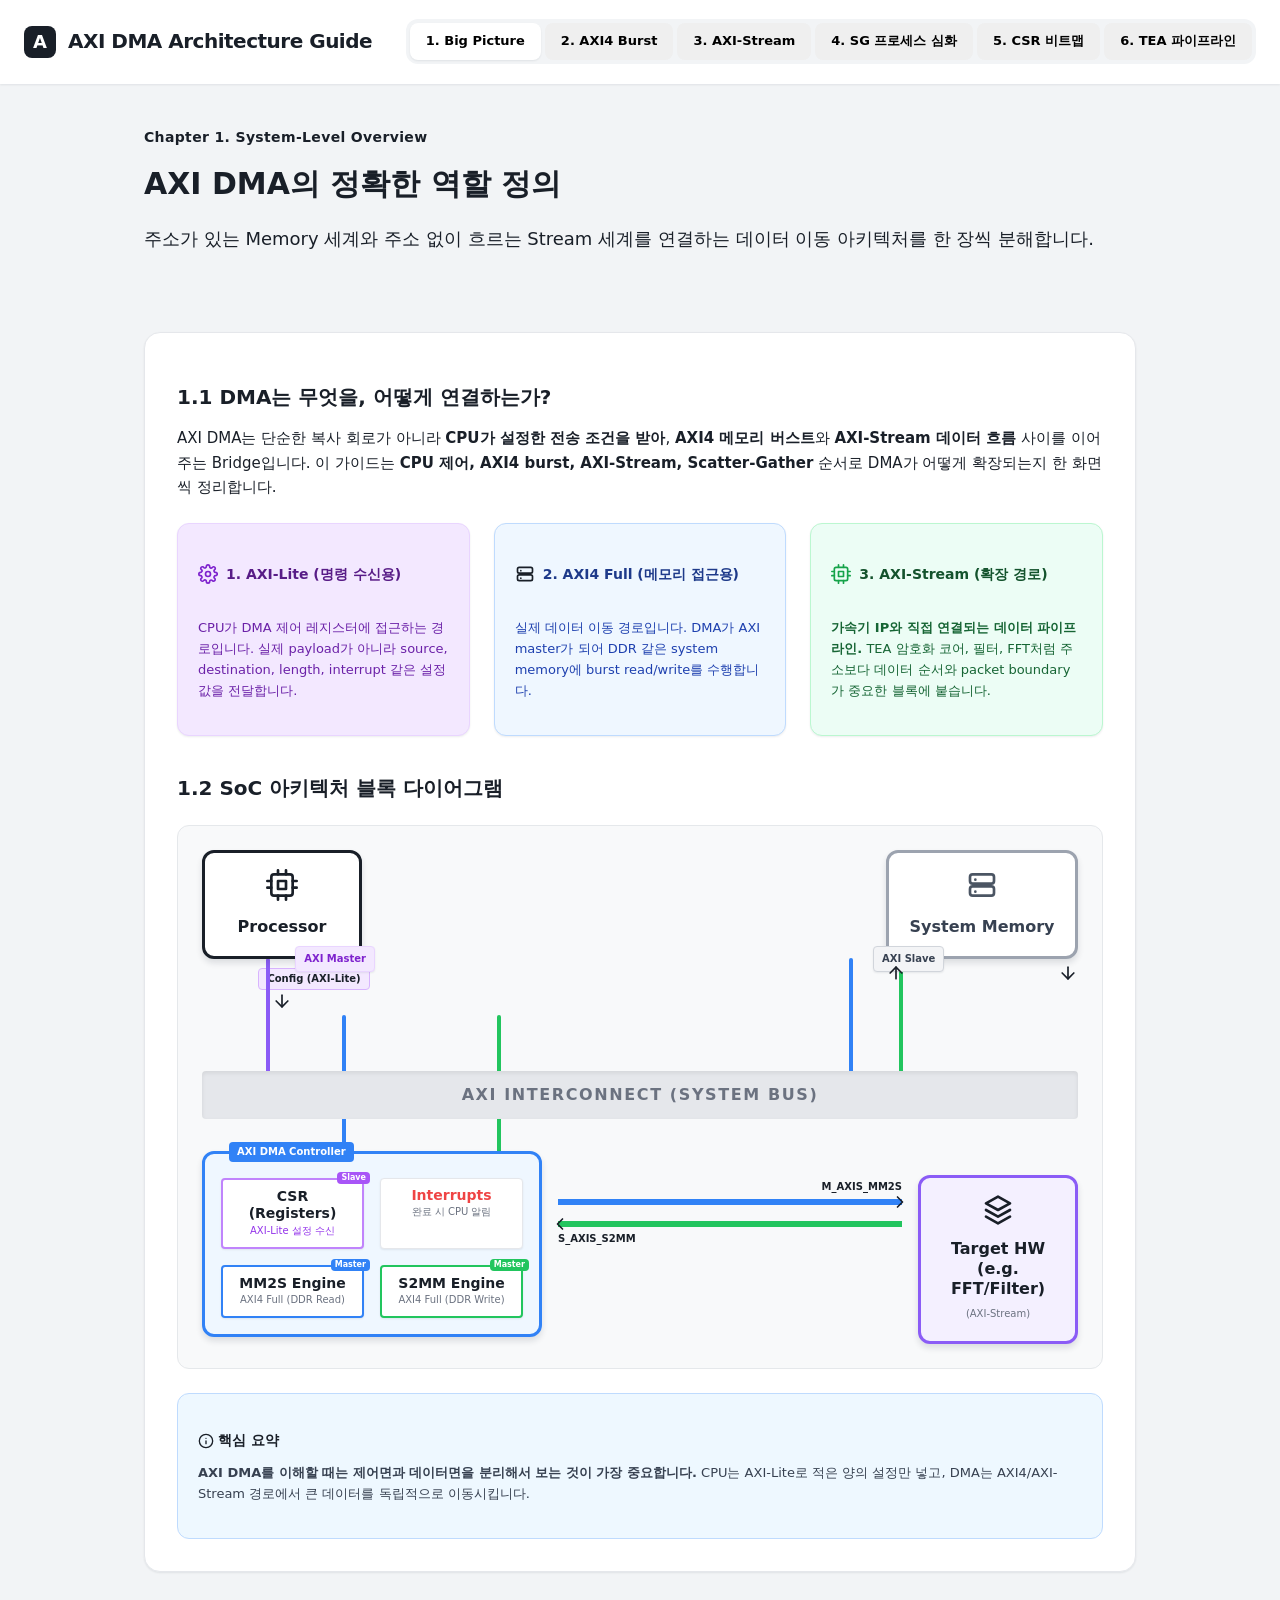
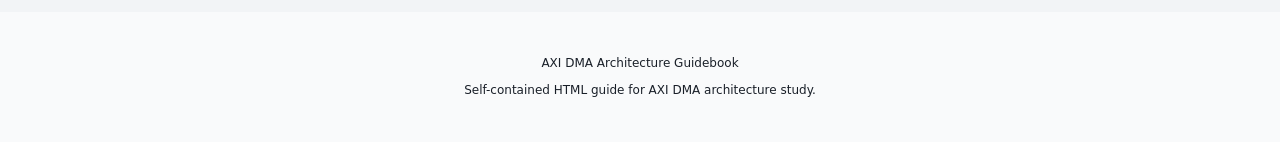
==== guide/Guide.html @ e0ebd192 "first commit" ====
<!DOCTYPE html>
<html lang="ko">
<head>
  <meta charset="UTF-8">
  <meta name="viewport" content="width=device-width, initial-scale=1.0">
  <title>AXI DMA Advanced Guidebook</title>
  <link rel="icon" href="data:image/svg+xml,%3Csvg viewBox='0 0 32 32'%3E%3Crect width='32' height='32' rx='7' fill='%23191f28'/%3E%3Ctext x='16' y='22' text-anchor='middle' font-size='18' font-family='Arial' font-weight='700' fill='white'%3EA%3C/text%3E%3C/svg%3E">
  
  <!-- Standalone CSS -->
  <style>
    /* Generated utility subset for standalone Guide.html */
    *,::before,::after{box-sizing:border-box;border-width:0;border-style:solid;border-color:#e5e7eb}html{line-height:1.5;-webkit-text-size-adjust:100%}body{margin:0}button{font:inherit;cursor:pointer}strong{font-weight:700}table{border-collapse:collapse}svg{display:block}main,section,div,header,footer,nav{box-sizing:border-box}
    @keyframes spin{to{transform:rotate(360deg)}}@keyframes pulse{50%{opacity:.5}}@keyframes bounce{0%,100%{transform:translateY(-25%);animation-timing-function:cubic-bezier(.8,0,1,1)}50%{transform:none;animation-timing-function:cubic-bezier(0,0,.2,1)}}
    .-bottom-2{bottom:-0.5rem}
    .-bottom-4{bottom:-1rem}
    .-bottom-5{bottom:-1.25rem}
    .-left-4{left:-1rem}
    .-mb-2{margin-bottom:-0.5rem}
    .-ml-2{margin-left:-0.5rem}
    .-mr-2{margin-right:-0.5rem}
    .-mt-1{margin-top:-0.25rem}
    .-right-10{right:-2.5rem}
    .-right-2{right:-0.5rem}
    .-right-4{right:-1rem}
    .-top-10{top:-2.5rem}
    .-top-2{top:-0.5rem}
    .-top-3{top:-0.75rem}
    .-top-5{top:-1.25rem}
    .-top-6{top:-1.5rem}
    .-translate-x-1\/2{transform:translateX(-50%)}
    .-translate-y-1\/2{transform:translateY(-50%)}
    .-z-10{z-index:-10}
    .absolute{position:absolute}
    .animate-bounce{animation:bounce 1s infinite}
    .animate-pulse{animation:pulse 2s cubic-bezier(.4,0,.6,1) infinite}
    .animate-spin{animation:spin 1s linear infinite}
    .backdrop-blur-md{backdrop-filter:blur(12px)}
    .backdrop-blur-sm{backdrop-filter:blur(12px)}
    .bg-\[\#191f28\]{background-color:#191f28}
    .bg-\[\#22c55e\]{background-color:#22c55e}
    .bg-\[\#3182f6\]{background-color:#3182f6}
    .bg-\[\#8b5cf6\]{background-color:#8b5cf6}
    .bg-\[\#dbeafe\]{background-color:#dbeafe}
    .bg-\[\#ecfdf5\]{background-color:#ecfdf5}
    .bg-\[\#eef8ff\]{background-color:#eef8ff}
    .bg-\[\#eff7ff\]{background-color:#eff7ff}
    .bg-\[\#f2f4f6\]{background-color:#f2f4f6}
    .bg-\[\#f3e8ff\]{background-color:#f3e8ff}
    .bg-\[\#f4f0ff\]{background-color:#f4f0ff}
    .bg-\[\#f8f9fa\]{background-color:#f8f9fa}
    .bg-\[\#f9fafb\]{background-color:#f9fafb}
    .bg-\[\#fff7ed\]{background-color:#fff7ed}
    .bg-blue-50{background-color:#eff6ff}
    .bg-blue-500{background-color:#3b82f6}
    .bg-blue-600{background-color:#2563eb}
    .bg-gray-100{background-color:#f3f4f6}
    .bg-gray-200{background-color:#e5e7eb}
    .bg-gray-300{background-color:#d1d5db}
    .bg-gray-50{background-color:#f9fafb}
    .bg-gray-700{background-color:#374151}
    .bg-gray-800{background-color:#1f2937}
    .bg-gray-900{background-color:#111827}
    .bg-green-50{background-color:#f0fdf4}
    .bg-green-500{background-color:#22c55e}
    .bg-green-600{background-color:#16a34a}
    .bg-orange-400{background-color:#fb923c}
    .bg-orange-50{background-color:#fff7ed}
    .bg-orange-500{background-color:#f97316}
    .bg-pink-100{background-color:#fce7f3}
    .bg-pink-500{background-color:#ec4899}
    .bg-purple-100{background-color:#f3e8ff}
    .bg-purple-50{background-color:#faf5ff}
    .bg-purple-500{background-color:#a855f7}
    .bg-purple-600{background-color:#9333ea}
    .bg-red-100{background-color:#fee2e2}
    .bg-red-500{background-color:#ef4444}
    .bg-red-600{background-color:#dc2626}
    .bg-white{background-color:#ffffff}
    .bg-white\/10{background-color:rgba(255,255,255,0.1)}
    .bg-white\/95{background-color:rgba(255,255,255,0.95)}
    .bg-yellow-50{background-color:#fefce8}
    .block{display:block}
    .blur-3xl{filter:blur(64px)}
    .border{border-width:1px;border-style:solid}
    .border-2{border-width:2px}
    .border-\[\#191f28\]{border-color:#191f28}
    .border-\[\#22c55e\]{border-color:#22c55e}
    .border-\[\#3182f6\]{border-color:#3182f6}
    .border-\[\#8b5cf6\]{border-color:#8b5cf6}
    .border-\[\#d8b4fe\]{border-color:#d8b4fe}
    .border-\[\#e5e8eb\]{border-color:#e5e8eb}
    .border-\[3px\]{border-width:3px}
    .border-blue-100{border-color:#dbeafe}
    .border-blue-200{border-color:#bfdbfe}
    .border-blue-300{border-color:#93c5fd}
    .border-blue-400{border-color:#60a5fa}
    .border-dashed{border-style:dashed}
    .border-gray-100{border-color:#f3f4f6}
    .border-gray-200{border-color:#e5e7eb}
    .border-gray-300{border-color:#d1d5db}
    .border-gray-400{border-color:#9ca3af}
    .border-gray-600{border-color:#4b5563}
    .border-gray-800{border-color:#1f2937}
    .border-green-200{border-color:#bbf7d0}
    .border-green-300{border-color:#86efac}
    .border-green-400{border-color:#4ade80}
    .border-green-500{border-color:#22c55e}
    .border-orange-200{border-color:#fed7aa}
    .border-orange-400{border-color:#fb923c}
    .border-orange-500{border-color:#f97316}
    .border-purple-200{border-color:#e9d5ff}
    .border-purple-400{border-color:#c084fc}
    .border-red-200{border-color:#fecaca}
    .border-red-400{border-color:#f87171}
    .border-red-500{border-color:#ef4444}
    .border-red-600{border-color:#dc2626}
    .border-white\/10{border-color:rgba(255,255,255,0.1)}
    .border-white\/20{border-color:rgba(255,255,255,0.2)}
    .cursor-not-allowed{cursor:not-allowed}
    .duration-1000{transition-duration:1000ms}
    .duration-300{transition-duration:300ms}
    .duration-700{transition-duration:700ms}
    .ease-in-out{transition-timing-function:cubic-bezier(.4,0,.2,1)}
    .flex{display:flex}
    .flex-1{flex:1 1 0%}
    .flex-col{flex-direction:column}
    .font-black{font-weight:900}
    .font-bold{font-weight:700}
    .font-extrabold{font-weight:800}
    .font-medium{font-weight:500}
    .font-normal{font-weight:400}
    .font-sans{font-family:system-ui, -apple-system, BlinkMacSystemFont, "Segoe UI", sans-serif}
    .font-semibold{font-weight:600}
    .gap-1{gap:0.25rem}
    .gap-2{gap:0.5rem}
    .gap-3{gap:0.75rem}
    .gap-4{gap:1rem}
    .gap-5{gap:1.25rem}
    .gap-6{gap:1.5rem}
    .gap-8{gap:2rem}
    .grid{display:grid}
    .grid-cols-2{grid-template-columns:repeat(2, minmax(0, 1fr))}
    .grid-cols-\[90px_1fr\]{grid-template-columns:90px 1fr}
    .h-1{height:0.25rem}
    .h-1\.5{height:0.375rem}
    .h-10{height:2.5rem}
    .h-12{height:3rem}
    .h-16{height:4rem}
    .h-2{height:0.5rem}
    .h-24{height:6rem}
    .h-28{height:7rem}
    .h-3{height:0.75rem}
    .h-32{height:8rem}
    .h-4{height:1rem}
    .h-40{height:10rem}
    .h-48{height:12rem}
    .h-5{height:1.25rem}
    .h-6{height:1.5rem}
    .h-8{height:2rem}
    .h-\[180px\]{height:180px}
    .h-\[240px\]{height:240px}
    .h-\[360px\]{height:360px}
    .h-full{height:100%}
    .h-px{height:1px}
    .hidden{display:none}
    .hover\:bg-blue-600:hover{background-color:#2563eb}
    .hover\:bg-gray-200\/50:hover{background-color:rgba(229,231,235,0.5)}
    .hover\:bg-green-600:hover{background-color:#16a34a}
    .hover\:bg-orange-600:hover{background-color:#ea580c}
    .hover\:bg-purple-600:hover{background-color:#9333ea}
    .hover\:text-\[\#4e5968\]:hover{font-size:#4e5968}
    .inset-0{inset:0}
    .inset-x-0{left:0;right:0}
    .italic{font-style:italic}
    .items-center{align-items:center}
    .items-start{align-items:flex-start}
    .items-stretch{align-items:stretch}
    .justify-between{justify-content:space-between}
    .justify-center{justify-content:center}
    .justify-end{justify-content:flex-end}
    .justify-start{justify-content:flex-start}
    .leading-relaxed{line-height:1.625}
    .leading-tight{line-height:1.25}
    .left-0{left:0}
    .left-1\/2{left:50%}
    .left-4{left:1rem}
    .left-6{left:1.5rem}
    .left-8{left:2rem}
    .left-\[-20px\]{left:-20px}
    .left-\[140px\]{left:140px}
    .left-\[295px\]{left:295px}
    .left-\[64px\]{left:64px}
    @media (min-width:1024px){.lg\:flex{display:flex}}
    @media (min-width:1024px){.lg\:flex-row{flex-direction:row}}
    @media (min-width:1024px){.lg\:grid-cols-2{grid-template-columns:repeat(2, minmax(0, 1fr))}}
    @media (min-width:1024px){.lg\:grid-cols-\[1\.1fr_0\.9fr\]{grid-template-columns:1.1fr 0.9fr}}
    @media (min-width:1024px){.lg\:grid-cols-\[1\.4fr_1fr\]{grid-template-columns:1.4fr 1fr}}
    @media (min-width:1024px){.lg\:grid-cols-\[1fr_80px_1fr_80px_1fr\]{grid-template-columns:1fr 80px 1fr 80px 1fr}}
    @media (min-width:1024px){.lg\:hidden{display:none}}
    @media (min-width:1024px){.lg\:py-10{padding-top:2.5rem;padding-bottom:2.5rem}}
    .linear{transition-timing-function:linear}
    .max-w-2xl{max-width:42rem}
    .max-w-4xl{max-width:56rem}
    .max-w-5xl{max-width:64rem}
    .mb-1{margin-bottom:0.25rem}
    .mb-10{margin-bottom:2.5rem}
    .mb-2{margin-bottom:0.5rem}
    .mb-3{margin-bottom:0.75rem}
    .mb-4{margin-bottom:1rem}
    .mb-6{margin-bottom:1.5rem}
    .mb-8{margin-bottom:2rem}
    @media (min-width:768px){.md\:grid-cols-2{grid-template-columns:repeat(2, minmax(0, 1fr))}}
    @media (min-width:768px){.md\:grid-cols-3{grid-template-columns:repeat(3, minmax(0, 1fr))}}
    @media (min-width:768px){.md\:grid-cols-5{grid-template-columns:repeat(5, minmax(0, 1fr))}}
    .min-h-\[72px\]{min-height:72px}
    .min-h-screen{min-height:100vh}
    .ml-1{margin-left:0.25rem}
    .ml-12{margin-left:3rem}
    .ml-16{margin-left:4rem}
    .ml-2{margin-left:0.5rem}
    .mt-0\.5{margin-top:0.125rem}
    .mt-1{margin-top:0.25rem}
    .mt-10{margin-top:2.5rem}
    .mt-12{margin-top:3rem}
    .mt-2{margin-top:0.5rem}
    .mt-3{margin-top:0.75rem}
    .mt-4{margin-top:1rem}
    .mt-6{margin-top:1.5rem}
    .mt-8{margin-top:2rem}
    .mt-auto{margin-top:auto}
    .mx-2{margin-left:0.5rem;margin-right:0.5rem}
    .mx-auto{margin-left:auto;margin-right:auto}
    .opacity-0{opacity:0.0}
    .opacity-50{opacity:0.5}
    .opacity-60{opacity:0.6}
    .overflow-hidden{overflow:hidden}
    .overflow-x-auto{overflow-x:auto}
    .p-1{padding:0.25rem}
    .p-2{padding:0.5rem}
    .p-3{padding:0.75rem}
    .p-4{padding:1rem}
    .p-5{padding:1.25rem}
    .p-6{padding:1.5rem}
    .p-8{padding:2rem}
    .pb-6{padding-bottom:1.5rem}
    .pl-3{padding-left:0.75rem}
    .pointer-events-none{pointer-events:none}
    .px-1{padding-left:0.25rem;padding-right:0.25rem}
    .px-1\.5{padding-left:0.375rem;padding-right:0.375rem}
    .px-2{padding-left:0.5rem;padding-right:0.5rem}
    .px-3{padding-left:0.75rem;padding-right:0.75rem}
    .px-4{padding-left:1rem;padding-right:1rem}
    .px-5{padding-left:1.25rem;padding-right:1.25rem}
    .px-6{padding-left:1.5rem;padding-right:1.5rem}
    .py-0\.5{padding-top:0.125rem;padding-bottom:0.125rem}
    .py-1{padding-top:0.25rem;padding-bottom:0.25rem}
    .py-1\.5{padding-top:0.375rem;padding-bottom:0.375rem}
    .py-2{padding-top:0.5rem;padding-bottom:0.5rem}
    .py-2\.5{padding-top:0.625rem;padding-bottom:0.625rem}
    .py-4{padding-top:1rem;padding-bottom:1rem}
    .py-8{padding-top:2rem;padding-bottom:2rem}
    .relative{position:relative}
    .right-4{right:1rem}
    .right-\[175px\]{right:175px}
    .right-\[225px\]{right:225px}
    .rounded{border-radius:0.25rem}
    .rounded-2xl{border-radius:1rem}
    .rounded-full{border-radius:9999px}
    .rounded-lg{border-radius:0.5rem}
    .rounded-md{border-radius:0.25rem}
    .rounded-xl{border-radius:0.75rem}
    .self-start{align-self:flex-start}
    .shadow{box-shadow:0 1px 3px rgba(15,23,42,.12),0 1px 2px rgba(15,23,42,.08)}
    .shadow-\[0_0_15px_rgba\(0\,0\,0\,0\.5\)\]{box-shadow:0 0 15px rgba(0,0,0,0.5)}
    .shadow-\[0_0_15px_rgba\(249\,115\,22\,0\.4\)\]{box-shadow:0 0 15px rgba(249,115,22,0.4)}
    .shadow-\[0_0_15px_rgba\(49\,130\,246\,0\.5\)\]{box-shadow:0 0 15px rgba(49,130,246,0.5)}
    .shadow-inner{box-shadow:inset 0 2px 4px rgba(0,0,0,.08)}
    .shadow-lg{box-shadow:0 10px 15px rgba(15,23,42,.15)}
    .shadow-md{box-shadow:0 4px 6px rgba(15,23,42,.12)}
    .shadow-sm{box-shadow:0 1px 2px rgba(15,23,42,.08)}
    .shrink-0{flex-shrink:0}
    .sticky{position:sticky}
    .text-2xl{font-size:1.5rem;line-height:1.25}
    .text-3xl{font-size:1.875rem;line-height:1.25}
    .text-\[\#191f28\]{font-size:#191f28}
    .text-\[\#22c55e\]{font-size:#22c55e}
    .text-\[\#3182f6\]{font-size:#3182f6}
    .text-\[\#4e5968\]{font-size:#4e5968}
    .text-\[\#7c3aed\]{font-size:#7c3aed}
    .text-\[\#8b5cf6\]{font-size:#8b5cf6}
    .text-\[\#8b95a1\]{font-size:#8b95a1}
    .text-\[\#f59e0b\]{font-size:#f59e0b}
    .text-\[10px\]{font-size:10px}
    .text-\[11px\]{font-size:11px}
    .text-\[12\.5px\]{font-size:12.5px}
    .text-\[12px\]{font-size:12px}
    .text-\[13px\]{font-size:13px}
    .text-\[14px\]{font-size:14px}
    .text-\[15px\]{font-size:15px}
    .text-\[8px\]{font-size:8px}
    .text-\[9px\]{font-size:9px}
    .text-blue-300{color:#93c5fd}
    .text-blue-400{color:#60a5fa}
    .text-blue-600{color:#2563eb}
    .text-blue-700{color:#1d4ed8}
    .text-blue-800{color:#1e40af}
    .text-blue-900{color:#1e3a8a}
    .text-center{text-align:center}
    .text-gray-200{color:#e5e7eb}
    .text-gray-300{color:#d1d5db}
    .text-gray-400{color:#9ca3af}
    .text-gray-500{color:#6b7280}
    .text-gray-600{color:#4b5563}
    .text-gray-700{color:#374151}
    .text-green-300{color:#86efac}
    .text-green-400{color:#4ade80}
    .text-green-600{color:#16a34a}
    .text-green-700{color:#15803d}
    .text-green-800{color:#166534}
    .text-green-900{color:#14532d}
    .text-lg{font-size:1.125rem;line-height:1.25}
    .text-orange-400{color:#fb923c}
    .text-orange-500{color:#f97316}
    .text-orange-600{color:#ea580c}
    .text-orange-700{color:#c2410c}
    .text-orange-800{color:#9a3412}
    .text-orange-900{color:#7c2d12}
    .text-pink-100{color:#fce7f3}
    .text-pink-500{color:#ec4899}
    .text-pink-600{color:#db2777}
    .text-purple-100{color:#f3e8ff}
    .text-purple-500{color:#a855f7}
    .text-purple-600{color:#9333ea}
    .text-purple-700{color:#7e22ce}
    .text-purple-800{color:#6b21a8}
    .text-purple-900{color:#581c87}
    .text-red-400{color:#f87171}
    .text-red-500{color:#ef4444}
    .text-red-600{color:#dc2626}
    .text-sm{font-size:0.875rem;line-height:1.25}
    .text-white{color:#ffffff}
    .text-xl{font-size:1.25rem;line-height:1.25}
    .text-xs{font-size:0.75rem;line-height:1.25}
    .text-yellow-700{color:#a16207}
    .top-0{top:0}
    .top-1\/2{top:50%}
    .top-4{top:1rem}
    .top-\[108px\]{top:108px}
    .top-\[125px\]{top:125px}
    .top-\[15\%\]{top:15%}
    .top-\[165px\]{top:165px}
    .top-\[20\%\]{top:20%}
    .top-\[250px\]{top:250px}
    .top-\[30\%\]{top:30%}
    .top-\[35\%\]{top:35%}
    .top-\[40px\]{top:40px}
    .top-\[45\%\]{top:45%}
    .top-\[50\%\]{top:50%}
    .top-\[60\%\]{top:60%}
    .top-\[65\%\]{top:65%}
    .top-\[75\%\]{top:75%}
    .top-\[80\%\]{top:80%}
    .tracking-tight{letter-spacing:-0.025em}
    .tracking-wide{letter-spacing:0.025em}
    .tracking-widest{letter-spacing:0.1em}
    .transition-all{transition:all .2s ease}
    .transition-opacity{transition:all .2s ease}
    .transition-transform{transition:all .2s ease}
    .uppercase{text-transform:uppercase}
    .w-0{width:0}
    .w-1{width:0.25rem}
    .w-16{width:4rem}
    .w-20{width:5rem}
    .w-24{width:6rem}
    .w-28{width:7rem}
    .w-3{width:0.75rem}
    .w-32{width:8rem}
    .w-4{width:1rem}
    .w-40{width:10rem}
    .w-48{width:12rem}
    .w-5{width:1.25rem}
    .w-6{width:1.5rem}
    .w-8{width:2rem}
    .w-\[340px\]{width:340px}
    .w-full{width:100%}
    .w-px{width:1px}
    .whitespace-nowrap{white-space:nowrap}
    .z-0{z-index:0}
    .z-10{z-index:10}
    .z-20{z-index:20}
    .z-50{z-index:50}
    .space-y-10 > :not([hidden]) ~ :not([hidden]){margin-top:2.5rem}
    .space-y-2 > :not([hidden]) ~ :not([hidden]){margin-top:0.5rem}
    .space-y-3 > :not([hidden]) ~ :not([hidden]){margin-top:0.75rem}
    .space-y-4 > :not([hidden]) ~ :not([hidden]){margin-top:1rem}
    @media (min-width:1024px){.lg\:hidden{display:none}.lg\:flex{display:flex}.lg\:flex-row{flex-direction:row}.lg\:py-10{padding-top:2.5rem;padding-bottom:2.5rem}}
    @media (min-width:768px){.md\:block{display:block}.md\:grid-cols-2{grid-template-columns:repeat(2,minmax(0,1fr))}.md\:grid-cols-3{grid-template-columns:repeat(3,minmax(0,1fr))}.md\:grid-cols-5{grid-template-columns:repeat(5,minmax(0,1fr))}}

        body {
          font-family: "Pretendard", -apple-system, BlinkMacSystemFont, system-ui, Roboto, sans-serif;
          background-color: #f2f4f6;
          color: #191f28;
          line-height: 1.6;
        }
        
        ::selection {
          background-color: #3182f6;
          color: white;
        }

        .inline-icon {
          display: inline-block;
          flex-shrink: 0;
          stroke: currentColor;
          vertical-align: -0.125em;
        }

        .hide-scrollbar::-webkit-scrollbar {
          display: none;
        }
        .hide-scrollbar {
          -ms-overflow-style: none;
          scrollbar-width: none;
        }

        .data-table {
          width: 100%;
          border-collapse: collapse;
          font-size: 0.875rem;
        }
        .data-table th, .data-table td {
          border: 1px solid #e5e8eb;
          padding: 12px 16px;
          text-align: left;
        }
        .data-table th {
          background-color: #f9fafb;
          font-weight: 700;
          color: #4e5968;
        }
        .data-table td {
          color: #191f28;
          vertical-align: top;
        }
        .tab-content {
          display: none;
          animation: fadeIn 0.3s ease-out forwards;
        }
        .tab-content.active {
          display: block;
        }
        @keyframes fadeIn {
          from { opacity: 0; transform: translateY(5px); }
          to { opacity: 1; transform: translateY(0); }
        }

        /* SG & AXI Animation Classes */
        .bd-card { transition: all 0.4s ease; border: 2px solid transparent; }
        .bd-active { border-color: #3182f6; box-shadow: 0 0 0 4px rgba(49, 130, 246, 0.2); transform: translateX(10px); }
        .bd-updating { border-color: #f59e0b; box-shadow: 0 0 0 4px rgba(245, 158, 11, 0.2); transform: translateX(10px); }
        .bd-completed { border-color: #22c55e; background-color: #f0fdf4; opacity: 0.7; }
        
        .data-chunk { transition: all 0.4s ease; border: 2px dashed #cbd5e1; }
        .data-chunk-active { border-color: #8b5cf6; border-style: solid; box-shadow: 0 0 15px rgba(139, 92, 246, 0.4); background-color: #f3e8ff; }
        .data-chunk-done { border-color: #22c55e; border-style: solid; background-color: #dcfce7; }
        
        @keyframes progressFill { from { width: 0%; } to { width: 100%; } }
        .progress-active { animation: progressFill 2s linear forwards; }
        
        /* Stream Packet Animations */
        .stream-packet { 
          position: absolute; 
          transition: transform 2s linear, opacity 0.3s;
        }
        
        @keyframes flowConveyor {
          0% { background-position: 0 0; }
          100% { background-position: 40px 0; }
        }
        .conveyor-belt {
          background-image: linear-gradient(45deg, rgba(255,255,255,.15) 25%, transparent 25%, transparent 50%, rgba(255,255,255,.15) 50%, rgba(255,255,255,.15) 75%, transparent 75%, transparent);
          background-size: 40px 40px;
        }
        .conveyor-active {
          animation: flowConveyor 1s linear infinite reverse;
        }
        
        /* AXI4 Full Signal Animations */
        .packet { transition: all 0.5s ease-in-out; opacity: 0; position: absolute; }
        .packet.moving-right { transform: translateX(300px); opacity: 1; }
        .packet.moving-left { transform: translateX(-300px); opacity: 1; }

        /* Bitfield Hover Effects */
        .bit-group { transition: all 0.2s; cursor: pointer; }
        .bit-group:hover { transform: scale(1.05); z-index: 10; position: relative; box-shadow: 0 4px 6px -1px rgba(0, 0, 0, 0.1); }
        .desc-box { transition: all 0.3s; }
  </style>
</head>
<body class="min-h-screen flex flex-col">

  <!-- Header / GNB -->
  <header class="sticky top-0 z-50 bg-white/95 backdrop-blur-md border-b border-gray-200 px-6 py-4 flex justify-between items-center shadow-sm">
    <div class="flex items-center gap-3">
      <div class="w-8 h-8 bg-[#191f28] rounded-lg flex items-center justify-center text-white font-bold text-lg">A</div>
      <h1 class="text-xl font-bold text-[#191f28] tracking-tight">AXI DMA Architecture Guide</h1>
    </div>
    
    <!-- Desktop Nav -->
    <nav class="hidden lg:flex gap-1 bg-[#f2f4f6] p-1 rounded-xl overflow-x-auto">
      <button onclick="switchTab('intro')" id="nav-intro" class="tab-btn px-4 py-2 rounded-lg text-[13px] font-semibold transition-all bg-white text-[#191f28] shadow-sm">1. Big Picture</button>
      <button onclick="switchTab('axi4')" id="nav-axi4" class="tab-btn px-4 py-2 rounded-lg text-[13px] font-semibold transition-all text-[#8b95a1] hover:text-[#4e5968] hover:bg-gray-200/50">2. AXI4 Burst</button>
      <button onclick="switchTab('axi')" id="nav-axi" class="tab-btn px-4 py-2 rounded-lg text-[13px] font-semibold transition-all text-[#8b95a1] hover:text-[#4e5968] hover:bg-gray-200/50">3. AXI-Stream</button>
      <button onclick="switchTab('sg')" id="nav-sg" class="tab-btn px-4 py-2 rounded-lg text-[13px] font-semibold transition-all text-[#8b95a1] hover:text-[#4e5968] hover:bg-gray-200/50">4. SG 프로세스 심화</button>
      <button onclick="switchTab('csr')" id="nav-csr" class="tab-btn px-4 py-2 rounded-lg text-[13px] font-semibold transition-all text-[#8b95a1] hover:text-[#4e5968] hover:bg-gray-200/50">5. CSR 비트맵</button>
      <button onclick="switchTab('case')" id="nav-case" class="tab-btn px-4 py-2 rounded-lg text-[13px] font-semibold transition-all text-[#8b95a1] hover:text-[#4e5968] hover:bg-gray-200/50">6. TEA 파이프라인</button>
    </nav>
  </header>

  <!-- Mobile Nav -->
  <div class="lg:hidden bg-white border-b border-gray-200 px-2 py-2 flex overflow-x-auto hide-scrollbar gap-2">
    <button onclick="switchTab('intro')" id="mob-intro" class="mob-btn shrink-0 px-3 py-1.5 rounded-lg text-xs font-bold bg-[#191f28] text-white">1. Big Picture</button>
    <button onclick="switchTab('axi4')" id="mob-axi4" class="mob-btn shrink-0 px-3 py-1.5 rounded-lg text-xs font-medium text-gray-500 bg-gray-50 border border-gray-200">2. Burst</button>
    <button onclick="switchTab('axi')" id="mob-axi" class="mob-btn shrink-0 px-3 py-1.5 rounded-lg text-xs font-medium text-gray-500 bg-gray-50 border border-gray-200">3. Stream</button>
    <button onclick="switchTab('sg')" id="mob-sg" class="mob-btn shrink-0 px-3 py-1.5 rounded-lg text-xs font-medium text-gray-500 bg-gray-50 border border-gray-200">4. SG 모드</button>
    <button onclick="switchTab('csr')" id="mob-csr" class="mob-btn shrink-0 px-3 py-1.5 rounded-lg text-xs font-medium text-gray-500 bg-gray-50 border border-gray-200">5. CSR</button>
    <button onclick="switchTab('case')" id="mob-case" class="mob-btn shrink-0 px-3 py-1.5 rounded-lg text-xs font-medium text-gray-500 bg-gray-50 border border-gray-200">6. TEA 사례</button>
  </div>

  <main class="max-w-5xl w-full mx-auto px-4 py-8 lg:py-10 flex-1">
    
    <!-- ==========================================
         Chapter 1. System Big Picture
    =========================================== -->
    <section id="intro-section" class="tab-content active space-y-10">
      <div class="space-y-4 border-b border-gray-200 pb-6">
        <span class="text-[#3182f6] font-bold text-sm tracking-wide">Chapter 1. System-Level Overview</span>
        <h2 class="text-3xl font-extrabold text-[#191f28]">AXI DMA의 정확한 역할 정의</h2>
        <p class="text-[#4e5968] text-lg">주소가 있는 Memory 세계와 주소 없이 흐르는 Stream 세계를 연결하는 데이터 이동 아키텍처를 한 장씩 분해합니다.</p>
      </div>

      <div class="bg-white rounded-2xl p-8 border border-gray-200 shadow-sm">
        
        <!-- DMA의 정확한 정의 해설 -->
        <h3 class="text-xl font-bold text-[#191f28] mb-4">1.1 DMA는 무엇을, 어떻게 연결하는가?</h3>
        <p class="text-[15px] text-[#4e5968] mb-6 leading-relaxed">
          AXI DMA는 단순한 복사 회로가 아니라 <strong>CPU가 설정한 전송 조건을 받아</strong>, <strong>AXI4 메모리 버스트</strong>와
          <strong>AXI-Stream 데이터 흐름</strong> 사이를 이어 주는 Bridge입니다.
          이 가이드는 <strong>CPU 제어, AXI4 burst, AXI-Stream, Scatter-Gather</strong> 순서로 DMA가 어떻게 확장되는지 한 화면씩 정리합니다.
        </p>

        <div class="grid md:grid-cols-3 gap-6 mb-10">
          <div class="bg-[#f3e8ff] p-5 rounded-xl border border-purple-200 shadow-sm">
            <div class="flex items-center gap-2 mb-2">
              <i data-lucide="settings" class="w-5 h-5 text-purple-700"></i>
              <h4 class="font-bold text-purple-900 text-[14px]">1. AXI-Lite (명령 수신용)</h4>
            </div>
            <p class="text-[13px] text-purple-800 leading-relaxed">
              CPU가 DMA 제어 레지스터에 접근하는 경로입니다. 실제 payload가 아니라 source, destination, length, interrupt 같은 설정 값을 전달합니다.
            </p>
          </div>
          
          <div class="bg-[#eff7ff] p-5 rounded-xl border border-blue-200 shadow-sm">
            <div class="flex items-center gap-2 mb-2">
              <i data-lucide="server" class="w-5 h-5 text-[#3182f6]"></i>
              <h4 class="font-bold text-blue-900 text-[14px]">2. AXI4 Full (메모리 접근용)</h4>
            </div>
            <p class="text-[13px] text-blue-800 leading-relaxed">
              실제 데이터 이동 경로입니다. DMA가 AXI master가 되어 DDR 같은 system memory에 burst read/write를 수행합니다.
            </p>
          </div>

          <div class="bg-[#ecfdf5] p-5 rounded-xl border border-green-200 shadow-sm">
            <div class="flex items-center gap-2 mb-2">
              <i data-lucide="cpu" class="w-5 h-5 text-green-600"></i>
              <h4 class="font-bold text-green-900 text-[14px]">3. AXI-Stream (확장 경로)</h4>
            </div>
            <p class="text-[13px] text-green-800 leading-relaxed">
              <strong>가속기 IP와 직접 연결되는 데이터 파이프라인.</strong> TEA 암호화 코어, 필터, FFT처럼 주소보다 데이터 순서와 packet boundary가 중요한 블록에 붙습니다.
            </p>
          </div>
        </div>

        <!-- System Big Picture Diagram -->
        <h3 class="text-xl font-bold text-[#191f28] mb-6">1.2 SoC 아키텍처 블록 다이어그램</h3>
        <div class="bg-[#f8f9fa] border border-[#e5e8eb] p-6 rounded-xl flex flex-col items-center">
          <div class="w-full max-w-4xl relative">
            <div class="flex justify-between items-start mb-10">
              <div class="w-40 flex flex-col items-center">
                <div class="w-full bg-white border-[3px] border-[#191f28] rounded-xl p-4 shadow-md text-center z-10 relative">
                  <i data-lucide="cpu" class="w-8 h-8 text-[#191f28] mx-auto mb-2"></i>
                  <span class="font-extrabold text-[#191f28] block">Processor</span>
                  <span class="absolute -right-4 -bottom-4 bg-purple-100 text-purple-700 text-[10px] font-bold px-2 py-1 rounded shadow-sm border border-purple-200">AXI Master</span>
                </div>
                <div class="h-10 border-l-4 border-dashed border-[#8b5cf6] flex items-center justify-center -mb-2">
                  <span class="bg-[#f3e8ff] text-[#7c3aed] text-[10px] font-bold px-2 py-0.5 rounded border border-[#d8b4fe] ml-16 whitespace-nowrap">Config (AXI-Lite)</span>
                </div>
                <i data-lucide="arrow-down" class="text-[#8b5cf6] z-10"></i>
              </div>

              <div class="w-48 flex flex-col items-center">
                <div class="w-full bg-white border-[3px] border-gray-400 rounded-xl p-4 shadow-md text-center z-10 relative">
                  <i data-lucide="server" class="w-8 h-8 text-gray-600 mx-auto mb-2"></i>
                  <span class="font-extrabold text-gray-700 block">System Memory</span>
                  <span class="absolute -left-4 -bottom-4 bg-gray-100 text-gray-700 text-[10px] font-bold px-2 py-1 rounded shadow-sm border border-gray-300">AXI Slave</span>
                </div>
                <div class="flex w-full justify-between mt-2">
                  <div class="flex flex-col items-center">
                     <i data-lucide="arrow-up" class="text-[#3182f6] -mt-1 z-10"></i>
                     <div class="h-12 border-l-4 border-[#3182f6]"></div>
                  </div>
                  <div class="flex flex-col items-center">
                     <i data-lucide="arrow-down" class="text-[#22c55e] -mt-1 z-10"></i>
                     <div class="h-12 border-l-4 border-[#22c55e]"></div>
                  </div>
                </div>
              </div>
            </div>

            <div class="w-full h-12 bg-gray-200 border-y-2 border-gray-300 flex items-center justify-center shadow-inner relative rounded z-10">
              <span class="font-extrabold text-gray-500 tracking-widest uppercase">AXI Interconnect (System Bus)</span>
            </div>

            <div class="flex justify-between items-start mt-8">
              <div class="w-[340px] bg-[#eff7ff] border-[3px] border-[#3182f6] rounded-xl p-4 shadow-md z-10 relative">
                <div class="absolute -top-3 left-6 bg-[#3182f6] text-white text-[10px] font-bold px-2 py-0.5 rounded">AXI DMA Controller</div>
                
                <div class="grid grid-cols-2 gap-4 mt-2">
                  <div class="bg-white border-2 border-purple-400 rounded p-2 text-center shadow-sm relative">
                    <span class="absolute -top-2 -right-2 bg-purple-500 text-white text-[8px] font-bold px-1 rounded">Slave</span>
                    <span class="block font-bold text-[#191f28] text-sm">CSR (Registers)</span>
                    <span class="block text-[10px] text-purple-600">AXI-Lite 설정 수신</span>
                  </div>
                  <div class="bg-white border border-gray-200 rounded p-2 text-center shadow-sm">
                    <span class="block font-bold text-red-500 text-sm">Interrupts</span>
                    <span class="block text-[10px] text-gray-500">완료 시 CPU 알림</span>
                  </div>
                  <div class="bg-white border-2 border-[#3182f6] rounded p-2 text-center shadow-sm flex flex-col justify-center relative">
                    <span class="absolute -top-2 -right-2 bg-[#3182f6] text-white text-[8px] font-bold px-1 rounded">Master</span>
                    <span class="block font-extrabold text-[#3182f6] text-sm">MM2S Engine</span>
                    <span class="block text-[10px] text-gray-500">AXI4 Full (DDR Read)</span>
                  </div>
                  <div class="bg-white border-2 border-[#22c55e] rounded p-2 text-center shadow-sm flex flex-col justify-center relative">
                    <span class="absolute -top-2 -right-2 bg-[#22c55e] text-white text-[8px] font-bold px-1 rounded">Master</span>
                    <span class="block font-extrabold text-[#22c55e] text-sm">S2MM Engine</span>
                    <span class="block text-[10px] text-gray-500">AXI4 Full (DDR Write)</span>
                  </div>
                </div>
              </div>

              <div class="flex-1 flex flex-col items-center justify-center relative px-4 mt-12">
                <div class="w-full h-1.5 bg-[#3182f6] relative flex items-center justify-end mb-4">
                  <div class="absolute -top-5 text-[10px] font-bold text-[#3182f6]">M_AXIS_MM2S</div>
                  <i data-lucide="chevron-right" class="text-[#3182f6] -mr-2"></i>
                </div>
                <div class="w-full h-1.5 bg-[#22c55e] relative flex items-center justify-start">
                  <div class="absolute -bottom-5 text-[10px] font-bold text-[#22c55e]">S_AXIS_S2MM</div>
                  <i data-lucide="chevron-left" class="text-[#22c55e] -ml-2"></i>
                </div>
              </div>

              <div class="w-40 flex flex-col items-center mt-6">
                <div class="w-full bg-[#f4f0ff] border-[3px] border-[#8b5cf6] rounded-xl p-4 shadow-md text-center z-10">
                  <i data-lucide="layers" class="w-8 h-8 text-[#8b5cf6] mx-auto mb-2"></i>
                  <span class="font-extrabold text-[#8b5cf6] block leading-tight">Target HW<br>(e.g. FFT/Filter)</span>
                  <span class="text-[10px] text-gray-500">(AXI-Stream)</span>
                </div>
              </div>
            </div>

            <!-- Interconnect vertical lines -->
            <div class="absolute left-[64px] top-[108px] w-1 bg-[#8b5cf6] z-0 opacity-80 rounded-full" style="height: 150px;"></div>
            <div class="absolute right-[225px] top-[108px] w-1 bg-[#3182f6] z-0 opacity-80 rounded-full" style="height: 150px;"></div>
            <div class="absolute right-[175px] top-[108px] w-1 bg-[#22c55e] z-0 opacity-80 rounded-full" style="height: 150px;"></div>
            <div class="absolute left-[140px] top-[165px] w-1 bg-[#3182f6] z-0 opacity-80 rounded-full" style="height: 170px;"></div>
            <div class="absolute left-[295px] top-[165px] w-1 bg-[#22c55e] z-0 opacity-80 rounded-full" style="height: 170px;"></div>
          </div>
        </div>
        
        <!-- Scope note for the base DMA architecture -->
        <div class="mt-6 bg-[#eef8ff] p-5 rounded-xl border border-blue-200">
          <h4 class="font-bold text-[#3182f6] text-sm mb-2 flex items-center gap-1"><i data-lucide="info" class="w-4 h-4"></i> 핵심 요약</h4>
          <p class="text-[13px] text-gray-700">
            <strong>AXI DMA를 이해할 때는 제어면과 데이터면을 분리해서 보는 것이 가장 중요합니다.</strong>
            CPU는 AXI-Lite로 적은 양의 설정만 넣고, DMA는 AXI4/AXI-Stream 경로에서 큰 데이터를 독립적으로 이동시킵니다.
          </p>
        </div>
      </div>
    </section>

    <!-- ==========================================
         Chapter 2. AXI4 Full (Burst Transaction)
    =========================================== -->
    <section id="axi4-section" class="tab-content space-y-10">
      <div class="space-y-4 border-b border-gray-200 pb-6">
        <span class="text-[#3182f6] font-bold text-sm tracking-wide">Chapter 2. The Power of AXI4 Full</span>
        <h2 class="text-3xl font-extrabold text-[#191f28]">데이터 고속도로: AXI4 Full 버스트 트랜잭션</h2>
        <p class="text-[#4e5968] text-lg">DMA가 대용량 데이터를 빠르게 옮기는 핵심은 CPU 제어와 AXI4 burst 데이터 경로를 분리하는 데 있습니다.</p>
      </div>

      <div class="grid lg:grid-cols-[1.4fr_1fr] gap-6">
        <div class="bg-white p-8 rounded-2xl border border-gray-200 shadow-sm">
        <h3 class="text-xl font-bold text-[#191f28] mb-4">2.1 MMIO 실행 시퀀스</h3>
          <div class="space-y-4">
            <div class="bg-[#f9fafb] border border-gray-200 rounded-xl p-4">
              <span class="text-[11px] font-bold text-purple-600">STEP 1</span>
              <p class="text-[14px] text-[#191f28] font-semibold mt-1">CONTROL 레지스터에서 Enable과 Interrupt Enable을 설정</p>
              <p class="text-[13px] text-[#4e5968] mt-1">DMA 엔진을 활성화합니다. interrupt enable을 함께 켜면 완료 시 CPU가 polling 없이 알림을 받을 수 있습니다.</p>
            </div>
            <div class="bg-[#f9fafb] border border-gray-200 rounded-xl p-4">
              <span class="text-[11px] font-bold text-blue-600">STEP 2</span>
              <p class="text-[14px] text-[#191f28] font-semibold mt-1">SOURCE / DEST 레지스터에 시작 주소 기록</p>
              <p class="text-[13px] text-[#4e5968] mt-1">기본 MM2MM 구조에서는 source와 destination이 모두 메모리 주소입니다. 스트림 포트가 아니라 AXI 메모리 공간 두 곳을 연결합니다.</p>
            </div>
            <div class="bg-[#f9fafb] border border-gray-200 rounded-xl p-4">
              <span class="text-[11px] font-bold text-green-600">STEP 3</span>
              <p class="text-[14px] text-[#191f28] font-semibold mt-1">NUM 레지스터에 시작 플래그, 묶음 크기, 총 길이를 함께 기록</p>
              <p class="text-[13px] text-[#4e5968] mt-1">전송 시작 트리거입니다. Chunk는 한 번에 얼마나 큰 묶음으로 버스트를 발생시킬지, Bytes는 총 전송 길이를 뜻합니다.</p>
            </div>
            <div class="bg-[#f9fafb] border border-gray-200 rounded-xl p-4">
              <span class="text-[11px] font-bold text-orange-600">STEP 4</span>
              <p class="text-[14px] text-[#191f28] font-semibold mt-1">GO가 0으로 내려올 때까지 폴링하거나 IRQ를 기다림</p>
              <p class="text-[13px] text-[#4e5968] mt-1">드라이버는 상태 레지스터를 반복해서 읽으며 완료를 확인합니다. 인터럽트 사용 시에는 pending 상태와 IRQ 출력도 함께 봅니다.</p>
            </div>
          </div>
        </div>

        <div class="bg-[#191f28] text-white p-8 rounded-2xl shadow-sm">
          <h3 class="text-xl font-bold mb-4">2.2 버스트 전송 설계 포인트</h3>
          <ul class="space-y-3 text-[13px] text-gray-200 leading-relaxed">
            <li><strong class="text-white">DMA 적용 목적:</strong> CPU가 큰 메모리 블록을 직접 복사하면 성능이 떨어지고 버스트 효율도 얻기 어렵습니다.</li>
            <li><strong class="text-white">필수 레지스터:</strong> source, destination, length, chunk, done/interrupt 상태가 기본입니다.</li>
            <li><strong class="text-white">Chunk의 의미:</strong> chunk는 여러 burst를 어느 크기 단위로 나눠 처리할지 정하는 값이며, AXI data width와 FIFO depth 제약을 함께 받습니다.</li>
            <li><strong class="text-white">주소 제약:</strong> source와 destination의 정렬 관계가 같아야 하며, misaligned start는 내부 FSM에서 따로 처리합니다.</li>
            <li><strong class="text-white">검증 관점:</strong> 레지스터 설정 순서, 완료 상태, destination 메모리 비교가 핵심 확인 항목입니다.</li>
          </ul>
        </div>
      </div>

      <div class="bg-white p-8 rounded-2xl border border-gray-200 shadow-sm">
        <h3 class="text-xl font-bold text-[#191f28] mb-4">2.3 개념도: CPU가 DMA를 시작시키는 순서</h3>
        <p class="text-[14px] text-[#4e5968] mb-4 leading-relaxed">
          실행 코드 없이, CPU/BFM이 DMA를 시작시키는 순서를 개념 흐름으로 정리한 것입니다.
          이 그림만 보면 어떤 레지스터가 어떤 시점에 의미를 갖는지 파악할 수 있습니다.
        </p>
        <div class="grid md:grid-cols-5 gap-3 text-center">
          <div class="bg-[#f3e8ff] border border-purple-200 rounded-xl p-4">
            <span class="text-[11px] font-bold text-purple-700">01</span>
            <p class="text-[13px] font-bold text-[#191f28] mt-1">Enable</p>
            <p class="text-[12px] text-[#4e5968] mt-1">DMA 동작 허용과 인터럽트 정책 설정</p>
          </div>
          <div class="bg-[#eff7ff] border border-blue-200 rounded-xl p-4">
            <span class="text-[11px] font-bold text-blue-700">02</span>
            <p class="text-[13px] font-bold text-[#191f28] mt-1">Source</p>
            <p class="text-[12px] text-[#4e5968] mt-1">읽기 시작 주소를 DMA에 전달</p>
          </div>
          <div class="bg-[#ecfdf5] border border-green-200 rounded-xl p-4">
            <span class="text-[11px] font-bold text-green-700">03</span>
            <p class="text-[13px] font-bold text-[#191f28] mt-1">Destination</p>
            <p class="text-[12px] text-[#4e5968] mt-1">쓰기 시작 주소를 DMA에 전달</p>
          </div>
          <div class="bg-[#fff7ed] border border-orange-200 rounded-xl p-4">
            <span class="text-[11px] font-bold text-orange-700">04</span>
            <p class="text-[13px] font-bold text-[#191f28] mt-1">Start</p>
            <p class="text-[12px] text-[#4e5968] mt-1">전송 길이와 chunk를 담아 GO 트리거</p>
          </div>
          <div class="bg-[#f9fafb] border border-gray-200 rounded-xl p-4">
            <span class="text-[11px] font-bold text-gray-700">05</span>
            <p class="text-[13px] font-bold text-[#191f28] mt-1">Observe</p>
            <p class="text-[12px] text-[#4e5968] mt-1">GO 하강, DONE, IRQ로 완료 확인</p>
          </div>
        </div>
        <div class="mt-4 bg-[#f9fafb] border border-gray-200 rounded-xl p-4 text-[13px] text-[#4e5968] leading-relaxed">
          <strong class="text-[#191f28]">핵심 규칙:</strong>
          주소와 길이를 모두 준비한 뒤 마지막에 시작 트리거를 넣습니다. 완료 관찰은 polling 또는 interrupt 중 하나로 할 수 있고, interrupt pending은 별도 clear 단계가 필요합니다.
        </div>
      </div>

      <div class="bg-white p-8 rounded-2xl border border-gray-200 shadow-sm">
        <h3 class="text-xl font-bold text-[#191f28] mb-4">2.4 드라이버 관점의 실행 알고리즘</h3>
        <p class="text-[14px] text-[#4e5968] mb-5 leading-relaxed">
          실제 제어 코드는 아래 순서로 압축할 수 있습니다. 중요한 점은 <strong>destination/source 주소를 먼저 준비하고, 마지막에 GO를 쓰는 것</strong>입니다.
          GO가 내려올 때까지 기다리거나 interrupt pending을 확인하면 전송 완료를 판단할 수 있습니다.
        </p>
        <div class="grid md:grid-cols-4 gap-4">
          <div class="bg-[#f3e8ff] border border-purple-200 rounded-xl p-4">
            <span class="text-[11px] font-bold text-purple-700">CONTROL</span>
            <p class="text-[13px] font-bold text-[#191f28] mt-1">EN / IE 설정</p>
            <p class="text-[12px] text-[#4e5968] mt-1">DMA enable을 켜고, 필요하면 완료 interrupt도 허용합니다.</p>
          </div>
          <div class="bg-[#eff7ff] border border-blue-200 rounded-xl p-4">
            <span class="text-[11px] font-bold text-blue-700">ADDRESS</span>
            <p class="text-[13px] font-bold text-[#191f28] mt-1">DST와 SRC 기록</p>
            <p class="text-[12px] text-[#4e5968] mt-1">두 주소의 하위 alignment가 맞는지 확인해야 합니다.</p>
          </div>
          <div class="bg-[#ecfdf5] border border-green-200 rounded-xl p-4">
            <span class="text-[11px] font-bold text-green-700">START</span>
            <p class="text-[13px] font-bold text-[#191f28] mt-1">GO + CHUNK + BYTES</p>
            <p class="text-[12px] text-[#4e5968] mt-1">전송 크기와 chunk를 한 번에 묶어 시작 조건을 만듭니다.</p>
          </div>
          <div class="bg-[#fff7ed] border border-orange-200 rounded-xl p-4">
            <span class="text-[11px] font-bold text-orange-700">WAIT / CLEAR</span>
            <p class="text-[13px] font-bold text-[#191f28] mt-1">GO 하강 또는 IP 확인</p>
            <p class="text-[12px] text-[#4e5968] mt-1">완료 후 pending interrupt는 software가 명시적으로 clear합니다.</p>
          </div>
        </div>
        <div class="mt-5 bg-[#f9fafb] border border-gray-200 rounded-xl p-5">
          <p class="text-[13px] font-bold text-[#191f28] mb-3">Pseudo-code</p>
          <div class="grid md:grid-cols-5 gap-2 text-center text-[12px]">
            <div class="bg-white border border-gray-200 rounded-lg p-3">enable DMA</div>
            <div class="bg-white border border-gray-200 rounded-lg p-3">write DST</div>
            <div class="bg-white border border-gray-200 rounded-lg p-3">write SRC</div>
            <div class="bg-white border border-gray-200 rounded-lg p-3">write GO/length</div>
            <div class="bg-white border border-gray-200 rounded-lg p-3">poll or IRQ clear</div>
          </div>
        </div>
      </div>

      <div class="bg-white p-8 rounded-2xl border border-[#3182f6] shadow-sm relative overflow-hidden">
        <div class="absolute -right-10 -top-10 w-40 h-40 bg-blue-50 rounded-full blur-3xl -z-10"></div>
        <h3 class="text-xl font-bold text-[#191f28] mb-4 flex items-center gap-2">
          <i data-lucide="zap" class="w-6 h-6 text-[#3182f6]"></i> 2.5 AXI-Lite와 AXI4 Full의 결정적 차이
        </h3>
        <div class="grid md:grid-cols-2 gap-6 mt-4">
          <div class="bg-[#f9fafb] p-6 rounded-xl border border-gray-200">
            <h4 class="font-bold text-purple-600 mb-2">AXI-Lite (제어용)</h4>
            <p class="text-[13px] text-gray-600 leading-relaxed">
              <strong>1 주소 = 1 데이터.</strong> CPU가 DMA의 레지스터(예: Source Address)를 세팅할 때 씁니다. 한 번의 주소 전송에 딱 한 번의 데이터만 보냅니다.
            </p>
          </div>
          <div class="bg-[#eff7ff] p-6 rounded-xl border border-blue-200">
            <h4 class="font-bold text-[#3182f6] mb-2">AXI4 Full (데이터용)</h4>
            <p class="text-[13px] text-gray-700 leading-relaxed">
              <strong>1 주소 = N 데이터 (Burst).</strong> DMA가 메모리에서 데이터를 가져올 때 씁니다. 시작 주소 1번만 알려주면, 최대 256개의 연속된 데이터를 연달아 쏟아냅니다.
            </p>
          </div>
        </div>

        <h3 class="text-xl font-bold text-[#191f28] mt-10 mb-6">2.6 AXI4 5개 독립 채널 애니메이션 시뮬레이션</h3>
        <p class="text-sm text-[#4e5968] mb-6">AXI4는 write address, write data, write response, read address, read data 채널을 독립적으로 운용합니다. DMA는 이 구조를 이용해 읽기와 쓰기 파이프를 분리합니다.</p>
        
        <div class="flex gap-4 mb-6">
          <button onclick="runAxiReadBurst()" id="btn-axi-read" class="bg-[#3182f6] hover:bg-blue-600 text-white px-5 py-2.5 rounded-xl font-bold text-sm flex items-center gap-2 transition-all active:scale-95 shadow-md">
            <i data-lucide="download" class="w-4 h-4"></i> Read Burst 실행 (AR, R 채널)
          </button>
          <button onclick="runAxiWriteBurst()" id="btn-axi-write" class="bg-[#22c55e] hover:bg-green-600 text-white px-5 py-2.5 rounded-xl font-bold text-sm flex items-center gap-2 transition-all active:scale-95 shadow-md">
            <i data-lucide="upload" class="w-4 h-4"></i> Write Burst 실행 (AW, W, B 채널)
          </button>
        </div>

        <!-- AXI Transaction Animation Canvas -->
        <div class="bg-[#191f28] p-8 rounded-xl relative overflow-hidden h-[360px] flex justify-between items-center text-white border border-gray-800">
          <div class="w-32 h-48 bg-gray-800 border-2 border-gray-600 rounded-xl flex flex-col items-center justify-center z-20 shadow-[0_0_15px_rgba(0,0,0,0.5)]">
            <span class="font-extrabold text-[#3182f6]">DMA Core</span>
            <span class="text-xs text-gray-400 mt-1">AXI4 Master</span>
          </div>

          <div class="flex-1 h-full relative" id="axi-channels-container">
            <div class="absolute top-[20%] w-full h-px bg-gray-700 border-b border-dashed border-gray-600"></div>
            <div class="absolute top-[35%] w-full h-px bg-gray-700 border-b border-dashed border-gray-600"></div>
            <div class="absolute top-[50%] w-full h-px bg-gray-700 border-b border-dashed border-gray-600"></div>
            <div class="absolute top-[65%] w-full h-px bg-gray-700 border-b border-dashed border-gray-600"></div>
            <div class="absolute top-[80%] w-full h-px bg-gray-700 border-b border-dashed border-gray-600"></div>
            
            <div class="absolute left-4 top-[15%] text-[10px] font-bold text-blue-400">AR (Read Address)</div>
            <div class="absolute right-4 top-[30%] text-[10px] font-bold text-blue-300">R (Read Data)</div>
            <div class="absolute left-4 top-[45%] text-[10px] font-bold text-green-400">AW (Write Address)</div>
            <div class="absolute left-4 top-[60%] text-[10px] font-bold text-green-300">W (Write Data)</div>
            <div class="absolute right-4 top-[75%] text-[10px] font-bold text-red-400">B (Write Response)</div>

            <div id="packet-layer" class="absolute inset-0 pointer-events-none"></div>

            <div id="axi-status-box" class="absolute top-4 left-1/2 -translate-x-1/2 bg-white/10 border border-white/20 backdrop-blur-sm px-4 py-2 rounded-lg text-sm font-bold text-center opacity-0 transition-opacity">
              Status
            </div>
          </div>

          <div class="w-32 h-48 bg-gray-800 border-2 border-gray-600 rounded-xl flex flex-col items-center justify-center z-20 shadow-[0_0_15px_rgba(0,0,0,0.5)]">
            <span class="font-extrabold text-gray-300">DDR Memory</span>
            <span class="text-xs text-gray-500 mt-1">AXI4 Slave</span>
          </div>
        </div>
      </div>
    </section>

    <!-- ==========================================
         Chapter 3. AXI-Stream Protocol
    =========================================== -->
    <section id="axi-section" class="tab-content space-y-10">
      <div class="space-y-4 border-b border-gray-200 pb-6">
        <span class="text-[#3182f6] font-bold text-sm tracking-wide">Chapter 3. AMBA AXI-Stream Protocol</span>
        <h2 class="text-3xl font-extrabold text-[#191f28]">주소가 배제된 순수 데이터 파이프라인</h2>
        <p class="text-[#4e5968] text-lg">AXI4 memory burst가 주소 기반 전송이라면, AXI-Stream은 VALID/READY와 packet boundary만으로 흐르는 단방향 데이터 경로입니다.</p>
      </div>

      <div class="bg-white p-8 rounded-2xl border border-gray-200 shadow-sm">
        <h3 class="text-xl font-bold text-[#191f28] mb-4">3.1 Stream으로 확장하기 전 DMA 내부 구조</h3>
        <div class="grid md:grid-cols-3 gap-5">
          <div class="bg-[#eff7ff] border border-blue-200 rounded-xl p-5">
            <h4 class="font-bold text-blue-900">Read Core</h4>
            <p class="text-[13px] text-blue-800 mt-2 leading-relaxed">SOURCE 주소를 기준으로 AR/R 채널을 발생시켜 데이터를 읽습니다. 정렬이 맞지 않으면 먼저 misaligned access를 처리한 뒤 bulk burst로 넘어갑니다.</p>
          </div>
          <div class="bg-[#f9fafb] border border-gray-200 rounded-xl p-5">
            <h4 class="font-bold text-[#191f28]">Synchronous FIFO</h4>
            <p class="text-[13px] text-[#4e5968] mt-2 leading-relaxed">읽기 측과 쓰기 측 사이의 탄력 버퍼입니다. 읽기 응답 타이밍과 쓰기 승인 타이밍이 어긋나도 바로 막히지 않도록 완충 역할을 합니다.</p>
          </div>
          <div class="bg-[#ecfdf5] border border-green-200 rounded-xl p-5">
            <h4 class="font-bold text-green-900">Write Core</h4>
            <p class="text-[13px] text-green-800 mt-2 leading-relaxed">FIFO에서 꺼낸 데이터를 destination 메모리에 AW/W/B 채널로 씁니다. 읽기 측과 유사하게 misaligned start와 aligned burst를 구분합니다.</p>
          </div>
        </div>

        <div class="mt-6 overflow-x-auto">
          <table class="data-table">
            <thead>
              <tr>
                <th>구성요소</th>
                <th>대표 상태</th>
                <th>핵심 역할</th>
              </tr>
            </thead>
            <tbody>
              <tr>
                <td><strong>Read Engine</strong></td>
                <td>대기, 비정렬 보정, 정렬 버스트, 읽기 진행</td>
                <td>남은 바이트 수와 정렬 상태를 보고 적절한 ARLEN/ARSIZE 조합을 만든 뒤 FIFO에 밀어 넣음</td>
              </tr>
              <tr>
                <td><strong>Sync FIFO</strong></td>
                <td>rooms / items 카운터</td>
                <td>Read와 Write 사이를 decouple하여 둘 중 한쪽이 잠시 느려져도 전체가 바로 멈추지 않도록 함</td>
              </tr>
              <tr>
                <td><strong>Write Engine</strong></td>
                <td>대기, 비정렬 보정, 정렬 버스트, 쓰기 진행</td>
                <td>FIFO에서 받은 data/strobe를 이용해 메모리 write burst를 생성하고 응답(B)을 수집함</td>
              </tr>
            </tbody>
          </table>
        </div>

        <div class="mt-6 bg-[#f9fafb] border border-gray-200 rounded-2xl p-6">
          <h4 class="font-bold text-[#191f28] mb-3">개념도: 내부 엔진 협업 흐름</h4>
          <div class="grid lg:grid-cols-[1fr_80px_1fr_80px_1fr] gap-3 items-stretch">
            <div class="bg-[#eff7ff] border border-blue-200 rounded-xl p-4">
              <p class="text-[13px] font-bold text-blue-900">Read Engine</p>
              <p class="text-[12px] text-blue-800 mt-2 leading-relaxed">SOURCE 기준으로 AR/R 채널을 운용합니다. 시작 주소가 정렬되지 않았으면 첫 beat를 따로 처리하고, 이후 aligned burst로 전환합니다.</p>
            </div>
            <div class="hidden lg:flex items-center justify-center text-[#8b95a1] font-black">→</div>
            <div class="bg-white border border-gray-200 rounded-xl p-4">
              <p class="text-[13px] font-bold text-[#191f28]">Sync FIFO</p>
              <p class="text-[12px] text-[#4e5968] mt-2 leading-relaxed">read 쪽에서 들어온 data와 byte strobe를 잠시 보관합니다. 양쪽 AXI 응답 속도가 달라도 DMA 전체가 바로 멈추지 않게 완충합니다.</p>
            </div>
            <div class="hidden lg:flex items-center justify-center text-[#8b95a1] font-black">→</div>
            <div class="bg-[#ecfdf5] border border-green-200 rounded-xl p-4">
              <p class="text-[13px] font-bold text-green-900">Write Engine</p>
              <p class="text-[12px] text-green-800 mt-2 leading-relaxed">DEST 기준으로 AW/W/B 채널을 운용합니다. FIFO에서 받은 strobe를 이용해 partial write와 마지막 beat를 안전하게 마무리합니다.</p>
            </div>
          </div>
          <div class="mt-4 grid md:grid-cols-3 gap-3">
            <div class="bg-white border border-gray-200 rounded-xl p-4">
              <p class="text-[12px] font-bold text-[#191f28]">Start 조건</p>
              <p class="text-[12px] text-[#4e5968] mt-1">CSR에서 GO를 수락하면 read/write 엔진이 각각 source와 destination 주소를 기준으로 준비됩니다.</p>
            </div>
            <div class="bg-white border border-gray-200 rounded-xl p-4">
              <p class="text-[12px] font-bold text-[#191f28]">Backpressure 조건</p>
              <p class="text-[12px] text-[#4e5968] mt-1">FIFO가 가득 차면 read가 늦추고, FIFO가 비면 write가 기다립니다. 이 흐름이 양쪽 채널을 decouple합니다.</p>
            </div>
            <div class="bg-white border border-gray-200 rounded-xl p-4">
              <p class="text-[12px] font-bold text-[#191f28]">Done 조건</p>
              <p class="text-[12px] text-[#4e5968] mt-1">읽기 엔진과 쓰기 엔진이 모두 마지막 응답까지 확인했을 때 DMA 완료로 봅니다.</p>
            </div>
          </div>
        </div>

        <div class="mt-6 bg-[#eef8ff] border border-blue-200 rounded-2xl p-6">
          <h4 class="font-bold text-[#191f28] mb-3">핵심 구현식으로 보는 DMA 엔진</h4>
          <p class="text-[13px] text-[#4e5968] mb-4 leading-relaxed">
            RTL을 그대로 보여주기보다, 구조를 이해하는 데 필요한 식만 추려 보면 DMA core는 아래처럼 읽을 수 있습니다.
          </p>
          <div class="grid md:grid-cols-3 gap-3">
            <div class="bg-white border border-blue-100 rounded-xl p-4">
              <p class="text-[12px] font-bold text-blue-900">Busy 조건</p>
              <p class="text-[12px] text-[#4e5968] mt-1">read engine 또는 write engine 중 하나라도 동작 중이면 DMA는 busy입니다.</p>
            </div>
            <div class="bg-white border border-blue-100 rounded-xl p-4">
              <p class="text-[12px] font-bold text-blue-900">Done 조건</p>
              <p class="text-[12px] text-[#4e5968] mt-1">read 완료와 write 완료가 모두 확인되어야 전체 전송 완료입니다.</p>
            </div>
            <div class="bg-white border border-blue-100 rounded-xl p-4">
              <p class="text-[12px] font-bold text-blue-900">FIFO 조건</p>
              <p class="text-[12px] text-[#4e5968] mt-1">read는 FIFO room이 있을 때 밀어 넣고, write는 FIFO item이 있을 때 꺼냅니다.</p>
            </div>
          </div>
          <div class="mt-4 grid md:grid-cols-2 gap-3 text-[12px] text-[#4e5968]">
            <div class="bg-white border border-blue-100 rounded-xl p-4"><strong class="text-[#191f28]">read side:</strong> AR handshake 후 R beat를 FIFO로 수집합니다.</div>
            <div class="bg-white border border-blue-100 rounded-xl p-4"><strong class="text-[#191f28]">write side:</strong> FIFO에서 data/strobe를 받아 AW/W/B 순서로 destination에 기록합니다.</div>
          </div>
        </div>
      </div>

      <div class="bg-white p-8 rounded-2xl border border-gray-200 shadow-sm mb-8">
        <div class="flex justify-between items-start mb-6">
          <div>
            <h3 class="text-xl font-bold text-[#191f28]">3.2 AXI-Stream 동작 시각화</h3>
            <p class="text-[14px] text-[#4e5968] mt-1">주소가 없는 대신 packet boundary 표시가 전송 단위를 구분합니다. 이 표시가 맞지 않으면 수신 DMA의 완료 조건도 어긋납니다.</p>
          </div>
          <button onclick="runStreamAnimation()" id="btn-stream" class="bg-[#8b5cf6] hover:bg-purple-600 text-white px-5 py-2.5 rounded-xl font-bold text-sm flex items-center gap-2 transition-all active:scale-95 shadow-md">
            <i data-lucide="play" class="w-4 h-4"></i> Stream 데이터 송신
          </button>
        </div>

        <div class="bg-[#f8f9fa] border border-[#e5e8eb] p-6 rounded-xl relative overflow-hidden h-[180px] flex items-center justify-between">
          <div class="w-28 h-28 bg-white border-[3px] border-[#3182f6] rounded-xl flex flex-col items-center justify-center z-10 shadow-sm">
            <span class="font-extrabold text-[#3182f6]">DMA</span>
            <span class="text-[10px] text-gray-500">(Master)</span>
          </div>
          
          <div class="flex-1 h-full relative flex items-center justify-center overflow-hidden" id="stream-channel">
            <div class="w-full h-2 bg-[#dbeafe] rounded-full relative"></div>
          </div>

          <div class="w-28 h-28 bg-white border-[3px] border-[#8b5cf6] rounded-xl flex flex-col items-center justify-center z-10 shadow-sm">
            <span class="font-extrabold text-[#8b5cf6]">Target IP</span>
            <span class="text-[10px] text-gray-500">(Slave)</span>
          </div>
        </div>

        <h3 class="text-lg font-bold mt-10 mb-3 text-[#191f28]">3.3 AXI-Stream 핵심 신호선</h3>
        <div class="overflow-x-auto">
          <table class="data-table">
            <thead>
              <tr>
                <th class="w-32">Signal</th>
                <th class="w-20">Source</th>
                <th>Engineering Description</th>
              </tr>
            </thead>
            <tbody>
              <tr>
                <td class="font-bold text-[#3182f6]">Payload Data</td>
                <td>Master</td>
                <td>실제 페이로드(Payload) 데이터.</td>
              </tr>
              <tr>
                <td class="font-bold text-red-500">Packet End Marker</td>
                <td>Master</td>
                <td><strong>패킷의 끝</strong>을 지시합니다. 송신측은 패킷(예: 이미지 1줄)의 마지막 데이터와 함께 끝 표시를 보내고, DMA는 이를 감지해 한 번의 처리를 종료하고 인터럽트를 겁니다.</td>
              </tr>
            </tbody>
          </table>
        </div>
      </div>
    </section>

    <!-- ==========================================
       Chapter 4. Scatter-Gather & Linked List
  =========================================== -->
  <section id="sg-section" class="tab-content space-y-10">
    <div class="space-y-4 border-b border-gray-200 pb-6">
      <span class="text-[#3182f6] font-bold text-sm tracking-wide">Chapter 4. Advanced Execution Architecture</span>
      <h2 class="text-3xl font-extrabold text-[#191f28]">CPU의 역할과 Linked List의 진정한 의미</h2>
      <p class="text-[#4e5968] text-lg">CPU가 descriptor를 만들고, DMA가 그 목록을 따라가며 흩어진 물리 메모리를 하나의 전송처럼 처리하는 구조입니다.</p>
    </div>

    <div class="bg-[#fff7ed] p-8 rounded-2xl border border-orange-200 shadow-sm relative overflow-hidden">
      <div class="absolute -right-10 -top-10 w-40 h-40 bg-orange-50 rounded-full blur-3xl -z-10"></div>
      <h3 class="text-xl font-bold text-orange-600 mb-4 flex items-center gap-2">
        <i data-lucide="help-circle" class="w-6 h-6 text-orange-500"></i>
        4.1 가장 헷갈리는 질문: BD는 어떻게 미리 메모리에 들어가 있는가?
      </h3>
      <p class="text-[15px] text-gray-700 leading-relaxed mb-6">
        Buffer Descriptor(BD)는 DMA가 알아서 만드는 것이 아닙니다. 전송을 시작하기 직전에 <strong>CPU의 디바이스 드라이버가 메모리 공간을 확보하고</strong>,
        각 descriptor 안에 <strong>다음 descriptor 위치, 실제 데이터 주소, 전송 길이, 상태 필드</strong>를 직접 써 둡니다.
        그 다음 CPU가 DMA의 제어 레지스터에 첫 descriptor와 tail 정보를 알려주면, DMA가 그때부터 descriptor chain을 따라갑니다.
      </p>

      <div class="grid lg:grid-cols-[0.95fr_1.05fr] gap-5">
        <div class="bg-white/70 border border-orange-200 rounded-xl p-5">
          <h4 class="font-bold text-[#191f28] text-sm mb-3">핵심 흐름</h4>
          <div class="space-y-3">
            <div class="bg-white border border-gray-200 rounded-xl p-4">
              <p class="text-[12px] font-bold text-orange-700">1. Descriptor memory 확보</p>
              <p class="text-[12px] text-[#4e5968] mt-1">CPU가 DMA와 공유 가능한 RAM 영역에 BD 배열 또는 ring을 준비합니다.</p>
            </div>
            <div class="bg-white border border-gray-200 rounded-xl p-4">
              <p class="text-[12px] font-bold text-orange-700">2. Descriptor field 작성</p>
              <p class="text-[12px] text-[#4e5968] mt-1">각 BD에 next, buffer address, length, control/status를 채웁니다.</p>
            </div>
            <div class="bg-white border border-gray-200 rounded-xl p-4">
              <p class="text-[12px] font-bold text-orange-700">3. DMA register trigger</p>
              <p class="text-[12px] text-[#4e5968] mt-1">CURDESC와 TAILDESC를 설정하면 DMA가 descriptor fetch를 시작합니다.</p>
            </div>
          </div>
        </div>

        <div class="bg-[#1e293b] rounded-xl p-5 shadow-inner overflow-hidden">
          <div class="flex items-center gap-2 mb-3 border-b border-slate-600 pb-2">
            <span class="w-3 h-3 rounded-full bg-red-400"></span>
            <span class="w-3 h-3 rounded-full bg-yellow-400"></span>
            <span class="w-3 h-3 rounded-full bg-green-400"></span>
            <span class="text-xs text-slate-300 ml-2">CPU Driver Pseudo Flow</span>
          </div>
          <div class="space-y-3 text-[12px] leading-relaxed">
            <div class="bg-slate-900/70 border border-slate-700 rounded-lg p-3">
              <p class="text-slate-400">1. 메모리 공간 확보</p>
              <p class="text-green-300 mt-1">bd0, bd1 = allocate_shared_descriptor_ring()</p>
            </div>
            <div class="bg-slate-900/70 border border-slate-700 rounded-lg p-3">
              <p class="text-slate-400">2. CPU가 RAM에 descriptor 작성</p>
              <p class="text-green-300 mt-1">bd0.next = bd1, bd0.buffer = block_A, bd0.length = 4KB</p>
              <p class="text-green-300">bd1.next = tail, bd1.buffer = block_B, bd1.length = 2KB</p>
            </div>
            <div class="bg-slate-900/70 border border-slate-700 rounded-lg p-3">
              <p class="text-slate-400">3. AXI-Lite로 DMA 시작점 통보</p>
              <p class="text-blue-300 mt-1">DMA.CURDESC = bd0</p>
              <p class="text-red-300">DMA.TAILDESC = tail</p>
            </div>
          </div>
        </div>
      </div>
    </div>

    <div class="bg-white p-8 rounded-2xl border border-[#3182f6] shadow-sm relative overflow-hidden">
      <div class="absolute -right-10 -top-10 w-40 h-40 bg-blue-50 rounded-full blur-3xl -z-10"></div>
      <h3 class="text-xl font-bold text-[#191f28] mb-4 flex items-center gap-2">
        <i data-lucide="help-circle" class="w-6 h-6 text-[#3182f6]"></i>
        4.2 CPU와 DMA의 분업 3단계
      </h3>
      <p class="text-[15px] text-[#4e5968] mb-6 leading-relaxed">
        운영체제 환경에서는 하나의 논리 버퍼가 여러 물리 페이지로 흩어질 수 있습니다. SG DMA는 이 조각들을 descriptor chain으로 표현하고,
        DMA가 각 descriptor를 읽어 실제 데이터 블록을 순서대로 전송합니다.
      </p>

      <div class="grid md:grid-cols-3 gap-4 relative z-10 mt-6">
        <div class="bg-[#f9fafb] p-5 rounded-xl border border-gray-200 shadow-sm flex flex-col">
            <span class="bg-gray-800 text-white text-[10px] font-bold px-2 py-1 rounded self-start">Step 1. Software (CPU)</span>
            <h4 class="font-bold text-[#191f28] mt-3 mb-2 text-[14px]">작업 지시서 작성</h4>
            <p class="text-[12.5px] text-gray-600 leading-relaxed">
                CPU는 메모리의 빈 영역에 BD들을 만들고, 각 BD에 다음 BD 위치와 실제 데이터 블록 정보를 기록합니다. 이때 linked-list 또는 ring 구조가 됩니다.
            </p>
        </div>
        <div class="bg-[#f3e8ff] p-5 rounded-xl border border-purple-200 shadow-sm flex flex-col">
            <span class="bg-purple-600 text-white text-[10px] font-bold px-2 py-1 rounded self-start">Step 2. AXI-Lite</span>
            <h4 class="font-bold text-purple-900 mt-3 mb-2 text-[14px]">DMA에게 시작점 통보</h4>
            <p class="text-[12.5px] text-purple-800 leading-relaxed">
                CPU는 AXI-Lite로 DMA 제어 레지스터에 현재 descriptor와 tail descriptor를 씁니다. 이 짧은 register write가 하드웨어 실행의 trigger가 됩니다.
            </p>
        </div>
        <div class="bg-[#eff7ff] p-5 rounded-xl border border-blue-200 shadow-sm flex flex-col">
            <span class="bg-blue-600 text-white text-[10px] font-bold px-2 py-1 rounded self-start">Step 3. AXI4 Full</span>
            <h4 class="font-bold text-blue-900 mt-3 mb-2 text-[14px]">DMA의 독자적 수행</h4>
            <p class="text-[12.5px] text-blue-800 leading-relaxed">
                DMA는 AXI4 Full master로 descriptor를 fetch하고, descriptor가 가리키는 데이터 블록을 전송한 뒤, 완료 상태를 기록하고 다음 BD로 이동합니다.
            </p>
        </div>
      </div>
    </div>

    <!-- 4.3 SG Animation -->
    <div class="bg-white p-8 rounded-2xl border border-gray-200 shadow-sm overflow-hidden">
      <div class="flex justify-between items-start mb-6">
        <div>
          <h3 class="text-xl font-bold text-[#191f28]">4.3 Scatter-Gather 메모리 매핑 시뮬레이션</h3>
          <p class="text-[13px] text-[#4e5968] mt-2 max-w-2xl">
            왼쪽의 <strong>지시서(BD) 링</strong>과 오른쪽의 <strong>실제 물리 데이터 블록(Data Chunk)</strong>의 관계에 주목하세요.<br>
            DMA가 descriptor를 읽고 &rarr; 해당 descriptor가 가리키는 데이터 블록을 전송하고 &rarr; 완료 상태를 기록하는 과정입니다.
          </p>
        </div>
        <button id="runSgBtn" onclick="runSGAnimation()" class="bg-[#3182f6] hover:bg-blue-600 text-white px-5 py-2.5 rounded-xl font-bold text-sm flex items-center gap-2 transition-all active:scale-95 whitespace-nowrap shadow-md mt-2">
            <i data-lucide="play" class="w-4 h-4"></i> SG 리스트 실행
        </button>
      </div>

      <div class="flex flex-col lg:flex-row gap-6">
        <!-- LEFT: BD Linked List in Memory -->
        <div class="flex-1 bg-[#f8f9fa] border border-[#e5e8eb] p-6 rounded-xl relative">
          <h4 class="text-xs font-bold text-gray-500 mb-6 tracking-wide text-center bg-gray-200 py-1 rounded">Memory: Buffer Descriptor Ring</h4>
          
          <!-- DMA Engine Pointer -->
          <div id="dmaEnginePointer" class="absolute left-[-20px] top-[40px] flex items-center gap-3 transition-all duration-700 ease-in-out opacity-0 z-20">
             <div class="w-8 h-8 bg-white border-[3px] border-[#3182f6] rounded-full flex items-center justify-center shadow-[0_0_15px_rgba(49,130,246,0.5)] relative">
               <i data-lucide="cpu" class="w-4 h-4 text-[#3182f6]" id="dmaIcon"></i>
               <span class="absolute -top-6 bg-white px-1.5 rounded text-[9px] font-bold text-[#3182f6] shadow border border-blue-200 whitespace-nowrap">DMA Core</span>
             </div>
          </div>

          <div class="flex flex-col gap-6 relative ml-12">
            <!-- BD 0 -->
            <div id="bd-0" class="bd-card bg-white shadow-sm rounded-lg overflow-hidden">
              <div class="bg-blue-50 text-blue-800 text-xs font-bold px-3 py-2 flex justify-between items-center border-b border-blue-100">
                <span>BD 0 (@0x1000)</span>
                <span id="bd-0-tag" class="text-[9px] bg-[#3182f6] text-white px-1.5 py-0.5 rounded hidden">CURDESC (CPU 지정)</span>
              </div>
              <div class="p-2 px-3 text-[11px] grid grid-cols-[90px_1fr] gap-1 border-b border-gray-100">
                <span class="text-gray-500">다음 지시서</span>
                <span class="font-bold text-[#191f28]">BD 1 <span class="text-[10px] text-gray-400 ml-2">(다음 작업 카드)</span></span>
              </div>
              <div class="p-2 px-3 text-[11px] grid grid-cols-[90px_1fr] gap-1 border-b border-gray-100">
                <span class="text-gray-500">데이터 블록</span>
                <span class="font-bold text-[#191f28]">첫 번째 물리 블록 <span class="text-gray-400 ml-1">(4KB)</span></span>
              </div>
              <!-- Progress Bar Container -->
              <div class="h-1.5 w-full bg-gray-100 relative overflow-hidden">
                <div id="bd-0-progress" class="absolute left-0 top-0 h-full bg-[#3182f6] w-0"></div>
              </div>
              <div class="p-2 px-3 text-[11px] bg-gray-50 flex gap-2 items-center">
                <span class="text-gray-500">상태</span><span id="bd-0-status" class="italic text-gray-500">Waiting</span>
              </div>
            </div>

            <!-- Arrow -->
            <div class="w-px h-6 bg-gray-300 border-l-2 border-dashed border-gray-300 absolute left-8 top-[125px] z-0"></div>

            <!-- BD 1 -->
            <div id="bd-1" class="bd-card bg-white shadow-sm rounded-lg overflow-hidden">
              <div class="bg-gray-100 text-gray-700 text-xs font-bold px-3 py-2 border-b border-gray-200">
                BD 1 (@0x1040)
              </div>
              <div class="p-2 px-3 text-[11px] grid grid-cols-[90px_1fr] gap-1 border-b border-gray-100">
                <span class="text-gray-500">다음 지시서</span>
                <span class="font-bold text-[#191f28]">Tail marker</span>
              </div>
              <div class="p-2 px-3 text-[11px] grid grid-cols-[90px_1fr] gap-1 border-b border-gray-100">
                <span class="text-gray-500">데이터 블록</span>
                <span class="font-bold text-[#191f28]">두 번째 물리 블록 <span class="text-gray-400 ml-1">(2KB, 마지막)</span></span>
              </div>
              <!-- Progress Bar Container -->
              <div class="h-1.5 w-full bg-gray-100 relative overflow-hidden">
                <div id="bd-1-progress" class="absolute left-0 top-0 h-full bg-[#3182f6] w-0"></div>
              </div>
              <div class="p-2 px-3 text-[11px] bg-gray-50 flex gap-2 items-center">
                <span class="text-gray-500">상태</span><span id="bd-1-status" class="italic text-gray-500">Waiting</span>
              </div>
            </div>

            <!-- Arrow -->
            <div class="w-px h-6 bg-gray-300 border-l-2 border-dashed border-gray-300 absolute left-8 top-[250px] z-0"></div>

             <!-- BD 2 (Tail) -->
             <div id="bd-2" class="bd-card bg-white border-dashed shadow-sm rounded-lg overflow-hidden opacity-60">
              <div class="bg-gray-50 text-gray-500 text-xs font-bold px-3 py-2 border-b border-gray-200 flex justify-between items-center">
                <span>BD 2 (@0x1080)</span>
                <span id="bd-2-tag" class="text-[9px] bg-red-100 text-red-600 border border-red-200 px-1.5 py-0.5 rounded hidden font-bold">TAILDESC (CPU 지정)</span>
              </div>
              <div class="p-3 text-center text-[10px] text-gray-500 font-bold leading-tight">
                NXTDESC == TAILDESC 매칭 시,<br>
                모든 처리를 중단하고 CPU에게 Interrupt 발생.
              </div>
            </div>
          </div>
        </div>

        <!-- RIGHT: Actual Physical Memory Data -->
        <div class="flex-1 bg-white border border-[#e5e8eb] p-6 rounded-xl relative shadow-inner">
           <h4 class="text-xs font-bold text-gray-500 mb-6 tracking-wide text-center">Physical Memory (Scattered Data)</h4>
           
           <div class="space-y-4">
             <!-- Data Chunk 1 -->
             <div id="data-chunk-0" class="data-chunk bg-gray-50 p-4 rounded-lg relative overflow-hidden">
               <div class="flex justify-between items-center mb-2 relative z-10">
                 <span class="text-[11px] text-purple-600 font-bold bg-purple-100 px-2 py-0.5 rounded">물리 블록 A</span>
                 <span class="text-[10px] font-bold text-gray-500">4KB Block</span>
               </div>
               <!-- Progress Bar -->
               <div class="h-2 w-full bg-gray-200 rounded-full overflow-hidden relative z-10">
                 <div id="data-prog-0" class="h-full bg-purple-500 w-0"></div>
               </div>
               <i data-lucide="file-image" class="absolute -right-2 -bottom-2 w-16 h-16 text-purple-100 z-0"></i>
             </div>
             
             <!-- Irrelevant Memory Gap -->
             <div class="text-center py-2">
               <i data-lucide="more-vertical" class="w-4 h-4 text-gray-300 mx-auto"></i>
               <span class="text-[9px] text-gray-400">다른 프로그램이 사용 중인 메모리 영역</span>
               <i data-lucide="more-vertical" class="w-4 h-4 text-gray-300 mx-auto"></i>
             </div>

             <!-- Data Chunk 2 -->
             <div id="data-chunk-1" class="data-chunk bg-gray-50 p-4 rounded-lg relative overflow-hidden">
               <div class="flex justify-between items-center mb-2 relative z-10">
                 <span class="text-[11px] text-pink-600 font-bold bg-pink-100 px-2 py-0.5 rounded">물리 블록 B</span>
                 <span class="text-[10px] font-bold text-gray-500">2KB Block (EOF)</span>
               </div>
               <!-- Progress Bar -->
               <div class="h-2 w-full bg-gray-200 rounded-full overflow-hidden relative z-10">
                 <div id="data-prog-1" class="h-full bg-pink-500 w-0"></div>
               </div>
               <i data-lucide="file-image" class="absolute -right-2 -bottom-2 w-16 h-16 text-pink-100 z-0"></i>
             </div>
           </div>
        </div>
      </div>
    </div>
  </section>

    <!-- ==========================================
         Chapter 5. CSR Memory Map (Interactive)
    =========================================== -->
    <section id="csr-section" class="tab-content space-y-10">
      <div class="space-y-4 border-b border-gray-200 pb-6">
        <span class="text-[#3182f6] font-bold text-sm tracking-wide">Chapter 5. Memory Mapped I/O</span>
        <h2 class="text-3xl font-extrabold text-[#191f28]">인터랙티브 CSR 레지스터 맵</h2>
        <p class="text-[#4e5968] text-lg">CPU가 DMA를 제어하기 위해 접근하는 memory-mapped register를 역할과 비트 단위로 정리합니다.</p>
      </div>

      <div class="bg-white rounded-2xl border border-gray-200 shadow-sm p-8">
        <h3 class="text-lg font-bold text-[#191f28] mb-4 border-l-4 border-[#3182f6] pl-3">5.1 레지스터 요약</h3>
        <div class="overflow-x-auto">
          <table class="data-table">
            <thead>
              <tr>
                <th>이름</th>
                <th>Offset</th>
                <th>Access</th>
                <th>의미</th>
              </tr>
            </thead>
            <tbody>
              <tr>
                <td class="font-bold">Control</td>
                <td>제어 영역</td>
                <td>RW</td>
                <td>DMA enable, interrupt enable, interrupt pending 상태 제어</td>
              </tr>
              <tr>
                <td class="font-bold">Transfer Info</td>
                <td>전송 정보 영역</td>
                <td>RW/RO mix</td>
                <td>GO 시작 비트, BUSY/DONE 상태, CHUNK 크기, 총 BYTES 길이</td>
              </tr>
              <tr>
                <td class="font-bold">Source</td>
                <td>읽기 주소 영역</td>
                <td>RW</td>
                <td>읽기 시작 주소</td>
              </tr>
              <tr>
                <td class="font-bold">Destination</td>
                <td>쓰기 주소 영역</td>
                <td>RW</td>
                <td>쓰기 시작 주소</td>
              </tr>
            </tbody>
          </table>
        </div>

        <div class="grid lg:grid-cols-2 gap-8 mt-10">
          <div>
            <h3 class="text-lg font-bold text-[#191f28] mb-4 border-l-4 border-[#3182f6] pl-3">5.2 Control Register</h3>
            <p class="text-sm text-gray-600 mb-4">CONTROL은 DMA를 켜고 인터럽트 정책을 정합니다. pending interrupt는 여기서 clear합니다.</p>
            <div class="flex border-2 border-gray-300 rounded-lg overflow-hidden h-16 mb-4 text-center text-[11px] font-bold">
              <div class="flex-1 bg-blue-50 flex flex-col justify-center border-r border-gray-300 bit-group" onmouseover="showDesc('control-desc', 'Enable: DMA 전체 동작을 허용하는 최상위 스위치입니다. 꺼져 있으면 읽기와 쓰기 엔진이 동작하지 않습니다.')">
                <span class="text-gray-500 font-normal">31</span>
                <span class="text-blue-700">EN</span>
              </div>
              <div class="flex-1 bg-gray-100 flex flex-col justify-center border-r border-gray-300 bit-group" onmouseover="showDesc('control-desc', 'Reserved: 현재 설명 범위에서는 사용하지 않는 예약 영역입니다.')">
                <span class="text-gray-400 font-normal">30 .. 2</span>
                <span class="text-gray-400">RSVD</span>
              </div>
              <div class="w-20 bg-orange-50 flex flex-col justify-center border-r border-gray-300 bit-group" onmouseover="showDesc('control-desc', 'Interrupt Pending: 완료 알림이 아직 처리되지 않았음을 나타냅니다. 소프트웨어가 확인 후 clear합니다.')">
                <span class="text-gray-500 font-normal">1</span>
                <span class="text-orange-600">IP</span>
              </div>
              <div class="w-20 bg-green-50 flex flex-col justify-center bit-group" onmouseover="showDesc('control-desc', 'Interrupt Enable: 전송 완료 시 CPU에게 알림을 보낼지 결정합니다.')">
                <span class="text-gray-500 font-normal">0</span>
                <span class="text-green-700">IE</span>
              </div>
            </div>
            <div id="control-desc" class="desc-box bg-[#191f28] text-white text-sm p-4 rounded-xl shadow-inner min-h-[72px] flex items-center justify-center font-bold">
              비트에 마우스를 올리면 의미가 표시됩니다.
            </div>
          </div>

          <div>
            <h3 class="text-lg font-bold text-[#191f28] mb-4 border-l-4 border-red-500 pl-3">5.3 Transfer Info Register</h3>
            <p class="text-sm text-gray-600 mb-4">NUM은 시작 트리거이자 상태 요약 레지스터입니다. 소프트웨어는 보통 이 값을 써서 시작하고 다시 읽어 완료를 확인합니다.</p>
            <div class="flex border-2 border-gray-300 rounded-lg overflow-hidden h-16 mb-4 text-center text-[11px] font-bold">
              <div class="w-20 bg-purple-50 flex flex-col justify-center border-r border-gray-300 bit-group" onmouseover="showDesc('num-desc', 'Start: 전송을 시작하는 트리거입니다. 완료되면 자동으로 비활성 상태로 돌아갑니다.')">
                <span class="text-gray-500 font-normal">31</span>
                <span class="text-purple-700">GO</span>
              </div>
              <div class="w-20 bg-yellow-50 flex flex-col justify-center border-r border-gray-300 bit-group" onmouseover="showDesc('num-desc', 'Busy: 읽기 엔진 또는 쓰기 엔진 중 하나라도 처리 중이면 활성화됩니다.')">
                <span class="text-gray-500 font-normal">30</span>
                <span class="text-yellow-700">BUSY</span>
              </div>
              <div class="w-20 bg-green-50 flex flex-col justify-center border-r border-gray-300 bit-group" onmouseover="showDesc('num-desc', 'Done: 읽기와 쓰기 흐름이 모두 마지막 응답까지 마쳤을 때 완료로 표시됩니다.')">
                <span class="text-gray-500 font-normal">29</span>
                <span class="text-green-700">DONE</span>
              </div>
              <div class="w-20 bg-gray-100 flex flex-col justify-center border-r border-gray-300 bit-group" onmouseover="showDesc('num-desc', '28:24 Reserved.')">
                <span class="text-gray-400 font-normal">28 .. 24</span>
                <span class="text-gray-400">RSVD</span>
              </div>
              <div class="w-24 bg-blue-50 flex flex-col justify-center border-r border-gray-300 bit-group" onmouseover="showDesc('num-desc', '23:16 CHUNK: 한 번에 처리할 묶음 크기. data width의 배수여야 하며, 0이면 기본 data width 단위로 처리한다고 보면 된다.')">
                <span class="text-gray-500 font-normal">23 .. 16</span>
                <span class="text-blue-700">CHUNK</span>
              </div>
              <div class="flex-1 bg-orange-50 flex flex-col justify-center bit-group" onmouseover="showDesc('num-desc', '15:0 BYTES: 총 이동 바이트 수. 16-bit 길이 필드이므로 최대 2^16-1 byte 범위를 표현할 수 있다.')">
                <span class="text-gray-500 font-normal">15 .. 0</span>
                <span class="text-orange-600">BYTES</span>
              </div>
            </div>
            <div id="num-desc" class="desc-box bg-[#191f28] text-white text-sm p-4 rounded-xl shadow-inner min-h-[72px] flex items-center justify-center font-bold">
              비트에 마우스를 올리면 의미가 표시됩니다.
            </div>
          </div>
        </div>

        <div class="mt-10 grid lg:grid-cols-[1.1fr_0.9fr] gap-8">
          <div>
            <h3 class="text-lg font-bold text-[#191f28] mb-4 border-l-4 border-green-500 pl-3">5.4 SOURCE / DEST 주소 레지스터</h3>
            <p class="text-sm text-gray-600 mb-4">주소 레지스터 자체는 단순하지만, 내부 core는 이 주소들의 하위 정렬 비트를 매우 민감하게 사용합니다.</p>
            <div class="overflow-x-auto">
              <table class="data-table">
                <thead>
                  <tr>
                    <th>레지스터</th>
                    <th>주소</th>
                    <th>설명</th>
                  </tr>
                </thead>
                <tbody>
                  <tr>
                    <td class="font-bold">Source</td>
                    <td>읽기 주소 영역</td>
                    <td>Read Engine의 시작 주소 기준이 됩니다.</td>
                  </tr>
                  <tr>
                    <td class="font-bold">Destination</td>
                    <td>쓰기 주소 영역</td>
                    <td>Write Engine의 시작 주소 기준이 됩니다.</td>
                  </tr>
                </tbody>
              </table>
            </div>
          </div>

          <div class="bg-[#f9fafb] rounded-2xl border border-gray-200 p-6">
            <h3 class="text-lg font-bold text-[#191f28] mb-4">5.5 공개용 제어 알고리즘</h3>
            <div class="space-y-3">
              <div class="bg-white border border-gray-200 rounded-xl p-4">
                <p class="text-[12px] font-bold text-[#191f28]">A. 준비 단계</p>
                <p class="text-[12px] text-[#4e5968] mt-1">CONTROL에서 DMA enable과 interrupt 정책을 먼저 결정합니다.</p>
              </div>
              <div class="bg-white border border-gray-200 rounded-xl p-4">
                <p class="text-[12px] font-bold text-[#191f28]">B. 주소 단계</p>
                <p class="text-[12px] text-[#4e5968] mt-1">SOURCE와 DEST에 메모리 시작 주소를 넣습니다. 두 주소의 alignment 관계가 전송 품질을 좌우합니다.</p>
              </div>
              <div class="bg-white border border-gray-200 rounded-xl p-4">
                <p class="text-[12px] font-bold text-[#191f28]">C. 시작 단계</p>
                <p class="text-[12px] text-[#4e5968] mt-1">NUM에 total bytes와 chunk 정보를 담고 GO 의미의 start trigger를 줍니다.</p>
              </div>
              <div class="bg-white border border-gray-200 rounded-xl p-4">
                <p class="text-[12px] font-bold text-[#191f28]">D. 관찰 단계</p>
                <p class="text-[12px] text-[#4e5968] mt-1">BUSY/DONE/GO 상태 또는 interrupt pending을 확인해 완료를 판단합니다.</p>
              </div>
            </div>
            <p class="text-[13px] text-[#4e5968] mt-3 leading-relaxed">
              이 흐름은 CPU 드라이버든 BFM 검증이든 공통으로 나타나는 MMIO 패턴입니다. 즉, <strong>CSR 맵은 단순하지만 상태 전이와 정렬 제약은 내부 제어기가 책임진다</strong>고 이해하면 됩니다.
            </p>
            <div class="mt-5 bg-white border border-gray-200 rounded-xl p-4">
              <p class="text-[12px] font-bold text-[#191f28]">실무 체크</p>
              <p class="text-[12px] text-[#4e5968] mt-1 leading-relaxed">
                CHUNK는 data bus width의 배수로 잡는 것이 안전합니다. 0으로 두면 data width 단위의 기본 묶음처럼 해석할 수 있고, 너무 큰 CHUNK는 FIFO depth와 backpressure 조건을 같이 봐야 합니다.
              </p>
            </div>
          </div>
        </div>

      </div>
    </section>

    <!-- ==========================================
         Chapter 6. Case Study (TEA Encryption 파이프라인 애니메이션)
    =========================================== -->
    <section id="case-section" class="tab-content space-y-10">
      <div class="space-y-4 border-b border-gray-200 pb-6">
        <span class="text-[#3182f6] font-bold text-sm tracking-wide">Chapter 6. Real-world Pipeline</span>
        <h2 class="text-3xl font-extrabold text-[#191f28]">TEA 암호화 파이프라인 구동 시뮬레이션</h2>
        <p class="text-[#4e5968] text-lg">메모리의 평문 데이터가 DMA와 AXI-Stream 가속기를 지나 암호문으로 저장되는 흐름을 사례 중심으로 봅니다.</p>
      </div>

      <div class="bg-white p-8 rounded-2xl border border-gray-200 shadow-sm">
        <h3 class="text-xl font-bold text-[#191f28] mb-4">6.1 테스트벤치가 검증하는 실제 시나리오</h3>
        <div class="grid md:grid-cols-2 gap-6">
          <div class="space-y-3">
            <div class="bg-[#f9fafb] border border-gray-200 rounded-xl p-4">
              <p class="text-[13px] text-[#191f28] font-semibold">메모리 초기화</p>
              <p class="text-[13px] text-[#4e5968] mt-1">단일 전송 테스트는 source 구간에 패턴을 채우고 destination 구간은 비운 뒤 DMA를 실행합니다.</p>
            </div>
            <div class="bg-[#f9fafb] border border-gray-200 rounded-xl p-4">
              <p class="text-[13px] text-[#191f28] font-semibold">레지스터 프로그래밍</p>
              <p class="text-[13px] text-[#4e5968] mt-1">제어 설정, 읽기 주소, 쓰기 주소, 전송 정보 순서로 설정하고 시작 플래그가 내려갈 때까지 상태를 확인합니다.</p>
            </div>
            <div class="bg-[#f9fafb] border border-gray-200 rounded-xl p-4">
              <p class="text-[13px] text-[#191f28] font-semibold">결과 비교</p>
              <p class="text-[13px] text-[#4e5968] mt-1">DMA 완료 후 destination 메모리를 바이트 단위로 읽어 기대값과 비교합니다. mismatch가 생기면 즉시 오류를 출력합니다.</p>
            </div>
          </div>
          <div class="bg-[#191f28] text-white rounded-2xl p-6">
            <h4 class="font-bold mb-3">검증 체크리스트</h4>
            <ul class="space-y-2 text-[13px] text-gray-200">
              <li>Enable 비활성 상태에서 start trigger 처리 여부</li>
              <li>Source/Destination alignment 불일치 처리</li>
              <li>Chunk 크기 보정 및 최소 전송 단위 처리</li>
              <li>마지막 beat의 partial transfer 처리</li>
              <li>FIFO empty/full 조건에서 read/write engine 정지 조건</li>
            </ul>
          </div>
        </div>
      </div>

      <div class="bg-white p-8 rounded-2xl border border-gray-200 shadow-sm">
        <div class="flex justify-between items-start mb-6">
          <p class="text-[14px] text-[#4e5968] max-w-2xl leading-relaxed">
            기본 MM2MM DMA를 AXI-Stream 가속기 시스템으로 확장한 구성입니다. <strong>TEA(Tiny Encryption Algorithm) 코어</strong>는 AXI-Stream 슬레이브로 데이터를 받아 64-bit 단위로 암호화 연산을 수행한 뒤, 다시 AXI-Stream 마스터를 통해 수신 DMA 경로로 내보냅니다.
          </p>
          <button onclick="runTeaAnimation()" id="btn-tea" class="bg-orange-500 hover:bg-orange-600 text-white px-5 py-2.5 rounded-xl font-bold text-sm flex items-center gap-2 transition-all active:scale-95 shadow-md whitespace-nowrap mt-2">
            <i data-lucide="lock" class="w-4 h-4"></i> 암호화 파이프라인 가동
          </button>
        </div>

        <!-- TEA Pipeline Animation Canvas -->
        <div class="bg-[#191f28] p-6 rounded-xl border border-gray-800 flex items-center justify-between relative overflow-hidden h-[240px] shadow-inner">
          
          <!-- Source Memory -->
          <div class="w-24 h-24 bg-gray-800 border border-gray-600 rounded flex flex-col items-center justify-center text-white z-10 shadow-lg">
            <i data-lucide="file-text" class="w-6 h-6 text-gray-400 mb-1"></i>
            <span class="text-[10px] font-bold">Plaintext<br>Memory</span>
          </div>

          <!-- MM2S Stream -->
          <div class="flex-1 h-12 relative flex items-center justify-center mx-2 z-0">
             <div class="absolute inset-x-0 top-1/2 -translate-y-1/2 h-1 bg-gray-700"></div>
             <span class="absolute top-0 text-[9px] text-[#3182f6] font-bold">Stream In</span>
             <div id="tea-tx-channel" class="absolute inset-0 overflow-hidden"></div>
          </div>

          <!-- TEA Core -->
          <div id="tea-core" class="w-32 h-32 bg-orange-400 border-2 border-orange-500 rounded-xl flex flex-col items-center justify-center text-white z-10 shadow-[0_0_15px_rgba(249,115,22,0.4)] transition-all duration-300">
             <i data-lucide="lock" class="w-8 h-8 mb-1" id="tea-lock-icon"></i>
             <span class="text-sm font-extrabold">TEA Core</span>
             <span class="text-[9px] bg-orange-500 px-1 rounded mt-1">Encrypting</span>
          </div>

          <!-- S2MM Stream -->
          <div class="flex-1 h-12 relative flex items-center justify-center mx-2 z-0">
             <div class="absolute inset-x-0 top-1/2 -translate-y-1/2 h-1 bg-gray-700"></div>
             <span class="absolute top-0 text-[9px] text-[#22c55e] font-bold">Stream Out</span>
             <div id="tea-rx-channel" class="absolute inset-0 overflow-hidden"></div>
          </div>

          <!-- Dest Memory -->
          <div class="w-24 h-24 bg-gray-800 border border-gray-600 rounded flex flex-col items-center justify-center text-white z-10 shadow-lg">
            <i data-lucide="file-key-2" class="w-6 h-6 text-red-400 mb-1"></i>
            <span class="text-[10px] font-bold">Ciphertext<br>Memory</span>
          </div>
        </div>

        <div class="mt-6 bg-[#fff7ed] p-5 rounded-xl border border-orange-200">
          <h4 class="font-bold text-orange-600 text-sm mb-2 flex items-center gap-1"><i data-lucide="alert-triangle" class="w-4 h-4"></i> 설계 시 핵심 포인트 (패킷 끝 표시 재생성)</h4>
          <p class="text-[13px] text-gray-700">
            하드웨어 IP(TEA Core) 설계 시 가장 주의할 점은, <strong>입력 패킷의 마지막 표시를 내부 연산 지연만큼 맞춰 지연시킨 뒤 출력 패킷 끝에서 다시 내보내는 것</strong>입니다. 이 타이밍이 어긋나면 수신부 DMA가 완료 조건을 보지 못해 시스템이 멈출 수 있습니다.
          </p>
        </div>

        <div class="mt-6 grid md:grid-cols-3 gap-4">
          <div class="bg-[#eff7ff] border border-blue-200 rounded-xl p-5">
            <h4 class="font-bold text-blue-900 text-sm mb-2">Stream 입력 수락</h4>
            <p class="text-[12px] text-blue-800 leading-relaxed">
              S_TVALID와 S_TREADY가 동시에 1인 cycle만 실제 입력으로 봅니다. 이 순간의 payload와 packet-end 정보를 함께 잡아야 합니다.
            </p>
          </div>
          <div class="bg-[#fff7ed] border border-orange-200 rounded-xl p-5">
            <h4 class="font-bold text-orange-900 text-sm mb-2">TEA 연산 지연</h4>
            <p class="text-[12px] text-orange-800 leading-relaxed">
              TEA core는 64-bit block을 여러 round로 처리하므로 입력 valid가 곧바로 출력 valid가 되지 않습니다. valid와 boundary를 같은 latency로 지연시킵니다.
            </p>
          </div>
          <div class="bg-[#ecfdf5] border border-green-200 rounded-xl p-5">
            <h4 class="font-bold text-green-900 text-sm mb-2">Stream 출력 완료</h4>
            <p class="text-[12px] text-green-800 leading-relaxed">
              M_TVALID와 M_TREADY가 만나는 cycle에 암호문 block이 빠져나갑니다. 마지막 block에서는 지연된 packet-end를 함께 내보냅니다.
            </p>
          </div>
        </div>
      </div>

      <div class="bg-white p-8 rounded-2xl border border-gray-200 shadow-sm">
        <div class="mb-6">
          <span class="text-[#3182f6] font-bold text-sm tracking-wide">6.3 Self-Contained Summary</span>
          <h3 class="text-2xl font-extrabold text-[#191f28] mt-1">AXI DMA Summary Map</h3>
          <p class="text-[14px] text-[#4e5968] mt-2 leading-relaxed">
            아래 요약은 AXI DMA의 핵심 구성 요소를 다시 정리한 최종 맵입니다.
            각 항목은 앞 장의 개념, 인터페이스, 상태, 검증 포인트를 한 번에 연결합니다.
          </p>
        </div>

        <div class="grid md:grid-cols-2 gap-5">
          <div class="bg-[#eff7ff] border border-blue-200 rounded-2xl p-5">
            <h4 class="font-bold text-blue-900 mb-2">Protocol Layer</h4>
            <p class="text-[13px] text-blue-800 leading-relaxed">
              AXI4는 주소 채널과 데이터 채널을 분리해 burst 전송을 가능하게 합니다. Read는 AR/R, Write는 AW/W/B 채널을 사용하며, 각 채널은 VALID/READY handshake로 독립적으로 흐릅니다.
            </p>
          </div>
          <div class="bg-[#f3e8ff] border border-purple-200 rounded-2xl p-5">
            <h4 class="font-bold text-purple-900 mb-2">Control Layer</h4>
            <p class="text-[13px] text-purple-800 leading-relaxed">
              CPU는 AXI-Lite 같은 제어 인터페이스로 CSR을 설정합니다. enable, source, destination, length, chunk, start, done, interrupt가 기본 제어 축입니다.
            </p>
          </div>
          <div class="bg-[#ecfdf5] border border-green-200 rounded-2xl p-5">
            <h4 class="font-bold text-green-900 mb-2">Data Layer</h4>
            <p class="text-[13px] text-green-800 leading-relaxed">
              DMA 내부는 read engine, FIFO, write engine으로 나누면 이해하기 쉽습니다. FIFO는 read 응답과 write 승인 타이밍이 달라도 데이터 흐름을 안정적으로 이어주는 완충 구간입니다.
            </p>
          </div>
          <div class="bg-[#fff7ed] border border-orange-200 rounded-2xl p-5">
            <h4 class="font-bold text-orange-900 mb-2">Verification Layer</h4>
            <p class="text-[13px] text-orange-800 leading-relaxed">
              검증은 reset, 정상 전송, misalignment, partial beat, timeout, interrupt clear를 확인해야 합니다. 마지막에는 destination 메모리가 source와 동일한지 비교합니다.
            </p>
          </div>
        </div>

        <div class="mt-6 bg-[#191f28] text-white rounded-2xl p-6">
          <h4 class="font-bold mb-4">요약 흐름</h4>
          <div class="grid md:grid-cols-5 gap-3 text-center">
            <div class="bg-white/10 border border-white/10 rounded-xl p-3">
              <p class="text-[12px] font-bold text-white">1. 구조</p>
              <p class="text-[11px] text-gray-300 mt-1">CSR + AXI Read + AXI Write</p>
            </div>
            <div class="bg-white/10 border border-white/10 rounded-xl p-3">
              <p class="text-[12px] font-bold text-white">2. 시작</p>
              <p class="text-[11px] text-gray-300 mt-1">주소, 길이, chunk, GO</p>
            </div>
            <div class="bg-white/10 border border-white/10 rounded-xl p-3">
              <p class="text-[12px] font-bold text-white">3. 이동</p>
              <p class="text-[11px] text-gray-300 mt-1">Read → FIFO → Write</p>
            </div>
            <div class="bg-white/10 border border-white/10 rounded-xl p-3">
              <p class="text-[12px] font-bold text-white">4. 완료</p>
              <p class="text-[11px] text-gray-300 mt-1">DONE, IRQ, 응답 확인</p>
            </div>
            <div class="bg-white/10 border border-white/10 rounded-xl p-3">
              <p class="text-[12px] font-bold text-white">5. 확장</p>
              <p class="text-[11px] text-gray-300 mt-1">SG, Stream, 가속기</p>
            </div>
          </div>
        </div>
      </div>

      <div class="bg-white p-8 rounded-2xl border border-gray-200 shadow-sm">
        <div class="mb-6">
          <span class="text-[#3182f6] font-bold text-sm tracking-wide">6.4 PDF Library</span>
          <h3 class="text-2xl font-extrabold text-[#191f28] mt-1">함께 올리는 PDF 자료</h3>
          <p class="text-[14px] text-[#4e5968] mt-2 leading-relaxed">
            아래 PDF는 GitHub Pages에서도 바로 열 수 있도록 사이트 폴더에 포함한 자료입니다.
            브라우저에서 새 탭으로 열어 원문을 확인할 수 있습니다.
          </p>
        </div>

        <div class="grid md:grid-cols-2 gap-4">
          <a href="./pdfs/IHI0022H_amba_axi_protocol_spec.pdf" target="_blank" rel="noopener" class="block bg-[#f9fafb] hover:bg-[#eff7ff] border border-gray-200 hover:border-[#3182f6] rounded-xl p-5 transition-all">
            <p class="text-[13px] font-bold text-[#191f28]">AMBA AXI Protocol Specification</p>
            <p class="text-[12px] text-[#4e5968] mt-1">AXI4/AXI4-Lite/AXI4-Stream 규격 확인용</p>
          </a>
          <a href="./pdfs/Introduction%20to%20AMBA%20AXI4.pdf" target="_blank" rel="noopener" class="block bg-[#f9fafb] hover:bg-[#eff7ff] border border-gray-200 hover:border-[#3182f6] rounded-xl p-5 transition-all">
            <p class="text-[13px] font-bold text-[#191f28]">Introduction to AMBA AXI4</p>
            <p class="text-[12px] text-[#4e5968] mt-1">AXI4 기본 개념과 인터페이스 개요</p>
          </a>
          <a href="./pdfs/102202_0100_01_Introduction_to_AMBA_AXI.pdf" target="_blank" rel="noopener" class="block bg-[#f9fafb] hover:bg-[#eff7ff] border border-gray-200 hover:border-[#3182f6] rounded-xl p-5 transition-all">
            <p class="text-[13px] font-bold text-[#191f28]">Introduction to AMBA AXI</p>
            <p class="text-[12px] text-[#4e5968] mt-1">AMBA AXI 입문 자료</p>
          </a>
          <a href="./pdfs/ECE699_lecture_6.pdf" target="_blank" rel="noopener" class="block bg-[#f9fafb] hover:bg-[#eff7ff] border border-gray-200 hover:border-[#3182f6] rounded-xl p-5 transition-all">
            <p class="text-[13px] font-bold text-[#191f28]">ECE699 Lecture 6</p>
            <p class="text-[12px] text-[#4e5968] mt-1">버스/메모리 시스템 배경 학습</p>
          </a>
          <a href="./pdfs/PrepareingLecture_20210418.pdf" target="_blank" rel="noopener" class="block bg-[#f9fafb] hover:bg-[#eff7ff] border border-gray-200 hover:border-[#3182f6] rounded-xl p-5 transition-all">
            <p class="text-[13px] font-bold text-[#191f28]">Preparing Lecture</p>
            <p class="text-[12px] text-[#4e5968] mt-1">강의 준비 및 배경 정리 자료</p>
          </a>
          <a href="./pdfs/ABUIABA9GAAggIvWpwYohsKq9wc.pdf" target="_blank" rel="noopener" class="block bg-[#f9fafb] hover:bg-[#eff7ff] border border-gray-200 hover:border-[#3182f6] rounded-xl p-5 transition-all">
            <p class="text-[13px] font-bold text-[#191f28]">Additional AXI Reference</p>
            <p class="text-[12px] text-[#4e5968] mt-1">보조 참고 PDF</p>
          </a>
        </div>
      </div>
    </section>

  </main>

  <footer class="mt-auto border-t border-gray-200 bg-[#f9fafb] py-8">
    <div class="max-w-5xl mx-auto px-4 text-center text-[#8b95a1] text-xs">
      <p>AXI DMA Architecture Guidebook</p>
      <p class="mt-1">Self-contained HTML guide for AXI DMA architecture study.</p>
    </div>
  </footer>

  <!-- Logic Scripts -->
  <script>
        const lucide = {
          createIcons() {
            const icons = {
              "alert-triangle": "<path d='M10.3 3.9 2.6 17.2a2 2 0 0 0 1.7 3h15.4a2 2 0 0 0 1.7-3L13.7 3.9a2 2 0 0 0-3.4 0Z'/><path d='M12 9v4'/><path d='M12 17h.01'/>",
              "arrow-down": "<path d='M12 5v14'/><path d='m19 12-7 7-7-7'/>",
              "arrow-right-left": "<path d='m16 3 4 4-4 4'/><path d='M20 7H4'/><path d='m8 21-4-4 4-4'/><path d='M4 17h16'/>",
              "arrow-up": "<path d='M12 19V5'/><path d='m5 12 7-7 7 7'/>",
              "bookmark": "<path d='M19 21 12 17 5 21V5a2 2 0 0 1 2-2h10a2 2 0 0 1 2 2v16Z'/>",
              "check": "<path d='m20 6-11 11-5-5'/>",
              "check-circle-2": "<path d='M9 12l2 2 4-4'/><circle cx='12' cy='12' r='10'/>",
              "chevron-left": "<path d='m15 18-6-6 6-6'/>",
              "chevron-right": "<path d='m9 18 6-6-6-6'/>",
              "cpu": "<rect x='4' y='4' width='16' height='16' rx='2'/><rect x='9' y='9' width='6' height='6'/><path d='M9 1v3M15 1v3M9 20v3M15 20v3M20 9h3M20 14h3M1 9h3M1 14h3'/>",
              "download": "<path d='M12 3v12'/><path d='m7 10 5 5 5-5'/><path d='M5 21h14'/>",
              "file-image": "<path d='M14 2H6a2 2 0 0 0-2 2v16a2 2 0 0 0 2 2h12a2 2 0 0 0 2-2V8Z'/><path d='M14 2v6h6'/><circle cx='10' cy='13' r='2'/><path d='m20 17-3-3-5 5'/>",
              "file-key-2": "<path d='M14 2H6a2 2 0 0 0-2 2v16a2 2 0 0 0 2 2h12a2 2 0 0 0 2-2V8Z'/><path d='M14 2v6h6'/><circle cx='10' cy='16' r='2'/><path d='m12 14 4-4 2 2-1 1 1 1'/>",
              "file-text": "<path d='M14 2H6a2 2 0 0 0-2 2v16a2 2 0 0 0 2 2h12a2 2 0 0 0 2-2V8Z'/><path d='M14 2v6h6'/><path d='M8 13h8M8 17h8M8 9h2'/>",
              "help-circle": "<circle cx='12' cy='12' r='10'/><path d='M9.1 9a3 3 0 0 1 5.8 1c0 2-3 2-3 4'/><path d='M12 17h.01'/>",
              "info": "<circle cx='12' cy='12' r='10'/><path d='M12 16v-4'/><path d='M12 8h.01'/>",
              "layers": "<path d='m12 2 9 5-9 5-9-5 9-5Z'/><path d='m3 12 9 5 9-5'/><path d='m3 17 9 5 9-5'/>",
              "loader": "<path d='M21 12a9 9 0 1 1-6.2-8.6'/>",
              "lock": "<rect x='3' y='11' width='18' height='11' rx='2'/><path d='M7 11V7a5 5 0 0 1 10 0v4'/>",
              "more-vertical": "<circle cx='12' cy='5' r='1'/><circle cx='12' cy='12' r='1'/><circle cx='12' cy='19' r='1'/>",
              "play": "<path d='m8 5 11 7-11 7V5Z'/>",
              "save": "<path d='M19 21H5a2 2 0 0 1-2-2V5a2 2 0 0 1 2-2h11l5 5v11a2 2 0 0 1-2 2Z'/><path d='M17 21v-8H7v8'/><path d='M7 3v5h8'/>",
              "server": "<rect x='3' y='4' width='18' height='7' rx='2'/><rect x='3' y='13' width='18' height='7' rx='2'/><path d='M7 8h.01M7 17h.01'/>",
              "settings": "<path d='M12 15a3 3 0 1 0 0-6 3 3 0 0 0 0 6Z'/><path d='M19.4 15a1.7 1.7 0 0 0 .3 1.9l.1.1a2 2 0 1 1-2.8 2.8l-.1-.1a1.7 1.7 0 0 0-1.9-.3 1.7 1.7 0 0 0-1 1.6V21a2 2 0 1 1-4 0v-.1a1.7 1.7 0 0 0-1-1.6 1.7 1.7 0 0 0-1.9.3l-.1.1A2 2 0 1 1 4.2 17l.1-.1a1.7 1.7 0 0 0 .3-1.9 1.7 1.7 0 0 0-1.6-1H3a2 2 0 1 1 0-4h.1a1.7 1.7 0 0 0 1.6-1 1.7 1.7 0 0 0-.3-1.9l-.1-.1A2 2 0 1 1 7 4.2l.1.1a1.7 1.7 0 0 0 1.9.3h.1A1.7 1.7 0 0 0 10 3.1V3a2 2 0 1 1 4 0v.1a1.7 1.7 0 0 0 1 1.6 1.7 1.7 0 0 0 1.9-.3l.1-.1A2 2 0 1 1 19.8 7l-.1.1a1.7 1.7 0 0 0-.3 1.9v.1a1.7 1.7 0 0 0 1.6.9h.1a2 2 0 1 1 0 4H21a1.7 1.7 0 0 0-1.6 1Z'/>",
              "upload": "<path d='M12 21V9'/><path d='m17 14-5-5-5 5'/><path d='M5 3h14'/>",
              "zap": "<path d='M13 2 3 14h9l-1 8 10-12h-9l1-8Z'/>"
            };

            document.querySelectorAll("i[data-lucide]").forEach(icon => {
              const name = icon.getAttribute("data-lucide");
              const className = `${icon.className} inline-icon`.trim();
              const svg = document.createElementNS("http://www.w3.org/2000/svg", "svg");
              svg.setAttribute("viewBox", "0 0 24 24");
              svg.setAttribute("fill", "none");
              svg.setAttribute("stroke", "currentColor");
              svg.setAttribute("stroke-width", "2");
              svg.setAttribute("stroke-linecap", "round");
              svg.setAttribute("stroke-linejoin", "round");
              svg.setAttribute("class", className);
              svg.setAttribute("aria-hidden", "true");
              if (!/\bw-/.test(className)) svg.classList.add("w-5");
              if (!/\bh-/.test(className)) svg.classList.add("h-5");
              svg.innerHTML = icons[name] || "<circle cx='12' cy='12' r='9'/>";
              icon.replaceWith(svg);
            });
          }
        };

        lucide.createIcons();

        // Tab Switching Logic
        function switchTab(tabId) {
          document.querySelectorAll('.tab-content').forEach(el => {
            el.classList.remove('active');
          });
          
          document.querySelectorAll('.tab-btn').forEach(btn => {
            btn.className = "tab-btn px-4 py-2 rounded-lg text-[13px] font-semibold transition-all text-[#8b95a1] hover:text-[#4e5968] hover:bg-gray-200/50";
          });

          document.querySelectorAll('.mob-btn').forEach(btn => {
            btn.className = "mob-btn shrink-0 px-3 py-1.5 rounded-lg text-xs font-medium text-gray-500 bg-gray-50 border border-gray-200";
          });
          
          const content = document.getElementById(tabId + '-section');
          if(content) {
            content.classList.add('active');
          }
          
          const activeDesktopBtn = document.getElementById('nav-' + tabId);
          if(activeDesktopBtn) {
            activeDesktopBtn.className = "tab-btn px-4 py-2 rounded-lg text-[13px] font-semibold transition-all bg-white text-[#191f28] shadow-sm";
          }

          const activeMobileBtn = document.getElementById('mob-' + tabId);
          if(activeMobileBtn) {
            activeMobileBtn.className = "mob-btn shrink-0 px-3 py-1.5 rounded-lg text-xs font-bold bg-[#191f28] text-white border border-[#191f28]";
          }
        }

        const sleep = (ms) => new Promise(resolve => setTimeout(resolve, ms));

        // AXI4 Transaction Animation Logic (from chapter 2)
        let isAxiAnimating = false;

        async function showStatus(text, colorClass) {
          const box = document.getElementById('axi-status-box');
          if(!box) return;
          box.innerHTML = text;
          box.className = `absolute top-4 left-1/2 -translate-x-1/2 bg-gray-900 border ${colorClass} px-6 py-2 rounded-xl text-sm font-bold text-center transition-all duration-300 shadow-lg text-white`;
          box.style.opacity = '1';
        }

        function createPacket(text, channelClass, topPos, direction) {
          const layer = document.getElementById('packet-layer');
          if(!layer) return;
          const packet = document.createElement('div');
          packet.className = `packet absolute ${channelClass} text-[10px] font-bold px-3 py-1.5 rounded-md shadow-md flex items-center gap-1`;
          
          if(direction === 'right') {
            packet.style.left = '4rem';
          } else {
            packet.style.right = '4rem';
          }
          packet.style.top = topPos;
          packet.innerHTML = text;
          layer.appendChild(packet);
          
          void packet.offsetWidth;
          
          packet.classList.add(direction === 'right' ? 'moving-right' : 'moving-left');
          
          setTimeout(() => {
            if (packet.parentNode) {
              packet.style.opacity = '0';
              setTimeout(() => packet.remove(), 500);
            }
          }, 1000);
        }

        async function runAxiReadBurst() {
          if (isAxiAnimating) return;
          isAxiAnimating = true;
          document.getElementById('btn-axi-read').classList.add('opacity-50', 'cursor-not-allowed');
          document.getElementById('btn-axi-write').classList.add('opacity-50', 'cursor-not-allowed');

          await showStatus("Step 1: AR 채널 (Read Address 전송)", "border-blue-400 text-blue-400");
          createPacket("ARADDR=0x1000, ARLEN=3", "bg-blue-600 text-white", "11%", "right");
          await sleep(1500);

          await showStatus("Step 2: R 채널 (Burst Data 수신 중...)", "border-blue-300 text-blue-300");
          for(let i=0; i<3; i++) {
            createPacket(`RDATA Beat ${i+1}`, "bg-blue-500 text-white", "26%", "left");
            await sleep(400);
          }

          await showStatus("Step 3: R 채널 (마지막 Data + RLAST)", "border-red-400 text-red-400");
          createPacket(`RDATA Beat 4 + <span class="bg-red-500 px-1 rounded">RLAST=1</span>`, "bg-blue-500 text-white", "26%", "left");
          await sleep(1500);

          await showStatus("Read Burst Transaction 완료!", "border-green-400 text-green-400");
          await sleep(2000);
          const box = document.getElementById('axi-status-box');
          if(box) box.style.opacity = '0';
          
          document.getElementById('btn-axi-read').classList.remove('opacity-50', 'cursor-not-allowed');
          document.getElementById('btn-axi-write').classList.remove('opacity-50', 'cursor-not-allowed');
          isAxiAnimating = false;
        }

        async function runAxiWriteBurst() {
          if (isAxiAnimating) return;
          isAxiAnimating = true;
          document.getElementById('btn-axi-read').classList.add('opacity-50', 'cursor-not-allowed');
          document.getElementById('btn-axi-write').classList.add('opacity-50', 'cursor-not-allowed');

          await showStatus("Step 1: AW 채널 (Write Address 전송)", "border-green-400 text-green-400");
          createPacket("AWADDR=0x2000, AWLEN=3", "bg-green-600 text-white", "41%", "right");
          await sleep(1500);

          await showStatus("Step 2: W 채널 (Burst Data 송신 중...)", "border-green-300 text-green-300");
          for(let i=0; i<3; i++) {
            createPacket(`WDATA Beat ${i+1}`, "bg-green-500 text-white", "56%", "right");
            await sleep(400);
          }

          await showStatus("Step 3: W 채널 (마지막 Data + WLAST)", "border-red-400 text-red-400");
          createPacket(`WDATA Beat 4 + <span class="bg-red-500 px-1 rounded">WLAST=1</span>`, "bg-green-500 text-white", "56%", "right");
          await sleep(1500);

          await showStatus("Step 4: B 채널 (Write Response 수신)", "border-orange-400 text-orange-400");
          createPacket("BRESP=OKAY", "bg-red-600 text-white", "71%", "left");
          await sleep(1500);

          await showStatus("Write Burst Transaction 완료!", "border-green-400 text-green-400");
          await sleep(2000);
          const box = document.getElementById('axi-status-box');
          if(box) box.style.opacity = '0';
          
          document.getElementById('btn-axi-read').classList.remove('opacity-50', 'cursor-not-allowed');
          document.getElementById('btn-axi-write').classList.remove('opacity-50', 'cursor-not-allowed');
          isAxiAnimating = false;
        }

        // ADVANCED SG ANIMATION LOGIC (Chapter 4)
        let isSGAnimating = false;

        async function runSGAnimation() {
          if (isSGAnimating) return;
          isSGAnimating = true;

          const btn = document.getElementById('runSgBtn');
          btn.innerHTML = `<i data-lucide="loader" class="w-4 h-4 animate-spin"></i> Processing...`;
          lucide.createIcons();
          btn.classList.add('opacity-50', 'cursor-not-allowed');

          const pointer = document.getElementById('dmaEnginePointer');
          const dmaIcon = document.getElementById('dmaIcon');
          
          const bd0 = document.getElementById('bd-0');
          const bd1 = document.getElementById('bd-1');
          const bd2 = document.getElementById('bd-2');
          
          const bd0Status = document.getElementById('bd-0-status');
          const bd1Status = document.getElementById('bd-1-status');
          
          const dataChunk0 = document.getElementById('data-chunk-0');
          const dataProg0 = document.getElementById('data-prog-0');
          const dataChunk1 = document.getElementById('data-chunk-1');
          const dataProg1 = document.getElementById('data-prog-1');

          // Reset
          pointer.style.opacity = '0';
          pointer.style.top = '40px';
          
          bd0.className = "bd-card bg-white shadow-sm rounded-lg overflow-hidden";
          bd1.className = "bd-card bg-white shadow-sm rounded-lg overflow-hidden";
          bd2.className = "bd-card bg-white border-dashed shadow-sm rounded-lg overflow-hidden opacity-60";
          
          dataChunk0.className = "data-chunk bg-gray-50 p-4 rounded-lg relative overflow-hidden";
          dataProg0.style.width = '0%';
          dataChunk1.className = "data-chunk bg-gray-50 p-4 rounded-lg relative overflow-hidden";
          dataProg1.style.width = '0%';

          bd0Status.innerHTML = "Waiting";
          bd0Status.className = "italic text-gray-500";
          bd1Status.innerHTML = "Waiting";
          bd1Status.className = "italic text-gray-500";

          document.getElementById('bd-0-tag').classList.remove('hidden');
          document.getElementById('bd-2-tag').classList.remove('hidden');

          await sleep(800);

          // Fetch BD0
          pointer.style.opacity = '1';
          dmaIcon.className = "w-4 h-4 text-[#3182f6] animate-pulse";
          bd0.classList.add('bd-active');
          bd0Status.innerHTML = `<i data-lucide="loader" class="w-3 h-3 animate-spin"></i> Fetching...`;
          bd0Status.className = "font-bold text-[#3182f6] flex items-center gap-1";
          lucide.createIcons();
          await sleep(1500);

          // Transfer BD0 (Gather Data)
          dmaIcon.className = "w-4 h-4 text-purple-500 animate-pulse";
          dataChunk0.classList.add('data-chunk-active');
          bd0Status.innerHTML = `<i data-lucide="arrow-right-left" class="w-3 h-3 animate-pulse"></i> Transferring 4KB...`;
          bd0Status.className = "font-bold text-purple-600 flex items-center gap-1";
          lucide.createIcons();
          
          // Animate progress manually
          dataProg0.style.transition = 'width 1.5s linear';
          dataProg0.style.width = '100%';
          await sleep(1500);
          
          dataChunk0.classList.remove('data-chunk-active');
          dataChunk0.classList.add('data-chunk-done');

          // Update BD0
          dmaIcon.className = "w-4 h-4 text-[#f59e0b] animate-spin";
          bd0.classList.remove('bd-active');
          bd0.classList.add('bd-updating');
          bd0Status.innerHTML = `<i data-lucide="save" class="w-3 h-3"></i> Updating Status...`;
          bd0Status.className = "font-bold text-[#f59e0b] flex items-center gap-1";
          lucide.createIcons();
          await sleep(1000);

          // Complete BD0
          bd0.classList.remove('bd-updating');
          bd0.classList.add('bd-completed');
          bd0Status.innerHTML = `<i data-lucide="check" class="w-3 h-3"></i> Complete`;
          bd0Status.className = "font-bold text-[#22c55e] flex items-center gap-1";
          lucide.createIcons();
          await sleep(800);

          // Move to BD1 ----------------------------------------
          pointer.style.top = '145px'; 
          dmaIcon.className = "w-4 h-4 text-[#3182f6] animate-pulse";
          await sleep(800);

          // Fetch BD1
          bd1.classList.add('bd-active');
          bd1Status.innerHTML = `<i data-lucide="loader" class="w-3 h-3 animate-spin"></i> Fetching...`;
          bd1Status.className = "font-bold text-[#3182f6] flex items-center gap-1";
          lucide.createIcons();
          await sleep(1500);

          // Transfer BD1 (Gather Data)
          dmaIcon.className = "w-4 h-4 text-pink-500 animate-pulse";
          dataChunk1.classList.add('data-chunk-active');
          bd1Status.innerHTML = `<i data-lucide="arrow-right-left" class="w-3 h-3 animate-pulse"></i> Transferring 2KB...`;
          bd1Status.className = "font-bold text-pink-600 flex items-center gap-1";
          lucide.createIcons();
          
          dataProg1.style.transition = 'width 1s linear';
          dataProg1.style.width = '100%';
          await sleep(1000);
          
          dataChunk1.classList.remove('data-chunk-active');
          dataChunk1.classList.add('data-chunk-done');

          // Update BD1
          dmaIcon.className = "w-4 h-4 text-[#f59e0b] animate-spin";
          bd1.classList.remove('bd-active');
          bd1.classList.add('bd-updating');
          bd1Status.innerHTML = `<i data-lucide="save" class="w-3 h-3"></i> Updating (EOF)...`;
          bd1Status.className = "font-bold text-[#f59e0b] flex items-center gap-1";
          lucide.createIcons();
          await sleep(1000);

          // Complete BD1
          bd1.classList.remove('bd-updating');
          bd1.classList.add('bd-completed');
          bd1Status.innerHTML = `<i data-lucide="check-circle-2" class="w-3 h-3"></i> Complete`;
          bd1Status.className = "font-bold text-[#22c55e] flex items-center gap-1";
          lucide.createIcons();
          await sleep(800);

          // Check Tail ----------------------------------------
          pointer.style.top = '270px';
          dmaIcon.className = "w-4 h-4 text-red-500 animate-bounce";
          await sleep(800);

          bd2.classList.add('bd-active');
          document.getElementById('bd-2-tag').classList.add('animate-pulse');
          document.getElementById('bd-2-tag').classList.remove('hidden');
          await sleep(1500);

          // Interrupt
          dmaIcon.className = "w-4 h-4 text-[#22c55e]";
          lucide.createIcons();
          await sleep(2000);
          
          pointer.style.opacity = '0';
          document.getElementById('bd-2-tag').classList.remove('animate-pulse');
          bd2.classList.remove('bd-active');

          btn.innerHTML = `<i data-lucide="play" class="w-4 h-4"></i> SG 리스트 재실행`;
          btn.classList.remove('opacity-50', 'cursor-not-allowed');
          lucide.createIcons();
          isSGAnimating = false;
        }

        // CSR Bitfield Hover Logic (Chapter 5)
        function showDesc(elementId, text) {
          const box = document.getElementById(elementId);
          if(box) box.innerText = text;
        }

        // TEA Pipeline Animation Logic (Chapter 6)
        let isTeaAnimating = false;
        async function runTeaAnimation() {
          if(isTeaAnimating) return;
          isTeaAnimating = true;

          const btn = document.getElementById('btn-tea');
          btn.innerHTML = `<i data-lucide="loader" class="w-4 h-4 animate-spin"></i> 암호화 중...`;
          btn.classList.add('opacity-50', 'cursor-not-allowed');
          lucide.createIcons();

          const txChannel = document.getElementById('tea-tx-channel');
          const rxChannel = document.getElementById('tea-rx-channel');
          const teaCore = document.getElementById('tea-core');
          const teaLock = document.getElementById('tea-lock-icon');

          const txDist = txChannel.offsetWidth;
          const rxDist = rxChannel.offsetWidth;

          // Pulse Core
          teaCore.classList.replace('bg-orange-400', 'bg-red-500');
          teaCore.classList.replace('border-orange-500', 'border-red-600');
          teaLock.classList.add('animate-pulse');

          for(let i=0; i<5; i++) {
            // 1. Plaintext Packet (Blue) enters TX Channel
            const pPacket = document.createElement('div');
            pPacket.className = `absolute top-1/2 -translate-y-1/2 w-8 h-6 bg-[#3182f6] rounded text-white text-[8px] font-bold flex items-center justify-center shadow-md transition-transform duration-1000 linear z-20`;
            pPacket.style.left = '-32px';
            pPacket.innerText = `P${i}`;
            txChannel.appendChild(pPacket);
            void pPacket.offsetWidth;
            pPacket.style.transform = `translate(${txDist + 32}px, -50%)`;

            setTimeout(() => {
              if (pPacket && pPacket.parentNode) pPacket.remove(); // enters core
              
              // 2. Core glows slightly
              teaCore.style.transform = 'scale(1.05)';
              setTimeout(() => teaCore.style.transform = 'scale(1)', 150);

              // 3. Ciphertext Packet (Red) exits RX Channel
              const cPacket = document.createElement('div');
              cPacket.className = `absolute top-1/2 -translate-y-1/2 w-8 h-6 bg-red-500 rounded text-white text-[8px] font-bold flex items-center justify-center shadow-md transition-transform duration-1000 linear z-20`;
              cPacket.style.left = '-32px';
              cPacket.innerText = `C${i}`;
              rxChannel.appendChild(cPacket);
              void cPacket.offsetWidth;
              cPacket.style.transform = `translate(${rxDist + 32}px, -50%)`;

              setTimeout(() => {
                if (cPacket && cPacket.parentNode) cPacket.remove(); // enters dest memory
              }, 1000);

            }, 1000); // Wait for TX to finish

            await sleep(500); // Space out packets
          }

          await sleep(3000); // Wait for all to finish

          // Reset Core
          teaCore.classList.replace('bg-red-500', 'bg-orange-400');
          teaCore.classList.replace('border-red-600', 'border-orange-500');
          teaLock.classList.remove('animate-pulse');

          btn.innerHTML = `<i data-lucide="lock" class="w-4 h-4"></i> 암호화 파이프라인 가동`;
          btn.classList.remove('opacity-50', 'cursor-not-allowed');
          lucide.createIcons();
          isTeaAnimating = false;
        }
  </script>
</body>
</html>
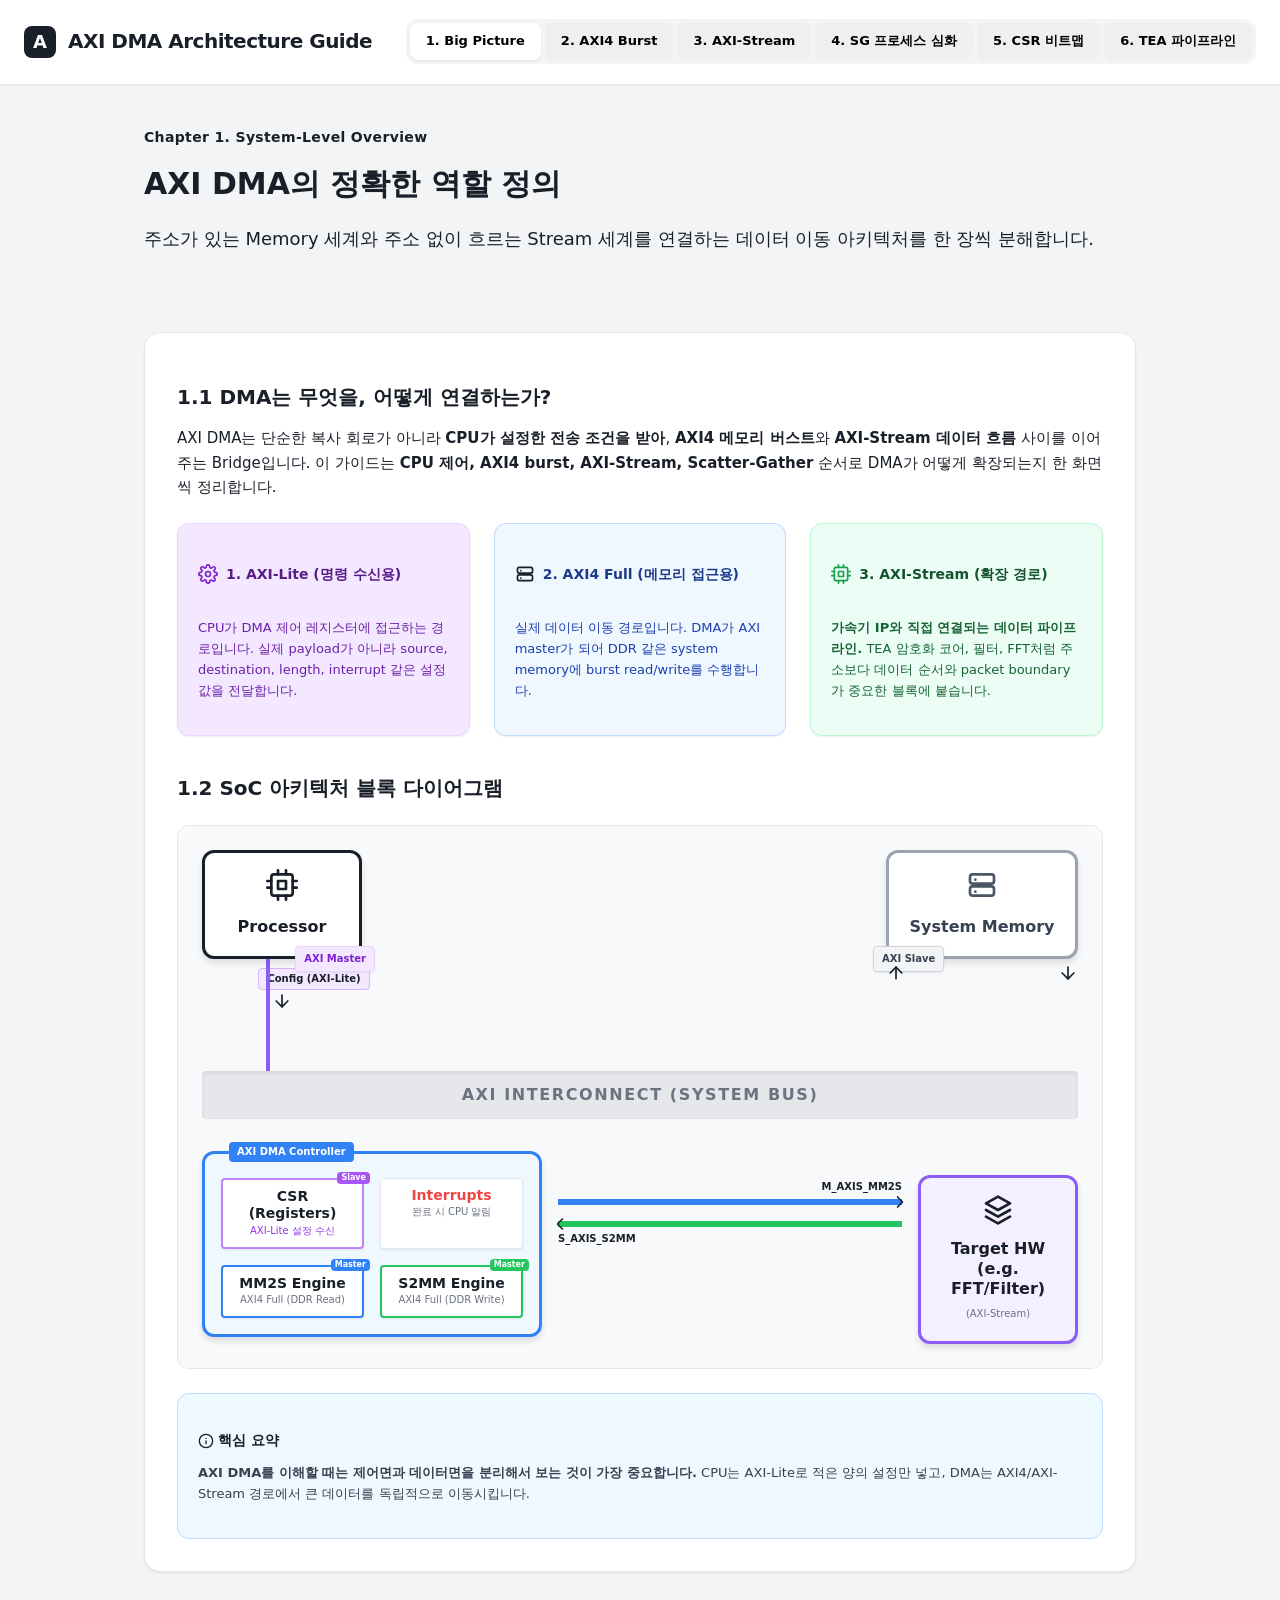
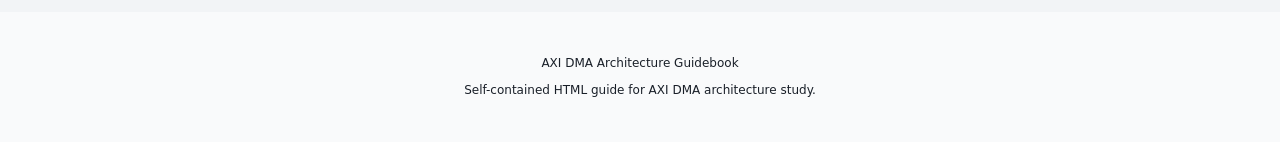
==== commit 98303c7b: "some diagram modify" ====
--- a/guide/Guide.html
+++ b/guide/Guide.html
@@ -494,6 +494,27 @@
         .bit-group { transition: all 0.2s; cursor: pointer; }
         .bit-group:hover { transform: scale(1.05); z-index: 10; position: relative; box-shadow: 0 4px 6px -1px rgba(0, 0, 0, 0.1); }
         .desc-box { transition: all 0.3s; }
+
+        .wide-visual {
+          width: 100%;
+          overflow-x: auto;
+          -webkit-overflow-scrolling: touch;
+        }
+        .wide-visual-canvas {
+          min-width: 860px;
+        }
+        @media (max-width: 767px) {
+          .wide-visual {
+            margin-left: -0.5rem;
+            margin-right: -0.5rem;
+            padding-left: 0.5rem;
+            padding-right: 0.5rem;
+            padding-bottom: 0.5rem;
+          }
+          .mobile-compact-card {
+            padding: 1.25rem;
+          }
+        }
   </style>
 </head>
 <body class="min-h-screen flex flex-col">
@@ -582,8 +603,8 @@
 
         <!-- System Big Picture Diagram -->
         <h3 class="text-xl font-bold text-[#191f28] mb-6">1.2 SoC 아키텍처 블록 다이어그램</h3>
-        <div class="bg-[#f8f9fa] border border-[#e5e8eb] p-6 rounded-xl flex flex-col items-center">
-          <div class="w-full max-w-4xl relative">
+        <div class="wide-visual bg-[#f8f9fa] border border-[#e5e8eb] p-6 rounded-xl">
+          <div class="wide-visual-canvas w-full max-w-4xl relative mx-auto">
             <div class="flex justify-between items-start mb-10">
               <div class="w-40 flex flex-col items-center">
                 <div class="w-full bg-white border-[3px] border-[#191f28] rounded-xl p-4 shadow-md text-center z-10 relative">
@@ -669,10 +690,6 @@
 
             <!-- Interconnect vertical lines -->
             <div class="absolute left-[64px] top-[108px] w-1 bg-[#8b5cf6] z-0 opacity-80 rounded-full" style="height: 150px;"></div>
-            <div class="absolute right-[225px] top-[108px] w-1 bg-[#3182f6] z-0 opacity-80 rounded-full" style="height: 150px;"></div>
-            <div class="absolute right-[175px] top-[108px] w-1 bg-[#22c55e] z-0 opacity-80 rounded-full" style="height: 150px;"></div>
-            <div class="absolute left-[140px] top-[165px] w-1 bg-[#3182f6] z-0 opacity-80 rounded-full" style="height: 170px;"></div>
-            <div class="absolute left-[295px] top-[165px] w-1 bg-[#22c55e] z-0 opacity-80 rounded-full" style="height: 170px;"></div>
           </div>
         </div>
         
@@ -848,7 +865,8 @@
         </div>
 
         <!-- AXI Transaction Animation Canvas -->
-        <div class="bg-[#191f28] p-8 rounded-xl relative overflow-hidden h-[360px] flex justify-between items-center text-white border border-gray-800">
+        <div class="wide-visual">
+        <div class="wide-visual-canvas bg-[#191f28] p-8 rounded-xl relative overflow-hidden h-[360px] flex justify-between items-center text-white border border-gray-800">
           <div class="w-32 h-48 bg-gray-800 border-2 border-gray-600 rounded-xl flex flex-col items-center justify-center z-20 shadow-[0_0_15px_rgba(0,0,0,0.5)]">
             <span class="font-extrabold text-[#3182f6]">DMA Core</span>
             <span class="text-xs text-gray-400 mt-1">AXI4 Master</span>
@@ -878,6 +896,7 @@
             <span class="font-extrabold text-gray-300">DDR Memory</span>
             <span class="text-xs text-gray-500 mt-1">AXI4 Slave</span>
           </div>
+        </div>
         </div>
       </div>
     </section>
@@ -1521,7 +1540,8 @@
         </div>
 
         <!-- TEA Pipeline Animation Canvas -->
-        <div class="bg-[#191f28] p-6 rounded-xl border border-gray-800 flex items-center justify-between relative overflow-hidden h-[240px] shadow-inner">
+        <div class="wide-visual">
+        <div class="wide-visual-canvas bg-[#191f28] p-6 rounded-xl border border-gray-800 flex items-center justify-between relative overflow-hidden h-[240px] shadow-inner">
           
           <!-- Source Memory -->
           <div class="w-24 h-24 bg-gray-800 border border-gray-600 rounded flex flex-col items-center justify-center text-white z-10 shadow-lg">
@@ -1555,6 +1575,7 @@
             <i data-lucide="file-key-2" class="w-6 h-6 text-red-400 mb-1"></i>
             <span class="text-[10px] font-bold">Ciphertext<br>Memory</span>
           </div>
+        </div>
         </div>
 
         <div class="mt-6 bg-[#fff7ed] p-5 rounded-xl border border-orange-200">
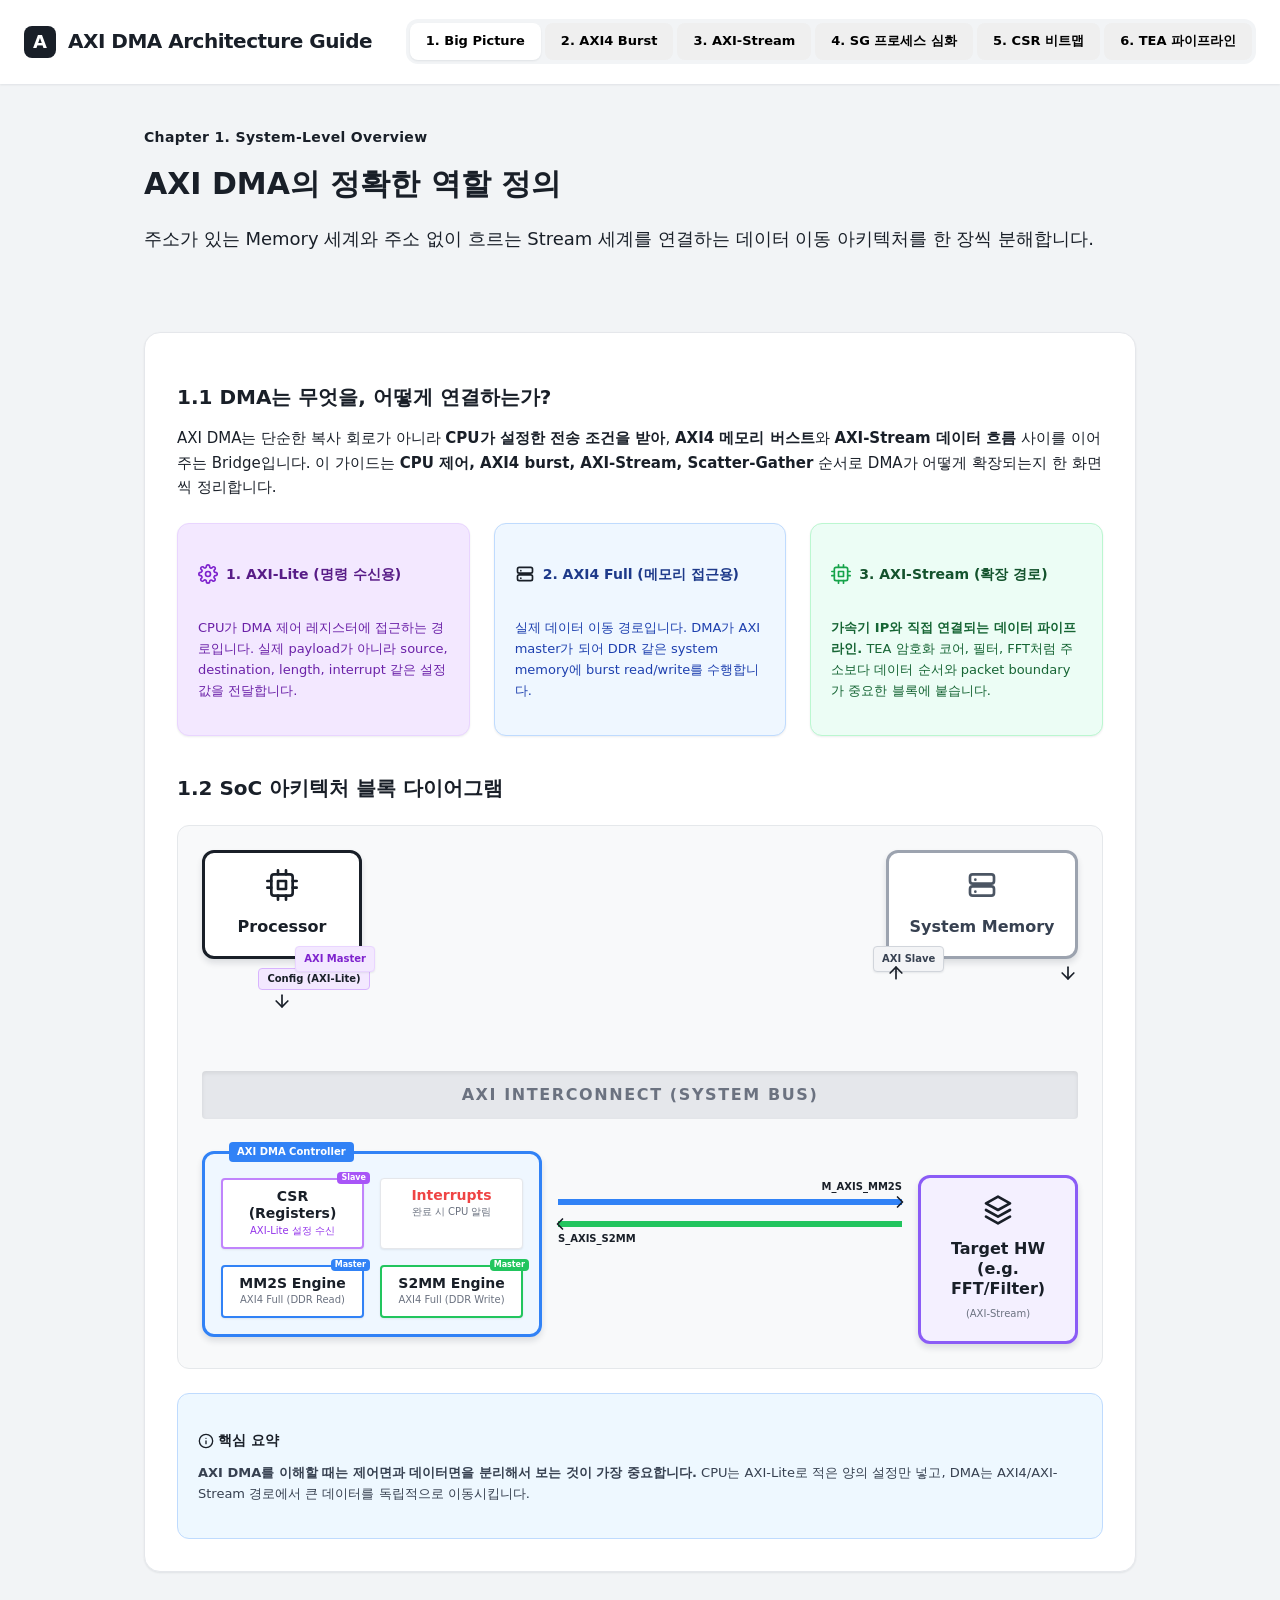
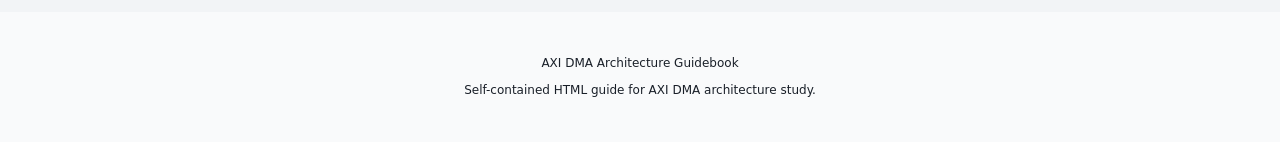
==== commit 7a4ca414: "bd content modify" ====
--- a/guide/Guide.html
+++ b/guide/Guide.html
@@ -688,8 +688,6 @@
               </div>
             </div>
 
-            <!-- Interconnect vertical lines -->
-            <div class="absolute left-[64px] top-[108px] w-1 bg-[#8b5cf6] z-0 opacity-80 rounded-full" style="height: 150px;"></div>
           </div>
         </div>
         
@@ -1087,53 +1085,38 @@
         <i data-lucide="help-circle" class="w-6 h-6 text-orange-500"></i>
         4.1 가장 헷갈리는 질문: BD는 어떻게 미리 메모리에 들어가 있는가?
       </h3>
+      <p class="text-[15px] text-gray-700 leading-relaxed mb-4">
+        아주 예리한 질문입니다. BD가 마법처럼 원래부터 메모리에 있는 것이 절대 아닙니다.
+      </p>
       <p class="text-[15px] text-gray-700 leading-relaxed mb-6">
-        Buffer Descriptor(BD)는 DMA가 알아서 만드는 것이 아닙니다. 전송을 시작하기 직전에 <strong>CPU의 디바이스 드라이버가 메모리 공간을 확보하고</strong>,
-        각 descriptor 안에 <strong>다음 descriptor 위치, 실제 데이터 주소, 전송 길이, 상태 필드</strong>를 직접 써 둡니다.
-        그 다음 CPU가 DMA의 제어 레지스터에 첫 descriptor와 tail 정보를 알려주면, DMA가 그때부터 descriptor chain을 따라갑니다.
+        DMA가 움직이기 <strong>바로 직전</strong>, <strong>CPU의 디바이스 드라이버가 공유 가능한 RAM에 descriptor 변수를 만들고 값을 쓰는 것</strong>입니다.
+        즉, CPU가 빈 RAM을 확보하고 descriptor 내용을 한 칸씩 작성한 뒤, 그 시작 주소만 DMA에게 알려주는 과정이 먼저 일어납니다.
       </p>
 
-      <div class="grid lg:grid-cols-[0.95fr_1.05fr] gap-5">
-        <div class="bg-white/70 border border-orange-200 rounded-xl p-5">
-          <h4 class="font-bold text-[#191f28] text-sm mb-3">핵심 흐름</h4>
-          <div class="space-y-3">
-            <div class="bg-white border border-gray-200 rounded-xl p-4">
-              <p class="text-[12px] font-bold text-orange-700">1. Descriptor memory 확보</p>
-              <p class="text-[12px] text-[#4e5968] mt-1">CPU가 DMA와 공유 가능한 RAM 영역에 BD 배열 또는 ring을 준비합니다.</p>
-            </div>
-            <div class="bg-white border border-gray-200 rounded-xl p-4">
-              <p class="text-[12px] font-bold text-orange-700">2. Descriptor field 작성</p>
-              <p class="text-[12px] text-[#4e5968] mt-1">각 BD에 next, buffer address, length, control/status를 채웁니다.</p>
-            </div>
-            <div class="bg-white border border-gray-200 rounded-xl p-4">
-              <p class="text-[12px] font-bold text-orange-700">3. DMA register trigger</p>
-              <p class="text-[12px] text-[#4e5968] mt-1">CURDESC와 TAILDESC를 설정하면 DMA가 descriptor fetch를 시작합니다.</p>
-            </div>
-          </div>
-        </div>
-
-        <div class="bg-[#1e293b] rounded-xl p-5 shadow-inner overflow-hidden">
-          <div class="flex items-center gap-2 mb-3 border-b border-slate-600 pb-2">
-            <span class="w-3 h-3 rounded-full bg-red-400"></span>
-            <span class="w-3 h-3 rounded-full bg-yellow-400"></span>
-            <span class="w-3 h-3 rounded-full bg-green-400"></span>
-            <span class="text-xs text-slate-300 ml-2">CPU Driver Pseudo Flow</span>
-          </div>
-          <div class="space-y-3 text-[12px] leading-relaxed">
-            <div class="bg-slate-900/70 border border-slate-700 rounded-lg p-3">
-              <p class="text-slate-400">1. 메모리 공간 확보</p>
-              <p class="text-green-300 mt-1">bd0, bd1 = allocate_shared_descriptor_ring()</p>
-            </div>
-            <div class="bg-slate-900/70 border border-slate-700 rounded-lg p-3">
-              <p class="text-slate-400">2. CPU가 RAM에 descriptor 작성</p>
-              <p class="text-green-300 mt-1">bd0.next = bd1, bd0.buffer = block_A, bd0.length = 4KB</p>
-              <p class="text-green-300">bd1.next = tail, bd1.buffer = block_B, bd1.length = 2KB</p>
-            </div>
-            <div class="bg-slate-900/70 border border-slate-700 rounded-lg p-3">
-              <p class="text-slate-400">3. AXI-Lite로 DMA 시작점 통보</p>
-              <p class="text-blue-300 mt-1">DMA.CURDESC = bd0</p>
-              <p class="text-red-300">DMA.TAILDESC = tail</p>
-            </div>
+      <div class="bg-[#1e293b] rounded-xl p-5 shadow-inner overflow-hidden">
+        <div class="flex items-center gap-2 mb-4 border-b border-slate-600 pb-3">
+          <span class="text-slate-400 font-bold">&gt;_</span>
+          <span class="text-xs font-bold tracking-wide text-slate-300">CPU Device Driver - Pseudo C Flow</span>
+        </div>
+        <div class="space-y-5 text-[13px] leading-relaxed">
+          <div>
+            <p class="text-slate-400 mb-2">// 1. 메모리 공간 할당: CPU가 RAM 빈 공간을 확보</p>
+            <p class="text-green-300">BD* bd0 = dma_alloc_coherent(sizeof(BD));</p>
+            <p class="text-green-300">BD* bd1 = dma_alloc_coherent(sizeof(BD));</p>
+          </div>
+          <div>
+            <p class="text-slate-400 mb-2">// 2. CPU가 직접 RAM에 값을 기록: 작업 지시서 작성</p>
+            <p><span class="text-green-300">bd0-&gt;NXTDESC</span><span class="text-slate-300"> = bd1;</span><span class="text-slate-500 ml-8">// 다음 지시서는 bd1 위치</span></p>
+            <p><span class="text-green-300">bd0-&gt;BUF_ADDR</span><span class="text-slate-300"> = block_A;</span><span class="text-slate-500 ml-6">// 첫 데이터 블록</span></p>
+            <p><span class="text-green-300">bd0-&gt;LENGTH</span><span class="text-slate-300"> = 4096;</span></p>
+            <p class="mt-3"><span class="text-green-300">bd1-&gt;NXTDESC</span><span class="text-slate-300"> = TAIL_ADDRESS;</span><span class="text-slate-500 ml-4">// 여기까지 처리하면 종료</span></p>
+            <p><span class="text-green-300">bd1-&gt;BUF_ADDR</span><span class="text-slate-300"> = block_B;</span></p>
+            <p><span class="text-green-300">bd1-&gt;LENGTH</span><span class="text-slate-300"> = 2048;</span></p>
+          </div>
+          <div>
+            <p class="text-slate-400 mb-2">// 3. AXI-Lite로 DMA에게 시작 위치와 끝 위치를 통보</p>
+            <p><span class="text-blue-300">DMA_REG-&gt;CURDESC</span><span class="text-slate-300"> = bd0;</span><span class="text-slate-500 ml-8">// DMA가 처음 읽을 descriptor</span></p>
+            <p><span class="text-red-300">DMA_REG-&gt;TAILDESC</span><span class="text-slate-300"> = TAIL_ADDRESS;</span><span class="text-red-300 ml-4">// 마지막 주소를 쓰는 순간 DMA 시작</span></p>
           </div>
         </div>
       </div>
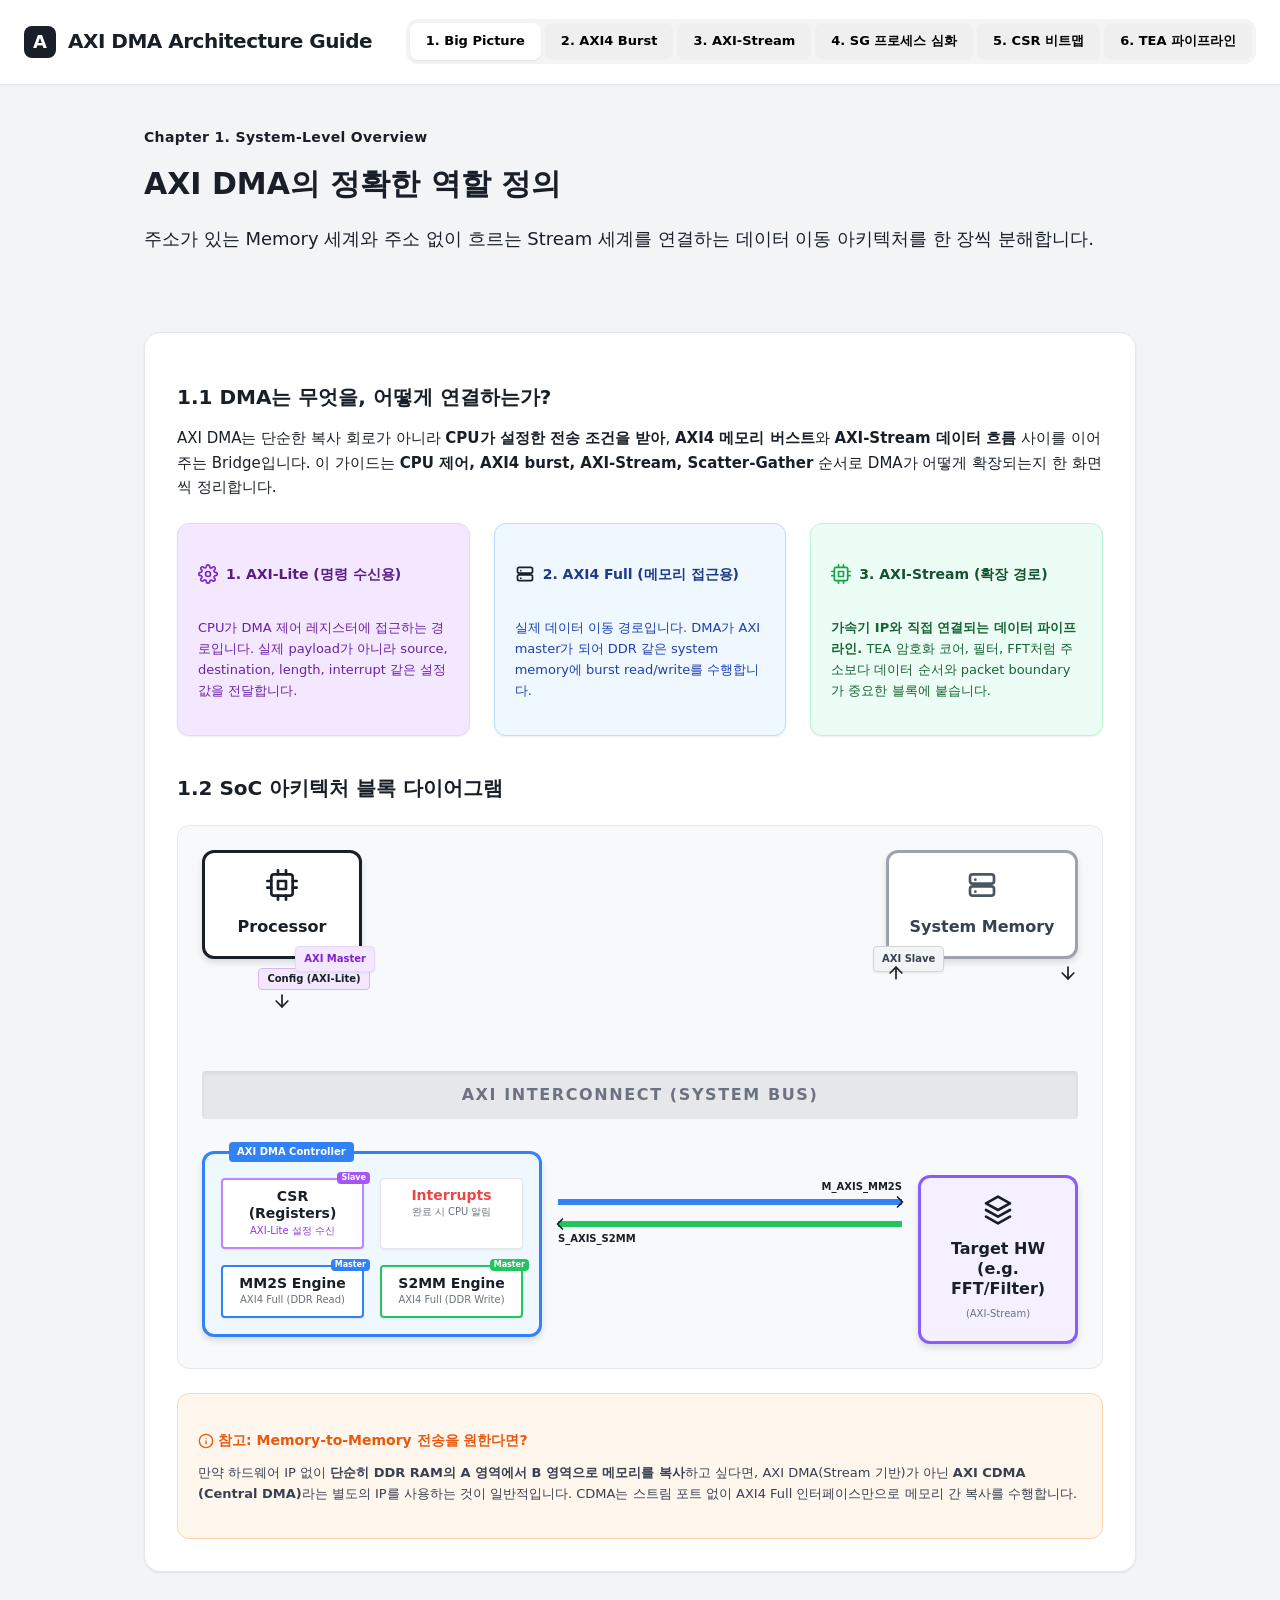
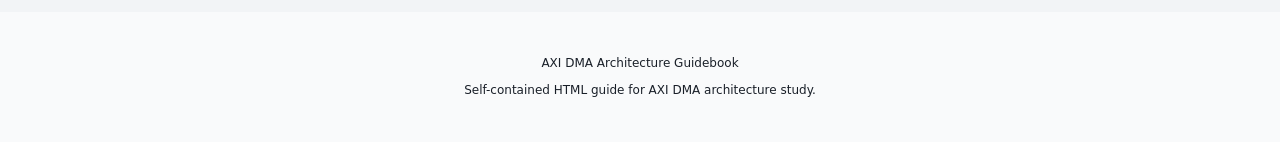
==== commit 5a91db92: "diagram and bd part modify{" ====
--- a/guide/Guide.html
+++ b/guide/Guide.html
@@ -495,6 +495,74 @@
         .bit-group:hover { transform: scale(1.05); z-index: 10; position: relative; box-shadow: 0 4px 6px -1px rgba(0, 0, 0, 0.1); }
         .desc-box { transition: all 0.3s; }
 
+        .sg-code-panel {
+          background: #1e293b;
+          border-radius: 0.75rem;
+          padding: 1.5rem;
+          overflow-x: auto;
+          box-shadow: inset 0 2px 8px rgba(15, 23, 42, 0.35);
+          color: #cbd5e1;
+          font-family: ui-monospace, SFMono-Regular, Menlo, Monaco, Consolas, "Liberation Mono", monospace;
+          font-size: 0.8125rem;
+          line-height: 1.85;
+        }
+        .sg-code-header {
+          display: flex;
+          align-items: center;
+          gap: 0.5rem;
+          padding-bottom: 0.75rem;
+          margin-bottom: 1rem;
+          border-bottom: 1px solid #475569;
+          color: #cbd5e1;
+          font-size: 0.75rem;
+          font-weight: 700;
+          letter-spacing: 0.02em;
+        }
+        .sg-code-prompt {
+          color: #94a3b8;
+          font-weight: 800;
+        }
+        .sg-code-section {
+          margin-top: 1.25rem;
+        }
+        .sg-code-section:first-of-type {
+          margin-top: 0;
+        }
+        .sg-code-comment {
+          color: #64748b;
+          margin-bottom: 0.25rem;
+        }
+        .sg-code-symbol {
+          color: #4ade80;
+          font-weight: 700;
+        }
+        .sg-code-text {
+          color: #cbd5e1;
+        }
+        .sg-code-blue {
+          color: #93c5fd;
+          font-weight: 700;
+        }
+        .sg-code-red {
+          color: #fca5a5;
+          font-weight: 700;
+        }
+        .sg-code-inline-comment {
+          color: #64748b;
+          margin-left: 1.5rem;
+          white-space: nowrap;
+        }
+        @media (max-width: 767px) {
+          .sg-code-panel {
+            padding: 1rem;
+            font-size: 0.75rem;
+          }
+          .sg-code-inline-comment {
+            display: block;
+            margin-left: 0;
+          }
+        }
+
         .wide-visual {
           width: 100%;
           overflow-x: auto;
@@ -603,8 +671,8 @@
 
         <!-- System Big Picture Diagram -->
         <h3 class="text-xl font-bold text-[#191f28] mb-6">1.2 SoC 아키텍처 블록 다이어그램</h3>
-        <div class="wide-visual bg-[#f8f9fa] border border-[#e5e8eb] p-6 rounded-xl">
-          <div class="wide-visual-canvas w-full max-w-4xl relative mx-auto">
+        <div class="wide-visual bg-[#f8f9fa] border border-[#e5e8eb] p-6 rounded-xl flex flex-col items-center">
+          <div class="wide-visual-canvas w-full max-w-4xl relative">
             <div class="flex justify-between items-start mb-10">
               <div class="w-40 flex flex-col items-center">
                 <div class="w-full bg-white border-[3px] border-[#191f28] rounded-xl p-4 shadow-md text-center z-10 relative">
@@ -637,7 +705,7 @@
               </div>
             </div>
 
-            <div class="w-full h-12 bg-gray-200 border-y-2 border-gray-300 flex items-center justify-center shadow-inner relative rounded z-10">
+            <div class="w-full h-12 bg-gray-200 border-y-2 border-gray-300 flex items-center justify-center shadow-inner relative rounded">
               <span class="font-extrabold text-gray-500 tracking-widest uppercase">AXI Interconnect (System Bus)</span>
             </div>
 
@@ -688,15 +756,21 @@
               </div>
             </div>
 
+            <!-- Interconnect vertical lines -->
+            <div class="absolute left-[64px] top-[108px] h-10 w-1 bg-[#8b5cf6] -z-10"></div>
+            <div class="absolute left-[64px] top-[165px] h-8 w-1 bg-[#8b5cf6] -z-10"></div>
+            <div class="absolute right-[225px] top-[108px] h-10 w-1 bg-[#3182f6] -z-10"></div>
+            <div class="absolute right-[175px] top-[108px] h-10 w-1 bg-[#22c55e] -z-10"></div>
+            <div class="absolute left-[140px] top-[165px] h-32 w-1 bg-[#3182f6] -z-10"></div>
+            <div class="absolute left-[295px] top-[165px] h-32 w-1 bg-[#22c55e] -z-10"></div>
           </div>
         </div>
         
-        <!-- Scope note for the base DMA architecture -->
-        <div class="mt-6 bg-[#eef8ff] p-5 rounded-xl border border-blue-200">
-          <h4 class="font-bold text-[#3182f6] text-sm mb-2 flex items-center gap-1"><i data-lucide="info" class="w-4 h-4"></i> 핵심 요약</h4>
+        <!-- Note on Central DMA -->
+        <div class="mt-6 bg-[#fff7ed] p-5 rounded-xl border border-orange-200">
+          <h4 class="font-bold text-orange-600 text-sm mb-2 flex items-center gap-1"><i data-lucide="info" class="w-4 h-4"></i> 참고: Memory-to-Memory 전송을 원한다면?</h4>
           <p class="text-[13px] text-gray-700">
-            <strong>AXI DMA를 이해할 때는 제어면과 데이터면을 분리해서 보는 것이 가장 중요합니다.</strong>
-            CPU는 AXI-Lite로 적은 양의 설정만 넣고, DMA는 AXI4/AXI-Stream 경로에서 큰 데이터를 독립적으로 이동시킵니다.
+            만약 하드웨어 IP 없이 <strong>단순히 DDR RAM의 A 영역에서 B 영역으로 메모리를 복사</strong>하고 싶다면, AXI DMA(Stream 기반)가 아닌 <strong>AXI CDMA (Central DMA)</strong>라는 별도의 IP를 사용하는 것이 일반적입니다. CDMA는 스트림 포트 없이 AXI4 Full 인터페이스만으로 메모리 간 복사를 수행합니다.
           </p>
         </div>
       </div>
@@ -850,7 +924,85 @@
           </div>
         </div>
 
-        <h3 class="text-xl font-bold text-[#191f28] mt-10 mb-6">2.6 AXI4 5개 독립 채널 애니메이션 시뮬레이션</h3>
+        <div class="mt-10 bg-[#f9fafb] border border-gray-200 rounded-2xl p-6">
+          <h3 class="text-xl font-bold text-[#191f28] mb-3">2.6 AXI4 VALID/READY 타이밍 핵심</h3>
+          <p class="text-[14px] text-[#4e5968] mb-5 leading-relaxed">
+            AMBA AXI4 공식 규격의 기본 규칙은 단순합니다. 각 채널은 독립적으로 움직이고,
+            <strong>VALID와 READY가 같은 rising edge에서 동시에 1일 때만 1 beat가 전송</strong>됩니다.
+            VALID가 먼저 올라오면 payload와 제어 정보는 handshake가 끝날 때까지 안정적으로 유지되어야 합니다.
+          </p>
+
+          <div class="wide-visual bg-white border border-gray-200 rounded-xl p-4">
+            <svg class="wide-visual-canvas" viewBox="0 0 960 430" role="img" aria-label="AXI4 valid ready timing diagram" style="display:block;margin:0 auto;">
+              <defs>
+                <marker id="timing-arrow-blue" markerWidth="8" markerHeight="8" refX="7" refY="4" orient="auto" markerUnits="strokeWidth">
+                  <path d="M0,0 L8,4 L0,8 Z" fill="#3182f6"></path>
+                </marker>
+                <marker id="timing-arrow-green" markerWidth="8" markerHeight="8" refX="7" refY="4" orient="auto" markerUnits="strokeWidth">
+                  <path d="M0,0 L8,4 L0,8 Z" fill="#22c55e"></path>
+                </marker>
+              </defs>
+
+              <rect x="12" y="12" width="936" height="406" rx="18" fill="#ffffff" stroke="#e5e8eb"></rect>
+              <text x="44" y="48" fill="#191f28" font-size="18" font-weight="900">Read Transaction: AR handshake 이후 R beat들이 돌아옴</text>
+              <text x="44" y="232" fill="#191f28" font-size="18" font-weight="900">Write Transaction: AW/W handshake 이후 B response가 돌아옴</text>
+
+              <line x1="160" y1="78" x2="890" y2="78" stroke="#e5e7eb"></line>
+              <line x1="160" y1="116" x2="890" y2="116" stroke="#e5e7eb"></line>
+              <line x1="160" y1="154" x2="890" y2="154" stroke="#e5e7eb"></line>
+              <text x="48" y="84" fill="#4e5968" font-size="13" font-weight="800">ARVALID</text>
+              <text x="48" y="122" fill="#4e5968" font-size="13" font-weight="800">ARREADY</text>
+              <text x="48" y="160" fill="#4e5968" font-size="13" font-weight="800">RVALID/RLAST</text>
+
+              <polyline points="170,92 250,92 250,68 390,68 390,92 890,92" fill="none" stroke="#3182f6" stroke-width="4" stroke-linejoin="round"></polyline>
+              <polyline points="170,130 320,130 320,106 390,106 390,130 890,130" fill="none" stroke="#60a5fa" stroke-width="4" stroke-linejoin="round"></polyline>
+              <rect x="322" y="58" width="68" height="82" rx="8" fill="#eff7ff" stroke="#3182f6"></rect>
+              <text x="356" y="102" text-anchor="middle" fill="#1d4ed8" font-size="11" font-weight="900">주소 전달</text>
+              <path d="M392 99 C440 99 450 154 500 154" fill="none" stroke="#3182f6" stroke-width="3" marker-end="url(#timing-arrow-blue)"></path>
+
+              <polyline points="170,168 500,168 500,144 610,144 610,168 640,168 640,144 750,144 750,168 780,168 780,144 860,144 860,168 890,168" fill="none" stroke="#2563eb" stroke-width="4" stroke-linejoin="round"></polyline>
+              <text x="552" y="139" text-anchor="middle" fill="#1d4ed8" font-size="11" font-weight="800">DATA0</text>
+              <text x="696" y="139" text-anchor="middle" fill="#1d4ed8" font-size="11" font-weight="800">DATA1</text>
+              <text x="820" y="139" text-anchor="middle" fill="#ef4444" font-size="11" font-weight="900">LAST</text>
+
+              <line x1="160" y1="260" x2="890" y2="260" stroke="#e5e7eb"></line>
+              <line x1="160" y1="298" x2="890" y2="298" stroke="#e5e7eb"></line>
+              <line x1="160" y1="336" x2="890" y2="336" stroke="#e5e7eb"></line>
+              <line x1="160" y1="374" x2="890" y2="374" stroke="#e5e7eb"></line>
+              <text x="48" y="266" fill="#4e5968" font-size="13" font-weight="800">AWVALID</text>
+              <text x="48" y="304" fill="#4e5968" font-size="13" font-weight="800">WVALID/WLAST</text>
+              <text x="48" y="342" fill="#4e5968" font-size="13" font-weight="800">BVALID</text>
+              <text x="48" y="380" fill="#4e5968" font-size="13" font-weight="800">READY</text>
+
+              <polyline points="170,274 240,274 240,250 360,250 360,274 890,274" fill="none" stroke="#16a34a" stroke-width="4" stroke-linejoin="round"></polyline>
+              <polyline points="170,312 300,312 300,288 430,288 430,312 460,312 460,288 590,288 590,312 620,312 620,288 750,288 750,312 890,312" fill="none" stroke="#22c55e" stroke-width="4" stroke-linejoin="round"></polyline>
+              <text x="360" y="283" text-anchor="middle" fill="#166534" font-size="11" font-weight="800">WDATA0</text>
+              <text x="524" y="283" text-anchor="middle" fill="#166534" font-size="11" font-weight="800">WDATA1</text>
+              <text x="686" y="283" text-anchor="middle" fill="#ef4444" font-size="11" font-weight="900">WLAST</text>
+              <polyline points="170,350 760,350 760,326 850,326 850,350 890,350" fill="none" stroke="#ef4444" stroke-width="4" stroke-linejoin="round"></polyline>
+              <polyline points="170,388 220,388 220,364 850,364 850,388 890,388" fill="none" stroke="#94a3b8" stroke-width="4" stroke-linejoin="round"></polyline>
+              <path d="M750 300 C790 300 790 326 820 326" fill="none" stroke="#22c55e" stroke-width="3" marker-end="url(#timing-arrow-green)"></path>
+              <text x="814" y="318" text-anchor="middle" fill="#ef4444" font-size="11" font-weight="900">OKAY 응답</text>
+            </svg>
+          </div>
+
+          <div class="grid md:grid-cols-3 gap-4 mt-5">
+            <div class="bg-[#eff7ff] border border-blue-200 rounded-xl p-4">
+              <p class="text-[13px] font-bold text-blue-900">Read path</p>
+              <p class="text-[12px] text-blue-800 mt-1 leading-relaxed">AR 채널에서 주소와 burst 정보가 handshake되고, 이후 R 채널에서 여러 data beat가 돌아옵니다. 마지막 beat에는 RLAST가 함께 옵니다.</p>
+            </div>
+            <div class="bg-[#ecfdf5] border border-green-200 rounded-xl p-4">
+              <p class="text-[13px] font-bold text-green-900">Write path</p>
+              <p class="text-[12px] text-green-800 mt-1 leading-relaxed">AW 주소와 W 데이터는 독립 채널입니다. WLAST가 마지막 data beat를 표시하고, slave는 모든 write 수락 뒤 B 응답을 냅니다.</p>
+            </div>
+            <div class="bg-[#fff7ed] border border-orange-200 rounded-xl p-4">
+              <p class="text-[13px] font-bold text-orange-900">DMA 관점</p>
+              <p class="text-[12px] text-orange-800 mt-1 leading-relaxed">DMA는 이 독립 채널 구조 덕분에 memory read와 memory write를 파이프라인으로 겹칠 수 있고, FIFO로 속도 차이를 흡수합니다.</p>
+            </div>
+          </div>
+        </div>
+
+        <h3 class="text-xl font-bold text-[#191f28] mt-10 mb-6">2.7 AXI4 5개 독립 채널 애니메이션 시뮬레이션</h3>
         <p class="text-sm text-[#4e5968] mb-6">AXI4는 write address, write data, write response, read address, read data 채널을 독립적으로 운용합니다. DMA는 이 구조를 이용해 읽기와 쓰기 파이프를 분리합니다.</p>
         
         <div class="flex gap-4 mb-6">
@@ -1093,30 +1245,30 @@
         즉, CPU가 빈 RAM을 확보하고 descriptor 내용을 한 칸씩 작성한 뒤, 그 시작 주소만 DMA에게 알려주는 과정이 먼저 일어납니다.
       </p>
 
-      <div class="bg-[#1e293b] rounded-xl p-5 shadow-inner overflow-hidden">
-        <div class="flex items-center gap-2 mb-4 border-b border-slate-600 pb-3">
-          <span class="text-slate-400 font-bold">&gt;_</span>
-          <span class="text-xs font-bold tracking-wide text-slate-300">CPU Device Driver - Pseudo C Flow</span>
-        </div>
-        <div class="space-y-5 text-[13px] leading-relaxed">
-          <div>
-            <p class="text-slate-400 mb-2">// 1. 메모리 공간 할당: CPU가 RAM 빈 공간을 확보</p>
-            <p class="text-green-300">BD* bd0 = dma_alloc_coherent(sizeof(BD));</p>
-            <p class="text-green-300">BD* bd1 = dma_alloc_coherent(sizeof(BD));</p>
-          </div>
-          <div>
-            <p class="text-slate-400 mb-2">// 2. CPU가 직접 RAM에 값을 기록: 작업 지시서 작성</p>
-            <p><span class="text-green-300">bd0-&gt;NXTDESC</span><span class="text-slate-300"> = bd1;</span><span class="text-slate-500 ml-8">// 다음 지시서는 bd1 위치</span></p>
-            <p><span class="text-green-300">bd0-&gt;BUF_ADDR</span><span class="text-slate-300"> = block_A;</span><span class="text-slate-500 ml-6">// 첫 데이터 블록</span></p>
-            <p><span class="text-green-300">bd0-&gt;LENGTH</span><span class="text-slate-300"> = 4096;</span></p>
-            <p class="mt-3"><span class="text-green-300">bd1-&gt;NXTDESC</span><span class="text-slate-300"> = TAIL_ADDRESS;</span><span class="text-slate-500 ml-4">// 여기까지 처리하면 종료</span></p>
-            <p><span class="text-green-300">bd1-&gt;BUF_ADDR</span><span class="text-slate-300"> = block_B;</span></p>
-            <p><span class="text-green-300">bd1-&gt;LENGTH</span><span class="text-slate-300"> = 2048;</span></p>
-          </div>
-          <div>
-            <p class="text-slate-400 mb-2">// 3. AXI-Lite로 DMA에게 시작 위치와 끝 위치를 통보</p>
-            <p><span class="text-blue-300">DMA_REG-&gt;CURDESC</span><span class="text-slate-300"> = bd0;</span><span class="text-slate-500 ml-8">// DMA가 처음 읽을 descriptor</span></p>
-            <p><span class="text-red-300">DMA_REG-&gt;TAILDESC</span><span class="text-slate-300"> = TAIL_ADDRESS;</span><span class="text-red-300 ml-4">// 마지막 주소를 쓰는 순간 DMA 시작</span></p>
+      <div class="sg-code-panel">
+        <div class="sg-code-header">
+          <span class="sg-code-prompt">&gt;_</span>
+          <span>CPU Device Driver - Pseudo C Flow</span>
+        </div>
+        <div>
+          <div class="sg-code-section">
+            <p class="sg-code-comment">// 1. 메모리 공간 할당: CPU가 RAM 빈 공간을 확보</p>
+            <p class="sg-code-symbol">BD* bd0 = dma_alloc_coherent(sizeof(BD));</p>
+            <p class="sg-code-symbol">BD* bd1 = dma_alloc_coherent(sizeof(BD));</p>
+          </div>
+          <div class="sg-code-section">
+            <p class="sg-code-comment">// 2. CPU가 직접 RAM에 값을 기록: 작업 지시서 작성</p>
+            <p><span class="sg-code-symbol">bd0-&gt;NXTDESC</span><span class="sg-code-text"> = bd1;</span><span class="sg-code-inline-comment">// 다음 지시서는 bd1 위치</span></p>
+            <p><span class="sg-code-symbol">bd0-&gt;BUF_ADDR</span><span class="sg-code-text"> = block_A;</span><span class="sg-code-inline-comment">// 첫 데이터 블록</span></p>
+            <p><span class="sg-code-symbol">bd0-&gt;LENGTH</span><span class="sg-code-text"> = 4096;</span></p>
+            <p class="mt-3"><span class="sg-code-symbol">bd1-&gt;NXTDESC</span><span class="sg-code-text"> = TAIL_ADDRESS;</span><span class="sg-code-inline-comment">// 여기까지 처리하면 종료</span></p>
+            <p><span class="sg-code-symbol">bd1-&gt;BUF_ADDR</span><span class="sg-code-text"> = block_B;</span></p>
+            <p><span class="sg-code-symbol">bd1-&gt;LENGTH</span><span class="sg-code-text"> = 2048;</span></p>
+          </div>
+          <div class="sg-code-section">
+            <p class="sg-code-comment">// 3. AXI-Lite로 DMA에게 시작 위치와 끝 위치를 통보</p>
+            <p><span class="sg-code-blue">DMA_REG-&gt;CURDESC</span><span class="sg-code-text"> = bd0;</span><span class="sg-code-inline-comment">// DMA가 처음 읽을 descriptor</span></p>
+            <p><span class="sg-code-red">DMA_REG-&gt;TAILDESC</span><span class="sg-code-text"> = TAIL_ADDRESS;</span><span class="sg-code-red sg-code-inline-comment">// 마지막 주소를 쓰는 순간 DMA 시작</span></p>
           </div>
         </div>
       </div>
@@ -1747,6 +1899,7 @@
               svg.setAttribute("stroke-linejoin", "round");
               svg.setAttribute("class", className);
               svg.setAttribute("aria-hidden", "true");
+              if (icon.id) svg.setAttribute("id", icon.id);
               if (!/\bw-/.test(className)) svg.classList.add("w-5");
               if (!/\bh-/.test(className)) svg.classList.add("h-5");
               svg.innerHTML = icons[name] || "<circle cx='12' cy='12' r='9'/>";
@@ -1788,6 +1941,9 @@
         }
 
         const sleep = (ms) => new Promise(resolve => setTimeout(resolve, ms));
+        function setElementClass(element, className) {
+          if (element) element.setAttribute('class', className);
+        }
 
         // AXI4 Transaction Animation Logic (from chapter 2)
         let isAxiAnimating = false;
@@ -1943,7 +2099,7 @@
 
           // Fetch BD0
           pointer.style.opacity = '1';
-          dmaIcon.className = "w-4 h-4 text-[#3182f6] animate-pulse";
+          setElementClass(dmaIcon, "w-4 h-4 text-[#3182f6] animate-pulse inline-icon");
           bd0.classList.add('bd-active');
           bd0Status.innerHTML = `<i data-lucide="loader" class="w-3 h-3 animate-spin"></i> Fetching...`;
           bd0Status.className = "font-bold text-[#3182f6] flex items-center gap-1";
@@ -1951,7 +2107,7 @@
           await sleep(1500);
 
           // Transfer BD0 (Gather Data)
-          dmaIcon.className = "w-4 h-4 text-purple-500 animate-pulse";
+          setElementClass(dmaIcon, "w-4 h-4 text-purple-500 animate-pulse inline-icon");
           dataChunk0.classList.add('data-chunk-active');
           bd0Status.innerHTML = `<i data-lucide="arrow-right-left" class="w-3 h-3 animate-pulse"></i> Transferring 4KB...`;
           bd0Status.className = "font-bold text-purple-600 flex items-center gap-1";
@@ -1966,7 +2122,7 @@
           dataChunk0.classList.add('data-chunk-done');
 
           // Update BD0
-          dmaIcon.className = "w-4 h-4 text-[#f59e0b] animate-spin";
+          setElementClass(dmaIcon, "w-4 h-4 text-[#f59e0b] animate-spin inline-icon");
           bd0.classList.remove('bd-active');
           bd0.classList.add('bd-updating');
           bd0Status.innerHTML = `<i data-lucide="save" class="w-3 h-3"></i> Updating Status...`;
@@ -1984,7 +2140,7 @@
 
           // Move to BD1 ----------------------------------------
           pointer.style.top = '145px'; 
-          dmaIcon.className = "w-4 h-4 text-[#3182f6] animate-pulse";
+          setElementClass(dmaIcon, "w-4 h-4 text-[#3182f6] animate-pulse inline-icon");
           await sleep(800);
 
           // Fetch BD1
@@ -1995,7 +2151,7 @@
           await sleep(1500);
 
           // Transfer BD1 (Gather Data)
-          dmaIcon.className = "w-4 h-4 text-pink-500 animate-pulse";
+          setElementClass(dmaIcon, "w-4 h-4 text-pink-500 animate-pulse inline-icon");
           dataChunk1.classList.add('data-chunk-active');
           bd1Status.innerHTML = `<i data-lucide="arrow-right-left" class="w-3 h-3 animate-pulse"></i> Transferring 2KB...`;
           bd1Status.className = "font-bold text-pink-600 flex items-center gap-1";
@@ -2009,7 +2165,7 @@
           dataChunk1.classList.add('data-chunk-done');
 
           // Update BD1
-          dmaIcon.className = "w-4 h-4 text-[#f59e0b] animate-spin";
+          setElementClass(dmaIcon, "w-4 h-4 text-[#f59e0b] animate-spin inline-icon");
           bd1.classList.remove('bd-active');
           bd1.classList.add('bd-updating');
           bd1Status.innerHTML = `<i data-lucide="save" class="w-3 h-3"></i> Updating (EOF)...`;
@@ -2027,7 +2183,7 @@
 
           // Check Tail ----------------------------------------
           pointer.style.top = '270px';
-          dmaIcon.className = "w-4 h-4 text-red-500 animate-bounce";
+          setElementClass(dmaIcon, "w-4 h-4 text-red-500 animate-bounce inline-icon");
           await sleep(800);
 
           bd2.classList.add('bd-active');
@@ -2036,7 +2192,7 @@
           await sleep(1500);
 
           // Interrupt
-          dmaIcon.className = "w-4 h-4 text-[#22c55e]";
+          setElementClass(dmaIcon, "w-4 h-4 text-[#22c55e] inline-icon");
           lucide.createIcons();
           await sleep(2000);
           
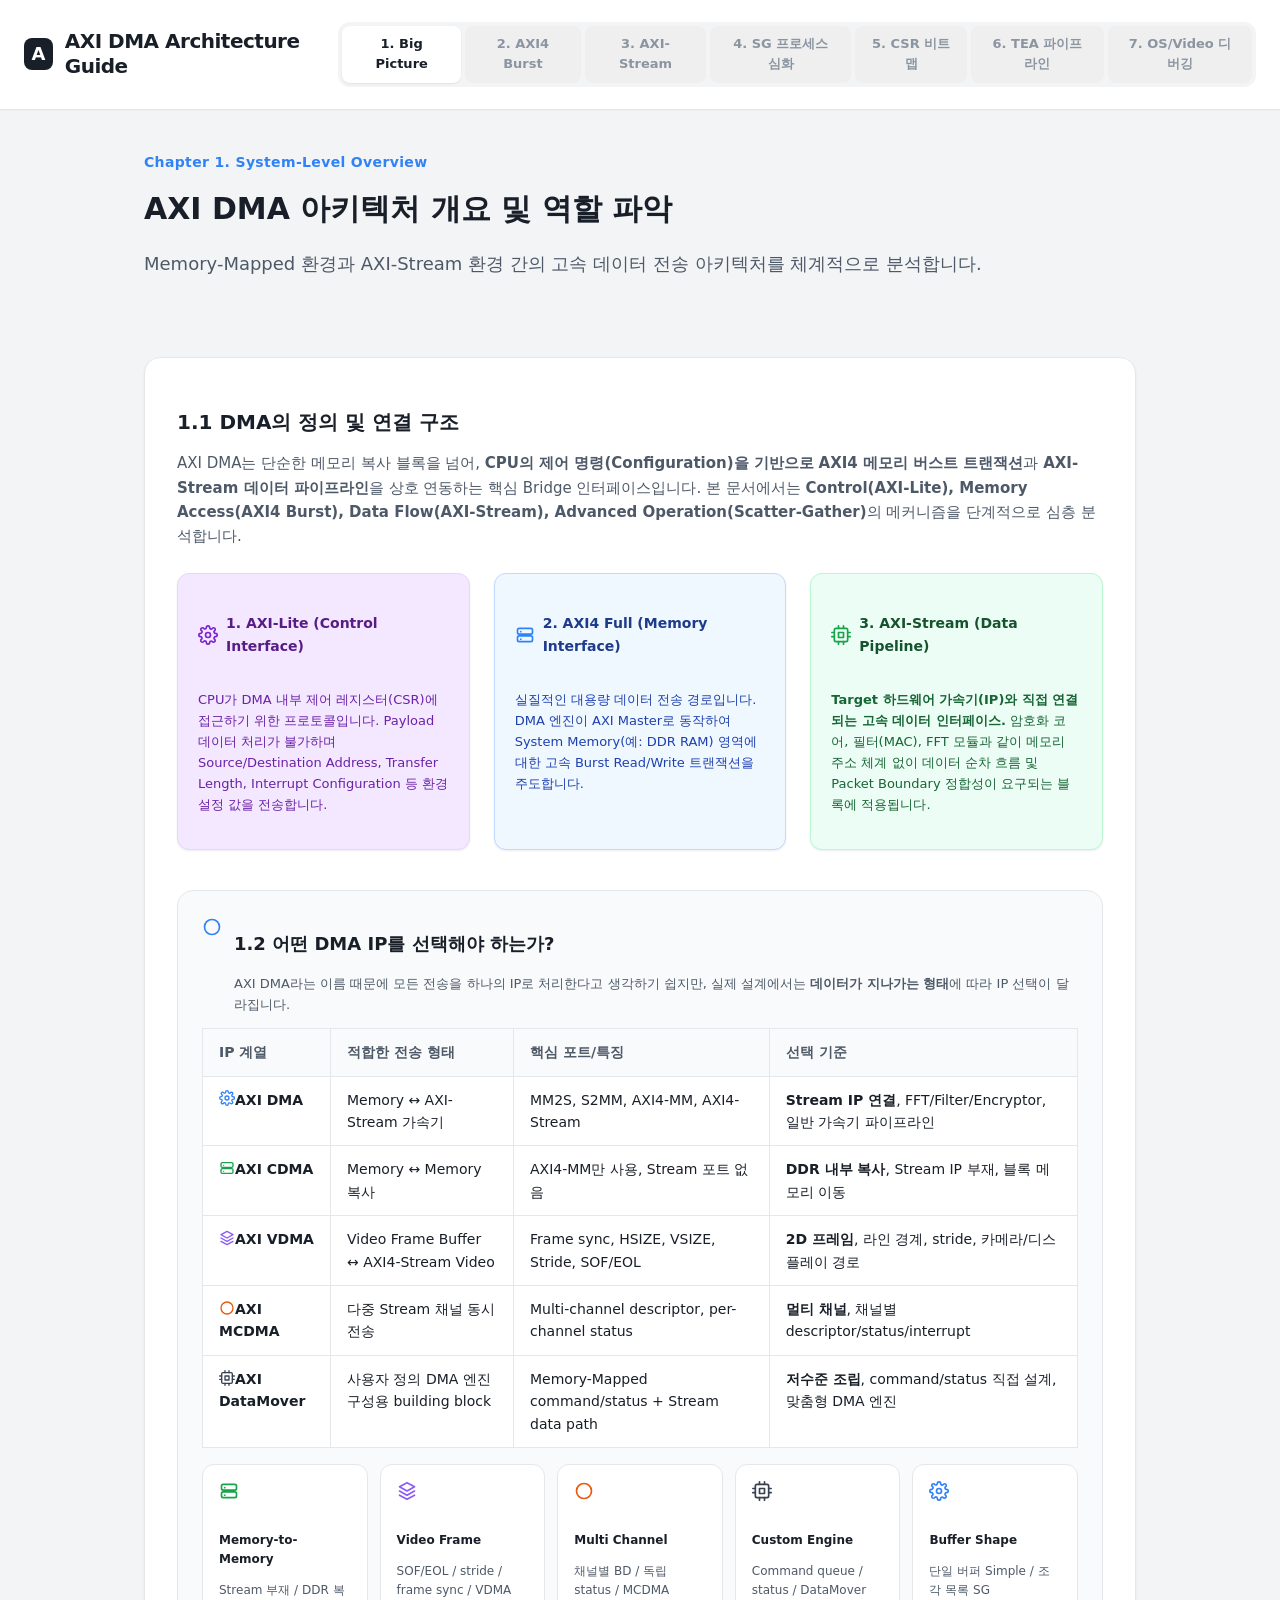
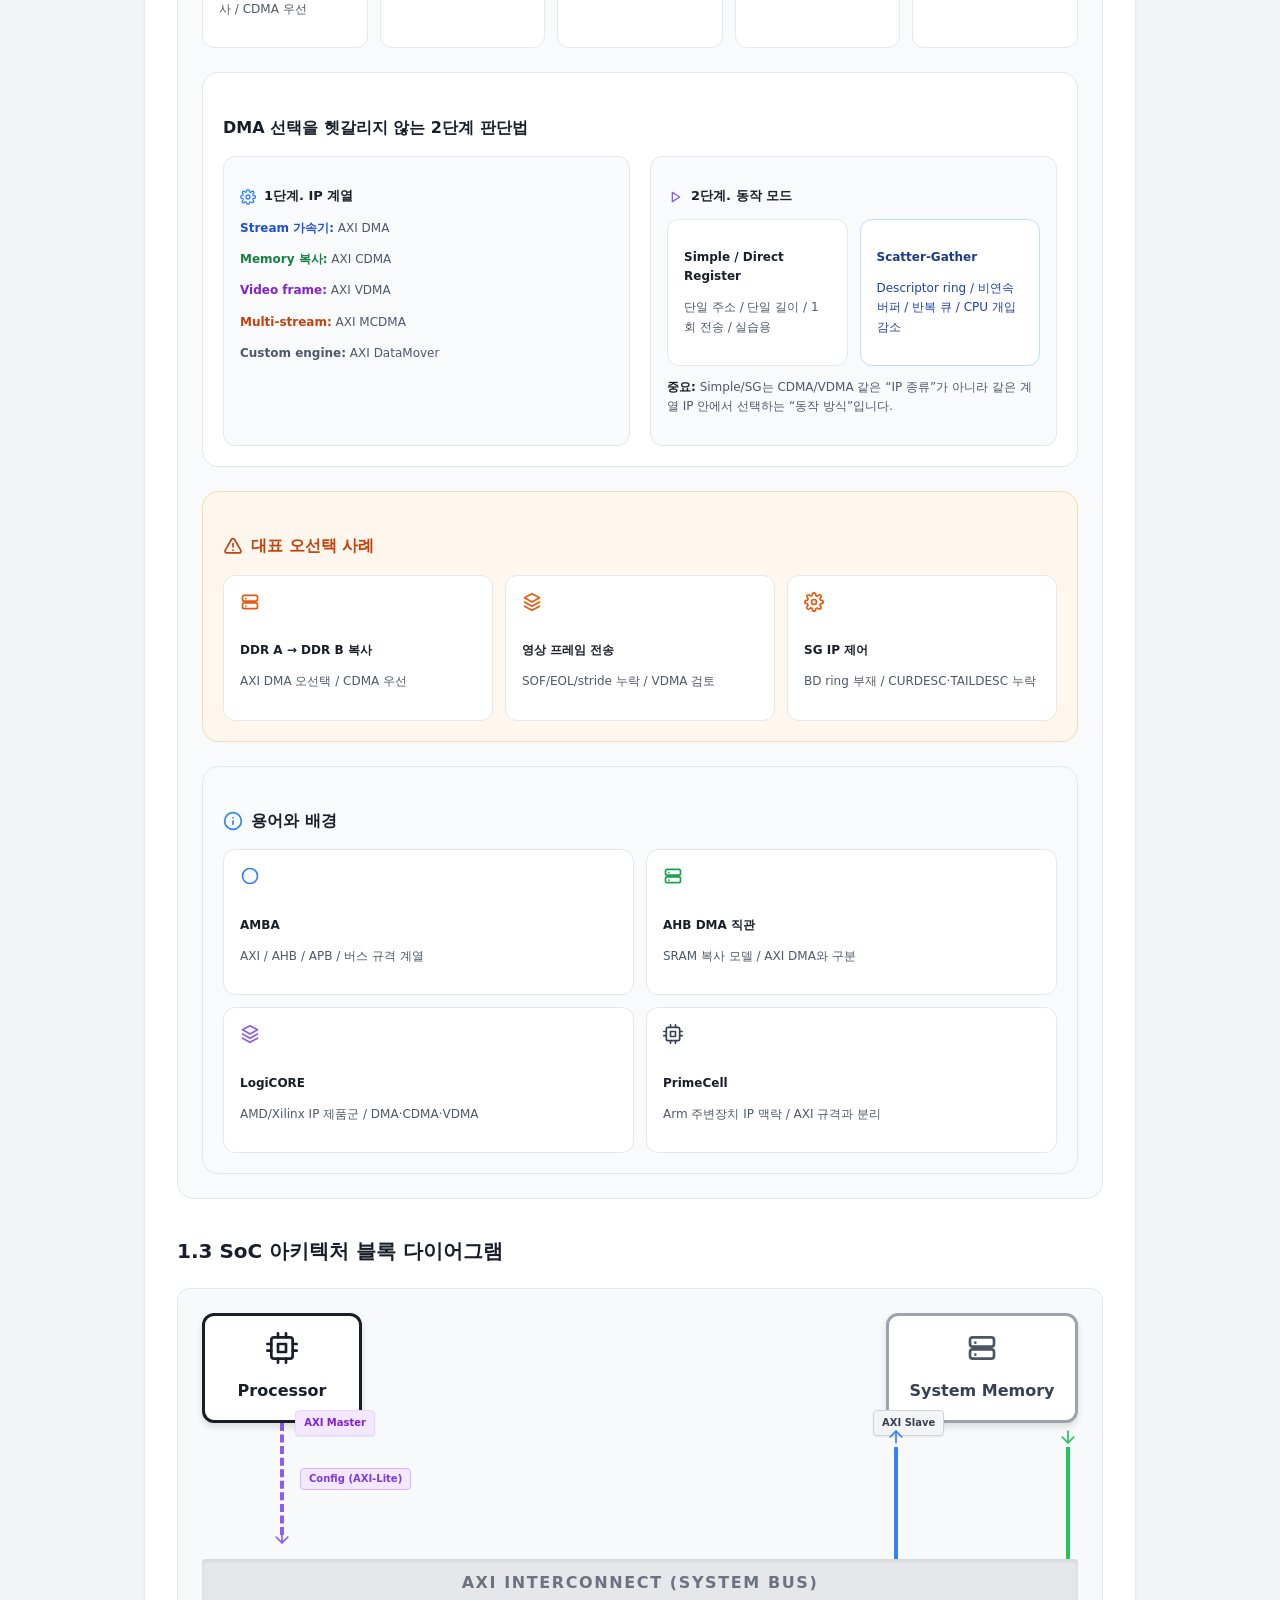
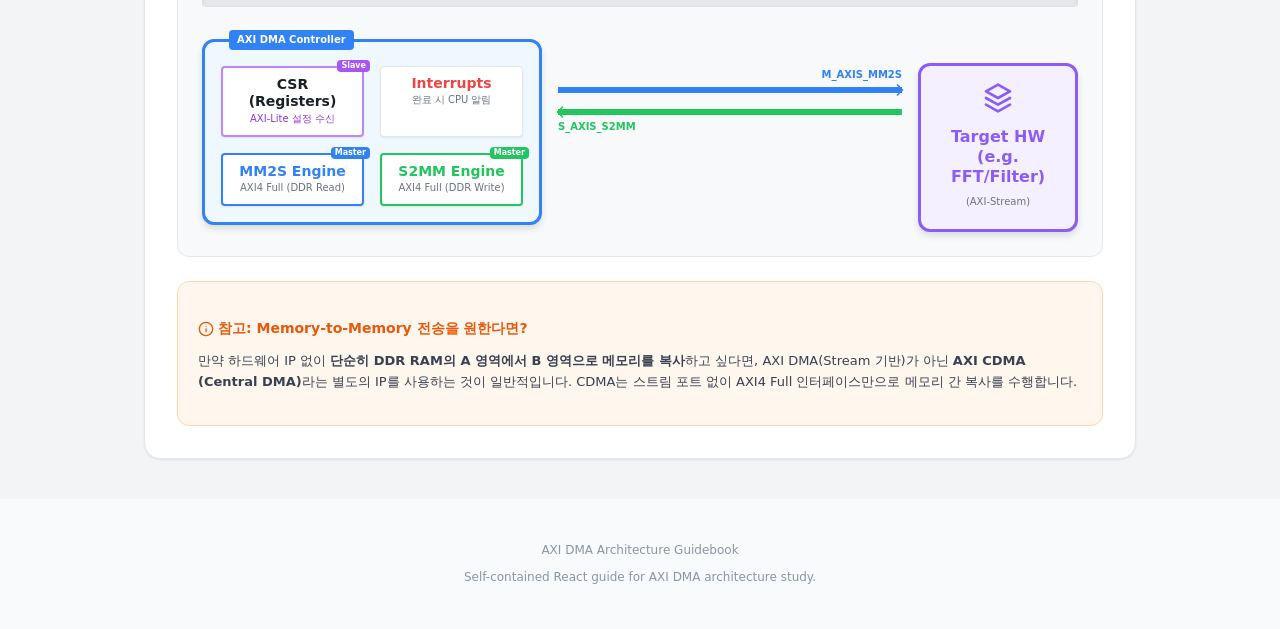
==== commit 52218d38: "dma advanced" ====
--- a/guide/Guide.html
+++ b/guide/Guide.html
@@ -5,8 +5,6 @@
   <meta name="viewport" content="width=device-width, initial-scale=1.0">
   <title>AXI DMA Advanced Guidebook</title>
   <link rel="icon" href="data:image/svg+xml,%3Csvg viewBox='0 0 32 32'%3E%3Crect width='32' height='32' rx='7' fill='%23191f28'/%3E%3Ctext x='16' y='22' text-anchor='middle' font-size='18' font-family='Arial' font-weight='700' fill='white'%3EA%3C/text%3E%3C/svg%3E">
-  
-  <!-- Standalone CSS -->
   <style>
     /* Generated utility subset for standalone Guide.html */
     *,::before,::after{box-sizing:border-box;border-width:0;border-style:solid;border-color:#e5e7eb}html{line-height:1.5;-webkit-text-size-adjust:100%}body{margin:0}button{font:inherit;cursor:pointer}strong{font-weight:700}table{border-collapse:collapse}svg{display:block}main,section,div,header,footer,nav{box-sizing:border-box}
@@ -168,7 +166,7 @@
     .hover\:bg-green-600:hover{background-color:#16a34a}
     .hover\:bg-orange-600:hover{background-color:#ea580c}
     .hover\:bg-purple-600:hover{background-color:#9333ea}
-    .hover\:text-\[\#4e5968\]:hover{font-size:#4e5968}
+    .hover\:text-\[\#4e5968\]:hover{color:#4e5968}
     .inset-0{inset:0}
     .inset-x-0{left:0;right:0}
     .italic{font-style:italic}
@@ -282,14 +280,14 @@
     .sticky{position:sticky}
     .text-2xl{font-size:1.5rem;line-height:1.25}
     .text-3xl{font-size:1.875rem;line-height:1.25}
-    .text-\[\#191f28\]{font-size:#191f28}
-    .text-\[\#22c55e\]{font-size:#22c55e}
-    .text-\[\#3182f6\]{font-size:#3182f6}
-    .text-\[\#4e5968\]{font-size:#4e5968}
-    .text-\[\#7c3aed\]{font-size:#7c3aed}
-    .text-\[\#8b5cf6\]{font-size:#8b5cf6}
-    .text-\[\#8b95a1\]{font-size:#8b95a1}
-    .text-\[\#f59e0b\]{font-size:#f59e0b}
+    .text-\[\#191f28\]{color:#191f28}
+    .text-\[\#22c55e\]{color:#22c55e}
+    .text-\[\#3182f6\]{color:#3182f6}
+    .text-\[\#4e5968\]{color:#4e5968}
+    .text-\[\#7c3aed\]{color:#7c3aed}
+    .text-\[\#8b5cf6\]{color:#8b5cf6}
+    .text-\[\#8b95a1\]{color:#8b95a1}
+    .text-\[\#f59e0b\]{color:#f59e0b}
     .text-\[10px\]{font-size:10px}
     .text-\[11px\]{font-size:11px}
     .text-\[12\.5px\]{font-size:12.5px}
@@ -586,1275 +584,310 @@
   </style>
 </head>
 <body class="min-h-screen flex flex-col">
-
-  <!-- Header / GNB -->
-  <header class="sticky top-0 z-50 bg-white/95 backdrop-blur-md border-b border-gray-200 px-6 py-4 flex justify-between items-center shadow-sm">
-    <div class="flex items-center gap-3">
-      <div class="w-8 h-8 bg-[#191f28] rounded-lg flex items-center justify-center text-white font-bold text-lg">A</div>
-      <h1 class="text-xl font-bold text-[#191f28] tracking-tight">AXI DMA Architecture Guide</h1>
-    </div>
-    
-    <!-- Desktop Nav -->
-    <nav class="hidden lg:flex gap-1 bg-[#f2f4f6] p-1 rounded-xl overflow-x-auto">
-      <button onclick="switchTab('intro')" id="nav-intro" class="tab-btn px-4 py-2 rounded-lg text-[13px] font-semibold transition-all bg-white text-[#191f28] shadow-sm">1. Big Picture</button>
-      <button onclick="switchTab('axi4')" id="nav-axi4" class="tab-btn px-4 py-2 rounded-lg text-[13px] font-semibold transition-all text-[#8b95a1] hover:text-[#4e5968] hover:bg-gray-200/50">2. AXI4 Burst</button>
-      <button onclick="switchTab('axi')" id="nav-axi" class="tab-btn px-4 py-2 rounded-lg text-[13px] font-semibold transition-all text-[#8b95a1] hover:text-[#4e5968] hover:bg-gray-200/50">3. AXI-Stream</button>
-      <button onclick="switchTab('sg')" id="nav-sg" class="tab-btn px-4 py-2 rounded-lg text-[13px] font-semibold transition-all text-[#8b95a1] hover:text-[#4e5968] hover:bg-gray-200/50">4. SG 프로세스 심화</button>
-      <button onclick="switchTab('csr')" id="nav-csr" class="tab-btn px-4 py-2 rounded-lg text-[13px] font-semibold transition-all text-[#8b95a1] hover:text-[#4e5968] hover:bg-gray-200/50">5. CSR 비트맵</button>
-      <button onclick="switchTab('case')" id="nav-case" class="tab-btn px-4 py-2 rounded-lg text-[13px] font-semibold transition-all text-[#8b95a1] hover:text-[#4e5968] hover:bg-gray-200/50">6. TEA 파이프라인</button>
-    </nav>
-  </header>
-
-  <!-- Mobile Nav -->
-  <div class="lg:hidden bg-white border-b border-gray-200 px-2 py-2 flex overflow-x-auto hide-scrollbar gap-2">
-    <button onclick="switchTab('intro')" id="mob-intro" class="mob-btn shrink-0 px-3 py-1.5 rounded-lg text-xs font-bold bg-[#191f28] text-white">1. Big Picture</button>
-    <button onclick="switchTab('axi4')" id="mob-axi4" class="mob-btn shrink-0 px-3 py-1.5 rounded-lg text-xs font-medium text-gray-500 bg-gray-50 border border-gray-200">2. Burst</button>
-    <button onclick="switchTab('axi')" id="mob-axi" class="mob-btn shrink-0 px-3 py-1.5 rounded-lg text-xs font-medium text-gray-500 bg-gray-50 border border-gray-200">3. Stream</button>
-    <button onclick="switchTab('sg')" id="mob-sg" class="mob-btn shrink-0 px-3 py-1.5 rounded-lg text-xs font-medium text-gray-500 bg-gray-50 border border-gray-200">4. SG 모드</button>
-    <button onclick="switchTab('csr')" id="mob-csr" class="mob-btn shrink-0 px-3 py-1.5 rounded-lg text-xs font-medium text-gray-500 bg-gray-50 border border-gray-200">5. CSR</button>
-    <button onclick="switchTab('case')" id="mob-case" class="mob-btn shrink-0 px-3 py-1.5 rounded-lg text-xs font-medium text-gray-500 bg-gray-50 border border-gray-200">6. TEA 사례</button>
-  </div>
-
-  <main class="max-w-5xl w-full mx-auto px-4 py-8 lg:py-10 flex-1">
-    
-    <!-- ==========================================
-         Chapter 1. System Big Picture
-    =========================================== -->
-    <section id="intro-section" class="tab-content active space-y-10">
-      <div class="space-y-4 border-b border-gray-200 pb-6">
-        <span class="text-[#3182f6] font-bold text-sm tracking-wide">Chapter 1. System-Level Overview</span>
-        <h2 class="text-3xl font-extrabold text-[#191f28]">AXI DMA의 정확한 역할 정의</h2>
-        <p class="text-[#4e5968] text-lg">주소가 있는 Memory 세계와 주소 없이 흐르는 Stream 세계를 연결하는 데이터 이동 아키텍처를 한 장씩 분해합니다.</p>
-      </div>
-
-      <div class="bg-white rounded-2xl p-8 border border-gray-200 shadow-sm">
-        
-        <!-- DMA의 정확한 정의 해설 -->
-        <h3 class="text-xl font-bold text-[#191f28] mb-4">1.1 DMA는 무엇을, 어떻게 연결하는가?</h3>
-        <p class="text-[15px] text-[#4e5968] mb-6 leading-relaxed">
-          AXI DMA는 단순한 복사 회로가 아니라 <strong>CPU가 설정한 전송 조건을 받아</strong>, <strong>AXI4 메모리 버스트</strong>와
-          <strong>AXI-Stream 데이터 흐름</strong> 사이를 이어 주는 Bridge입니다.
-          이 가이드는 <strong>CPU 제어, AXI4 burst, AXI-Stream, Scatter-Gather</strong> 순서로 DMA가 어떻게 확장되는지 한 화면씩 정리합니다.
-        </p>
-
-        <div class="grid md:grid-cols-3 gap-6 mb-10">
-          <div class="bg-[#f3e8ff] p-5 rounded-xl border border-purple-200 shadow-sm">
-            <div class="flex items-center gap-2 mb-2">
-              <i data-lucide="settings" class="w-5 h-5 text-purple-700"></i>
-              <h4 class="font-bold text-purple-900 text-[14px]">1. AXI-Lite (명령 수신용)</h4>
-            </div>
-            <p class="text-[13px] text-purple-800 leading-relaxed">
-              CPU가 DMA 제어 레지스터에 접근하는 경로입니다. 실제 payload가 아니라 source, destination, length, interrupt 같은 설정 값을 전달합니다.
-            </p>
-          </div>
-          
-          <div class="bg-[#eff7ff] p-5 rounded-xl border border-blue-200 shadow-sm">
-            <div class="flex items-center gap-2 mb-2">
-              <i data-lucide="server" class="w-5 h-5 text-[#3182f6]"></i>
-              <h4 class="font-bold text-blue-900 text-[14px]">2. AXI4 Full (메모리 접근용)</h4>
-            </div>
-            <p class="text-[13px] text-blue-800 leading-relaxed">
-              실제 데이터 이동 경로입니다. DMA가 AXI master가 되어 DDR 같은 system memory에 burst read/write를 수행합니다.
-            </p>
-          </div>
-
-          <div class="bg-[#ecfdf5] p-5 rounded-xl border border-green-200 shadow-sm">
-            <div class="flex items-center gap-2 mb-2">
-              <i data-lucide="cpu" class="w-5 h-5 text-green-600"></i>
-              <h4 class="font-bold text-green-900 text-[14px]">3. AXI-Stream (확장 경로)</h4>
-            </div>
-            <p class="text-[13px] text-green-800 leading-relaxed">
-              <strong>가속기 IP와 직접 연결되는 데이터 파이프라인.</strong> TEA 암호화 코어, 필터, FFT처럼 주소보다 데이터 순서와 packet boundary가 중요한 블록에 붙습니다.
-            </p>
-          </div>
-        </div>
-
-        <!-- System Big Picture Diagram -->
-        <h3 class="text-xl font-bold text-[#191f28] mb-6">1.2 SoC 아키텍처 블록 다이어그램</h3>
-        <div class="wide-visual bg-[#f8f9fa] border border-[#e5e8eb] p-6 rounded-xl flex flex-col items-center">
-          <div class="wide-visual-canvas w-full max-w-4xl relative">
-            <div class="flex justify-between items-start mb-10">
-              <div class="w-40 flex flex-col items-center">
-                <div class="w-full bg-white border-[3px] border-[#191f28] rounded-xl p-4 shadow-md text-center z-10 relative">
-                  <i data-lucide="cpu" class="w-8 h-8 text-[#191f28] mx-auto mb-2"></i>
-                  <span class="font-extrabold text-[#191f28] block">Processor</span>
-                  <span class="absolute -right-4 -bottom-4 bg-purple-100 text-purple-700 text-[10px] font-bold px-2 py-1 rounded shadow-sm border border-purple-200">AXI Master</span>
-                </div>
-                <div class="h-10 border-l-4 border-dashed border-[#8b5cf6] flex items-center justify-center -mb-2">
-                  <span class="bg-[#f3e8ff] text-[#7c3aed] text-[10px] font-bold px-2 py-0.5 rounded border border-[#d8b4fe] ml-16 whitespace-nowrap">Config (AXI-Lite)</span>
-                </div>
-                <i data-lucide="arrow-down" class="text-[#8b5cf6] z-10"></i>
-              </div>
-
-              <div class="w-48 flex flex-col items-center">
-                <div class="w-full bg-white border-[3px] border-gray-400 rounded-xl p-4 shadow-md text-center z-10 relative">
-                  <i data-lucide="server" class="w-8 h-8 text-gray-600 mx-auto mb-2"></i>
-                  <span class="font-extrabold text-gray-700 block">System Memory</span>
-                  <span class="absolute -left-4 -bottom-4 bg-gray-100 text-gray-700 text-[10px] font-bold px-2 py-1 rounded shadow-sm border border-gray-300">AXI Slave</span>
-                </div>
-                <div class="flex w-full justify-between mt-2">
-                  <div class="flex flex-col items-center">
-                     <i data-lucide="arrow-up" class="text-[#3182f6] -mt-1 z-10"></i>
-                     <div class="h-12 border-l-4 border-[#3182f6]"></div>
-                  </div>
-                  <div class="flex flex-col items-center">
-                     <i data-lucide="arrow-down" class="text-[#22c55e] -mt-1 z-10"></i>
-                     <div class="h-12 border-l-4 border-[#22c55e]"></div>
-                  </div>
-                </div>
-              </div>
-            </div>
-
-            <div class="w-full h-12 bg-gray-200 border-y-2 border-gray-300 flex items-center justify-center shadow-inner relative rounded">
-              <span class="font-extrabold text-gray-500 tracking-widest uppercase">AXI Interconnect (System Bus)</span>
-            </div>
-
-            <div class="flex justify-between items-start mt-8">
-              <div class="w-[340px] bg-[#eff7ff] border-[3px] border-[#3182f6] rounded-xl p-4 shadow-md z-10 relative">
-                <div class="absolute -top-3 left-6 bg-[#3182f6] text-white text-[10px] font-bold px-2 py-0.5 rounded">AXI DMA Controller</div>
-                
-                <div class="grid grid-cols-2 gap-4 mt-2">
-                  <div class="bg-white border-2 border-purple-400 rounded p-2 text-center shadow-sm relative">
-                    <span class="absolute -top-2 -right-2 bg-purple-500 text-white text-[8px] font-bold px-1 rounded">Slave</span>
-                    <span class="block font-bold text-[#191f28] text-sm">CSR (Registers)</span>
-                    <span class="block text-[10px] text-purple-600">AXI-Lite 설정 수신</span>
-                  </div>
-                  <div class="bg-white border border-gray-200 rounded p-2 text-center shadow-sm">
-                    <span class="block font-bold text-red-500 text-sm">Interrupts</span>
-                    <span class="block text-[10px] text-gray-500">완료 시 CPU 알림</span>
-                  </div>
-                  <div class="bg-white border-2 border-[#3182f6] rounded p-2 text-center shadow-sm flex flex-col justify-center relative">
-                    <span class="absolute -top-2 -right-2 bg-[#3182f6] text-white text-[8px] font-bold px-1 rounded">Master</span>
-                    <span class="block font-extrabold text-[#3182f6] text-sm">MM2S Engine</span>
-                    <span class="block text-[10px] text-gray-500">AXI4 Full (DDR Read)</span>
-                  </div>
-                  <div class="bg-white border-2 border-[#22c55e] rounded p-2 text-center shadow-sm flex flex-col justify-center relative">
-                    <span class="absolute -top-2 -right-2 bg-[#22c55e] text-white text-[8px] font-bold px-1 rounded">Master</span>
-                    <span class="block font-extrabold text-[#22c55e] text-sm">S2MM Engine</span>
-                    <span class="block text-[10px] text-gray-500">AXI4 Full (DDR Write)</span>
-                  </div>
-                </div>
-              </div>
-
-              <div class="flex-1 flex flex-col items-center justify-center relative px-4 mt-12">
-                <div class="w-full h-1.5 bg-[#3182f6] relative flex items-center justify-end mb-4">
-                  <div class="absolute -top-5 text-[10px] font-bold text-[#3182f6]">M_AXIS_MM2S</div>
-                  <i data-lucide="chevron-right" class="text-[#3182f6] -mr-2"></i>
-                </div>
-                <div class="w-full h-1.5 bg-[#22c55e] relative flex items-center justify-start">
-                  <div class="absolute -bottom-5 text-[10px] font-bold text-[#22c55e]">S_AXIS_S2MM</div>
-                  <i data-lucide="chevron-left" class="text-[#22c55e] -ml-2"></i>
-                </div>
-              </div>
-
-              <div class="w-40 flex flex-col items-center mt-6">
-                <div class="w-full bg-[#f4f0ff] border-[3px] border-[#8b5cf6] rounded-xl p-4 shadow-md text-center z-10">
-                  <i data-lucide="layers" class="w-8 h-8 text-[#8b5cf6] mx-auto mb-2"></i>
-                  <span class="font-extrabold text-[#8b5cf6] block leading-tight">Target HW<br>(e.g. FFT/Filter)</span>
-                  <span class="text-[10px] text-gray-500">(AXI-Stream)</span>
-                </div>
-              </div>
-            </div>
-
-            <!-- Interconnect vertical lines -->
-            <div class="absolute left-[64px] top-[108px] h-10 w-1 bg-[#8b5cf6] -z-10"></div>
-            <div class="absolute left-[64px] top-[165px] h-8 w-1 bg-[#8b5cf6] -z-10"></div>
-            <div class="absolute right-[225px] top-[108px] h-10 w-1 bg-[#3182f6] -z-10"></div>
-            <div class="absolute right-[175px] top-[108px] h-10 w-1 bg-[#22c55e] -z-10"></div>
-            <div class="absolute left-[140px] top-[165px] h-32 w-1 bg-[#3182f6] -z-10"></div>
-            <div class="absolute left-[295px] top-[165px] h-32 w-1 bg-[#22c55e] -z-10"></div>
-          </div>
-        </div>
-        
-        <!-- Note on Central DMA -->
-        <div class="mt-6 bg-[#fff7ed] p-5 rounded-xl border border-orange-200">
-          <h4 class="font-bold text-orange-600 text-sm mb-2 flex items-center gap-1"><i data-lucide="info" class="w-4 h-4"></i> 참고: Memory-to-Memory 전송을 원한다면?</h4>
-          <p class="text-[13px] text-gray-700">
-            만약 하드웨어 IP 없이 <strong>단순히 DDR RAM의 A 영역에서 B 영역으로 메모리를 복사</strong>하고 싶다면, AXI DMA(Stream 기반)가 아닌 <strong>AXI CDMA (Central DMA)</strong>라는 별도의 IP를 사용하는 것이 일반적입니다. CDMA는 스트림 포트 없이 AXI4 Full 인터페이스만으로 메모리 간 복사를 수행합니다.
-          </p>
-        </div>
-      </div>
-    </section>
-
-    <!-- ==========================================
-         Chapter 2. AXI4 Full (Burst Transaction)
-    =========================================== -->
-    <section id="axi4-section" class="tab-content space-y-10">
-      <div class="space-y-4 border-b border-gray-200 pb-6">
-        <span class="text-[#3182f6] font-bold text-sm tracking-wide">Chapter 2. The Power of AXI4 Full</span>
-        <h2 class="text-3xl font-extrabold text-[#191f28]">데이터 고속도로: AXI4 Full 버스트 트랜잭션</h2>
-        <p class="text-[#4e5968] text-lg">DMA가 대용량 데이터를 빠르게 옮기는 핵심은 CPU 제어와 AXI4 burst 데이터 경로를 분리하는 데 있습니다.</p>
-      </div>
-
-      <div class="grid lg:grid-cols-[1.4fr_1fr] gap-6">
-        <div class="bg-white p-8 rounded-2xl border border-gray-200 shadow-sm">
-        <h3 class="text-xl font-bold text-[#191f28] mb-4">2.1 MMIO 실행 시퀀스</h3>
-          <div class="space-y-4">
-            <div class="bg-[#f9fafb] border border-gray-200 rounded-xl p-4">
-              <span class="text-[11px] font-bold text-purple-600">STEP 1</span>
-              <p class="text-[14px] text-[#191f28] font-semibold mt-1">CONTROL 레지스터에서 Enable과 Interrupt Enable을 설정</p>
-              <p class="text-[13px] text-[#4e5968] mt-1">DMA 엔진을 활성화합니다. interrupt enable을 함께 켜면 완료 시 CPU가 polling 없이 알림을 받을 수 있습니다.</p>
-            </div>
-            <div class="bg-[#f9fafb] border border-gray-200 rounded-xl p-4">
-              <span class="text-[11px] font-bold text-blue-600">STEP 2</span>
-              <p class="text-[14px] text-[#191f28] font-semibold mt-1">SOURCE / DEST 레지스터에 시작 주소 기록</p>
-              <p class="text-[13px] text-[#4e5968] mt-1">기본 MM2MM 구조에서는 source와 destination이 모두 메모리 주소입니다. 스트림 포트가 아니라 AXI 메모리 공간 두 곳을 연결합니다.</p>
-            </div>
-            <div class="bg-[#f9fafb] border border-gray-200 rounded-xl p-4">
-              <span class="text-[11px] font-bold text-green-600">STEP 3</span>
-              <p class="text-[14px] text-[#191f28] font-semibold mt-1">NUM 레지스터에 시작 플래그, 묶음 크기, 총 길이를 함께 기록</p>
-              <p class="text-[13px] text-[#4e5968] mt-1">전송 시작 트리거입니다. Chunk는 한 번에 얼마나 큰 묶음으로 버스트를 발생시킬지, Bytes는 총 전송 길이를 뜻합니다.</p>
-            </div>
-            <div class="bg-[#f9fafb] border border-gray-200 rounded-xl p-4">
-              <span class="text-[11px] font-bold text-orange-600">STEP 4</span>
-              <p class="text-[14px] text-[#191f28] font-semibold mt-1">GO가 0으로 내려올 때까지 폴링하거나 IRQ를 기다림</p>
-              <p class="text-[13px] text-[#4e5968] mt-1">드라이버는 상태 레지스터를 반복해서 읽으며 완료를 확인합니다. 인터럽트 사용 시에는 pending 상태와 IRQ 출력도 함께 봅니다.</p>
-            </div>
-          </div>
-        </div>
-
-        <div class="bg-[#191f28] text-white p-8 rounded-2xl shadow-sm">
-          <h3 class="text-xl font-bold mb-4">2.2 버스트 전송 설계 포인트</h3>
-          <ul class="space-y-3 text-[13px] text-gray-200 leading-relaxed">
-            <li><strong class="text-white">DMA 적용 목적:</strong> CPU가 큰 메모리 블록을 직접 복사하면 성능이 떨어지고 버스트 효율도 얻기 어렵습니다.</li>
-            <li><strong class="text-white">필수 레지스터:</strong> source, destination, length, chunk, done/interrupt 상태가 기본입니다.</li>
-            <li><strong class="text-white">Chunk의 의미:</strong> chunk는 여러 burst를 어느 크기 단위로 나눠 처리할지 정하는 값이며, AXI data width와 FIFO depth 제약을 함께 받습니다.</li>
-            <li><strong class="text-white">주소 제약:</strong> source와 destination의 정렬 관계가 같아야 하며, misaligned start는 내부 FSM에서 따로 처리합니다.</li>
-            <li><strong class="text-white">검증 관점:</strong> 레지스터 설정 순서, 완료 상태, destination 메모리 비교가 핵심 확인 항목입니다.</li>
-          </ul>
-        </div>
-      </div>
-
-      <div class="bg-white p-8 rounded-2xl border border-gray-200 shadow-sm">
-        <h3 class="text-xl font-bold text-[#191f28] mb-4">2.3 개념도: CPU가 DMA를 시작시키는 순서</h3>
-        <p class="text-[14px] text-[#4e5968] mb-4 leading-relaxed">
-          실행 코드 없이, CPU/BFM이 DMA를 시작시키는 순서를 개념 흐름으로 정리한 것입니다.
-          이 그림만 보면 어떤 레지스터가 어떤 시점에 의미를 갖는지 파악할 수 있습니다.
-        </p>
-        <div class="grid md:grid-cols-5 gap-3 text-center">
-          <div class="bg-[#f3e8ff] border border-purple-200 rounded-xl p-4">
-            <span class="text-[11px] font-bold text-purple-700">01</span>
-            <p class="text-[13px] font-bold text-[#191f28] mt-1">Enable</p>
-            <p class="text-[12px] text-[#4e5968] mt-1">DMA 동작 허용과 인터럽트 정책 설정</p>
-          </div>
-          <div class="bg-[#eff7ff] border border-blue-200 rounded-xl p-4">
-            <span class="text-[11px] font-bold text-blue-700">02</span>
-            <p class="text-[13px] font-bold text-[#191f28] mt-1">Source</p>
-            <p class="text-[12px] text-[#4e5968] mt-1">읽기 시작 주소를 DMA에 전달</p>
-          </div>
-          <div class="bg-[#ecfdf5] border border-green-200 rounded-xl p-4">
-            <span class="text-[11px] font-bold text-green-700">03</span>
-            <p class="text-[13px] font-bold text-[#191f28] mt-1">Destination</p>
-            <p class="text-[12px] text-[#4e5968] mt-1">쓰기 시작 주소를 DMA에 전달</p>
-          </div>
-          <div class="bg-[#fff7ed] border border-orange-200 rounded-xl p-4">
-            <span class="text-[11px] font-bold text-orange-700">04</span>
-            <p class="text-[13px] font-bold text-[#191f28] mt-1">Start</p>
-            <p class="text-[12px] text-[#4e5968] mt-1">전송 길이와 chunk를 담아 GO 트리거</p>
-          </div>
-          <div class="bg-[#f9fafb] border border-gray-200 rounded-xl p-4">
-            <span class="text-[11px] font-bold text-gray-700">05</span>
-            <p class="text-[13px] font-bold text-[#191f28] mt-1">Observe</p>
-            <p class="text-[12px] text-[#4e5968] mt-1">GO 하강, DONE, IRQ로 완료 확인</p>
-          </div>
-        </div>
-        <div class="mt-4 bg-[#f9fafb] border border-gray-200 rounded-xl p-4 text-[13px] text-[#4e5968] leading-relaxed">
-          <strong class="text-[#191f28]">핵심 규칙:</strong>
-          주소와 길이를 모두 준비한 뒤 마지막에 시작 트리거를 넣습니다. 완료 관찰은 polling 또는 interrupt 중 하나로 할 수 있고, interrupt pending은 별도 clear 단계가 필요합니다.
-        </div>
-      </div>
-
-      <div class="bg-white p-8 rounded-2xl border border-gray-200 shadow-sm">
-        <h3 class="text-xl font-bold text-[#191f28] mb-4">2.4 드라이버 관점의 실행 알고리즘</h3>
-        <p class="text-[14px] text-[#4e5968] mb-5 leading-relaxed">
-          실제 제어 코드는 아래 순서로 압축할 수 있습니다. 중요한 점은 <strong>destination/source 주소를 먼저 준비하고, 마지막에 GO를 쓰는 것</strong>입니다.
-          GO가 내려올 때까지 기다리거나 interrupt pending을 확인하면 전송 완료를 판단할 수 있습니다.
-        </p>
-        <div class="grid md:grid-cols-4 gap-4">
-          <div class="bg-[#f3e8ff] border border-purple-200 rounded-xl p-4">
-            <span class="text-[11px] font-bold text-purple-700">CONTROL</span>
-            <p class="text-[13px] font-bold text-[#191f28] mt-1">EN / IE 설정</p>
-            <p class="text-[12px] text-[#4e5968] mt-1">DMA enable을 켜고, 필요하면 완료 interrupt도 허용합니다.</p>
-          </div>
-          <div class="bg-[#eff7ff] border border-blue-200 rounded-xl p-4">
-            <span class="text-[11px] font-bold text-blue-700">ADDRESS</span>
-            <p class="text-[13px] font-bold text-[#191f28] mt-1">DST와 SRC 기록</p>
-            <p class="text-[12px] text-[#4e5968] mt-1">두 주소의 하위 alignment가 맞는지 확인해야 합니다.</p>
-          </div>
-          <div class="bg-[#ecfdf5] border border-green-200 rounded-xl p-4">
-            <span class="text-[11px] font-bold text-green-700">START</span>
-            <p class="text-[13px] font-bold text-[#191f28] mt-1">GO + CHUNK + BYTES</p>
-            <p class="text-[12px] text-[#4e5968] mt-1">전송 크기와 chunk를 한 번에 묶어 시작 조건을 만듭니다.</p>
-          </div>
-          <div class="bg-[#fff7ed] border border-orange-200 rounded-xl p-4">
-            <span class="text-[11px] font-bold text-orange-700">WAIT / CLEAR</span>
-            <p class="text-[13px] font-bold text-[#191f28] mt-1">GO 하강 또는 IP 확인</p>
-            <p class="text-[12px] text-[#4e5968] mt-1">완료 후 pending interrupt는 software가 명시적으로 clear합니다.</p>
-          </div>
-        </div>
-        <div class="mt-5 bg-[#f9fafb] border border-gray-200 rounded-xl p-5">
-          <p class="text-[13px] font-bold text-[#191f28] mb-3">Pseudo-code</p>
-          <div class="grid md:grid-cols-5 gap-2 text-center text-[12px]">
-            <div class="bg-white border border-gray-200 rounded-lg p-3">enable DMA</div>
-            <div class="bg-white border border-gray-200 rounded-lg p-3">write DST</div>
-            <div class="bg-white border border-gray-200 rounded-lg p-3">write SRC</div>
-            <div class="bg-white border border-gray-200 rounded-lg p-3">write GO/length</div>
-            <div class="bg-white border border-gray-200 rounded-lg p-3">poll or IRQ clear</div>
-          </div>
-        </div>
-      </div>
-
-      <div class="bg-white p-8 rounded-2xl border border-[#3182f6] shadow-sm relative overflow-hidden">
-        <div class="absolute -right-10 -top-10 w-40 h-40 bg-blue-50 rounded-full blur-3xl -z-10"></div>
-        <h3 class="text-xl font-bold text-[#191f28] mb-4 flex items-center gap-2">
-          <i data-lucide="zap" class="w-6 h-6 text-[#3182f6]"></i> 2.5 AXI-Lite와 AXI4 Full의 결정적 차이
-        </h3>
-        <div class="grid md:grid-cols-2 gap-6 mt-4">
-          <div class="bg-[#f9fafb] p-6 rounded-xl border border-gray-200">
-            <h4 class="font-bold text-purple-600 mb-2">AXI-Lite (제어용)</h4>
-            <p class="text-[13px] text-gray-600 leading-relaxed">
-              <strong>1 주소 = 1 데이터.</strong> CPU가 DMA의 레지스터(예: Source Address)를 세팅할 때 씁니다. 한 번의 주소 전송에 딱 한 번의 데이터만 보냅니다.
-            </p>
-          </div>
-          <div class="bg-[#eff7ff] p-6 rounded-xl border border-blue-200">
-            <h4 class="font-bold text-[#3182f6] mb-2">AXI4 Full (데이터용)</h4>
-            <p class="text-[13px] text-gray-700 leading-relaxed">
-              <strong>1 주소 = N 데이터 (Burst).</strong> DMA가 메모리에서 데이터를 가져올 때 씁니다. 시작 주소 1번만 알려주면, 최대 256개의 연속된 데이터를 연달아 쏟아냅니다.
-            </p>
-          </div>
-        </div>
-
-        <div class="mt-10 bg-[#f9fafb] border border-gray-200 rounded-2xl p-6">
-          <h3 class="text-xl font-bold text-[#191f28] mb-3">2.6 AXI4 VALID/READY 타이밍 핵심</h3>
-          <p class="text-[14px] text-[#4e5968] mb-5 leading-relaxed">
-            AMBA AXI4 공식 규격의 기본 규칙은 단순합니다. 각 채널은 독립적으로 움직이고,
-            <strong>VALID와 READY가 같은 rising edge에서 동시에 1일 때만 1 beat가 전송</strong>됩니다.
-            VALID가 먼저 올라오면 payload와 제어 정보는 handshake가 끝날 때까지 안정적으로 유지되어야 합니다.
-          </p>
-
-          <div class="wide-visual bg-white border border-gray-200 rounded-xl p-4">
-            <svg class="wide-visual-canvas" viewBox="0 0 960 430" role="img" aria-label="AXI4 valid ready timing diagram" style="display:block;margin:0 auto;">
-              <defs>
-                <marker id="timing-arrow-blue" markerWidth="8" markerHeight="8" refX="7" refY="4" orient="auto" markerUnits="strokeWidth">
-                  <path d="M0,0 L8,4 L0,8 Z" fill="#3182f6"></path>
-                </marker>
-                <marker id="timing-arrow-green" markerWidth="8" markerHeight="8" refX="7" refY="4" orient="auto" markerUnits="strokeWidth">
-                  <path d="M0,0 L8,4 L0,8 Z" fill="#22c55e"></path>
-                </marker>
-              </defs>
-
-              <rect x="12" y="12" width="936" height="406" rx="18" fill="#ffffff" stroke="#e5e8eb"></rect>
-              <text x="44" y="48" fill="#191f28" font-size="18" font-weight="900">Read Transaction: AR handshake 이후 R beat들이 돌아옴</text>
-              <text x="44" y="232" fill="#191f28" font-size="18" font-weight="900">Write Transaction: AW/W handshake 이후 B response가 돌아옴</text>
-
-              <line x1="160" y1="78" x2="890" y2="78" stroke="#e5e7eb"></line>
-              <line x1="160" y1="116" x2="890" y2="116" stroke="#e5e7eb"></line>
-              <line x1="160" y1="154" x2="890" y2="154" stroke="#e5e7eb"></line>
-              <text x="48" y="84" fill="#4e5968" font-size="13" font-weight="800">ARVALID</text>
-              <text x="48" y="122" fill="#4e5968" font-size="13" font-weight="800">ARREADY</text>
-              <text x="48" y="160" fill="#4e5968" font-size="13" font-weight="800">RVALID/RLAST</text>
-
-              <polyline points="170,92 250,92 250,68 390,68 390,92 890,92" fill="none" stroke="#3182f6" stroke-width="4" stroke-linejoin="round"></polyline>
-              <polyline points="170,130 320,130 320,106 390,106 390,130 890,130" fill="none" stroke="#60a5fa" stroke-width="4" stroke-linejoin="round"></polyline>
-              <rect x="322" y="58" width="68" height="82" rx="8" fill="#eff7ff" stroke="#3182f6"></rect>
-              <text x="356" y="102" text-anchor="middle" fill="#1d4ed8" font-size="11" font-weight="900">주소 전달</text>
-              <path d="M392 99 C440 99 450 154 500 154" fill="none" stroke="#3182f6" stroke-width="3" marker-end="url(#timing-arrow-blue)"></path>
-
-              <polyline points="170,168 500,168 500,144 610,144 610,168 640,168 640,144 750,144 750,168 780,168 780,144 860,144 860,168 890,168" fill="none" stroke="#2563eb" stroke-width="4" stroke-linejoin="round"></polyline>
-              <text x="552" y="139" text-anchor="middle" fill="#1d4ed8" font-size="11" font-weight="800">DATA0</text>
-              <text x="696" y="139" text-anchor="middle" fill="#1d4ed8" font-size="11" font-weight="800">DATA1</text>
-              <text x="820" y="139" text-anchor="middle" fill="#ef4444" font-size="11" font-weight="900">LAST</text>
-
-              <line x1="160" y1="260" x2="890" y2="260" stroke="#e5e7eb"></line>
-              <line x1="160" y1="298" x2="890" y2="298" stroke="#e5e7eb"></line>
-              <line x1="160" y1="336" x2="890" y2="336" stroke="#e5e7eb"></line>
-              <line x1="160" y1="374" x2="890" y2="374" stroke="#e5e7eb"></line>
-              <text x="48" y="266" fill="#4e5968" font-size="13" font-weight="800">AWVALID</text>
-              <text x="48" y="304" fill="#4e5968" font-size="13" font-weight="800">WVALID/WLAST</text>
-              <text x="48" y="342" fill="#4e5968" font-size="13" font-weight="800">BVALID</text>
-              <text x="48" y="380" fill="#4e5968" font-size="13" font-weight="800">READY</text>
-
-              <polyline points="170,274 240,274 240,250 360,250 360,274 890,274" fill="none" stroke="#16a34a" stroke-width="4" stroke-linejoin="round"></polyline>
-              <polyline points="170,312 300,312 300,288 430,288 430,312 460,312 460,288 590,288 590,312 620,312 620,288 750,288 750,312 890,312" fill="none" stroke="#22c55e" stroke-width="4" stroke-linejoin="round"></polyline>
-              <text x="360" y="283" text-anchor="middle" fill="#166534" font-size="11" font-weight="800">WDATA0</text>
-              <text x="524" y="283" text-anchor="middle" fill="#166534" font-size="11" font-weight="800">WDATA1</text>
-              <text x="686" y="283" text-anchor="middle" fill="#ef4444" font-size="11" font-weight="900">WLAST</text>
-              <polyline points="170,350 760,350 760,326 850,326 850,350 890,350" fill="none" stroke="#ef4444" stroke-width="4" stroke-linejoin="round"></polyline>
-              <polyline points="170,388 220,388 220,364 850,364 850,388 890,388" fill="none" stroke="#94a3b8" stroke-width="4" stroke-linejoin="round"></polyline>
-              <path d="M750 300 C790 300 790 326 820 326" fill="none" stroke="#22c55e" stroke-width="3" marker-end="url(#timing-arrow-green)"></path>
-              <text x="814" y="318" text-anchor="middle" fill="#ef4444" font-size="11" font-weight="900">OKAY 응답</text>
-            </svg>
-          </div>
-
-          <div class="grid md:grid-cols-3 gap-4 mt-5">
-            <div class="bg-[#eff7ff] border border-blue-200 rounded-xl p-4">
-              <p class="text-[13px] font-bold text-blue-900">Read path</p>
-              <p class="text-[12px] text-blue-800 mt-1 leading-relaxed">AR 채널에서 주소와 burst 정보가 handshake되고, 이후 R 채널에서 여러 data beat가 돌아옵니다. 마지막 beat에는 RLAST가 함께 옵니다.</p>
-            </div>
-            <div class="bg-[#ecfdf5] border border-green-200 rounded-xl p-4">
-              <p class="text-[13px] font-bold text-green-900">Write path</p>
-              <p class="text-[12px] text-green-800 mt-1 leading-relaxed">AW 주소와 W 데이터는 독립 채널입니다. WLAST가 마지막 data beat를 표시하고, slave는 모든 write 수락 뒤 B 응답을 냅니다.</p>
-            </div>
-            <div class="bg-[#fff7ed] border border-orange-200 rounded-xl p-4">
-              <p class="text-[13px] font-bold text-orange-900">DMA 관점</p>
-              <p class="text-[12px] text-orange-800 mt-1 leading-relaxed">DMA는 이 독립 채널 구조 덕분에 memory read와 memory write를 파이프라인으로 겹칠 수 있고, FIFO로 속도 차이를 흡수합니다.</p>
-            </div>
-          </div>
-        </div>
-
-        <h3 class="text-xl font-bold text-[#191f28] mt-10 mb-6">2.7 AXI4 5개 독립 채널 애니메이션 시뮬레이션</h3>
-        <p class="text-sm text-[#4e5968] mb-6">AXI4는 write address, write data, write response, read address, read data 채널을 독립적으로 운용합니다. DMA는 이 구조를 이용해 읽기와 쓰기 파이프를 분리합니다.</p>
-        
-        <div class="flex gap-4 mb-6">
-          <button onclick="runAxiReadBurst()" id="btn-axi-read" class="bg-[#3182f6] hover:bg-blue-600 text-white px-5 py-2.5 rounded-xl font-bold text-sm flex items-center gap-2 transition-all active:scale-95 shadow-md">
-            <i data-lucide="download" class="w-4 h-4"></i> Read Burst 실행 (AR, R 채널)
-          </button>
-          <button onclick="runAxiWriteBurst()" id="btn-axi-write" class="bg-[#22c55e] hover:bg-green-600 text-white px-5 py-2.5 rounded-xl font-bold text-sm flex items-center gap-2 transition-all active:scale-95 shadow-md">
-            <i data-lucide="upload" class="w-4 h-4"></i> Write Burst 실행 (AW, W, B 채널)
-          </button>
-        </div>
-
-        <!-- AXI Transaction Animation Canvas -->
-        <div class="wide-visual">
-        <div class="wide-visual-canvas bg-[#191f28] p-8 rounded-xl relative overflow-hidden h-[360px] flex justify-between items-center text-white border border-gray-800">
-          <div class="w-32 h-48 bg-gray-800 border-2 border-gray-600 rounded-xl flex flex-col items-center justify-center z-20 shadow-[0_0_15px_rgba(0,0,0,0.5)]">
-            <span class="font-extrabold text-[#3182f6]">DMA Core</span>
-            <span class="text-xs text-gray-400 mt-1">AXI4 Master</span>
-          </div>
-
-          <div class="flex-1 h-full relative" id="axi-channels-container">
-            <div class="absolute top-[20%] w-full h-px bg-gray-700 border-b border-dashed border-gray-600"></div>
-            <div class="absolute top-[35%] w-full h-px bg-gray-700 border-b border-dashed border-gray-600"></div>
-            <div class="absolute top-[50%] w-full h-px bg-gray-700 border-b border-dashed border-gray-600"></div>
-            <div class="absolute top-[65%] w-full h-px bg-gray-700 border-b border-dashed border-gray-600"></div>
-            <div class="absolute top-[80%] w-full h-px bg-gray-700 border-b border-dashed border-gray-600"></div>
-            
-            <div class="absolute left-4 top-[15%] text-[10px] font-bold text-blue-400">AR (Read Address)</div>
-            <div class="absolute right-4 top-[30%] text-[10px] font-bold text-blue-300">R (Read Data)</div>
-            <div class="absolute left-4 top-[45%] text-[10px] font-bold text-green-400">AW (Write Address)</div>
-            <div class="absolute left-4 top-[60%] text-[10px] font-bold text-green-300">W (Write Data)</div>
-            <div class="absolute right-4 top-[75%] text-[10px] font-bold text-red-400">B (Write Response)</div>
-
-            <div id="packet-layer" class="absolute inset-0 pointer-events-none"></div>
-
-            <div id="axi-status-box" class="absolute top-4 left-1/2 -translate-x-1/2 bg-white/10 border border-white/20 backdrop-blur-sm px-4 py-2 rounded-lg text-sm font-bold text-center opacity-0 transition-opacity">
-              Status
-            </div>
-          </div>
-
-          <div class="w-32 h-48 bg-gray-800 border-2 border-gray-600 rounded-xl flex flex-col items-center justify-center z-20 shadow-[0_0_15px_rgba(0,0,0,0.5)]">
-            <span class="font-extrabold text-gray-300">DDR Memory</span>
-            <span class="text-xs text-gray-500 mt-1">AXI4 Slave</span>
-          </div>
-        </div>
-        </div>
-      </div>
-    </section>
-
-    <!-- ==========================================
-         Chapter 3. AXI-Stream Protocol
-    =========================================== -->
-    <section id="axi-section" class="tab-content space-y-10">
-      <div class="space-y-4 border-b border-gray-200 pb-6">
-        <span class="text-[#3182f6] font-bold text-sm tracking-wide">Chapter 3. AMBA AXI-Stream Protocol</span>
-        <h2 class="text-3xl font-extrabold text-[#191f28]">주소가 배제된 순수 데이터 파이프라인</h2>
-        <p class="text-[#4e5968] text-lg">AXI4 memory burst가 주소 기반 전송이라면, AXI-Stream은 VALID/READY와 packet boundary만으로 흐르는 단방향 데이터 경로입니다.</p>
-      </div>
-
-      <div class="bg-white p-8 rounded-2xl border border-gray-200 shadow-sm">
-        <h3 class="text-xl font-bold text-[#191f28] mb-4">3.1 Stream으로 확장하기 전 DMA 내부 구조</h3>
-        <div class="grid md:grid-cols-3 gap-5">
-          <div class="bg-[#eff7ff] border border-blue-200 rounded-xl p-5">
-            <h4 class="font-bold text-blue-900">Read Core</h4>
-            <p class="text-[13px] text-blue-800 mt-2 leading-relaxed">SOURCE 주소를 기준으로 AR/R 채널을 발생시켜 데이터를 읽습니다. 정렬이 맞지 않으면 먼저 misaligned access를 처리한 뒤 bulk burst로 넘어갑니다.</p>
-          </div>
-          <div class="bg-[#f9fafb] border border-gray-200 rounded-xl p-5">
-            <h4 class="font-bold text-[#191f28]">Synchronous FIFO</h4>
-            <p class="text-[13px] text-[#4e5968] mt-2 leading-relaxed">읽기 측과 쓰기 측 사이의 탄력 버퍼입니다. 읽기 응답 타이밍과 쓰기 승인 타이밍이 어긋나도 바로 막히지 않도록 완충 역할을 합니다.</p>
-          </div>
-          <div class="bg-[#ecfdf5] border border-green-200 rounded-xl p-5">
-            <h4 class="font-bold text-green-900">Write Core</h4>
-            <p class="text-[13px] text-green-800 mt-2 leading-relaxed">FIFO에서 꺼낸 데이터를 destination 메모리에 AW/W/B 채널로 씁니다. 읽기 측과 유사하게 misaligned start와 aligned burst를 구분합니다.</p>
-          </div>
-        </div>
-
-        <div class="mt-6 overflow-x-auto">
-          <table class="data-table">
-            <thead>
-              <tr>
-                <th>구성요소</th>
-                <th>대표 상태</th>
-                <th>핵심 역할</th>
-              </tr>
-            </thead>
-            <tbody>
-              <tr>
-                <td><strong>Read Engine</strong></td>
-                <td>대기, 비정렬 보정, 정렬 버스트, 읽기 진행</td>
-                <td>남은 바이트 수와 정렬 상태를 보고 적절한 ARLEN/ARSIZE 조합을 만든 뒤 FIFO에 밀어 넣음</td>
-              </tr>
-              <tr>
-                <td><strong>Sync FIFO</strong></td>
-                <td>rooms / items 카운터</td>
-                <td>Read와 Write 사이를 decouple하여 둘 중 한쪽이 잠시 느려져도 전체가 바로 멈추지 않도록 함</td>
-              </tr>
-              <tr>
-                <td><strong>Write Engine</strong></td>
-                <td>대기, 비정렬 보정, 정렬 버스트, 쓰기 진행</td>
-                <td>FIFO에서 받은 data/strobe를 이용해 메모리 write burst를 생성하고 응답(B)을 수집함</td>
-              </tr>
-            </tbody>
-          </table>
-        </div>
-
-        <div class="mt-6 bg-[#f9fafb] border border-gray-200 rounded-2xl p-6">
-          <h4 class="font-bold text-[#191f28] mb-3">개념도: 내부 엔진 협업 흐름</h4>
-          <div class="grid lg:grid-cols-[1fr_80px_1fr_80px_1fr] gap-3 items-stretch">
-            <div class="bg-[#eff7ff] border border-blue-200 rounded-xl p-4">
-              <p class="text-[13px] font-bold text-blue-900">Read Engine</p>
-              <p class="text-[12px] text-blue-800 mt-2 leading-relaxed">SOURCE 기준으로 AR/R 채널을 운용합니다. 시작 주소가 정렬되지 않았으면 첫 beat를 따로 처리하고, 이후 aligned burst로 전환합니다.</p>
-            </div>
-            <div class="hidden lg:flex items-center justify-center text-[#8b95a1] font-black">→</div>
-            <div class="bg-white border border-gray-200 rounded-xl p-4">
-              <p class="text-[13px] font-bold text-[#191f28]">Sync FIFO</p>
-              <p class="text-[12px] text-[#4e5968] mt-2 leading-relaxed">read 쪽에서 들어온 data와 byte strobe를 잠시 보관합니다. 양쪽 AXI 응답 속도가 달라도 DMA 전체가 바로 멈추지 않게 완충합니다.</p>
-            </div>
-            <div class="hidden lg:flex items-center justify-center text-[#8b95a1] font-black">→</div>
-            <div class="bg-[#ecfdf5] border border-green-200 rounded-xl p-4">
-              <p class="text-[13px] font-bold text-green-900">Write Engine</p>
-              <p class="text-[12px] text-green-800 mt-2 leading-relaxed">DEST 기준으로 AW/W/B 채널을 운용합니다. FIFO에서 받은 strobe를 이용해 partial write와 마지막 beat를 안전하게 마무리합니다.</p>
-            </div>
-          </div>
-          <div class="mt-4 grid md:grid-cols-3 gap-3">
-            <div class="bg-white border border-gray-200 rounded-xl p-4">
-              <p class="text-[12px] font-bold text-[#191f28]">Start 조건</p>
-              <p class="text-[12px] text-[#4e5968] mt-1">CSR에서 GO를 수락하면 read/write 엔진이 각각 source와 destination 주소를 기준으로 준비됩니다.</p>
-            </div>
-            <div class="bg-white border border-gray-200 rounded-xl p-4">
-              <p class="text-[12px] font-bold text-[#191f28]">Backpressure 조건</p>
-              <p class="text-[12px] text-[#4e5968] mt-1">FIFO가 가득 차면 read가 늦추고, FIFO가 비면 write가 기다립니다. 이 흐름이 양쪽 채널을 decouple합니다.</p>
-            </div>
-            <div class="bg-white border border-gray-200 rounded-xl p-4">
-              <p class="text-[12px] font-bold text-[#191f28]">Done 조건</p>
-              <p class="text-[12px] text-[#4e5968] mt-1">읽기 엔진과 쓰기 엔진이 모두 마지막 응답까지 확인했을 때 DMA 완료로 봅니다.</p>
-            </div>
-          </div>
-        </div>
-
-        <div class="mt-6 bg-[#eef8ff] border border-blue-200 rounded-2xl p-6">
-          <h4 class="font-bold text-[#191f28] mb-3">핵심 구현식으로 보는 DMA 엔진</h4>
-          <p class="text-[13px] text-[#4e5968] mb-4 leading-relaxed">
-            RTL을 그대로 보여주기보다, 구조를 이해하는 데 필요한 식만 추려 보면 DMA core는 아래처럼 읽을 수 있습니다.
-          </p>
-          <div class="grid md:grid-cols-3 gap-3">
-            <div class="bg-white border border-blue-100 rounded-xl p-4">
-              <p class="text-[12px] font-bold text-blue-900">Busy 조건</p>
-              <p class="text-[12px] text-[#4e5968] mt-1">read engine 또는 write engine 중 하나라도 동작 중이면 DMA는 busy입니다.</p>
-            </div>
-            <div class="bg-white border border-blue-100 rounded-xl p-4">
-              <p class="text-[12px] font-bold text-blue-900">Done 조건</p>
-              <p class="text-[12px] text-[#4e5968] mt-1">read 완료와 write 완료가 모두 확인되어야 전체 전송 완료입니다.</p>
-            </div>
-            <div class="bg-white border border-blue-100 rounded-xl p-4">
-              <p class="text-[12px] font-bold text-blue-900">FIFO 조건</p>
-              <p class="text-[12px] text-[#4e5968] mt-1">read는 FIFO room이 있을 때 밀어 넣고, write는 FIFO item이 있을 때 꺼냅니다.</p>
-            </div>
-          </div>
-          <div class="mt-4 grid md:grid-cols-2 gap-3 text-[12px] text-[#4e5968]">
-            <div class="bg-white border border-blue-100 rounded-xl p-4"><strong class="text-[#191f28]">read side:</strong> AR handshake 후 R beat를 FIFO로 수집합니다.</div>
-            <div class="bg-white border border-blue-100 rounded-xl p-4"><strong class="text-[#191f28]">write side:</strong> FIFO에서 data/strobe를 받아 AW/W/B 순서로 destination에 기록합니다.</div>
-          </div>
-        </div>
-      </div>
-
-      <div class="bg-white p-8 rounded-2xl border border-gray-200 shadow-sm mb-8">
-        <div class="flex justify-between items-start mb-6">
-          <div>
-            <h3 class="text-xl font-bold text-[#191f28]">3.2 AXI-Stream 동작 시각화</h3>
-            <p class="text-[14px] text-[#4e5968] mt-1">주소가 없는 대신 packet boundary 표시가 전송 단위를 구분합니다. 이 표시가 맞지 않으면 수신 DMA의 완료 조건도 어긋납니다.</p>
-          </div>
-          <button onclick="runStreamAnimation()" id="btn-stream" class="bg-[#8b5cf6] hover:bg-purple-600 text-white px-5 py-2.5 rounded-xl font-bold text-sm flex items-center gap-2 transition-all active:scale-95 shadow-md">
-            <i data-lucide="play" class="w-4 h-4"></i> Stream 데이터 송신
-          </button>
-        </div>
-
-        <div class="bg-[#f8f9fa] border border-[#e5e8eb] p-6 rounded-xl relative overflow-hidden h-[180px] flex items-center justify-between">
-          <div class="w-28 h-28 bg-white border-[3px] border-[#3182f6] rounded-xl flex flex-col items-center justify-center z-10 shadow-sm">
-            <span class="font-extrabold text-[#3182f6]">DMA</span>
-            <span class="text-[10px] text-gray-500">(Master)</span>
-          </div>
-          
-          <div class="flex-1 h-full relative flex items-center justify-center overflow-hidden" id="stream-channel">
-            <div class="w-full h-2 bg-[#dbeafe] rounded-full relative"></div>
-          </div>
-
-          <div class="w-28 h-28 bg-white border-[3px] border-[#8b5cf6] rounded-xl flex flex-col items-center justify-center z-10 shadow-sm">
-            <span class="font-extrabold text-[#8b5cf6]">Target IP</span>
-            <span class="text-[10px] text-gray-500">(Slave)</span>
-          </div>
-        </div>
-
-        <h3 class="text-lg font-bold mt-10 mb-3 text-[#191f28]">3.3 AXI-Stream 핵심 신호선</h3>
-        <div class="overflow-x-auto">
-          <table class="data-table">
-            <thead>
-              <tr>
-                <th class="w-32">Signal</th>
-                <th class="w-20">Source</th>
-                <th>Engineering Description</th>
-              </tr>
-            </thead>
-            <tbody>
-              <tr>
-                <td class="font-bold text-[#3182f6]">Payload Data</td>
-                <td>Master</td>
-                <td>실제 페이로드(Payload) 데이터.</td>
-              </tr>
-              <tr>
-                <td class="font-bold text-red-500">Packet End Marker</td>
-                <td>Master</td>
-                <td><strong>패킷의 끝</strong>을 지시합니다. 송신측은 패킷(예: 이미지 1줄)의 마지막 데이터와 함께 끝 표시를 보내고, DMA는 이를 감지해 한 번의 처리를 종료하고 인터럽트를 겁니다.</td>
-              </tr>
-            </tbody>
-          </table>
-        </div>
-      </div>
-    </section>
-
-    <!-- ==========================================
-       Chapter 4. Scatter-Gather & Linked List
-  =========================================== -->
-  <section id="sg-section" class="tab-content space-y-10">
-    <div class="space-y-4 border-b border-gray-200 pb-6">
-      <span class="text-[#3182f6] font-bold text-sm tracking-wide">Chapter 4. Advanced Execution Architecture</span>
-      <h2 class="text-3xl font-extrabold text-[#191f28]">CPU의 역할과 Linked List의 진정한 의미</h2>
-      <p class="text-[#4e5968] text-lg">CPU가 descriptor를 만들고, DMA가 그 목록을 따라가며 흩어진 물리 메모리를 하나의 전송처럼 처리하는 구조입니다.</p>
-    </div>
-
-    <div class="bg-[#fff7ed] p-8 rounded-2xl border border-orange-200 shadow-sm relative overflow-hidden">
-      <div class="absolute -right-10 -top-10 w-40 h-40 bg-orange-50 rounded-full blur-3xl -z-10"></div>
-      <h3 class="text-xl font-bold text-orange-600 mb-4 flex items-center gap-2">
-        <i data-lucide="help-circle" class="w-6 h-6 text-orange-500"></i>
-        4.1 가장 헷갈리는 질문: BD는 어떻게 미리 메모리에 들어가 있는가?
-      </h3>
-      <p class="text-[15px] text-gray-700 leading-relaxed mb-4">
-        아주 예리한 질문입니다. BD가 마법처럼 원래부터 메모리에 있는 것이 절대 아닙니다.
-      </p>
-      <p class="text-[15px] text-gray-700 leading-relaxed mb-6">
-        DMA가 움직이기 <strong>바로 직전</strong>, <strong>CPU의 디바이스 드라이버가 공유 가능한 RAM에 descriptor 변수를 만들고 값을 쓰는 것</strong>입니다.
-        즉, CPU가 빈 RAM을 확보하고 descriptor 내용을 한 칸씩 작성한 뒤, 그 시작 주소만 DMA에게 알려주는 과정이 먼저 일어납니다.
-      </p>
-
-      <div class="sg-code-panel">
-        <div class="sg-code-header">
-          <span class="sg-code-prompt">&gt;_</span>
-          <span>CPU Device Driver - Pseudo C Flow</span>
-        </div>
-        <div>
-          <div class="sg-code-section">
-            <p class="sg-code-comment">// 1. 메모리 공간 할당: CPU가 RAM 빈 공간을 확보</p>
-            <p class="sg-code-symbol">BD* bd0 = dma_alloc_coherent(sizeof(BD));</p>
-            <p class="sg-code-symbol">BD* bd1 = dma_alloc_coherent(sizeof(BD));</p>
-          </div>
-          <div class="sg-code-section">
-            <p class="sg-code-comment">// 2. CPU가 직접 RAM에 값을 기록: 작업 지시서 작성</p>
-            <p><span class="sg-code-symbol">bd0-&gt;NXTDESC</span><span class="sg-code-text"> = bd1;</span><span class="sg-code-inline-comment">// 다음 지시서는 bd1 위치</span></p>
-            <p><span class="sg-code-symbol">bd0-&gt;BUF_ADDR</span><span class="sg-code-text"> = block_A;</span><span class="sg-code-inline-comment">// 첫 데이터 블록</span></p>
-            <p><span class="sg-code-symbol">bd0-&gt;LENGTH</span><span class="sg-code-text"> = 4096;</span></p>
-            <p class="mt-3"><span class="sg-code-symbol">bd1-&gt;NXTDESC</span><span class="sg-code-text"> = TAIL_ADDRESS;</span><span class="sg-code-inline-comment">// 여기까지 처리하면 종료</span></p>
-            <p><span class="sg-code-symbol">bd1-&gt;BUF_ADDR</span><span class="sg-code-text"> = block_B;</span></p>
-            <p><span class="sg-code-symbol">bd1-&gt;LENGTH</span><span class="sg-code-text"> = 2048;</span></p>
-          </div>
-          <div class="sg-code-section">
-            <p class="sg-code-comment">// 3. AXI-Lite로 DMA에게 시작 위치와 끝 위치를 통보</p>
-            <p><span class="sg-code-blue">DMA_REG-&gt;CURDESC</span><span class="sg-code-text"> = bd0;</span><span class="sg-code-inline-comment">// DMA가 처음 읽을 descriptor</span></p>
-            <p><span class="sg-code-red">DMA_REG-&gt;TAILDESC</span><span class="sg-code-text"> = TAIL_ADDRESS;</span><span class="sg-code-red sg-code-inline-comment">// 마지막 주소를 쓰는 순간 DMA 시작</span></p>
-          </div>
-        </div>
-      </div>
-    </div>
-
-    <div class="bg-white p-8 rounded-2xl border border-[#3182f6] shadow-sm relative overflow-hidden">
-      <div class="absolute -right-10 -top-10 w-40 h-40 bg-blue-50 rounded-full blur-3xl -z-10"></div>
-      <h3 class="text-xl font-bold text-[#191f28] mb-4 flex items-center gap-2">
-        <i data-lucide="help-circle" class="w-6 h-6 text-[#3182f6]"></i>
-        4.2 CPU와 DMA의 분업 3단계
-      </h3>
-      <p class="text-[15px] text-[#4e5968] mb-6 leading-relaxed">
-        운영체제 환경에서는 하나의 논리 버퍼가 여러 물리 페이지로 흩어질 수 있습니다. SG DMA는 이 조각들을 descriptor chain으로 표현하고,
-        DMA가 각 descriptor를 읽어 실제 데이터 블록을 순서대로 전송합니다.
-      </p>
-
-      <div class="grid md:grid-cols-3 gap-4 relative z-10 mt-6">
-        <div class="bg-[#f9fafb] p-5 rounded-xl border border-gray-200 shadow-sm flex flex-col">
-            <span class="bg-gray-800 text-white text-[10px] font-bold px-2 py-1 rounded self-start">Step 1. Software (CPU)</span>
-            <h4 class="font-bold text-[#191f28] mt-3 mb-2 text-[14px]">작업 지시서 작성</h4>
-            <p class="text-[12.5px] text-gray-600 leading-relaxed">
-                CPU는 메모리의 빈 영역에 BD들을 만들고, 각 BD에 다음 BD 위치와 실제 데이터 블록 정보를 기록합니다. 이때 linked-list 또는 ring 구조가 됩니다.
-            </p>
-        </div>
-        <div class="bg-[#f3e8ff] p-5 rounded-xl border border-purple-200 shadow-sm flex flex-col">
-            <span class="bg-purple-600 text-white text-[10px] font-bold px-2 py-1 rounded self-start">Step 2. AXI-Lite</span>
-            <h4 class="font-bold text-purple-900 mt-3 mb-2 text-[14px]">DMA에게 시작점 통보</h4>
-            <p class="text-[12.5px] text-purple-800 leading-relaxed">
-                CPU는 AXI-Lite로 DMA 제어 레지스터에 현재 descriptor와 tail descriptor를 씁니다. 이 짧은 register write가 하드웨어 실행의 trigger가 됩니다.
-            </p>
-        </div>
-        <div class="bg-[#eff7ff] p-5 rounded-xl border border-blue-200 shadow-sm flex flex-col">
-            <span class="bg-blue-600 text-white text-[10px] font-bold px-2 py-1 rounded self-start">Step 3. AXI4 Full</span>
-            <h4 class="font-bold text-blue-900 mt-3 mb-2 text-[14px]">DMA의 독자적 수행</h4>
-            <p class="text-[12.5px] text-blue-800 leading-relaxed">
-                DMA는 AXI4 Full master로 descriptor를 fetch하고, descriptor가 가리키는 데이터 블록을 전송한 뒤, 완료 상태를 기록하고 다음 BD로 이동합니다.
-            </p>
-        </div>
-      </div>
-    </div>
-
-    <!-- 4.3 SG Animation -->
-    <div class="bg-white p-8 rounded-2xl border border-gray-200 shadow-sm overflow-hidden">
-      <div class="flex justify-between items-start mb-6">
-        <div>
-          <h3 class="text-xl font-bold text-[#191f28]">4.3 Scatter-Gather 메모리 매핑 시뮬레이션</h3>
-          <p class="text-[13px] text-[#4e5968] mt-2 max-w-2xl">
-            왼쪽의 <strong>지시서(BD) 링</strong>과 오른쪽의 <strong>실제 물리 데이터 블록(Data Chunk)</strong>의 관계에 주목하세요.<br>
-            DMA가 descriptor를 읽고 &rarr; 해당 descriptor가 가리키는 데이터 블록을 전송하고 &rarr; 완료 상태를 기록하는 과정입니다.
-          </p>
-        </div>
-        <button id="runSgBtn" onclick="runSGAnimation()" class="bg-[#3182f6] hover:bg-blue-600 text-white px-5 py-2.5 rounded-xl font-bold text-sm flex items-center gap-2 transition-all active:scale-95 whitespace-nowrap shadow-md mt-2">
-            <i data-lucide="play" class="w-4 h-4"></i> SG 리스트 실행
-        </button>
-      </div>
-
-      <div class="flex flex-col lg:flex-row gap-6">
-        <!-- LEFT: BD Linked List in Memory -->
-        <div class="flex-1 bg-[#f8f9fa] border border-[#e5e8eb] p-6 rounded-xl relative">
-          <h4 class="text-xs font-bold text-gray-500 mb-6 tracking-wide text-center bg-gray-200 py-1 rounded">Memory: Buffer Descriptor Ring</h4>
-          
-          <!-- DMA Engine Pointer -->
-          <div id="dmaEnginePointer" class="absolute left-[-20px] top-[40px] flex items-center gap-3 transition-all duration-700 ease-in-out opacity-0 z-20">
-             <div class="w-8 h-8 bg-white border-[3px] border-[#3182f6] rounded-full flex items-center justify-center shadow-[0_0_15px_rgba(49,130,246,0.5)] relative">
-               <i data-lucide="cpu" class="w-4 h-4 text-[#3182f6]" id="dmaIcon"></i>
-               <span class="absolute -top-6 bg-white px-1.5 rounded text-[9px] font-bold text-[#3182f6] shadow border border-blue-200 whitespace-nowrap">DMA Core</span>
-             </div>
-          </div>
-
-          <div class="flex flex-col gap-6 relative ml-12">
-            <!-- BD 0 -->
-            <div id="bd-0" class="bd-card bg-white shadow-sm rounded-lg overflow-hidden">
-              <div class="bg-blue-50 text-blue-800 text-xs font-bold px-3 py-2 flex justify-between items-center border-b border-blue-100">
-                <span>BD 0 (@0x1000)</span>
-                <span id="bd-0-tag" class="text-[9px] bg-[#3182f6] text-white px-1.5 py-0.5 rounded hidden">CURDESC (CPU 지정)</span>
-              </div>
-              <div class="p-2 px-3 text-[11px] grid grid-cols-[90px_1fr] gap-1 border-b border-gray-100">
-                <span class="text-gray-500">다음 지시서</span>
-                <span class="font-bold text-[#191f28]">BD 1 <span class="text-[10px] text-gray-400 ml-2">(다음 작업 카드)</span></span>
-              </div>
-              <div class="p-2 px-3 text-[11px] grid grid-cols-[90px_1fr] gap-1 border-b border-gray-100">
-                <span class="text-gray-500">데이터 블록</span>
-                <span class="font-bold text-[#191f28]">첫 번째 물리 블록 <span class="text-gray-400 ml-1">(4KB)</span></span>
-              </div>
-              <!-- Progress Bar Container -->
-              <div class="h-1.5 w-full bg-gray-100 relative overflow-hidden">
-                <div id="bd-0-progress" class="absolute left-0 top-0 h-full bg-[#3182f6] w-0"></div>
-              </div>
-              <div class="p-2 px-3 text-[11px] bg-gray-50 flex gap-2 items-center">
-                <span class="text-gray-500">상태</span><span id="bd-0-status" class="italic text-gray-500">Waiting</span>
-              </div>
-            </div>
-
-            <!-- Arrow -->
-            <div class="w-px h-6 bg-gray-300 border-l-2 border-dashed border-gray-300 absolute left-8 top-[125px] z-0"></div>
-
-            <!-- BD 1 -->
-            <div id="bd-1" class="bd-card bg-white shadow-sm rounded-lg overflow-hidden">
-              <div class="bg-gray-100 text-gray-700 text-xs font-bold px-3 py-2 border-b border-gray-200">
-                BD 1 (@0x1040)
-              </div>
-              <div class="p-2 px-3 text-[11px] grid grid-cols-[90px_1fr] gap-1 border-b border-gray-100">
-                <span class="text-gray-500">다음 지시서</span>
-                <span class="font-bold text-[#191f28]">Tail marker</span>
-              </div>
-              <div class="p-2 px-3 text-[11px] grid grid-cols-[90px_1fr] gap-1 border-b border-gray-100">
-                <span class="text-gray-500">데이터 블록</span>
-                <span class="font-bold text-[#191f28]">두 번째 물리 블록 <span class="text-gray-400 ml-1">(2KB, 마지막)</span></span>
-              </div>
-              <!-- Progress Bar Container -->
-              <div class="h-1.5 w-full bg-gray-100 relative overflow-hidden">
-                <div id="bd-1-progress" class="absolute left-0 top-0 h-full bg-[#3182f6] w-0"></div>
-              </div>
-              <div class="p-2 px-3 text-[11px] bg-gray-50 flex gap-2 items-center">
-                <span class="text-gray-500">상태</span><span id="bd-1-status" class="italic text-gray-500">Waiting</span>
-              </div>
-            </div>
-
-            <!-- Arrow -->
-            <div class="w-px h-6 bg-gray-300 border-l-2 border-dashed border-gray-300 absolute left-8 top-[250px] z-0"></div>
-
-             <!-- BD 2 (Tail) -->
-             <div id="bd-2" class="bd-card bg-white border-dashed shadow-sm rounded-lg overflow-hidden opacity-60">
-              <div class="bg-gray-50 text-gray-500 text-xs font-bold px-3 py-2 border-b border-gray-200 flex justify-between items-center">
-                <span>BD 2 (@0x1080)</span>
-                <span id="bd-2-tag" class="text-[9px] bg-red-100 text-red-600 border border-red-200 px-1.5 py-0.5 rounded hidden font-bold">TAILDESC (CPU 지정)</span>
-              </div>
-              <div class="p-3 text-center text-[10px] text-gray-500 font-bold leading-tight">
-                NXTDESC == TAILDESC 매칭 시,<br>
-                모든 처리를 중단하고 CPU에게 Interrupt 발생.
-              </div>
-            </div>
-          </div>
-        </div>
-
-        <!-- RIGHT: Actual Physical Memory Data -->
-        <div class="flex-1 bg-white border border-[#e5e8eb] p-6 rounded-xl relative shadow-inner">
-           <h4 class="text-xs font-bold text-gray-500 mb-6 tracking-wide text-center">Physical Memory (Scattered Data)</h4>
-           
-           <div class="space-y-4">
-             <!-- Data Chunk 1 -->
-             <div id="data-chunk-0" class="data-chunk bg-gray-50 p-4 rounded-lg relative overflow-hidden">
-               <div class="flex justify-between items-center mb-2 relative z-10">
-                 <span class="text-[11px] text-purple-600 font-bold bg-purple-100 px-2 py-0.5 rounded">물리 블록 A</span>
-                 <span class="text-[10px] font-bold text-gray-500">4KB Block</span>
-               </div>
-               <!-- Progress Bar -->
-               <div class="h-2 w-full bg-gray-200 rounded-full overflow-hidden relative z-10">
-                 <div id="data-prog-0" class="h-full bg-purple-500 w-0"></div>
-               </div>
-               <i data-lucide="file-image" class="absolute -right-2 -bottom-2 w-16 h-16 text-purple-100 z-0"></i>
-             </div>
-             
-             <!-- Irrelevant Memory Gap -->
-             <div class="text-center py-2">
-               <i data-lucide="more-vertical" class="w-4 h-4 text-gray-300 mx-auto"></i>
-               <span class="text-[9px] text-gray-400">다른 프로그램이 사용 중인 메모리 영역</span>
-               <i data-lucide="more-vertical" class="w-4 h-4 text-gray-300 mx-auto"></i>
-             </div>
-
-             <!-- Data Chunk 2 -->
-             <div id="data-chunk-1" class="data-chunk bg-gray-50 p-4 rounded-lg relative overflow-hidden">
-               <div class="flex justify-between items-center mb-2 relative z-10">
-                 <span class="text-[11px] text-pink-600 font-bold bg-pink-100 px-2 py-0.5 rounded">물리 블록 B</span>
-                 <span class="text-[10px] font-bold text-gray-500">2KB Block (EOF)</span>
-               </div>
-               <!-- Progress Bar -->
-               <div class="h-2 w-full bg-gray-200 rounded-full overflow-hidden relative z-10">
-                 <div id="data-prog-1" class="h-full bg-pink-500 w-0"></div>
-               </div>
-               <i data-lucide="file-image" class="absolute -right-2 -bottom-2 w-16 h-16 text-pink-100 z-0"></i>
-             </div>
-           </div>
-        </div>
-      </div>
-    </div>
-  </section>
-
-    <!-- ==========================================
-         Chapter 5. CSR Memory Map (Interactive)
-    =========================================== -->
-    <section id="csr-section" class="tab-content space-y-10">
-      <div class="space-y-4 border-b border-gray-200 pb-6">
-        <span class="text-[#3182f6] font-bold text-sm tracking-wide">Chapter 5. Memory Mapped I/O</span>
-        <h2 class="text-3xl font-extrabold text-[#191f28]">인터랙티브 CSR 레지스터 맵</h2>
-        <p class="text-[#4e5968] text-lg">CPU가 DMA를 제어하기 위해 접근하는 memory-mapped register를 역할과 비트 단위로 정리합니다.</p>
-      </div>
-
-      <div class="bg-white rounded-2xl border border-gray-200 shadow-sm p-8">
-        <h3 class="text-lg font-bold text-[#191f28] mb-4 border-l-4 border-[#3182f6] pl-3">5.1 레지스터 요약</h3>
-        <div class="overflow-x-auto">
-          <table class="data-table">
-            <thead>
-              <tr>
-                <th>이름</th>
-                <th>Offset</th>
-                <th>Access</th>
-                <th>의미</th>
-              </tr>
-            </thead>
-            <tbody>
-              <tr>
-                <td class="font-bold">Control</td>
-                <td>제어 영역</td>
-                <td>RW</td>
-                <td>DMA enable, interrupt enable, interrupt pending 상태 제어</td>
-              </tr>
-              <tr>
-                <td class="font-bold">Transfer Info</td>
-                <td>전송 정보 영역</td>
-                <td>RW/RO mix</td>
-                <td>GO 시작 비트, BUSY/DONE 상태, CHUNK 크기, 총 BYTES 길이</td>
-              </tr>
-              <tr>
-                <td class="font-bold">Source</td>
-                <td>읽기 주소 영역</td>
-                <td>RW</td>
-                <td>읽기 시작 주소</td>
-              </tr>
-              <tr>
-                <td class="font-bold">Destination</td>
-                <td>쓰기 주소 영역</td>
-                <td>RW</td>
-                <td>쓰기 시작 주소</td>
-              </tr>
-            </tbody>
-          </table>
-        </div>
-
-        <div class="grid lg:grid-cols-2 gap-8 mt-10">
-          <div>
-            <h3 class="text-lg font-bold text-[#191f28] mb-4 border-l-4 border-[#3182f6] pl-3">5.2 Control Register</h3>
-            <p class="text-sm text-gray-600 mb-4">CONTROL은 DMA를 켜고 인터럽트 정책을 정합니다. pending interrupt는 여기서 clear합니다.</p>
-            <div class="flex border-2 border-gray-300 rounded-lg overflow-hidden h-16 mb-4 text-center text-[11px] font-bold">
-              <div class="flex-1 bg-blue-50 flex flex-col justify-center border-r border-gray-300 bit-group" onmouseover="showDesc('control-desc', 'Enable: DMA 전체 동작을 허용하는 최상위 스위치입니다. 꺼져 있으면 읽기와 쓰기 엔진이 동작하지 않습니다.')">
-                <span class="text-gray-500 font-normal">31</span>
-                <span class="text-blue-700">EN</span>
-              </div>
-              <div class="flex-1 bg-gray-100 flex flex-col justify-center border-r border-gray-300 bit-group" onmouseover="showDesc('control-desc', 'Reserved: 현재 설명 범위에서는 사용하지 않는 예약 영역입니다.')">
-                <span class="text-gray-400 font-normal">30 .. 2</span>
-                <span class="text-gray-400">RSVD</span>
-              </div>
-              <div class="w-20 bg-orange-50 flex flex-col justify-center border-r border-gray-300 bit-group" onmouseover="showDesc('control-desc', 'Interrupt Pending: 완료 알림이 아직 처리되지 않았음을 나타냅니다. 소프트웨어가 확인 후 clear합니다.')">
-                <span class="text-gray-500 font-normal">1</span>
-                <span class="text-orange-600">IP</span>
-              </div>
-              <div class="w-20 bg-green-50 flex flex-col justify-center bit-group" onmouseover="showDesc('control-desc', 'Interrupt Enable: 전송 완료 시 CPU에게 알림을 보낼지 결정합니다.')">
-                <span class="text-gray-500 font-normal">0</span>
-                <span class="text-green-700">IE</span>
-              </div>
-            </div>
-            <div id="control-desc" class="desc-box bg-[#191f28] text-white text-sm p-4 rounded-xl shadow-inner min-h-[72px] flex items-center justify-center font-bold">
-              비트에 마우스를 올리면 의미가 표시됩니다.
-            </div>
-          </div>
-
-          <div>
-            <h3 class="text-lg font-bold text-[#191f28] mb-4 border-l-4 border-red-500 pl-3">5.3 Transfer Info Register</h3>
-            <p class="text-sm text-gray-600 mb-4">NUM은 시작 트리거이자 상태 요약 레지스터입니다. 소프트웨어는 보통 이 값을 써서 시작하고 다시 읽어 완료를 확인합니다.</p>
-            <div class="flex border-2 border-gray-300 rounded-lg overflow-hidden h-16 mb-4 text-center text-[11px] font-bold">
-              <div class="w-20 bg-purple-50 flex flex-col justify-center border-r border-gray-300 bit-group" onmouseover="showDesc('num-desc', 'Start: 전송을 시작하는 트리거입니다. 완료되면 자동으로 비활성 상태로 돌아갑니다.')">
-                <span class="text-gray-500 font-normal">31</span>
-                <span class="text-purple-700">GO</span>
-              </div>
-              <div class="w-20 bg-yellow-50 flex flex-col justify-center border-r border-gray-300 bit-group" onmouseover="showDesc('num-desc', 'Busy: 읽기 엔진 또는 쓰기 엔진 중 하나라도 처리 중이면 활성화됩니다.')">
-                <span class="text-gray-500 font-normal">30</span>
-                <span class="text-yellow-700">BUSY</span>
-              </div>
-              <div class="w-20 bg-green-50 flex flex-col justify-center border-r border-gray-300 bit-group" onmouseover="showDesc('num-desc', 'Done: 읽기와 쓰기 흐름이 모두 마지막 응답까지 마쳤을 때 완료로 표시됩니다.')">
-                <span class="text-gray-500 font-normal">29</span>
-                <span class="text-green-700">DONE</span>
-              </div>
-              <div class="w-20 bg-gray-100 flex flex-col justify-center border-r border-gray-300 bit-group" onmouseover="showDesc('num-desc', '28:24 Reserved.')">
-                <span class="text-gray-400 font-normal">28 .. 24</span>
-                <span class="text-gray-400">RSVD</span>
-              </div>
-              <div class="w-24 bg-blue-50 flex flex-col justify-center border-r border-gray-300 bit-group" onmouseover="showDesc('num-desc', '23:16 CHUNK: 한 번에 처리할 묶음 크기. data width의 배수여야 하며, 0이면 기본 data width 단위로 처리한다고 보면 된다.')">
-                <span class="text-gray-500 font-normal">23 .. 16</span>
-                <span class="text-blue-700">CHUNK</span>
-              </div>
-              <div class="flex-1 bg-orange-50 flex flex-col justify-center bit-group" onmouseover="showDesc('num-desc', '15:0 BYTES: 총 이동 바이트 수. 16-bit 길이 필드이므로 최대 2^16-1 byte 범위를 표현할 수 있다.')">
-                <span class="text-gray-500 font-normal">15 .. 0</span>
-                <span class="text-orange-600">BYTES</span>
-              </div>
-            </div>
-            <div id="num-desc" class="desc-box bg-[#191f28] text-white text-sm p-4 rounded-xl shadow-inner min-h-[72px] flex items-center justify-center font-bold">
-              비트에 마우스를 올리면 의미가 표시됩니다.
-            </div>
-          </div>
-        </div>
-
-        <div class="mt-10 grid lg:grid-cols-[1.1fr_0.9fr] gap-8">
-          <div>
-            <h3 class="text-lg font-bold text-[#191f28] mb-4 border-l-4 border-green-500 pl-3">5.4 SOURCE / DEST 주소 레지스터</h3>
-            <p class="text-sm text-gray-600 mb-4">주소 레지스터 자체는 단순하지만, 내부 core는 이 주소들의 하위 정렬 비트를 매우 민감하게 사용합니다.</p>
-            <div class="overflow-x-auto">
-              <table class="data-table">
-                <thead>
-                  <tr>
-                    <th>레지스터</th>
-                    <th>주소</th>
-                    <th>설명</th>
-                  </tr>
-                </thead>
-                <tbody>
-                  <tr>
-                    <td class="font-bold">Source</td>
-                    <td>읽기 주소 영역</td>
-                    <td>Read Engine의 시작 주소 기준이 됩니다.</td>
-                  </tr>
-                  <tr>
-                    <td class="font-bold">Destination</td>
-                    <td>쓰기 주소 영역</td>
-                    <td>Write Engine의 시작 주소 기준이 됩니다.</td>
-                  </tr>
-                </tbody>
-              </table>
-            </div>
-          </div>
-
-          <div class="bg-[#f9fafb] rounded-2xl border border-gray-200 p-6">
-            <h3 class="text-lg font-bold text-[#191f28] mb-4">5.5 공개용 제어 알고리즘</h3>
-            <div class="space-y-3">
-              <div class="bg-white border border-gray-200 rounded-xl p-4">
-                <p class="text-[12px] font-bold text-[#191f28]">A. 준비 단계</p>
-                <p class="text-[12px] text-[#4e5968] mt-1">CONTROL에서 DMA enable과 interrupt 정책을 먼저 결정합니다.</p>
-              </div>
-              <div class="bg-white border border-gray-200 rounded-xl p-4">
-                <p class="text-[12px] font-bold text-[#191f28]">B. 주소 단계</p>
-                <p class="text-[12px] text-[#4e5968] mt-1">SOURCE와 DEST에 메모리 시작 주소를 넣습니다. 두 주소의 alignment 관계가 전송 품질을 좌우합니다.</p>
-              </div>
-              <div class="bg-white border border-gray-200 rounded-xl p-4">
-                <p class="text-[12px] font-bold text-[#191f28]">C. 시작 단계</p>
-                <p class="text-[12px] text-[#4e5968] mt-1">NUM에 total bytes와 chunk 정보를 담고 GO 의미의 start trigger를 줍니다.</p>
-              </div>
-              <div class="bg-white border border-gray-200 rounded-xl p-4">
-                <p class="text-[12px] font-bold text-[#191f28]">D. 관찰 단계</p>
-                <p class="text-[12px] text-[#4e5968] mt-1">BUSY/DONE/GO 상태 또는 interrupt pending을 확인해 완료를 판단합니다.</p>
-              </div>
-            </div>
-            <p class="text-[13px] text-[#4e5968] mt-3 leading-relaxed">
-              이 흐름은 CPU 드라이버든 BFM 검증이든 공통으로 나타나는 MMIO 패턴입니다. 즉, <strong>CSR 맵은 단순하지만 상태 전이와 정렬 제약은 내부 제어기가 책임진다</strong>고 이해하면 됩니다.
-            </p>
-            <div class="mt-5 bg-white border border-gray-200 rounded-xl p-4">
-              <p class="text-[12px] font-bold text-[#191f28]">실무 체크</p>
-              <p class="text-[12px] text-[#4e5968] mt-1 leading-relaxed">
-                CHUNK는 data bus width의 배수로 잡는 것이 안전합니다. 0으로 두면 data width 단위의 기본 묶음처럼 해석할 수 있고, 너무 큰 CHUNK는 FIFO depth와 backpressure 조건을 같이 봐야 합니다.
-              </p>
-            </div>
-          </div>
-        </div>
-
-      </div>
-    </section>
-
-    <!-- ==========================================
-         Chapter 6. Case Study (TEA Encryption 파이프라인 애니메이션)
-    =========================================== -->
-    <section id="case-section" class="tab-content space-y-10">
-      <div class="space-y-4 border-b border-gray-200 pb-6">
-        <span class="text-[#3182f6] font-bold text-sm tracking-wide">Chapter 6. Real-world Pipeline</span>
-        <h2 class="text-3xl font-extrabold text-[#191f28]">TEA 암호화 파이프라인 구동 시뮬레이션</h2>
-        <p class="text-[#4e5968] text-lg">메모리의 평문 데이터가 DMA와 AXI-Stream 가속기를 지나 암호문으로 저장되는 흐름을 사례 중심으로 봅니다.</p>
-      </div>
-
-      <div class="bg-white p-8 rounded-2xl border border-gray-200 shadow-sm">
-        <h3 class="text-xl font-bold text-[#191f28] mb-4">6.1 테스트벤치가 검증하는 실제 시나리오</h3>
-        <div class="grid md:grid-cols-2 gap-6">
-          <div class="space-y-3">
-            <div class="bg-[#f9fafb] border border-gray-200 rounded-xl p-4">
-              <p class="text-[13px] text-[#191f28] font-semibold">메모리 초기화</p>
-              <p class="text-[13px] text-[#4e5968] mt-1">단일 전송 테스트는 source 구간에 패턴을 채우고 destination 구간은 비운 뒤 DMA를 실행합니다.</p>
-            </div>
-            <div class="bg-[#f9fafb] border border-gray-200 rounded-xl p-4">
-              <p class="text-[13px] text-[#191f28] font-semibold">레지스터 프로그래밍</p>
-              <p class="text-[13px] text-[#4e5968] mt-1">제어 설정, 읽기 주소, 쓰기 주소, 전송 정보 순서로 설정하고 시작 플래그가 내려갈 때까지 상태를 확인합니다.</p>
-            </div>
-            <div class="bg-[#f9fafb] border border-gray-200 rounded-xl p-4">
-              <p class="text-[13px] text-[#191f28] font-semibold">결과 비교</p>
-              <p class="text-[13px] text-[#4e5968] mt-1">DMA 완료 후 destination 메모리를 바이트 단위로 읽어 기대값과 비교합니다. mismatch가 생기면 즉시 오류를 출력합니다.</p>
-            </div>
-          </div>
-          <div class="bg-[#191f28] text-white rounded-2xl p-6">
-            <h4 class="font-bold mb-3">검증 체크리스트</h4>
-            <ul class="space-y-2 text-[13px] text-gray-200">
-              <li>Enable 비활성 상태에서 start trigger 처리 여부</li>
-              <li>Source/Destination alignment 불일치 처리</li>
-              <li>Chunk 크기 보정 및 최소 전송 단위 처리</li>
-              <li>마지막 beat의 partial transfer 처리</li>
-              <li>FIFO empty/full 조건에서 read/write engine 정지 조건</li>
-            </ul>
-          </div>
-        </div>
-      </div>
-
-      <div class="bg-white p-8 rounded-2xl border border-gray-200 shadow-sm">
-        <div class="flex justify-between items-start mb-6">
-          <p class="text-[14px] text-[#4e5968] max-w-2xl leading-relaxed">
-            기본 MM2MM DMA를 AXI-Stream 가속기 시스템으로 확장한 구성입니다. <strong>TEA(Tiny Encryption Algorithm) 코어</strong>는 AXI-Stream 슬레이브로 데이터를 받아 64-bit 단위로 암호화 연산을 수행한 뒤, 다시 AXI-Stream 마스터를 통해 수신 DMA 경로로 내보냅니다.
-          </p>
-          <button onclick="runTeaAnimation()" id="btn-tea" class="bg-orange-500 hover:bg-orange-600 text-white px-5 py-2.5 rounded-xl font-bold text-sm flex items-center gap-2 transition-all active:scale-95 shadow-md whitespace-nowrap mt-2">
-            <i data-lucide="lock" class="w-4 h-4"></i> 암호화 파이프라인 가동
-          </button>
-        </div>
-
-        <!-- TEA Pipeline Animation Canvas -->
-        <div class="wide-visual">
-        <div class="wide-visual-canvas bg-[#191f28] p-6 rounded-xl border border-gray-800 flex items-center justify-between relative overflow-hidden h-[240px] shadow-inner">
-          
-          <!-- Source Memory -->
-          <div class="w-24 h-24 bg-gray-800 border border-gray-600 rounded flex flex-col items-center justify-center text-white z-10 shadow-lg">
-            <i data-lucide="file-text" class="w-6 h-6 text-gray-400 mb-1"></i>
-            <span class="text-[10px] font-bold">Plaintext<br>Memory</span>
-          </div>
-
-          <!-- MM2S Stream -->
-          <div class="flex-1 h-12 relative flex items-center justify-center mx-2 z-0">
-             <div class="absolute inset-x-0 top-1/2 -translate-y-1/2 h-1 bg-gray-700"></div>
-             <span class="absolute top-0 text-[9px] text-[#3182f6] font-bold">Stream In</span>
-             <div id="tea-tx-channel" class="absolute inset-0 overflow-hidden"></div>
-          </div>
-
-          <!-- TEA Core -->
-          <div id="tea-core" class="w-32 h-32 bg-orange-400 border-2 border-orange-500 rounded-xl flex flex-col items-center justify-center text-white z-10 shadow-[0_0_15px_rgba(249,115,22,0.4)] transition-all duration-300">
-             <i data-lucide="lock" class="w-8 h-8 mb-1" id="tea-lock-icon"></i>
-             <span class="text-sm font-extrabold">TEA Core</span>
-             <span class="text-[9px] bg-orange-500 px-1 rounded mt-1">Encrypting</span>
-          </div>
-
-          <!-- S2MM Stream -->
-          <div class="flex-1 h-12 relative flex items-center justify-center mx-2 z-0">
-             <div class="absolute inset-x-0 top-1/2 -translate-y-1/2 h-1 bg-gray-700"></div>
-             <span class="absolute top-0 text-[9px] text-[#22c55e] font-bold">Stream Out</span>
-             <div id="tea-rx-channel" class="absolute inset-0 overflow-hidden"></div>
-          </div>
-
-          <!-- Dest Memory -->
-          <div class="w-24 h-24 bg-gray-800 border border-gray-600 rounded flex flex-col items-center justify-center text-white z-10 shadow-lg">
-            <i data-lucide="file-key-2" class="w-6 h-6 text-red-400 mb-1"></i>
-            <span class="text-[10px] font-bold">Ciphertext<br>Memory</span>
-          </div>
-        </div>
-        </div>
-
-        <div class="mt-6 bg-[#fff7ed] p-5 rounded-xl border border-orange-200">
-          <h4 class="font-bold text-orange-600 text-sm mb-2 flex items-center gap-1"><i data-lucide="alert-triangle" class="w-4 h-4"></i> 설계 시 핵심 포인트 (패킷 끝 표시 재생성)</h4>
-          <p class="text-[13px] text-gray-700">
-            하드웨어 IP(TEA Core) 설계 시 가장 주의할 점은, <strong>입력 패킷의 마지막 표시를 내부 연산 지연만큼 맞춰 지연시킨 뒤 출력 패킷 끝에서 다시 내보내는 것</strong>입니다. 이 타이밍이 어긋나면 수신부 DMA가 완료 조건을 보지 못해 시스템이 멈출 수 있습니다.
-          </p>
-        </div>
-
-        <div class="mt-6 grid md:grid-cols-3 gap-4">
-          <div class="bg-[#eff7ff] border border-blue-200 rounded-xl p-5">
-            <h4 class="font-bold text-blue-900 text-sm mb-2">Stream 입력 수락</h4>
-            <p class="text-[12px] text-blue-800 leading-relaxed">
-              S_TVALID와 S_TREADY가 동시에 1인 cycle만 실제 입력으로 봅니다. 이 순간의 payload와 packet-end 정보를 함께 잡아야 합니다.
-            </p>
-          </div>
-          <div class="bg-[#fff7ed] border border-orange-200 rounded-xl p-5">
-            <h4 class="font-bold text-orange-900 text-sm mb-2">TEA 연산 지연</h4>
-            <p class="text-[12px] text-orange-800 leading-relaxed">
-              TEA core는 64-bit block을 여러 round로 처리하므로 입력 valid가 곧바로 출력 valid가 되지 않습니다. valid와 boundary를 같은 latency로 지연시킵니다.
-            </p>
-          </div>
-          <div class="bg-[#ecfdf5] border border-green-200 rounded-xl p-5">
-            <h4 class="font-bold text-green-900 text-sm mb-2">Stream 출력 완료</h4>
-            <p class="text-[12px] text-green-800 leading-relaxed">
-              M_TVALID와 M_TREADY가 만나는 cycle에 암호문 block이 빠져나갑니다. 마지막 block에서는 지연된 packet-end를 함께 내보냅니다.
-            </p>
-          </div>
-        </div>
-      </div>
-
-      <div class="bg-white p-8 rounded-2xl border border-gray-200 shadow-sm">
-        <div class="mb-6">
-          <span class="text-[#3182f6] font-bold text-sm tracking-wide">6.3 Self-Contained Summary</span>
-          <h3 class="text-2xl font-extrabold text-[#191f28] mt-1">AXI DMA Summary Map</h3>
-          <p class="text-[14px] text-[#4e5968] mt-2 leading-relaxed">
-            아래 요약은 AXI DMA의 핵심 구성 요소를 다시 정리한 최종 맵입니다.
-            각 항목은 앞 장의 개념, 인터페이스, 상태, 검증 포인트를 한 번에 연결합니다.
-          </p>
-        </div>
-
-        <div class="grid md:grid-cols-2 gap-5">
-          <div class="bg-[#eff7ff] border border-blue-200 rounded-2xl p-5">
-            <h4 class="font-bold text-blue-900 mb-2">Protocol Layer</h4>
-            <p class="text-[13px] text-blue-800 leading-relaxed">
-              AXI4는 주소 채널과 데이터 채널을 분리해 burst 전송을 가능하게 합니다. Read는 AR/R, Write는 AW/W/B 채널을 사용하며, 각 채널은 VALID/READY handshake로 독립적으로 흐릅니다.
-            </p>
-          </div>
-          <div class="bg-[#f3e8ff] border border-purple-200 rounded-2xl p-5">
-            <h4 class="font-bold text-purple-900 mb-2">Control Layer</h4>
-            <p class="text-[13px] text-purple-800 leading-relaxed">
-              CPU는 AXI-Lite 같은 제어 인터페이스로 CSR을 설정합니다. enable, source, destination, length, chunk, start, done, interrupt가 기본 제어 축입니다.
-            </p>
-          </div>
-          <div class="bg-[#ecfdf5] border border-green-200 rounded-2xl p-5">
-            <h4 class="font-bold text-green-900 mb-2">Data Layer</h4>
-            <p class="text-[13px] text-green-800 leading-relaxed">
-              DMA 내부는 read engine, FIFO, write engine으로 나누면 이해하기 쉽습니다. FIFO는 read 응답과 write 승인 타이밍이 달라도 데이터 흐름을 안정적으로 이어주는 완충 구간입니다.
-            </p>
-          </div>
-          <div class="bg-[#fff7ed] border border-orange-200 rounded-2xl p-5">
-            <h4 class="font-bold text-orange-900 mb-2">Verification Layer</h4>
-            <p class="text-[13px] text-orange-800 leading-relaxed">
-              검증은 reset, 정상 전송, misalignment, partial beat, timeout, interrupt clear를 확인해야 합니다. 마지막에는 destination 메모리가 source와 동일한지 비교합니다.
-            </p>
-          </div>
-        </div>
-
-        <div class="mt-6 bg-[#191f28] text-white rounded-2xl p-6">
-          <h4 class="font-bold mb-4">요약 흐름</h4>
-          <div class="grid md:grid-cols-5 gap-3 text-center">
-            <div class="bg-white/10 border border-white/10 rounded-xl p-3">
-              <p class="text-[12px] font-bold text-white">1. 구조</p>
-              <p class="text-[11px] text-gray-300 mt-1">CSR + AXI Read + AXI Write</p>
-            </div>
-            <div class="bg-white/10 border border-white/10 rounded-xl p-3">
-              <p class="text-[12px] font-bold text-white">2. 시작</p>
-              <p class="text-[11px] text-gray-300 mt-1">주소, 길이, chunk, GO</p>
-            </div>
-            <div class="bg-white/10 border border-white/10 rounded-xl p-3">
-              <p class="text-[12px] font-bold text-white">3. 이동</p>
-              <p class="text-[11px] text-gray-300 mt-1">Read → FIFO → Write</p>
-            </div>
-            <div class="bg-white/10 border border-white/10 rounded-xl p-3">
-              <p class="text-[12px] font-bold text-white">4. 완료</p>
-              <p class="text-[11px] text-gray-300 mt-1">DONE, IRQ, 응답 확인</p>
-            </div>
-            <div class="bg-white/10 border border-white/10 rounded-xl p-3">
-              <p class="text-[12px] font-bold text-white">5. 확장</p>
-              <p class="text-[11px] text-gray-300 mt-1">SG, Stream, 가속기</p>
-            </div>
-          </div>
-        </div>
-      </div>
-
-      <div class="bg-white p-8 rounded-2xl border border-gray-200 shadow-sm">
-        <div class="mb-6">
-          <span class="text-[#3182f6] font-bold text-sm tracking-wide">6.4 PDF Library</span>
-          <h3 class="text-2xl font-extrabold text-[#191f28] mt-1">함께 올리는 PDF 자료</h3>
-          <p class="text-[14px] text-[#4e5968] mt-2 leading-relaxed">
-            아래 PDF는 GitHub Pages에서도 바로 열 수 있도록 사이트 폴더에 포함한 자료입니다.
-            브라우저에서 새 탭으로 열어 원문을 확인할 수 있습니다.
-          </p>
-        </div>
-
-        <div class="grid md:grid-cols-2 gap-4">
-          <a href="./pdfs/IHI0022H_amba_axi_protocol_spec.pdf" target="_blank" rel="noopener" class="block bg-[#f9fafb] hover:bg-[#eff7ff] border border-gray-200 hover:border-[#3182f6] rounded-xl p-5 transition-all">
-            <p class="text-[13px] font-bold text-[#191f28]">AMBA AXI Protocol Specification</p>
-            <p class="text-[12px] text-[#4e5968] mt-1">AXI4/AXI4-Lite/AXI4-Stream 규격 확인용</p>
-          </a>
-          <a href="./pdfs/Introduction%20to%20AMBA%20AXI4.pdf" target="_blank" rel="noopener" class="block bg-[#f9fafb] hover:bg-[#eff7ff] border border-gray-200 hover:border-[#3182f6] rounded-xl p-5 transition-all">
-            <p class="text-[13px] font-bold text-[#191f28]">Introduction to AMBA AXI4</p>
-            <p class="text-[12px] text-[#4e5968] mt-1">AXI4 기본 개념과 인터페이스 개요</p>
-          </a>
-          <a href="./pdfs/102202_0100_01_Introduction_to_AMBA_AXI.pdf" target="_blank" rel="noopener" class="block bg-[#f9fafb] hover:bg-[#eff7ff] border border-gray-200 hover:border-[#3182f6] rounded-xl p-5 transition-all">
-            <p class="text-[13px] font-bold text-[#191f28]">Introduction to AMBA AXI</p>
-            <p class="text-[12px] text-[#4e5968] mt-1">AMBA AXI 입문 자료</p>
-          </a>
-          <a href="./pdfs/ECE699_lecture_6.pdf" target="_blank" rel="noopener" class="block bg-[#f9fafb] hover:bg-[#eff7ff] border border-gray-200 hover:border-[#3182f6] rounded-xl p-5 transition-all">
-            <p class="text-[13px] font-bold text-[#191f28]">ECE699 Lecture 6</p>
-            <p class="text-[12px] text-[#4e5968] mt-1">버스/메모리 시스템 배경 학습</p>
-          </a>
-          <a href="./pdfs/PrepareingLecture_20210418.pdf" target="_blank" rel="noopener" class="block bg-[#f9fafb] hover:bg-[#eff7ff] border border-gray-200 hover:border-[#3182f6] rounded-xl p-5 transition-all">
-            <p class="text-[13px] font-bold text-[#191f28]">Preparing Lecture</p>
-            <p class="text-[12px] text-[#4e5968] mt-1">강의 준비 및 배경 정리 자료</p>
-          </a>
-          <a href="./pdfs/ABUIABA9GAAggIvWpwYohsKq9wc.pdf" target="_blank" rel="noopener" class="block bg-[#f9fafb] hover:bg-[#eff7ff] border border-gray-200 hover:border-[#3182f6] rounded-xl p-5 transition-all">
-            <p class="text-[13px] font-bold text-[#191f28]">Additional AXI Reference</p>
-            <p class="text-[12px] text-[#4e5968] mt-1">보조 참고 PDF</p>
-          </a>
-        </div>
-      </div>
-    </section>
-
-  </main>
-
-  <footer class="mt-auto border-t border-gray-200 bg-[#f9fafb] py-8">
-    <div class="max-w-5xl mx-auto px-4 text-center text-[#8b95a1] text-xs">
-      <p>AXI DMA Architecture Guidebook</p>
-      <p class="mt-1">Self-contained HTML guide for AXI DMA architecture study.</p>
-    </div>
-  </footer>
-
-  <!-- Logic Scripts -->
+  <div id="root" class="min-h-screen flex flex-col"></div>
+
+  <script>
+    /**
+     * @license React
+     * react.production.min.js
+     *
+     * Copyright (c) Facebook, Inc. and its affiliates.
+     *
+     * This source code is licensed under the MIT license found in the
+     * LICENSE file in the root directory of this source tree.
+     */
+    (function(){'use strict';(function(c,x){"object"===typeof exports&&"undefined"!==typeof module?x(exports):"function"===typeof define&&define.amd?define(["exports"],x):(c=c||self,x(c.React={}))})(this,function(c){function x(a){if(null===a||"object"!==typeof a)return null;a=V&&a[V]||a["@@iterator"];return"function"===typeof a?a:null}function w(a,b,e){this.props=a;this.context=b;this.refs=W;this.updater=e||X}function Y(){}function K(a,b,e){this.props=a;this.context=b;this.refs=W;this.updater=e||X}function Z(a,b,
+    e){var m,d={},c=null,h=null;if(null!=b)for(m in void 0!==b.ref&&(h=b.ref),void 0!==b.key&&(c=""+b.key),b)aa.call(b,m)&&!ba.hasOwnProperty(m)&&(d[m]=b[m]);var l=arguments.length-2;if(1===l)d.children=e;else if(1<l){for(var f=Array(l),k=0;k<l;k++)f[k]=arguments[k+2];d.children=f}if(a&&a.defaultProps)for(m in l=a.defaultProps,l)void 0===d[m]&&(d[m]=l[m]);return{$$typeof:y,type:a,key:c,ref:h,props:d,_owner:L.current}}function oa(a,b){return{$$typeof:y,type:a.type,key:b,ref:a.ref,props:a.props,_owner:a._owner}}
+    function M(a){return"object"===typeof a&&null!==a&&a.$$typeof===y}function pa(a){var b={"=":"=0",":":"=2"};return"$"+a.replace(/[=:]/g,function(a){return b[a]})}function N(a,b){return"object"===typeof a&&null!==a&&null!=a.key?pa(""+a.key):b.toString(36)}function B(a,b,e,m,d){var c=typeof a;if("undefined"===c||"boolean"===c)a=null;var h=!1;if(null===a)h=!0;else switch(c){case "string":case "number":h=!0;break;case "object":switch(a.$$typeof){case y:case qa:h=!0}}if(h)return h=a,d=d(h),a=""===m?"."+
+    N(h,0):m,ca(d)?(e="",null!=a&&(e=a.replace(da,"$&/")+"/"),B(d,b,e,"",function(a){return a})):null!=d&&(M(d)&&(d=oa(d,e+(!d.key||h&&h.key===d.key?"":(""+d.key).replace(da,"$&/")+"/")+a)),b.push(d)),1;h=0;m=""===m?".":m+":";if(ca(a))for(var l=0;l<a.length;l++){c=a[l];var f=m+N(c,l);h+=B(c,b,e,f,d)}else if(f=x(a),"function"===typeof f)for(a=f.call(a),l=0;!(c=a.next()).done;)c=c.value,f=m+N(c,l++),h+=B(c,b,e,f,d);else if("object"===c)throw b=String(a),Error("Objects are not valid as a React child (found: "+
+    ("[object Object]"===b?"object with keys {"+Object.keys(a).join(", ")+"}":b)+"). If you meant to render a collection of children, use an array instead.");return h}function C(a,b,e){if(null==a)return a;var c=[],d=0;B(a,c,"","",function(a){return b.call(e,a,d++)});return c}function ra(a){if(-1===a._status){var b=a._result;b=b();b.then(function(b){if(0===a._status||-1===a._status)a._status=1,a._result=b},function(b){if(0===a._status||-1===a._status)a._status=2,a._result=b});-1===a._status&&(a._status=
+    0,a._result=b)}if(1===a._status)return a._result.default;throw a._result;}function O(a,b){var e=a.length;a.push(b);a:for(;0<e;){var c=e-1>>>1,d=a[c];if(0<D(d,b))a[c]=b,a[e]=d,e=c;else break a}}function p(a){return 0===a.length?null:a[0]}function E(a){if(0===a.length)return null;var b=a[0],e=a.pop();if(e!==b){a[0]=e;a:for(var c=0,d=a.length,k=d>>>1;c<k;){var h=2*(c+1)-1,l=a[h],f=h+1,g=a[f];if(0>D(l,e))f<d&&0>D(g,l)?(a[c]=g,a[f]=e,c=f):(a[c]=l,a[h]=e,c=h);else if(f<d&&0>D(g,e))a[c]=g,a[f]=e,c=f;else break a}}return b}
+    function D(a,b){var c=a.sortIndex-b.sortIndex;return 0!==c?c:a.id-b.id}function P(a){for(var b=p(r);null!==b;){if(null===b.callback)E(r);else if(b.startTime<=a)E(r),b.sortIndex=b.expirationTime,O(q,b);else break;b=p(r)}}function Q(a){z=!1;P(a);if(!u)if(null!==p(q))u=!0,R(S);else{var b=p(r);null!==b&&T(Q,b.startTime-a)}}function S(a,b){u=!1;z&&(z=!1,ea(A),A=-1);F=!0;var c=k;try{P(b);for(n=p(q);null!==n&&(!(n.expirationTime>b)||a&&!fa());){var m=n.callback;if("function"===typeof m){n.callback=null;
+    k=n.priorityLevel;var d=m(n.expirationTime<=b);b=v();"function"===typeof d?n.callback=d:n===p(q)&&E(q);P(b)}else E(q);n=p(q)}if(null!==n)var g=!0;else{var h=p(r);null!==h&&T(Q,h.startTime-b);g=!1}return g}finally{n=null,k=c,F=!1}}function fa(){return v()-ha<ia?!1:!0}function R(a){G=a;H||(H=!0,I())}function T(a,b){A=ja(function(){a(v())},b)}function ka(a){throw Error("act(...) is not supported in production builds of React.");}var y=Symbol.for("react.element"),qa=Symbol.for("react.portal"),sa=Symbol.for("react.fragment"),
+    ta=Symbol.for("react.strict_mode"),ua=Symbol.for("react.profiler"),va=Symbol.for("react.provider"),wa=Symbol.for("react.context"),xa=Symbol.for("react.forward_ref"),ya=Symbol.for("react.suspense"),za=Symbol.for("react.memo"),Aa=Symbol.for("react.lazy"),V=Symbol.iterator,X={isMounted:function(a){return!1},enqueueForceUpdate:function(a,b,c){},enqueueReplaceState:function(a,b,c,m){},enqueueSetState:function(a,b,c,m){}},la=Object.assign,W={};w.prototype.isReactComponent={};w.prototype.setState=function(a,
+    b){if("object"!==typeof a&&"function"!==typeof a&&null!=a)throw Error("setState(...): takes an object of state variables to update or a function which returns an object of state variables.");this.updater.enqueueSetState(this,a,b,"setState")};w.prototype.forceUpdate=function(a){this.updater.enqueueForceUpdate(this,a,"forceUpdate")};Y.prototype=w.prototype;var t=K.prototype=new Y;t.constructor=K;la(t,w.prototype);t.isPureReactComponent=!0;var ca=Array.isArray,aa=Object.prototype.hasOwnProperty,L={current:null},
+    ba={key:!0,ref:!0,__self:!0,__source:!0},da=/\/+/g,g={current:null},J={transition:null};if("object"===typeof performance&&"function"===typeof performance.now){var Ba=performance;var v=function(){return Ba.now()}}else{var ma=Date,Ca=ma.now();v=function(){return ma.now()-Ca}}var q=[],r=[],Da=1,n=null,k=3,F=!1,u=!1,z=!1,ja="function"===typeof setTimeout?setTimeout:null,ea="function"===typeof clearTimeout?clearTimeout:null,na="undefined"!==typeof setImmediate?setImmediate:null;"undefined"!==typeof navigator&&
+    void 0!==navigator.scheduling&&void 0!==navigator.scheduling.isInputPending&&navigator.scheduling.isInputPending.bind(navigator.scheduling);var H=!1,G=null,A=-1,ia=5,ha=-1,U=function(){if(null!==G){var a=v();ha=a;var b=!0;try{b=G(!0,a)}finally{b?I():(H=!1,G=null)}}else H=!1};if("function"===typeof na)var I=function(){na(U)};else if("undefined"!==typeof MessageChannel){t=new MessageChannel;var Ea=t.port2;t.port1.onmessage=U;I=function(){Ea.postMessage(null)}}else I=function(){ja(U,0)};t={ReactCurrentDispatcher:g,
+    ReactCurrentOwner:L,ReactCurrentBatchConfig:J,Scheduler:{__proto__:null,unstable_ImmediatePriority:1,unstable_UserBlockingPriority:2,unstable_NormalPriority:3,unstable_IdlePriority:5,unstable_LowPriority:4,unstable_runWithPriority:function(a,b){switch(a){case 1:case 2:case 3:case 4:case 5:break;default:a=3}var c=k;k=a;try{return b()}finally{k=c}},unstable_next:function(a){switch(k){case 1:case 2:case 3:var b=3;break;default:b=k}var c=k;k=b;try{return a()}finally{k=c}},unstable_scheduleCallback:function(a,
+    b,c){var e=v();"object"===typeof c&&null!==c?(c=c.delay,c="number"===typeof c&&0<c?e+c:e):c=e;switch(a){case 1:var d=-1;break;case 2:d=250;break;case 5:d=1073741823;break;case 4:d=1E4;break;default:d=5E3}d=c+d;a={id:Da++,callback:b,priorityLevel:a,startTime:c,expirationTime:d,sortIndex:-1};c>e?(a.sortIndex=c,O(r,a),null===p(q)&&a===p(r)&&(z?(ea(A),A=-1):z=!0,T(Q,c-e))):(a.sortIndex=d,O(q,a),u||F||(u=!0,R(S)));return a},unstable_cancelCallback:function(a){a.callback=null},unstable_wrapCallback:function(a){var b=
+    k;return function(){var c=k;k=b;try{return a.apply(this,arguments)}finally{k=c}}},unstable_getCurrentPriorityLevel:function(){return k},unstable_shouldYield:fa,unstable_requestPaint:function(){},unstable_continueExecution:function(){u||F||(u=!0,R(S))},unstable_pauseExecution:function(){},unstable_getFirstCallbackNode:function(){return p(q)},get unstable_now(){return v},unstable_forceFrameRate:function(a){0>a||125<a?console.error("forceFrameRate takes a positive int between 0 and 125, forcing frame rates higher than 125 fps is not supported"):
+    ia=0<a?Math.floor(1E3/a):5},unstable_Profiling:null}};c.Children={map:C,forEach:function(a,b,c){C(a,function(){b.apply(this,arguments)},c)},count:function(a){var b=0;C(a,function(){b++});return b},toArray:function(a){return C(a,function(a){return a})||[]},only:function(a){if(!M(a))throw Error("React.Children.only expected to receive a single React element child.");return a}};c.Component=w;c.Fragment=sa;c.Profiler=ua;c.PureComponent=K;c.StrictMode=ta;c.Suspense=ya;c.__SECRET_INTERNALS_DO_NOT_USE_OR_YOU_WILL_BE_FIRED=
+    t;c.act=ka;c.cloneElement=function(a,b,c){if(null===a||void 0===a)throw Error("React.cloneElement(...): The argument must be a React element, but you passed "+a+".");var e=la({},a.props),d=a.key,k=a.ref,h=a._owner;if(null!=b){void 0!==b.ref&&(k=b.ref,h=L.current);void 0!==b.key&&(d=""+b.key);if(a.type&&a.type.defaultProps)var l=a.type.defaultProps;for(f in b)aa.call(b,f)&&!ba.hasOwnProperty(f)&&(e[f]=void 0===b[f]&&void 0!==l?l[f]:b[f])}var f=arguments.length-2;if(1===f)e.children=c;else if(1<f){l=
+    Array(f);for(var g=0;g<f;g++)l[g]=arguments[g+2];e.children=l}return{$$typeof:y,type:a.type,key:d,ref:k,props:e,_owner:h}};c.createContext=function(a){a={$$typeof:wa,_currentValue:a,_currentValue2:a,_threadCount:0,Provider:null,Consumer:null,_defaultValue:null,_globalName:null};a.Provider={$$typeof:va,_context:a};return a.Consumer=a};c.createElement=Z;c.createFactory=function(a){var b=Z.bind(null,a);b.type=a;return b};c.createRef=function(){return{current:null}};c.forwardRef=function(a){return{$$typeof:xa,
+    render:a}};c.isValidElement=M;c.lazy=function(a){return{$$typeof:Aa,_payload:{_status:-1,_result:a},_init:ra}};c.memo=function(a,b){return{$$typeof:za,type:a,compare:void 0===b?null:b}};c.startTransition=function(a,b){b=J.transition;J.transition={};try{a()}finally{J.transition=b}};c.unstable_act=ka;c.useCallback=function(a,b){return g.current.useCallback(a,b)};c.useContext=function(a){return g.current.useContext(a)};c.useDebugValue=function(a,b){};c.useDeferredValue=function(a){return g.current.useDeferredValue(a)};
+    c.useEffect=function(a,b){return g.current.useEffect(a,b)};c.useId=function(){return g.current.useId()};c.useImperativeHandle=function(a,b,c){return g.current.useImperativeHandle(a,b,c)};c.useInsertionEffect=function(a,b){return g.current.useInsertionEffect(a,b)};c.useLayoutEffect=function(a,b){return g.current.useLayoutEffect(a,b)};c.useMemo=function(a,b){return g.current.useMemo(a,b)};c.useReducer=function(a,b,c){return g.current.useReducer(a,b,c)};c.useRef=function(a){return g.current.useRef(a)};
+    c.useState=function(a){return g.current.useState(a)};c.useSyncExternalStore=function(a,b,c){return g.current.useSyncExternalStore(a,b,c)};c.useTransition=function(){return g.current.useTransition()};c.version="18.3.1"});
+    })();
+  </script>
+  <script>
+    /**
+     * @license React
+     * react-dom.production.min.js
+     *
+     * Copyright (c) Facebook, Inc. and its affiliates.
+     *
+     * This source code is licensed under the MIT license found in the
+     * LICENSE file in the root directory of this source tree.
+     */
+    (function(){/*
+     Modernizr 3.0.0pre (Custom Build) | MIT
+    */
+    'use strict';(function(Q,zb){"object"===typeof exports&&"undefined"!==typeof module?zb(exports,require("react")):"function"===typeof define&&define.amd?define(["exports","react"],zb):(Q=Q||self,zb(Q.ReactDOM={},Q.React))})(this,function(Q,zb){function m(a){for(var b="https://reactjs.org/docs/error-decoder.html?invariant="+a,c=1;c<arguments.length;c++)b+="&args[]="+encodeURIComponent(arguments[c]);return"Minified React error #"+a+"; visit "+b+" for the full message or use the non-minified dev environment for full errors and additional helpful warnings."}
+    function mb(a,b){Ab(a,b);Ab(a+"Capture",b)}function Ab(a,b){$b[a]=b;for(a=0;a<b.length;a++)cg.add(b[a])}function bj(a){if(Zd.call(dg,a))return!0;if(Zd.call(eg,a))return!1;if(cj.test(a))return dg[a]=!0;eg[a]=!0;return!1}function dj(a,b,c,d){if(null!==c&&0===c.type)return!1;switch(typeof b){case "function":case "symbol":return!0;case "boolean":if(d)return!1;if(null!==c)return!c.acceptsBooleans;a=a.toLowerCase().slice(0,5);return"data-"!==a&&"aria-"!==a;default:return!1}}function ej(a,b,c,d){if(null===
+    b||"undefined"===typeof b||dj(a,b,c,d))return!0;if(d)return!1;if(null!==c)switch(c.type){case 3:return!b;case 4:return!1===b;case 5:return isNaN(b);case 6:return isNaN(b)||1>b}return!1}function Y(a,b,c,d,e,f,g){this.acceptsBooleans=2===b||3===b||4===b;this.attributeName=d;this.attributeNamespace=e;this.mustUseProperty=c;this.propertyName=a;this.type=b;this.sanitizeURL=f;this.removeEmptyString=g}function $d(a,b,c,d){var e=R.hasOwnProperty(b)?R[b]:null;if(null!==e?0!==e.type:d||!(2<b.length)||"o"!==
+    b[0]&&"O"!==b[0]||"n"!==b[1]&&"N"!==b[1])ej(b,c,e,d)&&(c=null),d||null===e?bj(b)&&(null===c?a.removeAttribute(b):a.setAttribute(b,""+c)):e.mustUseProperty?a[e.propertyName]=null===c?3===e.type?!1:"":c:(b=e.attributeName,d=e.attributeNamespace,null===c?a.removeAttribute(b):(e=e.type,c=3===e||4===e&&!0===c?"":""+c,d?a.setAttributeNS(d,b,c):a.setAttribute(b,c)))}function ac(a){if(null===a||"object"!==typeof a)return null;a=fg&&a[fg]||a["@@iterator"];return"function"===typeof a?a:null}function bc(a,b,
+    c){if(void 0===ae)try{throw Error();}catch(d){ae=(b=d.stack.trim().match(/\n( *(at )?)/))&&b[1]||""}return"\n"+ae+a}function be(a,b){if(!a||ce)return"";ce=!0;var c=Error.prepareStackTrace;Error.prepareStackTrace=void 0;try{if(b)if(b=function(){throw Error();},Object.defineProperty(b.prototype,"props",{set:function(){throw Error();}}),"object"===typeof Reflect&&Reflect.construct){try{Reflect.construct(b,[])}catch(n){var d=n}Reflect.construct(a,[],b)}else{try{b.call()}catch(n){d=n}a.call(b.prototype)}else{try{throw Error();
+    }catch(n){d=n}a()}}catch(n){if(n&&d&&"string"===typeof n.stack){for(var e=n.stack.split("\n"),f=d.stack.split("\n"),g=e.length-1,h=f.length-1;1<=g&&0<=h&&e[g]!==f[h];)h--;for(;1<=g&&0<=h;g--,h--)if(e[g]!==f[h]){if(1!==g||1!==h){do if(g--,h--,0>h||e[g]!==f[h]){var k="\n"+e[g].replace(" at new "," at ");a.displayName&&k.includes("<anonymous>")&&(k=k.replace("<anonymous>",a.displayName));return k}while(1<=g&&0<=h)}break}}}finally{ce=!1,Error.prepareStackTrace=c}return(a=a?a.displayName||a.name:"")?bc(a):
+    ""}function fj(a){switch(a.tag){case 5:return bc(a.type);case 16:return bc("Lazy");case 13:return bc("Suspense");case 19:return bc("SuspenseList");case 0:case 2:case 15:return a=be(a.type,!1),a;case 11:return a=be(a.type.render,!1),a;case 1:return a=be(a.type,!0),a;default:return""}}function de(a){if(null==a)return null;if("function"===typeof a)return a.displayName||a.name||null;if("string"===typeof a)return a;switch(a){case Bb:return"Fragment";case Cb:return"Portal";case ee:return"Profiler";case fe:return"StrictMode";
+    case ge:return"Suspense";case he:return"SuspenseList"}if("object"===typeof a)switch(a.$$typeof){case gg:return(a.displayName||"Context")+".Consumer";case hg:return(a._context.displayName||"Context")+".Provider";case ie:var b=a.render;a=a.displayName;a||(a=b.displayName||b.name||"",a=""!==a?"ForwardRef("+a+")":"ForwardRef");return a;case je:return b=a.displayName||null,null!==b?b:de(a.type)||"Memo";case Ta:b=a._payload;a=a._init;try{return de(a(b))}catch(c){}}return null}function gj(a){var b=a.type;
+    switch(a.tag){case 24:return"Cache";case 9:return(b.displayName||"Context")+".Consumer";case 10:return(b._context.displayName||"Context")+".Provider";case 18:return"DehydratedFragment";case 11:return a=b.render,a=a.displayName||a.name||"",b.displayName||(""!==a?"ForwardRef("+a+")":"ForwardRef");case 7:return"Fragment";case 5:return b;case 4:return"Portal";case 3:return"Root";case 6:return"Text";case 16:return de(b);case 8:return b===fe?"StrictMode":"Mode";case 22:return"Offscreen";case 12:return"Profiler";
+    case 21:return"Scope";case 13:return"Suspense";case 19:return"SuspenseList";case 25:return"TracingMarker";case 1:case 0:case 17:case 2:case 14:case 15:if("function"===typeof b)return b.displayName||b.name||null;if("string"===typeof b)return b}return null}function Ua(a){switch(typeof a){case "boolean":case "number":case "string":case "undefined":return a;case "object":return a;default:return""}}function ig(a){var b=a.type;return(a=a.nodeName)&&"input"===a.toLowerCase()&&("checkbox"===b||"radio"===
+    b)}function hj(a){var b=ig(a)?"checked":"value",c=Object.getOwnPropertyDescriptor(a.constructor.prototype,b),d=""+a[b];if(!a.hasOwnProperty(b)&&"undefined"!==typeof c&&"function"===typeof c.get&&"function"===typeof c.set){var e=c.get,f=c.set;Object.defineProperty(a,b,{configurable:!0,get:function(){return e.call(this)},set:function(a){d=""+a;f.call(this,a)}});Object.defineProperty(a,b,{enumerable:c.enumerable});return{getValue:function(){return d},setValue:function(a){d=""+a},stopTracking:function(){a._valueTracker=
+    null;delete a[b]}}}}function Pc(a){a._valueTracker||(a._valueTracker=hj(a))}function jg(a){if(!a)return!1;var b=a._valueTracker;if(!b)return!0;var c=b.getValue();var d="";a&&(d=ig(a)?a.checked?"true":"false":a.value);a=d;return a!==c?(b.setValue(a),!0):!1}function Qc(a){a=a||("undefined"!==typeof document?document:void 0);if("undefined"===typeof a)return null;try{return a.activeElement||a.body}catch(b){return a.body}}function ke(a,b){var c=b.checked;return E({},b,{defaultChecked:void 0,defaultValue:void 0,
+    value:void 0,checked:null!=c?c:a._wrapperState.initialChecked})}function kg(a,b){var c=null==b.defaultValue?"":b.defaultValue,d=null!=b.checked?b.checked:b.defaultChecked;c=Ua(null!=b.value?b.value:c);a._wrapperState={initialChecked:d,initialValue:c,controlled:"checkbox"===b.type||"radio"===b.type?null!=b.checked:null!=b.value}}function lg(a,b){b=b.checked;null!=b&&$d(a,"checked",b,!1)}function le(a,b){lg(a,b);var c=Ua(b.value),d=b.type;if(null!=c)if("number"===d){if(0===c&&""===a.value||a.value!=
+    c)a.value=""+c}else a.value!==""+c&&(a.value=""+c);else if("submit"===d||"reset"===d){a.removeAttribute("value");return}b.hasOwnProperty("value")?me(a,b.type,c):b.hasOwnProperty("defaultValue")&&me(a,b.type,Ua(b.defaultValue));null==b.checked&&null!=b.defaultChecked&&(a.defaultChecked=!!b.defaultChecked)}function mg(a,b,c){if(b.hasOwnProperty("value")||b.hasOwnProperty("defaultValue")){var d=b.type;if(!("submit"!==d&&"reset"!==d||void 0!==b.value&&null!==b.value))return;b=""+a._wrapperState.initialValue;
+    c||b===a.value||(a.value=b);a.defaultValue=b}c=a.name;""!==c&&(a.name="");a.defaultChecked=!!a._wrapperState.initialChecked;""!==c&&(a.name=c)}function me(a,b,c){if("number"!==b||Qc(a.ownerDocument)!==a)null==c?a.defaultValue=""+a._wrapperState.initialValue:a.defaultValue!==""+c&&(a.defaultValue=""+c)}function Db(a,b,c,d){a=a.options;if(b){b={};for(var e=0;e<c.length;e++)b["$"+c[e]]=!0;for(c=0;c<a.length;c++)e=b.hasOwnProperty("$"+a[c].value),a[c].selected!==e&&(a[c].selected=e),e&&d&&(a[c].defaultSelected=
+    !0)}else{c=""+Ua(c);b=null;for(e=0;e<a.length;e++){if(a[e].value===c){a[e].selected=!0;d&&(a[e].defaultSelected=!0);return}null!==b||a[e].disabled||(b=a[e])}null!==b&&(b.selected=!0)}}function ne(a,b){if(null!=b.dangerouslySetInnerHTML)throw Error(m(91));return E({},b,{value:void 0,defaultValue:void 0,children:""+a._wrapperState.initialValue})}function ng(a,b){var c=b.value;if(null==c){c=b.children;b=b.defaultValue;if(null!=c){if(null!=b)throw Error(m(92));if(cc(c)){if(1<c.length)throw Error(m(93));
+    c=c[0]}b=c}null==b&&(b="");c=b}a._wrapperState={initialValue:Ua(c)}}function og(a,b){var c=Ua(b.value),d=Ua(b.defaultValue);null!=c&&(c=""+c,c!==a.value&&(a.value=c),null==b.defaultValue&&a.defaultValue!==c&&(a.defaultValue=c));null!=d&&(a.defaultValue=""+d)}function pg(a,b){b=a.textContent;b===a._wrapperState.initialValue&&""!==b&&null!==b&&(a.value=b)}function qg(a){switch(a){case "svg":return"http://www.w3.org/2000/svg";case "math":return"http://www.w3.org/1998/Math/MathML";default:return"http://www.w3.org/1999/xhtml"}}
+    function oe(a,b){return null==a||"http://www.w3.org/1999/xhtml"===a?qg(b):"http://www.w3.org/2000/svg"===a&&"foreignObject"===b?"http://www.w3.org/1999/xhtml":a}function rg(a,b,c){return null==b||"boolean"===typeof b||""===b?"":c||"number"!==typeof b||0===b||dc.hasOwnProperty(a)&&dc[a]?(""+b).trim():b+"px"}function sg(a,b){a=a.style;for(var c in b)if(b.hasOwnProperty(c)){var d=0===c.indexOf("--"),e=rg(c,b[c],d);"float"===c&&(c="cssFloat");d?a.setProperty(c,e):a[c]=e}}function pe(a,b){if(b){if(ij[a]&&
+    (null!=b.children||null!=b.dangerouslySetInnerHTML))throw Error(m(137,a));if(null!=b.dangerouslySetInnerHTML){if(null!=b.children)throw Error(m(60));if("object"!==typeof b.dangerouslySetInnerHTML||!("__html"in b.dangerouslySetInnerHTML))throw Error(m(61));}if(null!=b.style&&"object"!==typeof b.style)throw Error(m(62));}}function qe(a,b){if(-1===a.indexOf("-"))return"string"===typeof b.is;switch(a){case "annotation-xml":case "color-profile":case "font-face":case "font-face-src":case "font-face-uri":case "font-face-format":case "font-face-name":case "missing-glyph":return!1;
+    default:return!0}}function re(a){a=a.target||a.srcElement||window;a.correspondingUseElement&&(a=a.correspondingUseElement);return 3===a.nodeType?a.parentNode:a}function tg(a){if(a=ec(a)){if("function"!==typeof se)throw Error(m(280));var b=a.stateNode;b&&(b=Rc(b),se(a.stateNode,a.type,b))}}function ug(a){Eb?Fb?Fb.push(a):Fb=[a]:Eb=a}function vg(){if(Eb){var a=Eb,b=Fb;Fb=Eb=null;tg(a);if(b)for(a=0;a<b.length;a++)tg(b[a])}}function wg(a,b,c){if(te)return a(b,c);te=!0;try{return xg(a,b,c)}finally{if(te=
+    !1,null!==Eb||null!==Fb)yg(),vg()}}function fc(a,b){var c=a.stateNode;if(null===c)return null;var d=Rc(c);if(null===d)return null;c=d[b];a:switch(b){case "onClick":case "onClickCapture":case "onDoubleClick":case "onDoubleClickCapture":case "onMouseDown":case "onMouseDownCapture":case "onMouseMove":case "onMouseMoveCapture":case "onMouseUp":case "onMouseUpCapture":case "onMouseEnter":(d=!d.disabled)||(a=a.type,d=!("button"===a||"input"===a||"select"===a||"textarea"===a));a=!d;break a;default:a=!1}if(a)return null;
+    if(c&&"function"!==typeof c)throw Error(m(231,b,typeof c));return c}function jj(a,b,c,d,e,f,g,h,k){gc=!1;Sc=null;kj.apply(lj,arguments)}function mj(a,b,c,d,e,f,g,h,k){jj.apply(this,arguments);if(gc){if(gc){var n=Sc;gc=!1;Sc=null}else throw Error(m(198));Tc||(Tc=!0,ue=n)}}function nb(a){var b=a,c=a;if(a.alternate)for(;b.return;)b=b.return;else{a=b;do b=a,0!==(b.flags&4098)&&(c=b.return),a=b.return;while(a)}return 3===b.tag?c:null}function zg(a){if(13===a.tag){var b=a.memoizedState;null===b&&(a=a.alternate,
+    null!==a&&(b=a.memoizedState));if(null!==b)return b.dehydrated}return null}function Ag(a){if(nb(a)!==a)throw Error(m(188));}function nj(a){var b=a.alternate;if(!b){b=nb(a);if(null===b)throw Error(m(188));return b!==a?null:a}for(var c=a,d=b;;){var e=c.return;if(null===e)break;var f=e.alternate;if(null===f){d=e.return;if(null!==d){c=d;continue}break}if(e.child===f.child){for(f=e.child;f;){if(f===c)return Ag(e),a;if(f===d)return Ag(e),b;f=f.sibling}throw Error(m(188));}if(c.return!==d.return)c=e,d=f;
+    else{for(var g=!1,h=e.child;h;){if(h===c){g=!0;c=e;d=f;break}if(h===d){g=!0;d=e;c=f;break}h=h.sibling}if(!g){for(h=f.child;h;){if(h===c){g=!0;c=f;d=e;break}if(h===d){g=!0;d=f;c=e;break}h=h.sibling}if(!g)throw Error(m(189));}}if(c.alternate!==d)throw Error(m(190));}if(3!==c.tag)throw Error(m(188));return c.stateNode.current===c?a:b}function Bg(a){a=nj(a);return null!==a?Cg(a):null}function Cg(a){if(5===a.tag||6===a.tag)return a;for(a=a.child;null!==a;){var b=Cg(a);if(null!==b)return b;a=a.sibling}return null}
+    function oj(a,b){if(Ca&&"function"===typeof Ca.onCommitFiberRoot)try{Ca.onCommitFiberRoot(Uc,a,void 0,128===(a.current.flags&128))}catch(c){}}function pj(a){a>>>=0;return 0===a?32:31-(qj(a)/rj|0)|0}function hc(a){switch(a&-a){case 1:return 1;case 2:return 2;case 4:return 4;case 8:return 8;case 16:return 16;case 32:return 32;case 64:case 128:case 256:case 512:case 1024:case 2048:case 4096:case 8192:case 16384:case 32768:case 65536:case 131072:case 262144:case 524288:case 1048576:case 2097152:return a&
+    4194240;case 4194304:case 8388608:case 16777216:case 33554432:case 67108864:return a&130023424;case 134217728:return 134217728;case 268435456:return 268435456;case 536870912:return 536870912;case 1073741824:return 1073741824;default:return a}}function Vc(a,b){var c=a.pendingLanes;if(0===c)return 0;var d=0,e=a.suspendedLanes,f=a.pingedLanes,g=c&268435455;if(0!==g){var h=g&~e;0!==h?d=hc(h):(f&=g,0!==f&&(d=hc(f)))}else g=c&~e,0!==g?d=hc(g):0!==f&&(d=hc(f));if(0===d)return 0;if(0!==b&&b!==d&&0===(b&e)&&
+    (e=d&-d,f=b&-b,e>=f||16===e&&0!==(f&4194240)))return b;0!==(d&4)&&(d|=c&16);b=a.entangledLanes;if(0!==b)for(a=a.entanglements,b&=d;0<b;)c=31-ta(b),e=1<<c,d|=a[c],b&=~e;return d}function sj(a,b){switch(a){case 1:case 2:case 4:return b+250;case 8:case 16:case 32:case 64:case 128:case 256:case 512:case 1024:case 2048:case 4096:case 8192:case 16384:case 32768:case 65536:case 131072:case 262144:case 524288:case 1048576:case 2097152:return b+5E3;case 4194304:case 8388608:case 16777216:case 33554432:case 67108864:return-1;
+    case 134217728:case 268435456:case 536870912:case 1073741824:return-1;default:return-1}}function tj(a,b){for(var c=a.suspendedLanes,d=a.pingedLanes,e=a.expirationTimes,f=a.pendingLanes;0<f;){var g=31-ta(f),h=1<<g,k=e[g];if(-1===k){if(0===(h&c)||0!==(h&d))e[g]=sj(h,b)}else k<=b&&(a.expiredLanes|=h);f&=~h}}function ve(a){a=a.pendingLanes&-1073741825;return 0!==a?a:a&1073741824?1073741824:0}function Dg(){var a=Wc;Wc<<=1;0===(Wc&4194240)&&(Wc=64);return a}function we(a){for(var b=[],c=0;31>c;c++)b.push(a);
+    return b}function ic(a,b,c){a.pendingLanes|=b;536870912!==b&&(a.suspendedLanes=0,a.pingedLanes=0);a=a.eventTimes;b=31-ta(b);a[b]=c}function uj(a,b){var c=a.pendingLanes&~b;a.pendingLanes=b;a.suspendedLanes=0;a.pingedLanes=0;a.expiredLanes&=b;a.mutableReadLanes&=b;a.entangledLanes&=b;b=a.entanglements;var d=a.eventTimes;for(a=a.expirationTimes;0<c;){var e=31-ta(c),f=1<<e;b[e]=0;d[e]=-1;a[e]=-1;c&=~f}}function xe(a,b){var c=a.entangledLanes|=b;for(a=a.entanglements;c;){var d=31-ta(c),e=1<<d;e&b|a[d]&
+    b&&(a[d]|=b);c&=~e}}function Eg(a){a&=-a;return 1<a?4<a?0!==(a&268435455)?16:536870912:4:1}function Fg(a,b){switch(a){case "focusin":case "focusout":Va=null;break;case "dragenter":case "dragleave":Wa=null;break;case "mouseover":case "mouseout":Xa=null;break;case "pointerover":case "pointerout":jc.delete(b.pointerId);break;case "gotpointercapture":case "lostpointercapture":kc.delete(b.pointerId)}}function lc(a,b,c,d,e,f){if(null===a||a.nativeEvent!==f)return a={blockedOn:b,domEventName:c,eventSystemFlags:d,
+    nativeEvent:f,targetContainers:[e]},null!==b&&(b=ec(b),null!==b&&Gg(b)),a;a.eventSystemFlags|=d;b=a.targetContainers;null!==e&&-1===b.indexOf(e)&&b.push(e);return a}function vj(a,b,c,d,e){switch(b){case "focusin":return Va=lc(Va,a,b,c,d,e),!0;case "dragenter":return Wa=lc(Wa,a,b,c,d,e),!0;case "mouseover":return Xa=lc(Xa,a,b,c,d,e),!0;case "pointerover":var f=e.pointerId;jc.set(f,lc(jc.get(f)||null,a,b,c,d,e));return!0;case "gotpointercapture":return f=e.pointerId,kc.set(f,lc(kc.get(f)||null,a,b,
+    c,d,e)),!0}return!1}function Hg(a){var b=ob(a.target);if(null!==b){var c=nb(b);if(null!==c)if(b=c.tag,13===b){if(b=zg(c),null!==b){a.blockedOn=b;wj(a.priority,function(){xj(c)});return}}else if(3===b&&c.stateNode.current.memoizedState.isDehydrated){a.blockedOn=3===c.tag?c.stateNode.containerInfo:null;return}}a.blockedOn=null}function Xc(a){if(null!==a.blockedOn)return!1;for(var b=a.targetContainers;0<b.length;){var c=ye(a.domEventName,a.eventSystemFlags,b[0],a.nativeEvent);if(null===c){c=a.nativeEvent;
+    var d=new c.constructor(c.type,c);ze=d;c.target.dispatchEvent(d);ze=null}else return b=ec(c),null!==b&&Gg(b),a.blockedOn=c,!1;b.shift()}return!0}function Ig(a,b,c){Xc(a)&&c.delete(b)}function yj(){Ae=!1;null!==Va&&Xc(Va)&&(Va=null);null!==Wa&&Xc(Wa)&&(Wa=null);null!==Xa&&Xc(Xa)&&(Xa=null);jc.forEach(Ig);kc.forEach(Ig)}function mc(a,b){a.blockedOn===b&&(a.blockedOn=null,Ae||(Ae=!0,Jg(Kg,yj)))}function nc(a){if(0<Yc.length){mc(Yc[0],a);for(var b=1;b<Yc.length;b++){var c=Yc[b];c.blockedOn===a&&(c.blockedOn=
+    null)}}null!==Va&&mc(Va,a);null!==Wa&&mc(Wa,a);null!==Xa&&mc(Xa,a);b=function(b){return mc(b,a)};jc.forEach(b);kc.forEach(b);for(b=0;b<Ya.length;b++)c=Ya[b],c.blockedOn===a&&(c.blockedOn=null);for(;0<Ya.length&&(b=Ya[0],null===b.blockedOn);)Hg(b),null===b.blockedOn&&Ya.shift()}function zj(a,b,c,d){var e=z,f=Gb.transition;Gb.transition=null;try{z=1,Be(a,b,c,d)}finally{z=e,Gb.transition=f}}function Aj(a,b,c,d){var e=z,f=Gb.transition;Gb.transition=null;try{z=4,Be(a,b,c,d)}finally{z=e,Gb.transition=
+    f}}function Be(a,b,c,d){if(Zc){var e=ye(a,b,c,d);if(null===e)Ce(a,b,d,$c,c),Fg(a,d);else if(vj(e,a,b,c,d))d.stopPropagation();else if(Fg(a,d),b&4&&-1<Bj.indexOf(a)){for(;null!==e;){var f=ec(e);null!==f&&Cj(f);f=ye(a,b,c,d);null===f&&Ce(a,b,d,$c,c);if(f===e)break;e=f}null!==e&&d.stopPropagation()}else Ce(a,b,d,null,c)}}function ye(a,b,c,d){$c=null;a=re(d);a=ob(a);if(null!==a)if(b=nb(a),null===b)a=null;else if(c=b.tag,13===c){a=zg(b);if(null!==a)return a;a=null}else if(3===c){if(b.stateNode.current.memoizedState.isDehydrated)return 3===
+    b.tag?b.stateNode.containerInfo:null;a=null}else b!==a&&(a=null);$c=a;return null}function Lg(a){switch(a){case "cancel":case "click":case "close":case "contextmenu":case "copy":case "cut":case "auxclick":case "dblclick":case "dragend":case "dragstart":case "drop":case "focusin":case "focusout":case "input":case "invalid":case "keydown":case "keypress":case "keyup":case "mousedown":case "mouseup":case "paste":case "pause":case "play":case "pointercancel":case "pointerdown":case "pointerup":case "ratechange":case "reset":case "resize":case "seeked":case "submit":case "touchcancel":case "touchend":case "touchstart":case "volumechange":case "change":case "selectionchange":case "textInput":case "compositionstart":case "compositionend":case "compositionupdate":case "beforeblur":case "afterblur":case "beforeinput":case "blur":case "fullscreenchange":case "focus":case "hashchange":case "popstate":case "select":case "selectstart":return 1;
+    case "drag":case "dragenter":case "dragexit":case "dragleave":case "dragover":case "mousemove":case "mouseout":case "mouseover":case "pointermove":case "pointerout":case "pointerover":case "scroll":case "toggle":case "touchmove":case "wheel":case "mouseenter":case "mouseleave":case "pointerenter":case "pointerleave":return 4;case "message":switch(Dj()){case De:return 1;case Mg:return 4;case ad:case Ej:return 16;case Ng:return 536870912;default:return 16}default:return 16}}function Og(){if(bd)return bd;
+    var a,b=Ee,c=b.length,d,e="value"in Za?Za.value:Za.textContent,f=e.length;for(a=0;a<c&&b[a]===e[a];a++);var g=c-a;for(d=1;d<=g&&b[c-d]===e[f-d];d++);return bd=e.slice(a,1<d?1-d:void 0)}function cd(a){var b=a.keyCode;"charCode"in a?(a=a.charCode,0===a&&13===b&&(a=13)):a=b;10===a&&(a=13);return 32<=a||13===a?a:0}function dd(){return!0}function Pg(){return!1}function ka(a){function b(b,d,e,f,g){this._reactName=b;this._targetInst=e;this.type=d;this.nativeEvent=f;this.target=g;this.currentTarget=null;
+    for(var c in a)a.hasOwnProperty(c)&&(b=a[c],this[c]=b?b(f):f[c]);this.isDefaultPrevented=(null!=f.defaultPrevented?f.defaultPrevented:!1===f.returnValue)?dd:Pg;this.isPropagationStopped=Pg;return this}E(b.prototype,{preventDefault:function(){this.defaultPrevented=!0;var a=this.nativeEvent;a&&(a.preventDefault?a.preventDefault():"unknown"!==typeof a.returnValue&&(a.returnValue=!1),this.isDefaultPrevented=dd)},stopPropagation:function(){var a=this.nativeEvent;a&&(a.stopPropagation?a.stopPropagation():
+    "unknown"!==typeof a.cancelBubble&&(a.cancelBubble=!0),this.isPropagationStopped=dd)},persist:function(){},isPersistent:dd});return b}function Fj(a){var b=this.nativeEvent;return b.getModifierState?b.getModifierState(a):(a=Gj[a])?!!b[a]:!1}function Fe(a){return Fj}function Qg(a,b){switch(a){case "keyup":return-1!==Hj.indexOf(b.keyCode);case "keydown":return 229!==b.keyCode;case "keypress":case "mousedown":case "focusout":return!0;default:return!1}}function Rg(a){a=a.detail;return"object"===typeof a&&
+    "data"in a?a.data:null}function Ij(a,b){switch(a){case "compositionend":return Rg(b);case "keypress":if(32!==b.which)return null;Sg=!0;return Tg;case "textInput":return a=b.data,a===Tg&&Sg?null:a;default:return null}}function Jj(a,b){if(Hb)return"compositionend"===a||!Ge&&Qg(a,b)?(a=Og(),bd=Ee=Za=null,Hb=!1,a):null;switch(a){case "paste":return null;case "keypress":if(!(b.ctrlKey||b.altKey||b.metaKey)||b.ctrlKey&&b.altKey){if(b.char&&1<b.char.length)return b.char;if(b.which)return String.fromCharCode(b.which)}return null;
+    case "compositionend":return Ug&&"ko"!==b.locale?null:b.data;default:return null}}function Vg(a){var b=a&&a.nodeName&&a.nodeName.toLowerCase();return"input"===b?!!Kj[a.type]:"textarea"===b?!0:!1}function Lj(a){if(!Ia)return!1;a="on"+a;var b=a in document;b||(b=document.createElement("div"),b.setAttribute(a,"return;"),b="function"===typeof b[a]);return b}function Wg(a,b,c,d){ug(d);b=ed(b,"onChange");0<b.length&&(c=new He("onChange","change",null,c,d),a.push({event:c,listeners:b}))}function Mj(a){Xg(a,
+    0)}function fd(a){var b=Ib(a);if(jg(b))return a}function Nj(a,b){if("change"===a)return b}function Yg(){oc&&(oc.detachEvent("onpropertychange",Zg),pc=oc=null)}function Zg(a){if("value"===a.propertyName&&fd(pc)){var b=[];Wg(b,pc,a,re(a));wg(Mj,b)}}function Oj(a,b,c){"focusin"===a?(Yg(),oc=b,pc=c,oc.attachEvent("onpropertychange",Zg)):"focusout"===a&&Yg()}function Pj(a,b){if("selectionchange"===a||"keyup"===a||"keydown"===a)return fd(pc)}function Qj(a,b){if("click"===a)return fd(b)}function Rj(a,b){if("input"===
+    a||"change"===a)return fd(b)}function Sj(a,b){return a===b&&(0!==a||1/a===1/b)||a!==a&&b!==b}function qc(a,b){if(ua(a,b))return!0;if("object"!==typeof a||null===a||"object"!==typeof b||null===b)return!1;var c=Object.keys(a),d=Object.keys(b);if(c.length!==d.length)return!1;for(d=0;d<c.length;d++){var e=c[d];if(!Zd.call(b,e)||!ua(a[e],b[e]))return!1}return!0}function $g(a){for(;a&&a.firstChild;)a=a.firstChild;return a}function ah(a,b){var c=$g(a);a=0;for(var d;c;){if(3===c.nodeType){d=a+c.textContent.length;
+    if(a<=b&&d>=b)return{node:c,offset:b-a};a=d}a:{for(;c;){if(c.nextSibling){c=c.nextSibling;break a}c=c.parentNode}c=void 0}c=$g(c)}}function bh(a,b){return a&&b?a===b?!0:a&&3===a.nodeType?!1:b&&3===b.nodeType?bh(a,b.parentNode):"contains"in a?a.contains(b):a.compareDocumentPosition?!!(a.compareDocumentPosition(b)&16):!1:!1}function ch(){for(var a=window,b=Qc();b instanceof a.HTMLIFrameElement;){try{var c="string"===typeof b.contentWindow.location.href}catch(d){c=!1}if(c)a=b.contentWindow;else break;
+    b=Qc(a.document)}return b}function Ie(a){var b=a&&a.nodeName&&a.nodeName.toLowerCase();return b&&("input"===b&&("text"===a.type||"search"===a.type||"tel"===a.type||"url"===a.type||"password"===a.type)||"textarea"===b||"true"===a.contentEditable)}function Tj(a){var b=ch(),c=a.focusedElem,d=a.selectionRange;if(b!==c&&c&&c.ownerDocument&&bh(c.ownerDocument.documentElement,c)){if(null!==d&&Ie(c))if(b=d.start,a=d.end,void 0===a&&(a=b),"selectionStart"in c)c.selectionStart=b,c.selectionEnd=Math.min(a,c.value.length);
+    else if(a=(b=c.ownerDocument||document)&&b.defaultView||window,a.getSelection){a=a.getSelection();var e=c.textContent.length,f=Math.min(d.start,e);d=void 0===d.end?f:Math.min(d.end,e);!a.extend&&f>d&&(e=d,d=f,f=e);e=ah(c,f);var g=ah(c,d);e&&g&&(1!==a.rangeCount||a.anchorNode!==e.node||a.anchorOffset!==e.offset||a.focusNode!==g.node||a.focusOffset!==g.offset)&&(b=b.createRange(),b.setStart(e.node,e.offset),a.removeAllRanges(),f>d?(a.addRange(b),a.extend(g.node,g.offset)):(b.setEnd(g.node,g.offset),
+    a.addRange(b)))}b=[];for(a=c;a=a.parentNode;)1===a.nodeType&&b.push({element:a,left:a.scrollLeft,top:a.scrollTop});"function"===typeof c.focus&&c.focus();for(c=0;c<b.length;c++)a=b[c],a.element.scrollLeft=a.left,a.element.scrollTop=a.top}}function dh(a,b,c){var d=c.window===c?c.document:9===c.nodeType?c:c.ownerDocument;Je||null==Jb||Jb!==Qc(d)||(d=Jb,"selectionStart"in d&&Ie(d)?d={start:d.selectionStart,end:d.selectionEnd}:(d=(d.ownerDocument&&d.ownerDocument.defaultView||window).getSelection(),d=
+    {anchorNode:d.anchorNode,anchorOffset:d.anchorOffset,focusNode:d.focusNode,focusOffset:d.focusOffset}),rc&&qc(rc,d)||(rc=d,d=ed(Ke,"onSelect"),0<d.length&&(b=new He("onSelect","select",null,b,c),a.push({event:b,listeners:d}),b.target=Jb)))}function gd(a,b){var c={};c[a.toLowerCase()]=b.toLowerCase();c["Webkit"+a]="webkit"+b;c["Moz"+a]="moz"+b;return c}function hd(a){if(Le[a])return Le[a];if(!Kb[a])return a;var b=Kb[a],c;for(c in b)if(b.hasOwnProperty(c)&&c in eh)return Le[a]=b[c];return a}function $a(a,
+    b){fh.set(a,b);mb(b,[a])}function gh(a,b,c){var d=a.type||"unknown-event";a.currentTarget=c;mj(d,b,void 0,a);a.currentTarget=null}function Xg(a,b){b=0!==(b&4);for(var c=0;c<a.length;c++){var d=a[c],e=d.event;d=d.listeners;a:{var f=void 0;if(b)for(var g=d.length-1;0<=g;g--){var h=d[g],k=h.instance,n=h.currentTarget;h=h.listener;if(k!==f&&e.isPropagationStopped())break a;gh(e,h,n);f=k}else for(g=0;g<d.length;g++){h=d[g];k=h.instance;n=h.currentTarget;h=h.listener;if(k!==f&&e.isPropagationStopped())break a;
+    gh(e,h,n);f=k}}}if(Tc)throw a=ue,Tc=!1,ue=null,a;}function B(a,b){var c=b[Me];void 0===c&&(c=b[Me]=new Set);var d=a+"__bubble";c.has(d)||(hh(b,a,2,!1),c.add(d))}function Ne(a,b,c){var d=0;b&&(d|=4);hh(c,a,d,b)}function sc(a){if(!a[id]){a[id]=!0;cg.forEach(function(b){"selectionchange"!==b&&(Uj.has(b)||Ne(b,!1,a),Ne(b,!0,a))});var b=9===a.nodeType?a:a.ownerDocument;null===b||b[id]||(b[id]=!0,Ne("selectionchange",!1,b))}}function hh(a,b,c,d,e){switch(Lg(b)){case 1:e=zj;break;case 4:e=Aj;break;default:e=
+    Be}c=e.bind(null,b,c,a);e=void 0;!Oe||"touchstart"!==b&&"touchmove"!==b&&"wheel"!==b||(e=!0);d?void 0!==e?a.addEventListener(b,c,{capture:!0,passive:e}):a.addEventListener(b,c,!0):void 0!==e?a.addEventListener(b,c,{passive:e}):a.addEventListener(b,c,!1)}function Ce(a,b,c,d,e){var f=d;if(0===(b&1)&&0===(b&2)&&null!==d)a:for(;;){if(null===d)return;var g=d.tag;if(3===g||4===g){var h=d.stateNode.containerInfo;if(h===e||8===h.nodeType&&h.parentNode===e)break;if(4===g)for(g=d.return;null!==g;){var k=g.tag;
+    if(3===k||4===k)if(k=g.stateNode.containerInfo,k===e||8===k.nodeType&&k.parentNode===e)return;g=g.return}for(;null!==h;){g=ob(h);if(null===g)return;k=g.tag;if(5===k||6===k){d=f=g;continue a}h=h.parentNode}}d=d.return}wg(function(){var d=f,e=re(c),g=[];a:{var h=fh.get(a);if(void 0!==h){var k=He,m=a;switch(a){case "keypress":if(0===cd(c))break a;case "keydown":case "keyup":k=Vj;break;case "focusin":m="focus";k=Pe;break;case "focusout":m="blur";k=Pe;break;case "beforeblur":case "afterblur":k=Pe;break;
+    case "click":if(2===c.button)break a;case "auxclick":case "dblclick":case "mousedown":case "mousemove":case "mouseup":case "mouseout":case "mouseover":case "contextmenu":k=ih;break;case "drag":case "dragend":case "dragenter":case "dragexit":case "dragleave":case "dragover":case "dragstart":case "drop":k=Wj;break;case "touchcancel":case "touchend":case "touchmove":case "touchstart":k=Xj;break;case jh:case kh:case lh:k=Yj;break;case mh:k=Zj;break;case "scroll":k=ak;break;case "wheel":k=bk;break;case "copy":case "cut":case "paste":k=
+    ck;break;case "gotpointercapture":case "lostpointercapture":case "pointercancel":case "pointerdown":case "pointermove":case "pointerout":case "pointerover":case "pointerup":k=nh}var l=0!==(b&4),p=!l&&"scroll"===a,w=l?null!==h?h+"Capture":null:h;l=[];for(var A=d,t;null!==A;){t=A;var M=t.stateNode;5===t.tag&&null!==M&&(t=M,null!==w&&(M=fc(A,w),null!=M&&l.push(tc(A,M,t))));if(p)break;A=A.return}0<l.length&&(h=new k(h,m,null,c,e),g.push({event:h,listeners:l}))}}if(0===(b&7)){a:{h="mouseover"===a||"pointerover"===
+    a;k="mouseout"===a||"pointerout"===a;if(h&&c!==ze&&(m=c.relatedTarget||c.fromElement)&&(ob(m)||m[Ja]))break a;if(k||h){h=e.window===e?e:(h=e.ownerDocument)?h.defaultView||h.parentWindow:window;if(k){if(m=c.relatedTarget||c.toElement,k=d,m=m?ob(m):null,null!==m&&(p=nb(m),m!==p||5!==m.tag&&6!==m.tag))m=null}else k=null,m=d;if(k!==m){l=ih;M="onMouseLeave";w="onMouseEnter";A="mouse";if("pointerout"===a||"pointerover"===a)l=nh,M="onPointerLeave",w="onPointerEnter",A="pointer";p=null==k?h:Ib(k);t=null==
+    m?h:Ib(m);h=new l(M,A+"leave",k,c,e);h.target=p;h.relatedTarget=t;M=null;ob(e)===d&&(l=new l(w,A+"enter",m,c,e),l.target=t,l.relatedTarget=p,M=l);p=M;if(k&&m)b:{l=k;w=m;A=0;for(t=l;t;t=Lb(t))A++;t=0;for(M=w;M;M=Lb(M))t++;for(;0<A-t;)l=Lb(l),A--;for(;0<t-A;)w=Lb(w),t--;for(;A--;){if(l===w||null!==w&&l===w.alternate)break b;l=Lb(l);w=Lb(w)}l=null}else l=null;null!==k&&oh(g,h,k,l,!1);null!==m&&null!==p&&oh(g,p,m,l,!0)}}}a:{h=d?Ib(d):window;k=h.nodeName&&h.nodeName.toLowerCase();if("select"===k||"input"===
+    k&&"file"===h.type)var ma=Nj;else if(Vg(h))if(ph)ma=Rj;else{ma=Pj;var va=Oj}else(k=h.nodeName)&&"input"===k.toLowerCase()&&("checkbox"===h.type||"radio"===h.type)&&(ma=Qj);if(ma&&(ma=ma(a,d))){Wg(g,ma,c,e);break a}va&&va(a,h,d);"focusout"===a&&(va=h._wrapperState)&&va.controlled&&"number"===h.type&&me(h,"number",h.value)}va=d?Ib(d):window;switch(a){case "focusin":if(Vg(va)||"true"===va.contentEditable)Jb=va,Ke=d,rc=null;break;case "focusout":rc=Ke=Jb=null;break;case "mousedown":Je=!0;break;case "contextmenu":case "mouseup":case "dragend":Je=
+    !1;dh(g,c,e);break;case "selectionchange":if(dk)break;case "keydown":case "keyup":dh(g,c,e)}var ab;if(Ge)b:{switch(a){case "compositionstart":var da="onCompositionStart";break b;case "compositionend":da="onCompositionEnd";break b;case "compositionupdate":da="onCompositionUpdate";break b}da=void 0}else Hb?Qg(a,c)&&(da="onCompositionEnd"):"keydown"===a&&229===c.keyCode&&(da="onCompositionStart");da&&(Ug&&"ko"!==c.locale&&(Hb||"onCompositionStart"!==da?"onCompositionEnd"===da&&Hb&&(ab=Og()):(Za=e,Ee=
+    "value"in Za?Za.value:Za.textContent,Hb=!0)),va=ed(d,da),0<va.length&&(da=new qh(da,a,null,c,e),g.push({event:da,listeners:va}),ab?da.data=ab:(ab=Rg(c),null!==ab&&(da.data=ab))));if(ab=ek?Ij(a,c):Jj(a,c))d=ed(d,"onBeforeInput"),0<d.length&&(e=new fk("onBeforeInput","beforeinput",null,c,e),g.push({event:e,listeners:d}),e.data=ab)}Xg(g,b)})}function tc(a,b,c){return{instance:a,listener:b,currentTarget:c}}function ed(a,b){for(var c=b+"Capture",d=[];null!==a;){var e=a,f=e.stateNode;5===e.tag&&null!==
+    f&&(e=f,f=fc(a,c),null!=f&&d.unshift(tc(a,f,e)),f=fc(a,b),null!=f&&d.push(tc(a,f,e)));a=a.return}return d}function Lb(a){if(null===a)return null;do a=a.return;while(a&&5!==a.tag);return a?a:null}function oh(a,b,c,d,e){for(var f=b._reactName,g=[];null!==c&&c!==d;){var h=c,k=h.alternate,n=h.stateNode;if(null!==k&&k===d)break;5===h.tag&&null!==n&&(h=n,e?(k=fc(c,f),null!=k&&g.unshift(tc(c,k,h))):e||(k=fc(c,f),null!=k&&g.push(tc(c,k,h))));c=c.return}0!==g.length&&a.push({event:b,listeners:g})}function rh(a){return("string"===
+    typeof a?a:""+a).replace(gk,"\n").replace(hk,"")}function jd(a,b,c,d){b=rh(b);if(rh(a)!==b&&c)throw Error(m(425));}function kd(){}function Qe(a,b){return"textarea"===a||"noscript"===a||"string"===typeof b.children||"number"===typeof b.children||"object"===typeof b.dangerouslySetInnerHTML&&null!==b.dangerouslySetInnerHTML&&null!=b.dangerouslySetInnerHTML.__html}function ik(a){setTimeout(function(){throw a;})}function Re(a,b){var c=b,d=0;do{var e=c.nextSibling;a.removeChild(c);if(e&&8===e.nodeType)if(c=
+    e.data,"/$"===c){if(0===d){a.removeChild(e);nc(b);return}d--}else"$"!==c&&"$?"!==c&&"$!"!==c||d++;c=e}while(c);nc(b)}function Ka(a){for(;null!=a;a=a.nextSibling){var b=a.nodeType;if(1===b||3===b)break;if(8===b){b=a.data;if("$"===b||"$!"===b||"$?"===b)break;if("/$"===b)return null}}return a}function sh(a){a=a.previousSibling;for(var b=0;a;){if(8===a.nodeType){var c=a.data;if("$"===c||"$!"===c||"$?"===c){if(0===b)return a;b--}else"/$"===c&&b++}a=a.previousSibling}return null}function ob(a){var b=a[Da];
+    if(b)return b;for(var c=a.parentNode;c;){if(b=c[Ja]||c[Da]){c=b.alternate;if(null!==b.child||null!==c&&null!==c.child)for(a=sh(a);null!==a;){if(c=a[Da])return c;a=sh(a)}return b}a=c;c=a.parentNode}return null}function ec(a){a=a[Da]||a[Ja];return!a||5!==a.tag&&6!==a.tag&&13!==a.tag&&3!==a.tag?null:a}function Ib(a){if(5===a.tag||6===a.tag)return a.stateNode;throw Error(m(33));}function Rc(a){return a[uc]||null}function bb(a){return{current:a}}function v(a,b){0>Mb||(a.current=Se[Mb],Se[Mb]=null,Mb--)}
+    function y(a,b,c){Mb++;Se[Mb]=a.current;a.current=b}function Nb(a,b){var c=a.type.contextTypes;if(!c)return cb;var d=a.stateNode;if(d&&d.__reactInternalMemoizedUnmaskedChildContext===b)return d.__reactInternalMemoizedMaskedChildContext;var e={},f;for(f in c)e[f]=b[f];d&&(a=a.stateNode,a.__reactInternalMemoizedUnmaskedChildContext=b,a.__reactInternalMemoizedMaskedChildContext=e);return e}function ea(a){a=a.childContextTypes;return null!==a&&void 0!==a}function th(a,b,c){if(J.current!==cb)throw Error(m(168));
+    y(J,b);y(S,c)}function uh(a,b,c){var d=a.stateNode;b=b.childContextTypes;if("function"!==typeof d.getChildContext)return c;d=d.getChildContext();for(var e in d)if(!(e in b))throw Error(m(108,gj(a)||"Unknown",e));return E({},c,d)}function ld(a){a=(a=a.stateNode)&&a.__reactInternalMemoizedMergedChildContext||cb;pb=J.current;y(J,a);y(S,S.current);return!0}function vh(a,b,c){var d=a.stateNode;if(!d)throw Error(m(169));c?(a=uh(a,b,pb),d.__reactInternalMemoizedMergedChildContext=a,v(S),v(J),y(J,a)):v(S);
+    y(S,c)}function wh(a){null===La?La=[a]:La.push(a)}function jk(a){md=!0;wh(a)}function db(){if(!Te&&null!==La){Te=!0;var a=0,b=z;try{var c=La;for(z=1;a<c.length;a++){var d=c[a];do d=d(!0);while(null!==d)}La=null;md=!1}catch(e){throw null!==La&&(La=La.slice(a+1)),xh(De,db),e;}finally{z=b,Te=!1}}return null}function qb(a,b){Ob[Pb++]=nd;Ob[Pb++]=od;od=a;nd=b}function yh(a,b,c){na[oa++]=Ma;na[oa++]=Na;na[oa++]=rb;rb=a;var d=Ma;a=Na;var e=32-ta(d)-1;d&=~(1<<e);c+=1;var f=32-ta(b)+e;if(30<f){var g=e-e%5;
+    f=(d&(1<<g)-1).toString(32);d>>=g;e-=g;Ma=1<<32-ta(b)+e|c<<e|d;Na=f+a}else Ma=1<<f|c<<e|d,Na=a}function Ue(a){null!==a.return&&(qb(a,1),yh(a,1,0))}function Ve(a){for(;a===od;)od=Ob[--Pb],Ob[Pb]=null,nd=Ob[--Pb],Ob[Pb]=null;for(;a===rb;)rb=na[--oa],na[oa]=null,Na=na[--oa],na[oa]=null,Ma=na[--oa],na[oa]=null}function zh(a,b){var c=pa(5,null,null,0);c.elementType="DELETED";c.stateNode=b;c.return=a;b=a.deletions;null===b?(a.deletions=[c],a.flags|=16):b.push(c)}function Ah(a,b){switch(a.tag){case 5:var c=
+    a.type;b=1!==b.nodeType||c.toLowerCase()!==b.nodeName.toLowerCase()?null:b;return null!==b?(a.stateNode=b,la=a,fa=Ka(b.firstChild),!0):!1;case 6:return b=""===a.pendingProps||3!==b.nodeType?null:b,null!==b?(a.stateNode=b,la=a,fa=null,!0):!1;case 13:return b=8!==b.nodeType?null:b,null!==b?(c=null!==rb?{id:Ma,overflow:Na}:null,a.memoizedState={dehydrated:b,treeContext:c,retryLane:1073741824},c=pa(18,null,null,0),c.stateNode=b,c.return=a,a.child=c,la=a,fa=null,!0):!1;default:return!1}}function We(a){return 0!==
+    (a.mode&1)&&0===(a.flags&128)}function Xe(a){if(D){var b=fa;if(b){var c=b;if(!Ah(a,b)){if(We(a))throw Error(m(418));b=Ka(c.nextSibling);var d=la;b&&Ah(a,b)?zh(d,c):(a.flags=a.flags&-4097|2,D=!1,la=a)}}else{if(We(a))throw Error(m(418));a.flags=a.flags&-4097|2;D=!1;la=a}}}function Bh(a){for(a=a.return;null!==a&&5!==a.tag&&3!==a.tag&&13!==a.tag;)a=a.return;la=a}function pd(a){if(a!==la)return!1;if(!D)return Bh(a),D=!0,!1;var b;(b=3!==a.tag)&&!(b=5!==a.tag)&&(b=a.type,b="head"!==b&&"body"!==b&&!Qe(a.type,
+    a.memoizedProps));if(b&&(b=fa)){if(We(a)){for(a=fa;a;)a=Ka(a.nextSibling);throw Error(m(418));}for(;b;)zh(a,b),b=Ka(b.nextSibling)}Bh(a);if(13===a.tag){a=a.memoizedState;a=null!==a?a.dehydrated:null;if(!a)throw Error(m(317));a:{a=a.nextSibling;for(b=0;a;){if(8===a.nodeType){var c=a.data;if("/$"===c){if(0===b){fa=Ka(a.nextSibling);break a}b--}else"$"!==c&&"$!"!==c&&"$?"!==c||b++}a=a.nextSibling}fa=null}}else fa=la?Ka(a.stateNode.nextSibling):null;return!0}function Qb(){fa=la=null;D=!1}function Ye(a){null===
+    wa?wa=[a]:wa.push(a)}function vc(a,b,c){a=c.ref;if(null!==a&&"function"!==typeof a&&"object"!==typeof a){if(c._owner){c=c._owner;if(c){if(1!==c.tag)throw Error(m(309));var d=c.stateNode}if(!d)throw Error(m(147,a));var e=d,f=""+a;if(null!==b&&null!==b.ref&&"function"===typeof b.ref&&b.ref._stringRef===f)return b.ref;b=function(a){var b=e.refs;null===a?delete b[f]:b[f]=a};b._stringRef=f;return b}if("string"!==typeof a)throw Error(m(284));if(!c._owner)throw Error(m(290,a));}return a}function qd(a,b){a=
+    Object.prototype.toString.call(b);throw Error(m(31,"[object Object]"===a?"object with keys {"+Object.keys(b).join(", ")+"}":a));}function Ch(a){var b=a._init;return b(a._payload)}function Dh(a){function b(b,c){if(a){var d=b.deletions;null===d?(b.deletions=[c],b.flags|=16):d.push(c)}}function c(c,d){if(!a)return null;for(;null!==d;)b(c,d),d=d.sibling;return null}function d(a,b){for(a=new Map;null!==b;)null!==b.key?a.set(b.key,b):a.set(b.index,b),b=b.sibling;return a}function e(a,b){a=eb(a,b);a.index=
+    0;a.sibling=null;return a}function f(b,c,d){b.index=d;if(!a)return b.flags|=1048576,c;d=b.alternate;if(null!==d)return d=d.index,d<c?(b.flags|=2,c):d;b.flags|=2;return c}function g(b){a&&null===b.alternate&&(b.flags|=2);return b}function h(a,b,c,d){if(null===b||6!==b.tag)return b=Ze(c,a.mode,d),b.return=a,b;b=e(b,c);b.return=a;return b}function k(a,b,c,d){var f=c.type;if(f===Bb)return l(a,b,c.props.children,d,c.key);if(null!==b&&(b.elementType===f||"object"===typeof f&&null!==f&&f.$$typeof===Ta&&
+    Ch(f)===b.type))return d=e(b,c.props),d.ref=vc(a,b,c),d.return=a,d;d=rd(c.type,c.key,c.props,null,a.mode,d);d.ref=vc(a,b,c);d.return=a;return d}function n(a,b,c,d){if(null===b||4!==b.tag||b.stateNode.containerInfo!==c.containerInfo||b.stateNode.implementation!==c.implementation)return b=$e(c,a.mode,d),b.return=a,b;b=e(b,c.children||[]);b.return=a;return b}function l(a,b,c,d,f){if(null===b||7!==b.tag)return b=sb(c,a.mode,d,f),b.return=a,b;b=e(b,c);b.return=a;return b}function u(a,b,c){if("string"===
+    typeof b&&""!==b||"number"===typeof b)return b=Ze(""+b,a.mode,c),b.return=a,b;if("object"===typeof b&&null!==b){switch(b.$$typeof){case sd:return c=rd(b.type,b.key,b.props,null,a.mode,c),c.ref=vc(a,null,b),c.return=a,c;case Cb:return b=$e(b,a.mode,c),b.return=a,b;case Ta:var d=b._init;return u(a,d(b._payload),c)}if(cc(b)||ac(b))return b=sb(b,a.mode,c,null),b.return=a,b;qd(a,b)}return null}function r(a,b,c,d){var e=null!==b?b.key:null;if("string"===typeof c&&""!==c||"number"===typeof c)return null!==
+    e?null:h(a,b,""+c,d);if("object"===typeof c&&null!==c){switch(c.$$typeof){case sd:return c.key===e?k(a,b,c,d):null;case Cb:return c.key===e?n(a,b,c,d):null;case Ta:return e=c._init,r(a,b,e(c._payload),d)}if(cc(c)||ac(c))return null!==e?null:l(a,b,c,d,null);qd(a,c)}return null}function p(a,b,c,d,e){if("string"===typeof d&&""!==d||"number"===typeof d)return a=a.get(c)||null,h(b,a,""+d,e);if("object"===typeof d&&null!==d){switch(d.$$typeof){case sd:return a=a.get(null===d.key?c:d.key)||null,k(b,a,d,
+    e);case Cb:return a=a.get(null===d.key?c:d.key)||null,n(b,a,d,e);case Ta:var f=d._init;return p(a,b,c,f(d._payload),e)}if(cc(d)||ac(d))return a=a.get(c)||null,l(b,a,d,e,null);qd(b,d)}return null}function x(e,g,h,k){for(var n=null,m=null,l=g,t=g=0,q=null;null!==l&&t<h.length;t++){l.index>t?(q=l,l=null):q=l.sibling;var A=r(e,l,h[t],k);if(null===A){null===l&&(l=q);break}a&&l&&null===A.alternate&&b(e,l);g=f(A,g,t);null===m?n=A:m.sibling=A;m=A;l=q}if(t===h.length)return c(e,l),D&&qb(e,t),n;if(null===l){for(;t<
+    h.length;t++)l=u(e,h[t],k),null!==l&&(g=f(l,g,t),null===m?n=l:m.sibling=l,m=l);D&&qb(e,t);return n}for(l=d(e,l);t<h.length;t++)q=p(l,e,t,h[t],k),null!==q&&(a&&null!==q.alternate&&l.delete(null===q.key?t:q.key),g=f(q,g,t),null===m?n=q:m.sibling=q,m=q);a&&l.forEach(function(a){return b(e,a)});D&&qb(e,t);return n}function I(e,g,h,k){var n=ac(h);if("function"!==typeof n)throw Error(m(150));h=n.call(h);if(null==h)throw Error(m(151));for(var l=n=null,q=g,t=g=0,A=null,w=h.next();null!==q&&!w.done;t++,w=
+    h.next()){q.index>t?(A=q,q=null):A=q.sibling;var x=r(e,q,w.value,k);if(null===x){null===q&&(q=A);break}a&&q&&null===x.alternate&&b(e,q);g=f(x,g,t);null===l?n=x:l.sibling=x;l=x;q=A}if(w.done)return c(e,q),D&&qb(e,t),n;if(null===q){for(;!w.done;t++,w=h.next())w=u(e,w.value,k),null!==w&&(g=f(w,g,t),null===l?n=w:l.sibling=w,l=w);D&&qb(e,t);return n}for(q=d(e,q);!w.done;t++,w=h.next())w=p(q,e,t,w.value,k),null!==w&&(a&&null!==w.alternate&&q.delete(null===w.key?t:w.key),g=f(w,g,t),null===l?n=w:l.sibling=
+    w,l=w);a&&q.forEach(function(a){return b(e,a)});D&&qb(e,t);return n}function v(a,d,f,h){"object"===typeof f&&null!==f&&f.type===Bb&&null===f.key&&(f=f.props.children);if("object"===typeof f&&null!==f){switch(f.$$typeof){case sd:a:{for(var k=f.key,n=d;null!==n;){if(n.key===k){k=f.type;if(k===Bb){if(7===n.tag){c(a,n.sibling);d=e(n,f.props.children);d.return=a;a=d;break a}}else if(n.elementType===k||"object"===typeof k&&null!==k&&k.$$typeof===Ta&&Ch(k)===n.type){c(a,n.sibling);d=e(n,f.props);d.ref=vc(a,
+    n,f);d.return=a;a=d;break a}c(a,n);break}else b(a,n);n=n.sibling}f.type===Bb?(d=sb(f.props.children,a.mode,h,f.key),d.return=a,a=d):(h=rd(f.type,f.key,f.props,null,a.mode,h),h.ref=vc(a,d,f),h.return=a,a=h)}return g(a);case Cb:a:{for(n=f.key;null!==d;){if(d.key===n)if(4===d.tag&&d.stateNode.containerInfo===f.containerInfo&&d.stateNode.implementation===f.implementation){c(a,d.sibling);d=e(d,f.children||[]);d.return=a;a=d;break a}else{c(a,d);break}else b(a,d);d=d.sibling}d=$e(f,a.mode,h);d.return=a;
+    a=d}return g(a);case Ta:return n=f._init,v(a,d,n(f._payload),h)}if(cc(f))return x(a,d,f,h);if(ac(f))return I(a,d,f,h);qd(a,f)}return"string"===typeof f&&""!==f||"number"===typeof f?(f=""+f,null!==d&&6===d.tag?(c(a,d.sibling),d=e(d,f),d.return=a,a=d):(c(a,d),d=Ze(f,a.mode,h),d.return=a,a=d),g(a)):c(a,d)}return v}function af(){bf=Rb=td=null}function cf(a,b){b=ud.current;v(ud);a._currentValue=b}function df(a,b,c){for(;null!==a;){var d=a.alternate;(a.childLanes&b)!==b?(a.childLanes|=b,null!==d&&(d.childLanes|=
+    b)):null!==d&&(d.childLanes&b)!==b&&(d.childLanes|=b);if(a===c)break;a=a.return}}function Sb(a,b){td=a;bf=Rb=null;a=a.dependencies;null!==a&&null!==a.firstContext&&(0!==(a.lanes&b)&&(ha=!0),a.firstContext=null)}function qa(a){var b=a._currentValue;if(bf!==a)if(a={context:a,memoizedValue:b,next:null},null===Rb){if(null===td)throw Error(m(308));Rb=a;td.dependencies={lanes:0,firstContext:a}}else Rb=Rb.next=a;return b}function ef(a){null===tb?tb=[a]:tb.push(a)}function Eh(a,b,c,d){var e=b.interleaved;
+    null===e?(c.next=c,ef(b)):(c.next=e.next,e.next=c);b.interleaved=c;return Oa(a,d)}function Oa(a,b){a.lanes|=b;var c=a.alternate;null!==c&&(c.lanes|=b);c=a;for(a=a.return;null!==a;)a.childLanes|=b,c=a.alternate,null!==c&&(c.childLanes|=b),c=a,a=a.return;return 3===c.tag?c.stateNode:null}function ff(a){a.updateQueue={baseState:a.memoizedState,firstBaseUpdate:null,lastBaseUpdate:null,shared:{pending:null,interleaved:null,lanes:0},effects:null}}function Fh(a,b){a=a.updateQueue;b.updateQueue===a&&(b.updateQueue=
+    {baseState:a.baseState,firstBaseUpdate:a.firstBaseUpdate,lastBaseUpdate:a.lastBaseUpdate,shared:a.shared,effects:a.effects})}function Pa(a,b){return{eventTime:a,lane:b,tag:0,payload:null,callback:null,next:null}}function fb(a,b,c){var d=a.updateQueue;if(null===d)return null;d=d.shared;if(0!==(p&2)){var e=d.pending;null===e?b.next=b:(b.next=e.next,e.next=b);d.pending=b;return kk(a,c)}e=d.interleaved;null===e?(b.next=b,ef(d)):(b.next=e.next,e.next=b);d.interleaved=b;return Oa(a,c)}function vd(a,b,c){b=
+    b.updateQueue;if(null!==b&&(b=b.shared,0!==(c&4194240))){var d=b.lanes;d&=a.pendingLanes;c|=d;b.lanes=c;xe(a,c)}}function Gh(a,b){var c=a.updateQueue,d=a.alternate;if(null!==d&&(d=d.updateQueue,c===d)){var e=null,f=null;c=c.firstBaseUpdate;if(null!==c){do{var g={eventTime:c.eventTime,lane:c.lane,tag:c.tag,payload:c.payload,callback:c.callback,next:null};null===f?e=f=g:f=f.next=g;c=c.next}while(null!==c);null===f?e=f=b:f=f.next=b}else e=f=b;c={baseState:d.baseState,firstBaseUpdate:e,lastBaseUpdate:f,
+    shared:d.shared,effects:d.effects};a.updateQueue=c;return}a=c.lastBaseUpdate;null===a?c.firstBaseUpdate=b:a.next=b;c.lastBaseUpdate=b}function wd(a,b,c,d){var e=a.updateQueue;gb=!1;var f=e.firstBaseUpdate,g=e.lastBaseUpdate,h=e.shared.pending;if(null!==h){e.shared.pending=null;var k=h,n=k.next;k.next=null;null===g?f=n:g.next=n;g=k;var l=a.alternate;null!==l&&(l=l.updateQueue,h=l.lastBaseUpdate,h!==g&&(null===h?l.firstBaseUpdate=n:h.next=n,l.lastBaseUpdate=k))}if(null!==f){var m=e.baseState;g=0;l=
+    n=k=null;h=f;do{var r=h.lane,p=h.eventTime;if((d&r)===r){null!==l&&(l=l.next={eventTime:p,lane:0,tag:h.tag,payload:h.payload,callback:h.callback,next:null});a:{var x=a,v=h;r=b;p=c;switch(v.tag){case 1:x=v.payload;if("function"===typeof x){m=x.call(p,m,r);break a}m=x;break a;case 3:x.flags=x.flags&-65537|128;case 0:x=v.payload;r="function"===typeof x?x.call(p,m,r):x;if(null===r||void 0===r)break a;m=E({},m,r);break a;case 2:gb=!0}}null!==h.callback&&0!==h.lane&&(a.flags|=64,r=e.effects,null===r?e.effects=
+    [h]:r.push(h))}else p={eventTime:p,lane:r,tag:h.tag,payload:h.payload,callback:h.callback,next:null},null===l?(n=l=p,k=m):l=l.next=p,g|=r;h=h.next;if(null===h)if(h=e.shared.pending,null===h)break;else r=h,h=r.next,r.next=null,e.lastBaseUpdate=r,e.shared.pending=null}while(1);null===l&&(k=m);e.baseState=k;e.firstBaseUpdate=n;e.lastBaseUpdate=l;b=e.shared.interleaved;if(null!==b){e=b;do g|=e.lane,e=e.next;while(e!==b)}else null===f&&(e.shared.lanes=0);ra|=g;a.lanes=g;a.memoizedState=m}}function Hh(a,
+    b,c){a=b.effects;b.effects=null;if(null!==a)for(b=0;b<a.length;b++){var d=a[b],e=d.callback;if(null!==e){d.callback=null;d=c;if("function"!==typeof e)throw Error(m(191,e));e.call(d)}}}function ub(a){if(a===wc)throw Error(m(174));return a}function gf(a,b){y(xc,b);y(yc,a);y(Ea,wc);a=b.nodeType;switch(a){case 9:case 11:b=(b=b.documentElement)?b.namespaceURI:oe(null,"");break;default:a=8===a?b.parentNode:b,b=a.namespaceURI||null,a=a.tagName,b=oe(b,a)}v(Ea);y(Ea,b)}function Tb(a){v(Ea);v(yc);v(xc)}function Ih(a){ub(xc.current);
+    var b=ub(Ea.current);var c=oe(b,a.type);b!==c&&(y(yc,a),y(Ea,c))}function hf(a){yc.current===a&&(v(Ea),v(yc))}function xd(a){for(var b=a;null!==b;){if(13===b.tag){var c=b.memoizedState;if(null!==c&&(c=c.dehydrated,null===c||"$?"===c.data||"$!"===c.data))return b}else if(19===b.tag&&void 0!==b.memoizedProps.revealOrder){if(0!==(b.flags&128))return b}else if(null!==b.child){b.child.return=b;b=b.child;continue}if(b===a)break;for(;null===b.sibling;){if(null===b.return||b.return===a)return null;b=b.return}b.sibling.return=
+    b.return;b=b.sibling}return null}function jf(){for(var a=0;a<kf.length;a++)kf[a]._workInProgressVersionPrimary=null;kf.length=0}function V(){throw Error(m(321));}function lf(a,b){if(null===b)return!1;for(var c=0;c<b.length&&c<a.length;c++)if(!ua(a[c],b[c]))return!1;return!0}function mf(a,b,c,d,e,f){vb=f;C=b;b.memoizedState=null;b.updateQueue=null;b.lanes=0;yd.current=null===a||null===a.memoizedState?lk:mk;a=c(d,e);if(zc){f=0;do{zc=!1;Ac=0;if(25<=f)throw Error(m(301));f+=1;N=K=null;b.updateQueue=null;
+    yd.current=nk;a=c(d,e)}while(zc)}yd.current=zd;b=null!==K&&null!==K.next;vb=0;N=K=C=null;Ad=!1;if(b)throw Error(m(300));return a}function nf(){var a=0!==Ac;Ac=0;return a}function Fa(){var a={memoizedState:null,baseState:null,baseQueue:null,queue:null,next:null};null===N?C.memoizedState=N=a:N=N.next=a;return N}function sa(){if(null===K){var a=C.alternate;a=null!==a?a.memoizedState:null}else a=K.next;var b=null===N?C.memoizedState:N.next;if(null!==b)N=b,K=a;else{if(null===a)throw Error(m(310));K=a;
+    a={memoizedState:K.memoizedState,baseState:K.baseState,baseQueue:K.baseQueue,queue:K.queue,next:null};null===N?C.memoizedState=N=a:N=N.next=a}return N}function Bc(a,b){return"function"===typeof b?b(a):b}function of(a,b,c){b=sa();c=b.queue;if(null===c)throw Error(m(311));c.lastRenderedReducer=a;var d=K,e=d.baseQueue,f=c.pending;if(null!==f){if(null!==e){var g=e.next;e.next=f.next;f.next=g}d.baseQueue=e=f;c.pending=null}if(null!==e){f=e.next;d=d.baseState;var h=g=null,k=null,n=f;do{var l=n.lane;if((vb&
+    l)===l)null!==k&&(k=k.next={lane:0,action:n.action,hasEagerState:n.hasEagerState,eagerState:n.eagerState,next:null}),d=n.hasEagerState?n.eagerState:a(d,n.action);else{var u={lane:l,action:n.action,hasEagerState:n.hasEagerState,eagerState:n.eagerState,next:null};null===k?(h=k=u,g=d):k=k.next=u;C.lanes|=l;ra|=l}n=n.next}while(null!==n&&n!==f);null===k?g=d:k.next=h;ua(d,b.memoizedState)||(ha=!0);b.memoizedState=d;b.baseState=g;b.baseQueue=k;c.lastRenderedState=d}a=c.interleaved;if(null!==a){e=a;do f=
+    e.lane,C.lanes|=f,ra|=f,e=e.next;while(e!==a)}else null===e&&(c.lanes=0);return[b.memoizedState,c.dispatch]}function pf(a,b,c){b=sa();c=b.queue;if(null===c)throw Error(m(311));c.lastRenderedReducer=a;var d=c.dispatch,e=c.pending,f=b.memoizedState;if(null!==e){c.pending=null;var g=e=e.next;do f=a(f,g.action),g=g.next;while(g!==e);ua(f,b.memoizedState)||(ha=!0);b.memoizedState=f;null===b.baseQueue&&(b.baseState=f);c.lastRenderedState=f}return[f,d]}function Jh(a,b,c){}function Kh(a,b,c){c=C;var d=sa(),
+    e=b(),f=!ua(d.memoizedState,e);f&&(d.memoizedState=e,ha=!0);d=d.queue;qf(Lh.bind(null,c,d,a),[a]);if(d.getSnapshot!==b||f||null!==N&&N.memoizedState.tag&1){c.flags|=2048;Cc(9,Mh.bind(null,c,d,e,b),void 0,null);if(null===O)throw Error(m(349));0!==(vb&30)||Nh(c,b,e)}return e}function Nh(a,b,c){a.flags|=16384;a={getSnapshot:b,value:c};b=C.updateQueue;null===b?(b={lastEffect:null,stores:null},C.updateQueue=b,b.stores=[a]):(c=b.stores,null===c?b.stores=[a]:c.push(a))}function Mh(a,b,c,d){b.value=c;b.getSnapshot=
+    d;Oh(b)&&Ph(a)}function Lh(a,b,c){return c(function(){Oh(b)&&Ph(a)})}function Oh(a){var b=a.getSnapshot;a=a.value;try{var c=b();return!ua(a,c)}catch(d){return!0}}function Ph(a){var b=Oa(a,1);null!==b&&xa(b,a,1,-1)}function Qh(a){var b=Fa();"function"===typeof a&&(a=a());b.memoizedState=b.baseState=a;a={pending:null,interleaved:null,lanes:0,dispatch:null,lastRenderedReducer:Bc,lastRenderedState:a};b.queue=a;a=a.dispatch=ok.bind(null,C,a);return[b.memoizedState,a]}function Cc(a,b,c,d){a={tag:a,create:b,
+    destroy:c,deps:d,next:null};b=C.updateQueue;null===b?(b={lastEffect:null,stores:null},C.updateQueue=b,b.lastEffect=a.next=a):(c=b.lastEffect,null===c?b.lastEffect=a.next=a:(d=c.next,c.next=a,a.next=d,b.lastEffect=a));return a}function Rh(a){return sa().memoizedState}function Bd(a,b,c,d){var e=Fa();C.flags|=a;e.memoizedState=Cc(1|b,c,void 0,void 0===d?null:d)}function Cd(a,b,c,d){var e=sa();d=void 0===d?null:d;var f=void 0;if(null!==K){var g=K.memoizedState;f=g.destroy;if(null!==d&&lf(d,g.deps)){e.memoizedState=
+    Cc(b,c,f,d);return}}C.flags|=a;e.memoizedState=Cc(1|b,c,f,d)}function Sh(a,b){return Bd(8390656,8,a,b)}function qf(a,b){return Cd(2048,8,a,b)}function Th(a,b){return Cd(4,2,a,b)}function Uh(a,b){return Cd(4,4,a,b)}function Vh(a,b){if("function"===typeof b)return a=a(),b(a),function(){b(null)};if(null!==b&&void 0!==b)return a=a(),b.current=a,function(){b.current=null}}function Wh(a,b,c){c=null!==c&&void 0!==c?c.concat([a]):null;return Cd(4,4,Vh.bind(null,b,a),c)}function rf(a,b){}function Xh(a,b){var c=
+    sa();b=void 0===b?null:b;var d=c.memoizedState;if(null!==d&&null!==b&&lf(b,d[1]))return d[0];c.memoizedState=[a,b];return a}function Yh(a,b){var c=sa();b=void 0===b?null:b;var d=c.memoizedState;if(null!==d&&null!==b&&lf(b,d[1]))return d[0];a=a();c.memoizedState=[a,b];return a}function Zh(a,b,c){if(0===(vb&21))return a.baseState&&(a.baseState=!1,ha=!0),a.memoizedState=c;ua(c,b)||(c=Dg(),C.lanes|=c,ra|=c,a.baseState=!0);return b}function pk(a,b,c){c=z;z=0!==c&&4>c?c:4;a(!0);var d=sf.transition;sf.transition=
+    {};try{a(!1),b()}finally{z=c,sf.transition=d}}function $h(){return sa().memoizedState}function qk(a,b,c){var d=hb(a);c={lane:d,action:c,hasEagerState:!1,eagerState:null,next:null};if(ai(a))bi(b,c);else if(c=Eh(a,b,c,d),null!==c){var e=Z();xa(c,a,d,e);ci(c,b,d)}}function ok(a,b,c){var d=hb(a),e={lane:d,action:c,hasEagerState:!1,eagerState:null,next:null};if(ai(a))bi(b,e);else{var f=a.alternate;if(0===a.lanes&&(null===f||0===f.lanes)&&(f=b.lastRenderedReducer,null!==f))try{var g=b.lastRenderedState,
+    h=f(g,c);e.hasEagerState=!0;e.eagerState=h;if(ua(h,g)){var k=b.interleaved;null===k?(e.next=e,ef(b)):(e.next=k.next,k.next=e);b.interleaved=e;return}}catch(n){}finally{}c=Eh(a,b,e,d);null!==c&&(e=Z(),xa(c,a,d,e),ci(c,b,d))}}function ai(a){var b=a.alternate;return a===C||null!==b&&b===C}function bi(a,b){zc=Ad=!0;var c=a.pending;null===c?b.next=b:(b.next=c.next,c.next=b);a.pending=b}function ci(a,b,c){if(0!==(c&4194240)){var d=b.lanes;d&=a.pendingLanes;c|=d;b.lanes=c;xe(a,c)}}function ya(a,b){if(a&&
+    a.defaultProps){b=E({},b);a=a.defaultProps;for(var c in a)void 0===b[c]&&(b[c]=a[c]);return b}return b}function tf(a,b,c,d){b=a.memoizedState;c=c(d,b);c=null===c||void 0===c?b:E({},b,c);a.memoizedState=c;0===a.lanes&&(a.updateQueue.baseState=c)}function di(a,b,c,d,e,f,g){a=a.stateNode;return"function"===typeof a.shouldComponentUpdate?a.shouldComponentUpdate(d,f,g):b.prototype&&b.prototype.isPureReactComponent?!qc(c,d)||!qc(e,f):!0}function ei(a,b,c){var d=!1,e=cb;var f=b.contextType;"object"===typeof f&&
+    null!==f?f=qa(f):(e=ea(b)?pb:J.current,d=b.contextTypes,f=(d=null!==d&&void 0!==d)?Nb(a,e):cb);b=new b(c,f);a.memoizedState=null!==b.state&&void 0!==b.state?b.state:null;b.updater=Dd;a.stateNode=b;b._reactInternals=a;d&&(a=a.stateNode,a.__reactInternalMemoizedUnmaskedChildContext=e,a.__reactInternalMemoizedMaskedChildContext=f);return b}function fi(a,b,c,d){a=b.state;"function"===typeof b.componentWillReceiveProps&&b.componentWillReceiveProps(c,d);"function"===typeof b.UNSAFE_componentWillReceiveProps&&
+    b.UNSAFE_componentWillReceiveProps(c,d);b.state!==a&&Dd.enqueueReplaceState(b,b.state,null)}function uf(a,b,c,d){var e=a.stateNode;e.props=c;e.state=a.memoizedState;e.refs={};ff(a);var f=b.contextType;"object"===typeof f&&null!==f?e.context=qa(f):(f=ea(b)?pb:J.current,e.context=Nb(a,f));e.state=a.memoizedState;f=b.getDerivedStateFromProps;"function"===typeof f&&(tf(a,b,f,c),e.state=a.memoizedState);"function"===typeof b.getDerivedStateFromProps||"function"===typeof e.getSnapshotBeforeUpdate||"function"!==
+    typeof e.UNSAFE_componentWillMount&&"function"!==typeof e.componentWillMount||(b=e.state,"function"===typeof e.componentWillMount&&e.componentWillMount(),"function"===typeof e.UNSAFE_componentWillMount&&e.UNSAFE_componentWillMount(),b!==e.state&&Dd.enqueueReplaceState(e,e.state,null),wd(a,c,e,d),e.state=a.memoizedState);"function"===typeof e.componentDidMount&&(a.flags|=4194308)}function Ub(a,b){try{var c="",d=b;do c+=fj(d),d=d.return;while(d);var e=c}catch(f){e="\nError generating stack: "+f.message+
+    "\n"+f.stack}return{value:a,source:b,stack:e,digest:null}}function vf(a,b,c){return{value:a,source:null,stack:null!=c?c:null,digest:null!=b?b:null}}function wf(a,b){try{console.error(b.value)}catch(c){setTimeout(function(){throw c;})}}function gi(a,b,c){c=Pa(-1,c);c.tag=3;c.payload={element:null};var d=b.value;c.callback=function(){Ed||(Ed=!0,xf=d);wf(a,b)};return c}function hi(a,b,c){c=Pa(-1,c);c.tag=3;var d=a.type.getDerivedStateFromError;if("function"===typeof d){var e=b.value;c.payload=function(){return d(e)};
+    c.callback=function(){wf(a,b)}}var f=a.stateNode;null!==f&&"function"===typeof f.componentDidCatch&&(c.callback=function(){wf(a,b);"function"!==typeof d&&(null===ib?ib=new Set([this]):ib.add(this));var c=b.stack;this.componentDidCatch(b.value,{componentStack:null!==c?c:""})});return c}function ii(a,b,c){var d=a.pingCache;if(null===d){d=a.pingCache=new rk;var e=new Set;d.set(b,e)}else e=d.get(b),void 0===e&&(e=new Set,d.set(b,e));e.has(c)||(e.add(c),a=sk.bind(null,a,b,c),b.then(a,a))}function ji(a){do{var b;
+    if(b=13===a.tag)b=a.memoizedState,b=null!==b?null!==b.dehydrated?!0:!1:!0;if(b)return a;a=a.return}while(null!==a);return null}function ki(a,b,c,d,e){if(0===(a.mode&1))return a===b?a.flags|=65536:(a.flags|=128,c.flags|=131072,c.flags&=-52805,1===c.tag&&(null===c.alternate?c.tag=17:(b=Pa(-1,1),b.tag=2,fb(c,b,1))),c.lanes|=1),a;a.flags|=65536;a.lanes=e;return a}function aa(a,b,c,d){b.child=null===a?li(b,null,c,d):Vb(b,a.child,c,d)}function mi(a,b,c,d,e){c=c.render;var f=b.ref;Sb(b,e);d=mf(a,b,c,d,f,
+    e);c=nf();if(null!==a&&!ha)return b.updateQueue=a.updateQueue,b.flags&=-2053,a.lanes&=~e,Qa(a,b,e);D&&c&&Ue(b);b.flags|=1;aa(a,b,d,e);return b.child}function ni(a,b,c,d,e){if(null===a){var f=c.type;if("function"===typeof f&&!yf(f)&&void 0===f.defaultProps&&null===c.compare&&void 0===c.defaultProps)return b.tag=15,b.type=f,oi(a,b,f,d,e);a=rd(c.type,null,d,b,b.mode,e);a.ref=b.ref;a.return=b;return b.child=a}f=a.child;if(0===(a.lanes&e)){var g=f.memoizedProps;c=c.compare;c=null!==c?c:qc;if(c(g,d)&&a.ref===
+    b.ref)return Qa(a,b,e)}b.flags|=1;a=eb(f,d);a.ref=b.ref;a.return=b;return b.child=a}function oi(a,b,c,d,e){if(null!==a){var f=a.memoizedProps;if(qc(f,d)&&a.ref===b.ref)if(ha=!1,b.pendingProps=d=f,0!==(a.lanes&e))0!==(a.flags&131072)&&(ha=!0);else return b.lanes=a.lanes,Qa(a,b,e)}return zf(a,b,c,d,e)}function pi(a,b,c){var d=b.pendingProps,e=d.children,f=null!==a?a.memoizedState:null;if("hidden"===d.mode)if(0===(b.mode&1))b.memoizedState={baseLanes:0,cachePool:null,transitions:null},y(Ga,ba),ba|=c;
+    else{if(0===(c&1073741824))return a=null!==f?f.baseLanes|c:c,b.lanes=b.childLanes=1073741824,b.memoizedState={baseLanes:a,cachePool:null,transitions:null},b.updateQueue=null,y(Ga,ba),ba|=a,null;b.memoizedState={baseLanes:0,cachePool:null,transitions:null};d=null!==f?f.baseLanes:c;y(Ga,ba);ba|=d}else null!==f?(d=f.baseLanes|c,b.memoizedState=null):d=c,y(Ga,ba),ba|=d;aa(a,b,e,c);return b.child}function qi(a,b){var c=b.ref;if(null===a&&null!==c||null!==a&&a.ref!==c)b.flags|=512,b.flags|=2097152}function zf(a,
+    b,c,d,e){var f=ea(c)?pb:J.current;f=Nb(b,f);Sb(b,e);c=mf(a,b,c,d,f,e);d=nf();if(null!==a&&!ha)return b.updateQueue=a.updateQueue,b.flags&=-2053,a.lanes&=~e,Qa(a,b,e);D&&d&&Ue(b);b.flags|=1;aa(a,b,c,e);return b.child}function ri(a,b,c,d,e){if(ea(c)){var f=!0;ld(b)}else f=!1;Sb(b,e);if(null===b.stateNode)Fd(a,b),ei(b,c,d),uf(b,c,d,e),d=!0;else if(null===a){var g=b.stateNode,h=b.memoizedProps;g.props=h;var k=g.context,n=c.contextType;"object"===typeof n&&null!==n?n=qa(n):(n=ea(c)?pb:J.current,n=Nb(b,
+    n));var l=c.getDerivedStateFromProps,m="function"===typeof l||"function"===typeof g.getSnapshotBeforeUpdate;m||"function"!==typeof g.UNSAFE_componentWillReceiveProps&&"function"!==typeof g.componentWillReceiveProps||(h!==d||k!==n)&&fi(b,g,d,n);gb=!1;var r=b.memoizedState;g.state=r;wd(b,d,g,e);k=b.memoizedState;h!==d||r!==k||S.current||gb?("function"===typeof l&&(tf(b,c,l,d),k=b.memoizedState),(h=gb||di(b,c,h,d,r,k,n))?(m||"function"!==typeof g.UNSAFE_componentWillMount&&"function"!==typeof g.componentWillMount||
+    ("function"===typeof g.componentWillMount&&g.componentWillMount(),"function"===typeof g.UNSAFE_componentWillMount&&g.UNSAFE_componentWillMount()),"function"===typeof g.componentDidMount&&(b.flags|=4194308)):("function"===typeof g.componentDidMount&&(b.flags|=4194308),b.memoizedProps=d,b.memoizedState=k),g.props=d,g.state=k,g.context=n,d=h):("function"===typeof g.componentDidMount&&(b.flags|=4194308),d=!1)}else{g=b.stateNode;Fh(a,b);h=b.memoizedProps;n=b.type===b.elementType?h:ya(b.type,h);g.props=
+    n;m=b.pendingProps;r=g.context;k=c.contextType;"object"===typeof k&&null!==k?k=qa(k):(k=ea(c)?pb:J.current,k=Nb(b,k));var p=c.getDerivedStateFromProps;(l="function"===typeof p||"function"===typeof g.getSnapshotBeforeUpdate)||"function"!==typeof g.UNSAFE_componentWillReceiveProps&&"function"!==typeof g.componentWillReceiveProps||(h!==m||r!==k)&&fi(b,g,d,k);gb=!1;r=b.memoizedState;g.state=r;wd(b,d,g,e);var x=b.memoizedState;h!==m||r!==x||S.current||gb?("function"===typeof p&&(tf(b,c,p,d),x=b.memoizedState),
+    (n=gb||di(b,c,n,d,r,x,k)||!1)?(l||"function"!==typeof g.UNSAFE_componentWillUpdate&&"function"!==typeof g.componentWillUpdate||("function"===typeof g.componentWillUpdate&&g.componentWillUpdate(d,x,k),"function"===typeof g.UNSAFE_componentWillUpdate&&g.UNSAFE_componentWillUpdate(d,x,k)),"function"===typeof g.componentDidUpdate&&(b.flags|=4),"function"===typeof g.getSnapshotBeforeUpdate&&(b.flags|=1024)):("function"!==typeof g.componentDidUpdate||h===a.memoizedProps&&r===a.memoizedState||(b.flags|=
+    4),"function"!==typeof g.getSnapshotBeforeUpdate||h===a.memoizedProps&&r===a.memoizedState||(b.flags|=1024),b.memoizedProps=d,b.memoizedState=x),g.props=d,g.state=x,g.context=k,d=n):("function"!==typeof g.componentDidUpdate||h===a.memoizedProps&&r===a.memoizedState||(b.flags|=4),"function"!==typeof g.getSnapshotBeforeUpdate||h===a.memoizedProps&&r===a.memoizedState||(b.flags|=1024),d=!1)}return Af(a,b,c,d,f,e)}function Af(a,b,c,d,e,f){qi(a,b);var g=0!==(b.flags&128);if(!d&&!g)return e&&vh(b,c,!1),
+    Qa(a,b,f);d=b.stateNode;tk.current=b;var h=g&&"function"!==typeof c.getDerivedStateFromError?null:d.render();b.flags|=1;null!==a&&g?(b.child=Vb(b,a.child,null,f),b.child=Vb(b,null,h,f)):aa(a,b,h,f);b.memoizedState=d.state;e&&vh(b,c,!0);return b.child}function si(a){var b=a.stateNode;b.pendingContext?th(a,b.pendingContext,b.pendingContext!==b.context):b.context&&th(a,b.context,!1);gf(a,b.containerInfo)}function ti(a,b,c,d,e){Qb();Ye(e);b.flags|=256;aa(a,b,c,d);return b.child}function Bf(a){return{baseLanes:a,
+    cachePool:null,transitions:null}}function ui(a,b,c){var d=b.pendingProps,e=F.current,f=!1,g=0!==(b.flags&128),h;(h=g)||(h=null!==a&&null===a.memoizedState?!1:0!==(e&2));if(h)f=!0,b.flags&=-129;else if(null===a||null!==a.memoizedState)e|=1;y(F,e&1);if(null===a){Xe(b);a=b.memoizedState;if(null!==a&&(a=a.dehydrated,null!==a))return 0===(b.mode&1)?b.lanes=1:"$!"===a.data?b.lanes=8:b.lanes=1073741824,null;g=d.children;a=d.fallback;return f?(d=b.mode,f=b.child,g={mode:"hidden",children:g},0===(d&1)&&null!==
+    f?(f.childLanes=0,f.pendingProps=g):f=Gd(g,d,0,null),a=sb(a,d,c,null),f.return=b,a.return=b,f.sibling=a,b.child=f,b.child.memoizedState=Bf(c),b.memoizedState=Cf,a):Df(b,g)}e=a.memoizedState;if(null!==e&&(h=e.dehydrated,null!==h))return uk(a,b,g,d,h,e,c);if(f){f=d.fallback;g=b.mode;e=a.child;h=e.sibling;var k={mode:"hidden",children:d.children};0===(g&1)&&b.child!==e?(d=b.child,d.childLanes=0,d.pendingProps=k,b.deletions=null):(d=eb(e,k),d.subtreeFlags=e.subtreeFlags&14680064);null!==h?f=eb(h,f):(f=
+    sb(f,g,c,null),f.flags|=2);f.return=b;d.return=b;d.sibling=f;b.child=d;d=f;f=b.child;g=a.child.memoizedState;g=null===g?Bf(c):{baseLanes:g.baseLanes|c,cachePool:null,transitions:g.transitions};f.memoizedState=g;f.childLanes=a.childLanes&~c;b.memoizedState=Cf;return d}f=a.child;a=f.sibling;d=eb(f,{mode:"visible",children:d.children});0===(b.mode&1)&&(d.lanes=c);d.return=b;d.sibling=null;null!==a&&(c=b.deletions,null===c?(b.deletions=[a],b.flags|=16):c.push(a));b.child=d;b.memoizedState=null;return d}
+    function Df(a,b,c){b=Gd({mode:"visible",children:b},a.mode,0,null);b.return=a;return a.child=b}function Hd(a,b,c,d){null!==d&&Ye(d);Vb(b,a.child,null,c);a=Df(b,b.pendingProps.children);a.flags|=2;b.memoizedState=null;return a}function uk(a,b,c,d,e,f,g){if(c){if(b.flags&256)return b.flags&=-257,d=vf(Error(m(422))),Hd(a,b,g,d);if(null!==b.memoizedState)return b.child=a.child,b.flags|=128,null;f=d.fallback;e=b.mode;d=Gd({mode:"visible",children:d.children},e,0,null);f=sb(f,e,g,null);f.flags|=2;d.return=
+    b;f.return=b;d.sibling=f;b.child=d;0!==(b.mode&1)&&Vb(b,a.child,null,g);b.child.memoizedState=Bf(g);b.memoizedState=Cf;return f}if(0===(b.mode&1))return Hd(a,b,g,null);if("$!"===e.data){d=e.nextSibling&&e.nextSibling.dataset;if(d)var h=d.dgst;d=h;f=Error(m(419));d=vf(f,d,void 0);return Hd(a,b,g,d)}h=0!==(g&a.childLanes);if(ha||h){d=O;if(null!==d){switch(g&-g){case 4:e=2;break;case 16:e=8;break;case 64:case 128:case 256:case 512:case 1024:case 2048:case 4096:case 8192:case 16384:case 32768:case 65536:case 131072:case 262144:case 524288:case 1048576:case 2097152:case 4194304:case 8388608:case 16777216:case 33554432:case 67108864:e=
+    32;break;case 536870912:e=268435456;break;default:e=0}e=0!==(e&(d.suspendedLanes|g))?0:e;0!==e&&e!==f.retryLane&&(f.retryLane=e,Oa(a,e),xa(d,a,e,-1))}Ef();d=vf(Error(m(421)));return Hd(a,b,g,d)}if("$?"===e.data)return b.flags|=128,b.child=a.child,b=vk.bind(null,a),e._reactRetry=b,null;a=f.treeContext;fa=Ka(e.nextSibling);la=b;D=!0;wa=null;null!==a&&(na[oa++]=Ma,na[oa++]=Na,na[oa++]=rb,Ma=a.id,Na=a.overflow,rb=b);b=Df(b,d.children);b.flags|=4096;return b}function vi(a,b,c){a.lanes|=b;var d=a.alternate;
+    null!==d&&(d.lanes|=b);df(a.return,b,c)}function Ff(a,b,c,d,e){var f=a.memoizedState;null===f?a.memoizedState={isBackwards:b,rendering:null,renderingStartTime:0,last:d,tail:c,tailMode:e}:(f.isBackwards=b,f.rendering=null,f.renderingStartTime=0,f.last=d,f.tail=c,f.tailMode=e)}function wi(a,b,c){var d=b.pendingProps,e=d.revealOrder,f=d.tail;aa(a,b,d.children,c);d=F.current;if(0!==(d&2))d=d&1|2,b.flags|=128;else{if(null!==a&&0!==(a.flags&128))a:for(a=b.child;null!==a;){if(13===a.tag)null!==a.memoizedState&&
+    vi(a,c,b);else if(19===a.tag)vi(a,c,b);else if(null!==a.child){a.child.return=a;a=a.child;continue}if(a===b)break a;for(;null===a.sibling;){if(null===a.return||a.return===b)break a;a=a.return}a.sibling.return=a.return;a=a.sibling}d&=1}y(F,d);if(0===(b.mode&1))b.memoizedState=null;else switch(e){case "forwards":c=b.child;for(e=null;null!==c;)a=c.alternate,null!==a&&null===xd(a)&&(e=c),c=c.sibling;c=e;null===c?(e=b.child,b.child=null):(e=c.sibling,c.sibling=null);Ff(b,!1,e,c,f);break;case "backwards":c=
+    null;e=b.child;for(b.child=null;null!==e;){a=e.alternate;if(null!==a&&null===xd(a)){b.child=e;break}a=e.sibling;e.sibling=c;c=e;e=a}Ff(b,!0,c,null,f);break;case "together":Ff(b,!1,null,null,void 0);break;default:b.memoizedState=null}return b.child}function Fd(a,b){0===(b.mode&1)&&null!==a&&(a.alternate=null,b.alternate=null,b.flags|=2)}function Qa(a,b,c){null!==a&&(b.dependencies=a.dependencies);ra|=b.lanes;if(0===(c&b.childLanes))return null;if(null!==a&&b.child!==a.child)throw Error(m(153));if(null!==
+    b.child){a=b.child;c=eb(a,a.pendingProps);b.child=c;for(c.return=b;null!==a.sibling;)a=a.sibling,c=c.sibling=eb(a,a.pendingProps),c.return=b;c.sibling=null}return b.child}function wk(a,b,c){switch(b.tag){case 3:si(b);Qb();break;case 5:Ih(b);break;case 1:ea(b.type)&&ld(b);break;case 4:gf(b,b.stateNode.containerInfo);break;case 10:var d=b.type._context,e=b.memoizedProps.value;y(ud,d._currentValue);d._currentValue=e;break;case 13:d=b.memoizedState;if(null!==d){if(null!==d.dehydrated)return y(F,F.current&
+    1),b.flags|=128,null;if(0!==(c&b.child.childLanes))return ui(a,b,c);y(F,F.current&1);a=Qa(a,b,c);return null!==a?a.sibling:null}y(F,F.current&1);break;case 19:d=0!==(c&b.childLanes);if(0!==(a.flags&128)){if(d)return wi(a,b,c);b.flags|=128}e=b.memoizedState;null!==e&&(e.rendering=null,e.tail=null,e.lastEffect=null);y(F,F.current);if(d)break;else return null;case 22:case 23:return b.lanes=0,pi(a,b,c)}return Qa(a,b,c)}function Dc(a,b){if(!D)switch(a.tailMode){case "hidden":b=a.tail;for(var c=null;null!==
+    b;)null!==b.alternate&&(c=b),b=b.sibling;null===c?a.tail=null:c.sibling=null;break;case "collapsed":c=a.tail;for(var d=null;null!==c;)null!==c.alternate&&(d=c),c=c.sibling;null===d?b||null===a.tail?a.tail=null:a.tail.sibling=null:d.sibling=null}}function W(a){var b=null!==a.alternate&&a.alternate.child===a.child,c=0,d=0;if(b)for(var e=a.child;null!==e;)c|=e.lanes|e.childLanes,d|=e.subtreeFlags&14680064,d|=e.flags&14680064,e.return=a,e=e.sibling;else for(e=a.child;null!==e;)c|=e.lanes|e.childLanes,
+    d|=e.subtreeFlags,d|=e.flags,e.return=a,e=e.sibling;a.subtreeFlags|=d;a.childLanes=c;return b}function xk(a,b,c){var d=b.pendingProps;Ve(b);switch(b.tag){case 2:case 16:case 15:case 0:case 11:case 7:case 8:case 12:case 9:case 14:return W(b),null;case 1:return ea(b.type)&&(v(S),v(J)),W(b),null;case 3:d=b.stateNode;Tb();v(S);v(J);jf();d.pendingContext&&(d.context=d.pendingContext,d.pendingContext=null);if(null===a||null===a.child)pd(b)?b.flags|=4:null===a||a.memoizedState.isDehydrated&&0===(b.flags&
+    256)||(b.flags|=1024,null!==wa&&(Gf(wa),wa=null));xi(a,b);W(b);return null;case 5:hf(b);var e=ub(xc.current);c=b.type;if(null!==a&&null!=b.stateNode)yk(a,b,c,d,e),a.ref!==b.ref&&(b.flags|=512,b.flags|=2097152);else{if(!d){if(null===b.stateNode)throw Error(m(166));W(b);return null}a=ub(Ea.current);if(pd(b)){d=b.stateNode;c=b.type;var f=b.memoizedProps;d[Da]=b;d[uc]=f;a=0!==(b.mode&1);switch(c){case "dialog":B("cancel",d);B("close",d);break;case "iframe":case "object":case "embed":B("load",d);break;
+    case "video":case "audio":for(e=0;e<Ec.length;e++)B(Ec[e],d);break;case "source":B("error",d);break;case "img":case "image":case "link":B("error",d);B("load",d);break;case "details":B("toggle",d);break;case "input":kg(d,f);B("invalid",d);break;case "select":d._wrapperState={wasMultiple:!!f.multiple};B("invalid",d);break;case "textarea":ng(d,f),B("invalid",d)}pe(c,f);e=null;for(var g in f)if(f.hasOwnProperty(g)){var h=f[g];"children"===g?"string"===typeof h?d.textContent!==h&&(!0!==f.suppressHydrationWarning&&
+    jd(d.textContent,h,a),e=["children",h]):"number"===typeof h&&d.textContent!==""+h&&(!0!==f.suppressHydrationWarning&&jd(d.textContent,h,a),e=["children",""+h]):$b.hasOwnProperty(g)&&null!=h&&"onScroll"===g&&B("scroll",d)}switch(c){case "input":Pc(d);mg(d,f,!0);break;case "textarea":Pc(d);pg(d);break;case "select":case "option":break;default:"function"===typeof f.onClick&&(d.onclick=kd)}d=e;b.updateQueue=d;null!==d&&(b.flags|=4)}else{g=9===e.nodeType?e:e.ownerDocument;"http://www.w3.org/1999/xhtml"===
+    a&&(a=qg(c));"http://www.w3.org/1999/xhtml"===a?"script"===c?(a=g.createElement("div"),a.innerHTML="<script>\x3c/script>",a=a.removeChild(a.firstChild)):"string"===typeof d.is?a=g.createElement(c,{is:d.is}):(a=g.createElement(c),"select"===c&&(g=a,d.multiple?g.multiple=!0:d.size&&(g.size=d.size))):a=g.createElementNS(a,c);a[Da]=b;a[uc]=d;zk(a,b,!1,!1);b.stateNode=a;a:{g=qe(c,d);switch(c){case "dialog":B("cancel",a);B("close",a);e=d;break;case "iframe":case "object":case "embed":B("load",a);e=d;break;
+    case "video":case "audio":for(e=0;e<Ec.length;e++)B(Ec[e],a);e=d;break;case "source":B("error",a);e=d;break;case "img":case "image":case "link":B("error",a);B("load",a);e=d;break;case "details":B("toggle",a);e=d;break;case "input":kg(a,d);e=ke(a,d);B("invalid",a);break;case "option":e=d;break;case "select":a._wrapperState={wasMultiple:!!d.multiple};e=E({},d,{value:void 0});B("invalid",a);break;case "textarea":ng(a,d);e=ne(a,d);B("invalid",a);break;default:e=d}pe(c,e);h=e;for(f in h)if(h.hasOwnProperty(f)){var k=
+    h[f];"style"===f?sg(a,k):"dangerouslySetInnerHTML"===f?(k=k?k.__html:void 0,null!=k&&yi(a,k)):"children"===f?"string"===typeof k?("textarea"!==c||""!==k)&&Fc(a,k):"number"===typeof k&&Fc(a,""+k):"suppressContentEditableWarning"!==f&&"suppressHydrationWarning"!==f&&"autoFocus"!==f&&($b.hasOwnProperty(f)?null!=k&&"onScroll"===f&&B("scroll",a):null!=k&&$d(a,f,k,g))}switch(c){case "input":Pc(a);mg(a,d,!1);break;case "textarea":Pc(a);pg(a);break;case "option":null!=d.value&&a.setAttribute("value",""+Ua(d.value));
+    break;case "select":a.multiple=!!d.multiple;f=d.value;null!=f?Db(a,!!d.multiple,f,!1):null!=d.defaultValue&&Db(a,!!d.multiple,d.defaultValue,!0);break;default:"function"===typeof e.onClick&&(a.onclick=kd)}switch(c){case "button":case "input":case "select":case "textarea":d=!!d.autoFocus;break a;case "img":d=!0;break a;default:d=!1}}d&&(b.flags|=4)}null!==b.ref&&(b.flags|=512,b.flags|=2097152)}W(b);return null;case 6:if(a&&null!=b.stateNode)Ak(a,b,a.memoizedProps,d);else{if("string"!==typeof d&&null===
+    b.stateNode)throw Error(m(166));c=ub(xc.current);ub(Ea.current);if(pd(b)){d=b.stateNode;c=b.memoizedProps;d[Da]=b;if(f=d.nodeValue!==c)if(a=la,null!==a)switch(a.tag){case 3:jd(d.nodeValue,c,0!==(a.mode&1));break;case 5:!0!==a.memoizedProps.suppressHydrationWarning&&jd(d.nodeValue,c,0!==(a.mode&1))}f&&(b.flags|=4)}else d=(9===c.nodeType?c:c.ownerDocument).createTextNode(d),d[Da]=b,b.stateNode=d}W(b);return null;case 13:v(F);d=b.memoizedState;if(null===a||null!==a.memoizedState&&null!==a.memoizedState.dehydrated){if(D&&
+    null!==fa&&0!==(b.mode&1)&&0===(b.flags&128)){for(f=fa;f;)f=Ka(f.nextSibling);Qb();b.flags|=98560;f=!1}else if(f=pd(b),null!==d&&null!==d.dehydrated){if(null===a){if(!f)throw Error(m(318));f=b.memoizedState;f=null!==f?f.dehydrated:null;if(!f)throw Error(m(317));f[Da]=b}else Qb(),0===(b.flags&128)&&(b.memoizedState=null),b.flags|=4;W(b);f=!1}else null!==wa&&(Gf(wa),wa=null),f=!0;if(!f)return b.flags&65536?b:null}if(0!==(b.flags&128))return b.lanes=c,b;d=null!==d;d!==(null!==a&&null!==a.memoizedState)&&
+    d&&(b.child.flags|=8192,0!==(b.mode&1)&&(null===a||0!==(F.current&1)?0===L&&(L=3):Ef()));null!==b.updateQueue&&(b.flags|=4);W(b);return null;case 4:return Tb(),xi(a,b),null===a&&sc(b.stateNode.containerInfo),W(b),null;case 10:return cf(b.type._context),W(b),null;case 17:return ea(b.type)&&(v(S),v(J)),W(b),null;case 19:v(F);f=b.memoizedState;if(null===f)return W(b),null;d=0!==(b.flags&128);g=f.rendering;if(null===g)if(d)Dc(f,!1);else{if(0!==L||null!==a&&0!==(a.flags&128))for(a=b.child;null!==a;){g=
+    xd(a);if(null!==g){b.flags|=128;Dc(f,!1);d=g.updateQueue;null!==d&&(b.updateQueue=d,b.flags|=4);b.subtreeFlags=0;d=c;for(c=b.child;null!==c;)f=c,a=d,f.flags&=14680066,g=f.alternate,null===g?(f.childLanes=0,f.lanes=a,f.child=null,f.subtreeFlags=0,f.memoizedProps=null,f.memoizedState=null,f.updateQueue=null,f.dependencies=null,f.stateNode=null):(f.childLanes=g.childLanes,f.lanes=g.lanes,f.child=g.child,f.subtreeFlags=0,f.deletions=null,f.memoizedProps=g.memoizedProps,f.memoizedState=g.memoizedState,
+    f.updateQueue=g.updateQueue,f.type=g.type,a=g.dependencies,f.dependencies=null===a?null:{lanes:a.lanes,firstContext:a.firstContext}),c=c.sibling;y(F,F.current&1|2);return b.child}a=a.sibling}null!==f.tail&&P()>Hf&&(b.flags|=128,d=!0,Dc(f,!1),b.lanes=4194304)}else{if(!d)if(a=xd(g),null!==a){if(b.flags|=128,d=!0,c=a.updateQueue,null!==c&&(b.updateQueue=c,b.flags|=4),Dc(f,!0),null===f.tail&&"hidden"===f.tailMode&&!g.alternate&&!D)return W(b),null}else 2*P()-f.renderingStartTime>Hf&&1073741824!==c&&(b.flags|=
+    128,d=!0,Dc(f,!1),b.lanes=4194304);f.isBackwards?(g.sibling=b.child,b.child=g):(c=f.last,null!==c?c.sibling=g:b.child=g,f.last=g)}if(null!==f.tail)return b=f.tail,f.rendering=b,f.tail=b.sibling,f.renderingStartTime=P(),b.sibling=null,c=F.current,y(F,d?c&1|2:c&1),b;W(b);return null;case 22:case 23:return ba=Ga.current,v(Ga),d=null!==b.memoizedState,null!==a&&null!==a.memoizedState!==d&&(b.flags|=8192),d&&0!==(b.mode&1)?0!==(ba&1073741824)&&(W(b),b.subtreeFlags&6&&(b.flags|=8192)):W(b),null;case 24:return null;
+    case 25:return null}throw Error(m(156,b.tag));}function Bk(a,b,c){Ve(b);switch(b.tag){case 1:return ea(b.type)&&(v(S),v(J)),a=b.flags,a&65536?(b.flags=a&-65537|128,b):null;case 3:return Tb(),v(S),v(J),jf(),a=b.flags,0!==(a&65536)&&0===(a&128)?(b.flags=a&-65537|128,b):null;case 5:return hf(b),null;case 13:v(F);a=b.memoizedState;if(null!==a&&null!==a.dehydrated){if(null===b.alternate)throw Error(m(340));Qb()}a=b.flags;return a&65536?(b.flags=a&-65537|128,b):null;case 19:return v(F),null;case 4:return Tb(),
+    null;case 10:return cf(b.type._context),null;case 22:case 23:return ba=Ga.current,v(Ga),null;case 24:return null;default:return null}}function Wb(a,b){var c=a.ref;if(null!==c)if("function"===typeof c)try{c(null)}catch(d){G(a,b,d)}else c.current=null}function If(a,b,c){try{c()}catch(d){G(a,b,d)}}function Ck(a,b){Jf=Zc;a=ch();if(Ie(a)){if("selectionStart"in a)var c={start:a.selectionStart,end:a.selectionEnd};else a:{c=(c=a.ownerDocument)&&c.defaultView||window;var d=c.getSelection&&c.getSelection();
+    if(d&&0!==d.rangeCount){c=d.anchorNode;var e=d.anchorOffset,f=d.focusNode;d=d.focusOffset;try{c.nodeType,f.nodeType}catch(M){c=null;break a}var g=0,h=-1,k=-1,n=0,q=0,u=a,r=null;b:for(;;){for(var p;;){u!==c||0!==e&&3!==u.nodeType||(h=g+e);u!==f||0!==d&&3!==u.nodeType||(k=g+d);3===u.nodeType&&(g+=u.nodeValue.length);if(null===(p=u.firstChild))break;r=u;u=p}for(;;){if(u===a)break b;r===c&&++n===e&&(h=g);r===f&&++q===d&&(k=g);if(null!==(p=u.nextSibling))break;u=r;r=u.parentNode}u=p}c=-1===h||-1===k?null:
+    {start:h,end:k}}else c=null}c=c||{start:0,end:0}}else c=null;Kf={focusedElem:a,selectionRange:c};Zc=!1;for(l=b;null!==l;)if(b=l,a=b.child,0!==(b.subtreeFlags&1028)&&null!==a)a.return=b,l=a;else for(;null!==l;){b=l;try{var x=b.alternate;if(0!==(b.flags&1024))switch(b.tag){case 0:case 11:case 15:break;case 1:if(null!==x){var v=x.memoizedProps,z=x.memoizedState,w=b.stateNode,A=w.getSnapshotBeforeUpdate(b.elementType===b.type?v:ya(b.type,v),z);w.__reactInternalSnapshotBeforeUpdate=A}break;case 3:var t=
+    b.stateNode.containerInfo;1===t.nodeType?t.textContent="":9===t.nodeType&&t.documentElement&&t.removeChild(t.documentElement);break;case 5:case 6:case 4:case 17:break;default:throw Error(m(163));}}catch(M){G(b,b.return,M)}a=b.sibling;if(null!==a){a.return=b.return;l=a;break}l=b.return}x=zi;zi=!1;return x}function Gc(a,b,c){var d=b.updateQueue;d=null!==d?d.lastEffect:null;if(null!==d){var e=d=d.next;do{if((e.tag&a)===a){var f=e.destroy;e.destroy=void 0;void 0!==f&&If(b,c,f)}e=e.next}while(e!==d)}}
+    function Id(a,b){b=b.updateQueue;b=null!==b?b.lastEffect:null;if(null!==b){var c=b=b.next;do{if((c.tag&a)===a){var d=c.create;c.destroy=d()}c=c.next}while(c!==b)}}function Lf(a){var b=a.ref;if(null!==b){var c=a.stateNode;switch(a.tag){case 5:a=c;break;default:a=c}"function"===typeof b?b(a):b.current=a}}function Ai(a){var b=a.alternate;null!==b&&(a.alternate=null,Ai(b));a.child=null;a.deletions=null;a.sibling=null;5===a.tag&&(b=a.stateNode,null!==b&&(delete b[Da],delete b[uc],delete b[Me],delete b[Dk],
+    delete b[Ek]));a.stateNode=null;a.return=null;a.dependencies=null;a.memoizedProps=null;a.memoizedState=null;a.pendingProps=null;a.stateNode=null;a.updateQueue=null}function Bi(a){return 5===a.tag||3===a.tag||4===a.tag}function Ci(a){a:for(;;){for(;null===a.sibling;){if(null===a.return||Bi(a.return))return null;a=a.return}a.sibling.return=a.return;for(a=a.sibling;5!==a.tag&&6!==a.tag&&18!==a.tag;){if(a.flags&2)continue a;if(null===a.child||4===a.tag)continue a;else a.child.return=a,a=a.child}if(!(a.flags&
+    2))return a.stateNode}}function Mf(a,b,c){var d=a.tag;if(5===d||6===d)a=a.stateNode,b?8===c.nodeType?c.parentNode.insertBefore(a,b):c.insertBefore(a,b):(8===c.nodeType?(b=c.parentNode,b.insertBefore(a,c)):(b=c,b.appendChild(a)),c=c._reactRootContainer,null!==c&&void 0!==c||null!==b.onclick||(b.onclick=kd));else if(4!==d&&(a=a.child,null!==a))for(Mf(a,b,c),a=a.sibling;null!==a;)Mf(a,b,c),a=a.sibling}function Nf(a,b,c){var d=a.tag;if(5===d||6===d)a=a.stateNode,b?c.insertBefore(a,b):c.appendChild(a);
+    else if(4!==d&&(a=a.child,null!==a))for(Nf(a,b,c),a=a.sibling;null!==a;)Nf(a,b,c),a=a.sibling}function jb(a,b,c){for(c=c.child;null!==c;)Di(a,b,c),c=c.sibling}function Di(a,b,c){if(Ca&&"function"===typeof Ca.onCommitFiberUnmount)try{Ca.onCommitFiberUnmount(Uc,c)}catch(h){}switch(c.tag){case 5:X||Wb(c,b);case 6:var d=T,e=za;T=null;jb(a,b,c);T=d;za=e;null!==T&&(za?(a=T,c=c.stateNode,8===a.nodeType?a.parentNode.removeChild(c):a.removeChild(c)):T.removeChild(c.stateNode));break;case 18:null!==T&&(za?
+    (a=T,c=c.stateNode,8===a.nodeType?Re(a.parentNode,c):1===a.nodeType&&Re(a,c),nc(a)):Re(T,c.stateNode));break;case 4:d=T;e=za;T=c.stateNode.containerInfo;za=!0;jb(a,b,c);T=d;za=e;break;case 0:case 11:case 14:case 15:if(!X&&(d=c.updateQueue,null!==d&&(d=d.lastEffect,null!==d))){e=d=d.next;do{var f=e,g=f.destroy;f=f.tag;void 0!==g&&(0!==(f&2)?If(c,b,g):0!==(f&4)&&If(c,b,g));e=e.next}while(e!==d)}jb(a,b,c);break;case 1:if(!X&&(Wb(c,b),d=c.stateNode,"function"===typeof d.componentWillUnmount))try{d.props=
+    c.memoizedProps,d.state=c.memoizedState,d.componentWillUnmount()}catch(h){G(c,b,h)}jb(a,b,c);break;case 21:jb(a,b,c);break;case 22:c.mode&1?(X=(d=X)||null!==c.memoizedState,jb(a,b,c),X=d):jb(a,b,c);break;default:jb(a,b,c)}}function Ei(a){var b=a.updateQueue;if(null!==b){a.updateQueue=null;var c=a.stateNode;null===c&&(c=a.stateNode=new Fk);b.forEach(function(b){var d=Gk.bind(null,a,b);c.has(b)||(c.add(b),b.then(d,d))})}}function Aa(a,b,c){c=b.deletions;if(null!==c)for(var d=0;d<c.length;d++){var e=
+    c[d];try{var f=a,g=b,h=g;a:for(;null!==h;){switch(h.tag){case 5:T=h.stateNode;za=!1;break a;case 3:T=h.stateNode.containerInfo;za=!0;break a;case 4:T=h.stateNode.containerInfo;za=!0;break a}h=h.return}if(null===T)throw Error(m(160));Di(f,g,e);T=null;za=!1;var k=e.alternate;null!==k&&(k.return=null);e.return=null}catch(n){G(e,b,n)}}if(b.subtreeFlags&12854)for(b=b.child;null!==b;)Fi(b,a),b=b.sibling}function Fi(a,b,c){var d=a.alternate;c=a.flags;switch(a.tag){case 0:case 11:case 14:case 15:Aa(b,a);
+    Ha(a);if(c&4){try{Gc(3,a,a.return),Id(3,a)}catch(I){G(a,a.return,I)}try{Gc(5,a,a.return)}catch(I){G(a,a.return,I)}}break;case 1:Aa(b,a);Ha(a);c&512&&null!==d&&Wb(d,d.return);break;case 5:Aa(b,a);Ha(a);c&512&&null!==d&&Wb(d,d.return);if(a.flags&32){var e=a.stateNode;try{Fc(e,"")}catch(I){G(a,a.return,I)}}if(c&4&&(e=a.stateNode,null!=e)){var f=a.memoizedProps,g=null!==d?d.memoizedProps:f,h=a.type,k=a.updateQueue;a.updateQueue=null;if(null!==k)try{"input"===h&&"radio"===f.type&&null!=f.name&&lg(e,f);
+    qe(h,g);var n=qe(h,f);for(g=0;g<k.length;g+=2){var q=k[g],u=k[g+1];"style"===q?sg(e,u):"dangerouslySetInnerHTML"===q?yi(e,u):"children"===q?Fc(e,u):$d(e,q,u,n)}switch(h){case "input":le(e,f);break;case "textarea":og(e,f);break;case "select":var r=e._wrapperState.wasMultiple;e._wrapperState.wasMultiple=!!f.multiple;var p=f.value;null!=p?Db(e,!!f.multiple,p,!1):r!==!!f.multiple&&(null!=f.defaultValue?Db(e,!!f.multiple,f.defaultValue,!0):Db(e,!!f.multiple,f.multiple?[]:"",!1))}e[uc]=f}catch(I){G(a,a.return,
+    I)}}break;case 6:Aa(b,a);Ha(a);if(c&4){if(null===a.stateNode)throw Error(m(162));e=a.stateNode;f=a.memoizedProps;try{e.nodeValue=f}catch(I){G(a,a.return,I)}}break;case 3:Aa(b,a);Ha(a);if(c&4&&null!==d&&d.memoizedState.isDehydrated)try{nc(b.containerInfo)}catch(I){G(a,a.return,I)}break;case 4:Aa(b,a);Ha(a);break;case 13:Aa(b,a);Ha(a);e=a.child;e.flags&8192&&(f=null!==e.memoizedState,e.stateNode.isHidden=f,!f||null!==e.alternate&&null!==e.alternate.memoizedState||(Of=P()));c&4&&Ei(a);break;case 22:q=
+    null!==d&&null!==d.memoizedState;a.mode&1?(X=(n=X)||q,Aa(b,a),X=n):Aa(b,a);Ha(a);if(c&8192){n=null!==a.memoizedState;if((a.stateNode.isHidden=n)&&!q&&0!==(a.mode&1))for(l=a,q=a.child;null!==q;){for(u=l=q;null!==l;){r=l;p=r.child;switch(r.tag){case 0:case 11:case 14:case 15:Gc(4,r,r.return);break;case 1:Wb(r,r.return);var x=r.stateNode;if("function"===typeof x.componentWillUnmount){c=r;b=r.return;try{d=c,x.props=d.memoizedProps,x.state=d.memoizedState,x.componentWillUnmount()}catch(I){G(c,b,I)}}break;
+    case 5:Wb(r,r.return);break;case 22:if(null!==r.memoizedState){Gi(u);continue}}null!==p?(p.return=r,l=p):Gi(u)}q=q.sibling}a:for(q=null,u=a;;){if(5===u.tag){if(null===q){q=u;try{e=u.stateNode,n?(f=e.style,"function"===typeof f.setProperty?f.setProperty("display","none","important"):f.display="none"):(h=u.stateNode,k=u.memoizedProps.style,g=void 0!==k&&null!==k&&k.hasOwnProperty("display")?k.display:null,h.style.display=rg("display",g))}catch(I){G(a,a.return,I)}}}else if(6===u.tag){if(null===q)try{u.stateNode.nodeValue=
+    n?"":u.memoizedProps}catch(I){G(a,a.return,I)}}else if((22!==u.tag&&23!==u.tag||null===u.memoizedState||u===a)&&null!==u.child){u.child.return=u;u=u.child;continue}if(u===a)break a;for(;null===u.sibling;){if(null===u.return||u.return===a)break a;q===u&&(q=null);u=u.return}q===u&&(q=null);u.sibling.return=u.return;u=u.sibling}}break;case 19:Aa(b,a);Ha(a);c&4&&Ei(a);break;case 21:break;default:Aa(b,a),Ha(a)}}function Ha(a){var b=a.flags;if(b&2){try{a:{for(var c=a.return;null!==c;){if(Bi(c)){var d=c;
+    break a}c=c.return}throw Error(m(160));}switch(d.tag){case 5:var e=d.stateNode;d.flags&32&&(Fc(e,""),d.flags&=-33);var f=Ci(a);Nf(a,f,e);break;case 3:case 4:var g=d.stateNode.containerInfo,h=Ci(a);Mf(a,h,g);break;default:throw Error(m(161));}}catch(k){G(a,a.return,k)}a.flags&=-3}b&4096&&(a.flags&=-4097)}function Hk(a,b,c){l=a;Hi(a,b,c)}function Hi(a,b,c){for(var d=0!==(a.mode&1);null!==l;){var e=l,f=e.child;if(22===e.tag&&d){var g=null!==e.memoizedState||Jd;if(!g){var h=e.alternate,k=null!==h&&null!==
+    h.memoizedState||X;h=Jd;var n=X;Jd=g;if((X=k)&&!n)for(l=e;null!==l;)g=l,k=g.child,22===g.tag&&null!==g.memoizedState?Ii(e):null!==k?(k.return=g,l=k):Ii(e);for(;null!==f;)l=f,Hi(f,b,c),f=f.sibling;l=e;Jd=h;X=n}Ji(a,b,c)}else 0!==(e.subtreeFlags&8772)&&null!==f?(f.return=e,l=f):Ji(a,b,c)}}function Ji(a,b,c){for(;null!==l;){b=l;if(0!==(b.flags&8772)){c=b.alternate;try{if(0!==(b.flags&8772))switch(b.tag){case 0:case 11:case 15:X||Id(5,b);break;case 1:var d=b.stateNode;if(b.flags&4&&!X)if(null===c)d.componentDidMount();
+    else{var e=b.elementType===b.type?c.memoizedProps:ya(b.type,c.memoizedProps);d.componentDidUpdate(e,c.memoizedState,d.__reactInternalSnapshotBeforeUpdate)}var f=b.updateQueue;null!==f&&Hh(b,f,d);break;case 3:var g=b.updateQueue;if(null!==g){c=null;if(null!==b.child)switch(b.child.tag){case 5:c=b.child.stateNode;break;case 1:c=b.child.stateNode}Hh(b,g,c)}break;case 5:var h=b.stateNode;if(null===c&&b.flags&4){c=h;var k=b.memoizedProps;switch(b.type){case "button":case "input":case "select":case "textarea":k.autoFocus&&
+    c.focus();break;case "img":k.src&&(c.src=k.src)}}break;case 6:break;case 4:break;case 12:break;case 13:if(null===b.memoizedState){var n=b.alternate;if(null!==n){var q=n.memoizedState;if(null!==q){var p=q.dehydrated;null!==p&&nc(p)}}}break;case 19:case 17:case 21:case 22:case 23:case 25:break;default:throw Error(m(163));}X||b.flags&512&&Lf(b)}catch(r){G(b,b.return,r)}}if(b===a){l=null;break}c=b.sibling;if(null!==c){c.return=b.return;l=c;break}l=b.return}}function Gi(a){for(;null!==l;){var b=l;if(b===
+    a){l=null;break}var c=b.sibling;if(null!==c){c.return=b.return;l=c;break}l=b.return}}function Ii(a){for(;null!==l;){var b=l;try{switch(b.tag){case 0:case 11:case 15:var c=b.return;try{Id(4,b)}catch(k){G(b,c,k)}break;case 1:var d=b.stateNode;if("function"===typeof d.componentDidMount){var e=b.return;try{d.componentDidMount()}catch(k){G(b,e,k)}}var f=b.return;try{Lf(b)}catch(k){G(b,f,k)}break;case 5:var g=b.return;try{Lf(b)}catch(k){G(b,g,k)}}}catch(k){G(b,b.return,k)}if(b===a){l=null;break}var h=b.sibling;
+    if(null!==h){h.return=b.return;l=h;break}l=b.return}}function Hc(){Hf=P()+500}function Z(){return 0!==(p&6)?P():-1!==Kd?Kd:Kd=P()}function hb(a){if(0===(a.mode&1))return 1;if(0!==(p&2)&&0!==U)return U&-U;if(null!==Ik.transition)return 0===Ld&&(Ld=Dg()),Ld;a=z;if(0!==a)return a;a=window.event;a=void 0===a?16:Lg(a.type);return a}function xa(a,b,c,d){if(50<Ic)throw Ic=0,Pf=null,Error(m(185));ic(a,c,d);if(0===(p&2)||a!==O)a===O&&(0===(p&2)&&(Md|=c),4===L&&kb(a,U)),ia(a,d),1===c&&0===p&&0===(b.mode&1)&&
+    (Hc(),md&&db())}function ia(a,b){var c=a.callbackNode;tj(a,b);var d=Vc(a,a===O?U:0);if(0===d)null!==c&&Ki(c),a.callbackNode=null,a.callbackPriority=0;else if(b=d&-d,a.callbackPriority!==b){null!=c&&Ki(c);if(1===b)0===a.tag?jk(Li.bind(null,a)):wh(Li.bind(null,a)),Jk(function(){0===(p&6)&&db()}),c=null;else{switch(Eg(d)){case 1:c=De;break;case 4:c=Mg;break;case 16:c=ad;break;case 536870912:c=Ng;break;default:c=ad}c=Mi(c,Ni.bind(null,a))}a.callbackPriority=b;a.callbackNode=c}}function Ni(a,b){Kd=-1;
+    Ld=0;if(0!==(p&6))throw Error(m(327));var c=a.callbackNode;if(Xb()&&a.callbackNode!==c)return null;var d=Vc(a,a===O?U:0);if(0===d)return null;if(0!==(d&30)||0!==(d&a.expiredLanes)||b)b=Nd(a,d);else{b=d;var e=p;p|=2;var f=Oi();if(O!==a||U!==b)Ra=null,Hc(),wb(a,b);do try{Kk();break}catch(h){Pi(a,h)}while(1);af();Od.current=f;p=e;null!==H?b=0:(O=null,U=0,b=L)}if(0!==b){2===b&&(e=ve(a),0!==e&&(d=e,b=Qf(a,e)));if(1===b)throw c=Jc,wb(a,0),kb(a,d),ia(a,P()),c;if(6===b)kb(a,d);else{e=a.current.alternate;
+    if(0===(d&30)&&!Lk(e)&&(b=Nd(a,d),2===b&&(f=ve(a),0!==f&&(d=f,b=Qf(a,f))),1===b))throw c=Jc,wb(a,0),kb(a,d),ia(a,P()),c;a.finishedWork=e;a.finishedLanes=d;switch(b){case 0:case 1:throw Error(m(345));case 2:xb(a,ja,Ra);break;case 3:kb(a,d);if((d&130023424)===d&&(b=Of+500-P(),10<b)){if(0!==Vc(a,0))break;e=a.suspendedLanes;if((e&d)!==d){Z();a.pingedLanes|=a.suspendedLanes&e;break}a.timeoutHandle=Rf(xb.bind(null,a,ja,Ra),b);break}xb(a,ja,Ra);break;case 4:kb(a,d);if((d&4194240)===d)break;b=a.eventTimes;
+    for(e=-1;0<d;){var g=31-ta(d);f=1<<g;g=b[g];g>e&&(e=g);d&=~f}d=e;d=P()-d;d=(120>d?120:480>d?480:1080>d?1080:1920>d?1920:3E3>d?3E3:4320>d?4320:1960*Mk(d/1960))-d;if(10<d){a.timeoutHandle=Rf(xb.bind(null,a,ja,Ra),d);break}xb(a,ja,Ra);break;case 5:xb(a,ja,Ra);break;default:throw Error(m(329));}}}ia(a,P());return a.callbackNode===c?Ni.bind(null,a):null}function Qf(a,b){var c=Kc;a.current.memoizedState.isDehydrated&&(wb(a,b).flags|=256);a=Nd(a,b);2!==a&&(b=ja,ja=c,null!==b&&Gf(b));return a}function Gf(a){null===
+    ja?ja=a:ja.push.apply(ja,a)}function Lk(a){for(var b=a;;){if(b.flags&16384){var c=b.updateQueue;if(null!==c&&(c=c.stores,null!==c))for(var d=0;d<c.length;d++){var e=c[d],f=e.getSnapshot;e=e.value;try{if(!ua(f(),e))return!1}catch(g){return!1}}}c=b.child;if(b.subtreeFlags&16384&&null!==c)c.return=b,b=c;else{if(b===a)break;for(;null===b.sibling;){if(null===b.return||b.return===a)return!0;b=b.return}b.sibling.return=b.return;b=b.sibling}}return!0}function kb(a,b){b&=~Sf;b&=~Md;a.suspendedLanes|=b;a.pingedLanes&=
+    ~b;for(a=a.expirationTimes;0<b;){var c=31-ta(b),d=1<<c;a[c]=-1;b&=~d}}function Li(a){if(0!==(p&6))throw Error(m(327));Xb();var b=Vc(a,0);if(0===(b&1))return ia(a,P()),null;var c=Nd(a,b);if(0!==a.tag&&2===c){var d=ve(a);0!==d&&(b=d,c=Qf(a,d))}if(1===c)throw c=Jc,wb(a,0),kb(a,b),ia(a,P()),c;if(6===c)throw Error(m(345));a.finishedWork=a.current.alternate;a.finishedLanes=b;xb(a,ja,Ra);ia(a,P());return null}function Tf(a,b){var c=p;p|=1;try{return a(b)}finally{p=c,0===p&&(Hc(),md&&db())}}function yb(a){null!==
+    lb&&0===lb.tag&&0===(p&6)&&Xb();var b=p;p|=1;var c=ca.transition,d=z;try{if(ca.transition=null,z=1,a)return a()}finally{z=d,ca.transition=c,p=b,0===(p&6)&&db()}}function wb(a,b){a.finishedWork=null;a.finishedLanes=0;var c=a.timeoutHandle;-1!==c&&(a.timeoutHandle=-1,Nk(c));if(null!==H)for(c=H.return;null!==c;){var d=c;Ve(d);switch(d.tag){case 1:d=d.type.childContextTypes;null!==d&&void 0!==d&&(v(S),v(J));break;case 3:Tb();v(S);v(J);jf();break;case 5:hf(d);break;case 4:Tb();break;case 13:v(F);break;
+    case 19:v(F);break;case 10:cf(d.type._context);break;case 22:case 23:ba=Ga.current,v(Ga)}c=c.return}O=a;H=a=eb(a.current,null);U=ba=b;L=0;Jc=null;Sf=Md=ra=0;ja=Kc=null;if(null!==tb){for(b=0;b<tb.length;b++)if(c=tb[b],d=c.interleaved,null!==d){c.interleaved=null;var e=d.next,f=c.pending;if(null!==f){var g=f.next;f.next=e;d.next=g}c.pending=d}tb=null}return a}function Pi(a,b){do{var c=H;try{af();yd.current=zd;if(Ad){for(var d=C.memoizedState;null!==d;){var e=d.queue;null!==e&&(e.pending=null);d=d.next}Ad=
+    !1}vb=0;N=K=C=null;zc=!1;Ac=0;Uf.current=null;if(null===c||null===c.return){L=1;Jc=b;H=null;break}a:{var f=a,g=c.return,h=c,k=b;b=U;h.flags|=32768;if(null!==k&&"object"===typeof k&&"function"===typeof k.then){var n=k,l=h,p=l.tag;if(0===(l.mode&1)&&(0===p||11===p||15===p)){var r=l.alternate;r?(l.updateQueue=r.updateQueue,l.memoizedState=r.memoizedState,l.lanes=r.lanes):(l.updateQueue=null,l.memoizedState=null)}var v=ji(g);if(null!==v){v.flags&=-257;ki(v,g,h,f,b);v.mode&1&&ii(f,n,b);b=v;k=n;var x=b.updateQueue;
+    if(null===x){var z=new Set;z.add(k);b.updateQueue=z}else x.add(k);break a}else{if(0===(b&1)){ii(f,n,b);Ef();break a}k=Error(m(426))}}else if(D&&h.mode&1){var y=ji(g);if(null!==y){0===(y.flags&65536)&&(y.flags|=256);ki(y,g,h,f,b);Ye(Ub(k,h));break a}}f=k=Ub(k,h);4!==L&&(L=2);null===Kc?Kc=[f]:Kc.push(f);f=g;do{switch(f.tag){case 3:f.flags|=65536;b&=-b;f.lanes|=b;var w=gi(f,k,b);Gh(f,w);break a;case 1:h=k;var A=f.type,t=f.stateNode;if(0===(f.flags&128)&&("function"===typeof A.getDerivedStateFromError||
+    null!==t&&"function"===typeof t.componentDidCatch&&(null===ib||!ib.has(t)))){f.flags|=65536;b&=-b;f.lanes|=b;var B=hi(f,h,b);Gh(f,B);break a}}f=f.return}while(null!==f)}Qi(c)}catch(ma){b=ma;H===c&&null!==c&&(H=c=c.return);continue}break}while(1)}function Oi(){var a=Od.current;Od.current=zd;return null===a?zd:a}function Ef(){if(0===L||3===L||2===L)L=4;null===O||0===(ra&268435455)&&0===(Md&268435455)||kb(O,U)}function Nd(a,b){var c=p;p|=2;var d=Oi();if(O!==a||U!==b)Ra=null,wb(a,b);do try{Ok();break}catch(e){Pi(a,
+    e)}while(1);af();p=c;Od.current=d;if(null!==H)throw Error(m(261));O=null;U=0;return L}function Ok(){for(;null!==H;)Ri(H)}function Kk(){for(;null!==H&&!Pk();)Ri(H)}function Ri(a){var b=Qk(a.alternate,a,ba);a.memoizedProps=a.pendingProps;null===b?Qi(a):H=b;Uf.current=null}function Qi(a){var b=a;do{var c=b.alternate;a=b.return;if(0===(b.flags&32768)){if(c=xk(c,b,ba),null!==c){H=c;return}}else{c=Bk(c,b);if(null!==c){c.flags&=32767;H=c;return}if(null!==a)a.flags|=32768,a.subtreeFlags=0,a.deletions=null;
+    else{L=6;H=null;return}}b=b.sibling;if(null!==b){H=b;return}H=b=a}while(null!==b);0===L&&(L=5)}function xb(a,b,c){var d=z,e=ca.transition;try{ca.transition=null,z=1,Rk(a,b,c,d)}finally{ca.transition=e,z=d}return null}function Rk(a,b,c,d){do Xb();while(null!==lb);if(0!==(p&6))throw Error(m(327));c=a.finishedWork;var e=a.finishedLanes;if(null===c)return null;a.finishedWork=null;a.finishedLanes=0;if(c===a.current)throw Error(m(177));a.callbackNode=null;a.callbackPriority=0;var f=c.lanes|c.childLanes;
+    uj(a,f);a===O&&(H=O=null,U=0);0===(c.subtreeFlags&2064)&&0===(c.flags&2064)||Pd||(Pd=!0,Mi(ad,function(){Xb();return null}));f=0!==(c.flags&15990);if(0!==(c.subtreeFlags&15990)||f){f=ca.transition;ca.transition=null;var g=z;z=1;var h=p;p|=4;Uf.current=null;Ck(a,c);Fi(c,a);Tj(Kf);Zc=!!Jf;Kf=Jf=null;a.current=c;Hk(c,a,e);Sk();p=h;z=g;ca.transition=f}else a.current=c;Pd&&(Pd=!1,lb=a,Qd=e);f=a.pendingLanes;0===f&&(ib=null);oj(c.stateNode,d);ia(a,P());if(null!==b)for(d=a.onRecoverableError,c=0;c<b.length;c++)e=
+    b[c],d(e.value,{componentStack:e.stack,digest:e.digest});if(Ed)throw Ed=!1,a=xf,xf=null,a;0!==(Qd&1)&&0!==a.tag&&Xb();f=a.pendingLanes;0!==(f&1)?a===Pf?Ic++:(Ic=0,Pf=a):Ic=0;db();return null}function Xb(){if(null!==lb){var a=Eg(Qd),b=ca.transition,c=z;try{ca.transition=null;z=16>a?16:a;if(null===lb)var d=!1;else{a=lb;lb=null;Qd=0;if(0!==(p&6))throw Error(m(331));var e=p;p|=4;for(l=a.current;null!==l;){var f=l,g=f.child;if(0!==(l.flags&16)){var h=f.deletions;if(null!==h){for(var k=0;k<h.length;k++){var n=
+    h[k];for(l=n;null!==l;){var q=l;switch(q.tag){case 0:case 11:case 15:Gc(8,q,f)}var u=q.child;if(null!==u)u.return=q,l=u;else for(;null!==l;){q=l;var r=q.sibling,v=q.return;Ai(q);if(q===n){l=null;break}if(null!==r){r.return=v;l=r;break}l=v}}}var x=f.alternate;if(null!==x){var y=x.child;if(null!==y){x.child=null;do{var C=y.sibling;y.sibling=null;y=C}while(null!==y)}}l=f}}if(0!==(f.subtreeFlags&2064)&&null!==g)g.return=f,l=g;else b:for(;null!==l;){f=l;if(0!==(f.flags&2048))switch(f.tag){case 0:case 11:case 15:Gc(9,
+    f,f.return)}var w=f.sibling;if(null!==w){w.return=f.return;l=w;break b}l=f.return}}var A=a.current;for(l=A;null!==l;){g=l;var t=g.child;if(0!==(g.subtreeFlags&2064)&&null!==t)t.return=g,l=t;else b:for(g=A;null!==l;){h=l;if(0!==(h.flags&2048))try{switch(h.tag){case 0:case 11:case 15:Id(9,h)}}catch(ma){G(h,h.return,ma)}if(h===g){l=null;break b}var B=h.sibling;if(null!==B){B.return=h.return;l=B;break b}l=h.return}}p=e;db();if(Ca&&"function"===typeof Ca.onPostCommitFiberRoot)try{Ca.onPostCommitFiberRoot(Uc,
+    a)}catch(ma){}d=!0}return d}finally{z=c,ca.transition=b}}return!1}function Si(a,b,c){b=Ub(c,b);b=gi(a,b,1);a=fb(a,b,1);b=Z();null!==a&&(ic(a,1,b),ia(a,b))}function G(a,b,c){if(3===a.tag)Si(a,a,c);else for(;null!==b;){if(3===b.tag){Si(b,a,c);break}else if(1===b.tag){var d=b.stateNode;if("function"===typeof b.type.getDerivedStateFromError||"function"===typeof d.componentDidCatch&&(null===ib||!ib.has(d))){a=Ub(c,a);a=hi(b,a,1);b=fb(b,a,1);a=Z();null!==b&&(ic(b,1,a),ia(b,a));break}}b=b.return}}function sk(a,
+    b,c){var d=a.pingCache;null!==d&&d.delete(b);b=Z();a.pingedLanes|=a.suspendedLanes&c;O===a&&(U&c)===c&&(4===L||3===L&&(U&130023424)===U&&500>P()-Of?wb(a,0):Sf|=c);ia(a,b)}function Ti(a,b){0===b&&(0===(a.mode&1)?b=1:(b=Rd,Rd<<=1,0===(Rd&130023424)&&(Rd=4194304)));var c=Z();a=Oa(a,b);null!==a&&(ic(a,b,c),ia(a,c))}function vk(a){var b=a.memoizedState,c=0;null!==b&&(c=b.retryLane);Ti(a,c)}function Gk(a,b){var c=0;switch(a.tag){case 13:var d=a.stateNode;var e=a.memoizedState;null!==e&&(c=e.retryLane);
+    break;case 19:d=a.stateNode;break;default:throw Error(m(314));}null!==d&&d.delete(b);Ti(a,c)}function Mi(a,b){return xh(a,b)}function Tk(a,b,c,d){this.tag=a;this.key=c;this.sibling=this.child=this.return=this.stateNode=this.type=this.elementType=null;this.index=0;this.ref=null;this.pendingProps=b;this.dependencies=this.memoizedState=this.updateQueue=this.memoizedProps=null;this.mode=d;this.subtreeFlags=this.flags=0;this.deletions=null;this.childLanes=this.lanes=0;this.alternate=null}function yf(a){a=
+    a.prototype;return!(!a||!a.isReactComponent)}function Uk(a){if("function"===typeof a)return yf(a)?1:0;if(void 0!==a&&null!==a){a=a.$$typeof;if(a===ie)return 11;if(a===je)return 14}return 2}function eb(a,b){var c=a.alternate;null===c?(c=pa(a.tag,b,a.key,a.mode),c.elementType=a.elementType,c.type=a.type,c.stateNode=a.stateNode,c.alternate=a,a.alternate=c):(c.pendingProps=b,c.type=a.type,c.flags=0,c.subtreeFlags=0,c.deletions=null);c.flags=a.flags&14680064;c.childLanes=a.childLanes;c.lanes=a.lanes;c.child=
+    a.child;c.memoizedProps=a.memoizedProps;c.memoizedState=a.memoizedState;c.updateQueue=a.updateQueue;b=a.dependencies;c.dependencies=null===b?null:{lanes:b.lanes,firstContext:b.firstContext};c.sibling=a.sibling;c.index=a.index;c.ref=a.ref;return c}function rd(a,b,c,d,e,f){var g=2;d=a;if("function"===typeof a)yf(a)&&(g=1);else if("string"===typeof a)g=5;else a:switch(a){case Bb:return sb(c.children,e,f,b);case fe:g=8;e|=8;break;case ee:return a=pa(12,c,b,e|2),a.elementType=ee,a.lanes=f,a;case ge:return a=
+    pa(13,c,b,e),a.elementType=ge,a.lanes=f,a;case he:return a=pa(19,c,b,e),a.elementType=he,a.lanes=f,a;case Ui:return Gd(c,e,f,b);default:if("object"===typeof a&&null!==a)switch(a.$$typeof){case hg:g=10;break a;case gg:g=9;break a;case ie:g=11;break a;case je:g=14;break a;case Ta:g=16;d=null;break a}throw Error(m(130,null==a?a:typeof a,""));}b=pa(g,c,b,e);b.elementType=a;b.type=d;b.lanes=f;return b}function sb(a,b,c,d){a=pa(7,a,d,b);a.lanes=c;return a}function Gd(a,b,c,d){a=pa(22,a,d,b);a.elementType=
+    Ui;a.lanes=c;a.stateNode={isHidden:!1};return a}function Ze(a,b,c){a=pa(6,a,null,b);a.lanes=c;return a}function $e(a,b,c){b=pa(4,null!==a.children?a.children:[],a.key,b);b.lanes=c;b.stateNode={containerInfo:a.containerInfo,pendingChildren:null,implementation:a.implementation};return b}function Vk(a,b,c,d,e){this.tag=b;this.containerInfo=a;this.finishedWork=this.pingCache=this.current=this.pendingChildren=null;this.timeoutHandle=-1;this.callbackNode=this.pendingContext=this.context=null;this.callbackPriority=
+    0;this.eventTimes=we(0);this.expirationTimes=we(-1);this.entangledLanes=this.finishedLanes=this.mutableReadLanes=this.expiredLanes=this.pingedLanes=this.suspendedLanes=this.pendingLanes=0;this.entanglements=we(0);this.identifierPrefix=d;this.onRecoverableError=e;this.mutableSourceEagerHydrationData=null}function Vf(a,b,c,d,e,f,g,h,k,l){a=new Vk(a,b,c,h,k);1===b?(b=1,!0===f&&(b|=8)):b=0;f=pa(3,null,null,b);a.current=f;f.stateNode=a;f.memoizedState={element:d,isDehydrated:c,cache:null,transitions:null,
+    pendingSuspenseBoundaries:null};ff(f);return a}function Wk(a,b,c){var d=3<arguments.length&&void 0!==arguments[3]?arguments[3]:null;return{$$typeof:Cb,key:null==d?null:""+d,children:a,containerInfo:b,implementation:c}}function Vi(a){if(!a)return cb;a=a._reactInternals;a:{if(nb(a)!==a||1!==a.tag)throw Error(m(170));var b=a;do{switch(b.tag){case 3:b=b.stateNode.context;break a;case 1:if(ea(b.type)){b=b.stateNode.__reactInternalMemoizedMergedChildContext;break a}}b=b.return}while(null!==b);throw Error(m(171));
+    }if(1===a.tag){var c=a.type;if(ea(c))return uh(a,c,b)}return b}function Wi(a,b,c,d,e,f,g,h,k,l){a=Vf(c,d,!0,a,e,f,g,h,k);a.context=Vi(null);c=a.current;d=Z();e=hb(c);f=Pa(d,e);f.callback=void 0!==b&&null!==b?b:null;fb(c,f,e);a.current.lanes=e;ic(a,e,d);ia(a,d);return a}function Sd(a,b,c,d){var e=b.current,f=Z(),g=hb(e);c=Vi(c);null===b.context?b.context=c:b.pendingContext=c;b=Pa(f,g);b.payload={element:a};d=void 0===d?null:d;null!==d&&(b.callback=d);a=fb(e,b,g);null!==a&&(xa(a,e,g,f),vd(a,e,g));return g}
+    function Td(a){a=a.current;if(!a.child)return null;switch(a.child.tag){case 5:return a.child.stateNode;default:return a.child.stateNode}}function Xi(a,b){a=a.memoizedState;if(null!==a&&null!==a.dehydrated){var c=a.retryLane;a.retryLane=0!==c&&c<b?c:b}}function Wf(a,b){Xi(a,b);(a=a.alternate)&&Xi(a,b)}function Xk(a){a=Bg(a);return null===a?null:a.stateNode}function Yk(a){return null}function Xf(a){this._internalRoot=a}function Ud(a){this._internalRoot=a}function Yf(a){return!(!a||1!==a.nodeType&&9!==
+    a.nodeType&&11!==a.nodeType)}function Vd(a){return!(!a||1!==a.nodeType&&9!==a.nodeType&&11!==a.nodeType&&(8!==a.nodeType||" react-mount-point-unstable "!==a.nodeValue))}function Yi(){}function Zk(a,b,c,d,e){if(e){if("function"===typeof d){var f=d;d=function(){var a=Td(g);f.call(a)}}var g=Wi(b,d,a,0,null,!1,!1,"",Yi);a._reactRootContainer=g;a[Ja]=g.current;sc(8===a.nodeType?a.parentNode:a);yb();return g}for(;e=a.lastChild;)a.removeChild(e);if("function"===typeof d){var h=d;d=function(){var a=Td(k);
+    h.call(a)}}var k=Vf(a,0,!1,null,null,!1,!1,"",Yi);a._reactRootContainer=k;a[Ja]=k.current;sc(8===a.nodeType?a.parentNode:a);yb(function(){Sd(b,k,c,d)});return k}function Wd(a,b,c,d,e){var f=c._reactRootContainer;if(f){var g=f;if("function"===typeof e){var h=e;e=function(){var a=Td(g);h.call(a)}}Sd(b,g,a,e)}else g=Zk(c,b,a,e,d);return Td(g)}var cg=new Set,$b={},Ia=!("undefined"===typeof window||"undefined"===typeof window.document||"undefined"===typeof window.document.createElement),Zd=Object.prototype.hasOwnProperty,
+    cj=/^[:A-Z_a-z\u00C0-\u00D6\u00D8-\u00F6\u00F8-\u02FF\u0370-\u037D\u037F-\u1FFF\u200C-\u200D\u2070-\u218F\u2C00-\u2FEF\u3001-\uD7FF\uF900-\uFDCF\uFDF0-\uFFFD][:A-Z_a-z\u00C0-\u00D6\u00D8-\u00F6\u00F8-\u02FF\u0370-\u037D\u037F-\u1FFF\u200C-\u200D\u2070-\u218F\u2C00-\u2FEF\u3001-\uD7FF\uF900-\uFDCF\uFDF0-\uFFFD\-.0-9\u00B7\u0300-\u036F\u203F-\u2040]*$/,eg={},dg={},R={};"children dangerouslySetInnerHTML defaultValue defaultChecked innerHTML suppressContentEditableWarning suppressHydrationWarning style".split(" ").forEach(function(a){R[a]=
+    new Y(a,0,!1,a,null,!1,!1)});[["acceptCharset","accept-charset"],["className","class"],["htmlFor","for"],["httpEquiv","http-equiv"]].forEach(function(a){var b=a[0];R[b]=new Y(b,1,!1,a[1],null,!1,!1)});["contentEditable","draggable","spellCheck","value"].forEach(function(a){R[a]=new Y(a,2,!1,a.toLowerCase(),null,!1,!1)});["autoReverse","externalResourcesRequired","focusable","preserveAlpha"].forEach(function(a){R[a]=new Y(a,2,!1,a,null,!1,!1)});"allowFullScreen async autoFocus autoPlay controls default defer disabled disablePictureInPicture disableRemotePlayback formNoValidate hidden loop noModule noValidate open playsInline readOnly required reversed scoped seamless itemScope".split(" ").forEach(function(a){R[a]=
+    new Y(a,3,!1,a.toLowerCase(),null,!1,!1)});["checked","multiple","muted","selected"].forEach(function(a){R[a]=new Y(a,3,!0,a,null,!1,!1)});["capture","download"].forEach(function(a){R[a]=new Y(a,4,!1,a,null,!1,!1)});["cols","rows","size","span"].forEach(function(a){R[a]=new Y(a,6,!1,a,null,!1,!1)});["rowSpan","start"].forEach(function(a){R[a]=new Y(a,5,!1,a.toLowerCase(),null,!1,!1)});var Zf=/[\-:]([a-z])/g,$f=function(a){return a[1].toUpperCase()};"accent-height alignment-baseline arabic-form baseline-shift cap-height clip-path clip-rule color-interpolation color-interpolation-filters color-profile color-rendering dominant-baseline enable-background fill-opacity fill-rule flood-color flood-opacity font-family font-size font-size-adjust font-stretch font-style font-variant font-weight glyph-name glyph-orientation-horizontal glyph-orientation-vertical horiz-adv-x horiz-origin-x image-rendering letter-spacing lighting-color marker-end marker-mid marker-start overline-position overline-thickness paint-order panose-1 pointer-events rendering-intent shape-rendering stop-color stop-opacity strikethrough-position strikethrough-thickness stroke-dasharray stroke-dashoffset stroke-linecap stroke-linejoin stroke-miterlimit stroke-opacity stroke-width text-anchor text-decoration text-rendering underline-position underline-thickness unicode-bidi unicode-range units-per-em v-alphabetic v-hanging v-ideographic v-mathematical vector-effect vert-adv-y vert-origin-x vert-origin-y word-spacing writing-mode xmlns:xlink x-height".split(" ").forEach(function(a){var b=
+    a.replace(Zf,$f);R[b]=new Y(b,1,!1,a,null,!1,!1)});"xlink:actuate xlink:arcrole xlink:role xlink:show xlink:title xlink:type".split(" ").forEach(function(a){var b=a.replace(Zf,$f);R[b]=new Y(b,1,!1,a,"http://www.w3.org/1999/xlink",!1,!1)});["xml:base","xml:lang","xml:space"].forEach(function(a){var b=a.replace(Zf,$f);R[b]=new Y(b,1,!1,a,"http://www.w3.org/XML/1998/namespace",!1,!1)});["tabIndex","crossOrigin"].forEach(function(a){R[a]=new Y(a,1,!1,a.toLowerCase(),null,!1,!1)});R.xlinkHref=new Y("xlinkHref",
+    1,!1,"xlink:href","http://www.w3.org/1999/xlink",!0,!1);["src","href","action","formAction"].forEach(function(a){R[a]=new Y(a,1,!1,a.toLowerCase(),null,!0,!0)});var Sa=zb.__SECRET_INTERNALS_DO_NOT_USE_OR_YOU_WILL_BE_FIRED,sd=Symbol.for("react.element"),Cb=Symbol.for("react.portal"),Bb=Symbol.for("react.fragment"),fe=Symbol.for("react.strict_mode"),ee=Symbol.for("react.profiler"),hg=Symbol.for("react.provider"),gg=Symbol.for("react.context"),ie=Symbol.for("react.forward_ref"),ge=Symbol.for("react.suspense"),
+    he=Symbol.for("react.suspense_list"),je=Symbol.for("react.memo"),Ta=Symbol.for("react.lazy");Symbol.for("react.scope");Symbol.for("react.debug_trace_mode");var Ui=Symbol.for("react.offscreen");Symbol.for("react.legacy_hidden");Symbol.for("react.cache");Symbol.for("react.tracing_marker");var fg=Symbol.iterator,E=Object.assign,ae,ce=!1,cc=Array.isArray,Xd,yi=function(a){return"undefined"!==typeof MSApp&&MSApp.execUnsafeLocalFunction?function(b,c,d,e){MSApp.execUnsafeLocalFunction(function(){return a(b,
+    c,d,e)})}:a}(function(a,b){if("http://www.w3.org/2000/svg"!==a.namespaceURI||"innerHTML"in a)a.innerHTML=b;else{Xd=Xd||document.createElement("div");Xd.innerHTML="<svg>"+b.valueOf().toString()+"</svg>";for(b=Xd.firstChild;a.firstChild;)a.removeChild(a.firstChild);for(;b.firstChild;)a.appendChild(b.firstChild)}}),Fc=function(a,b){if(b){var c=a.firstChild;if(c&&c===a.lastChild&&3===c.nodeType){c.nodeValue=b;return}}a.textContent=b},dc={animationIterationCount:!0,aspectRatio:!0,borderImageOutset:!0,
+    borderImageSlice:!0,borderImageWidth:!0,boxFlex:!0,boxFlexGroup:!0,boxOrdinalGroup:!0,columnCount:!0,columns:!0,flex:!0,flexGrow:!0,flexPositive:!0,flexShrink:!0,flexNegative:!0,flexOrder:!0,gridArea:!0,gridRow:!0,gridRowEnd:!0,gridRowSpan:!0,gridRowStart:!0,gridColumn:!0,gridColumnEnd:!0,gridColumnSpan:!0,gridColumnStart:!0,fontWeight:!0,lineClamp:!0,lineHeight:!0,opacity:!0,order:!0,orphans:!0,tabSize:!0,widows:!0,zIndex:!0,zoom:!0,fillOpacity:!0,floodOpacity:!0,stopOpacity:!0,strokeDasharray:!0,
+    strokeDashoffset:!0,strokeMiterlimit:!0,strokeOpacity:!0,strokeWidth:!0},$k=["Webkit","ms","Moz","O"];Object.keys(dc).forEach(function(a){$k.forEach(function(b){b=b+a.charAt(0).toUpperCase()+a.substring(1);dc[b]=dc[a]})});var ij=E({menuitem:!0},{area:!0,base:!0,br:!0,col:!0,embed:!0,hr:!0,img:!0,input:!0,keygen:!0,link:!0,meta:!0,param:!0,source:!0,track:!0,wbr:!0}),ze=null,se=null,Eb=null,Fb=null,xg=function(a,b){return a(b)},yg=function(){},te=!1,Oe=!1;if(Ia)try{var Lc={};Object.defineProperty(Lc,
+    "passive",{get:function(){Oe=!0}});window.addEventListener("test",Lc,Lc);window.removeEventListener("test",Lc,Lc)}catch(a){Oe=!1}var kj=function(a,b,c,d,e,f,g,h,k){var l=Array.prototype.slice.call(arguments,3);try{b.apply(c,l)}catch(q){this.onError(q)}},gc=!1,Sc=null,Tc=!1,ue=null,lj={onError:function(a){gc=!0;Sc=a}},Ba=zb.__SECRET_INTERNALS_DO_NOT_USE_OR_YOU_WILL_BE_FIRED.Scheduler,Jg=Ba.unstable_scheduleCallback,Kg=Ba.unstable_NormalPriority,xh=Jg,Ki=Ba.unstable_cancelCallback,Pk=Ba.unstable_shouldYield,
+    Sk=Ba.unstable_requestPaint,P=Ba.unstable_now,Dj=Ba.unstable_getCurrentPriorityLevel,De=Ba.unstable_ImmediatePriority,Mg=Ba.unstable_UserBlockingPriority,ad=Kg,Ej=Ba.unstable_LowPriority,Ng=Ba.unstable_IdlePriority,Uc=null,Ca=null,ta=Math.clz32?Math.clz32:pj,qj=Math.log,rj=Math.LN2,Wc=64,Rd=4194304,z=0,Ae=!1,Yc=[],Va=null,Wa=null,Xa=null,jc=new Map,kc=new Map,Ya=[],Bj="mousedown mouseup touchcancel touchend touchstart auxclick dblclick pointercancel pointerdown pointerup dragend dragstart drop compositionend compositionstart keydown keypress keyup input textInput copy cut paste click change contextmenu reset submit".split(" "),
+    Gb=Sa.ReactCurrentBatchConfig,Zc=!0,$c=null,Za=null,Ee=null,bd=null,Yb={eventPhase:0,bubbles:0,cancelable:0,timeStamp:function(a){return a.timeStamp||Date.now()},defaultPrevented:0,isTrusted:0},He=ka(Yb),Mc=E({},Yb,{view:0,detail:0}),ak=ka(Mc),ag,bg,Nc,Yd=E({},Mc,{screenX:0,screenY:0,clientX:0,clientY:0,pageX:0,pageY:0,ctrlKey:0,shiftKey:0,altKey:0,metaKey:0,getModifierState:Fe,button:0,buttons:0,relatedTarget:function(a){return void 0===a.relatedTarget?a.fromElement===a.srcElement?a.toElement:a.fromElement:
+    a.relatedTarget},movementX:function(a){if("movementX"in a)return a.movementX;a!==Nc&&(Nc&&"mousemove"===a.type?(ag=a.screenX-Nc.screenX,bg=a.screenY-Nc.screenY):bg=ag=0,Nc=a);return ag},movementY:function(a){return"movementY"in a?a.movementY:bg}}),ih=ka(Yd),al=E({},Yd,{dataTransfer:0}),Wj=ka(al),bl=E({},Mc,{relatedTarget:0}),Pe=ka(bl),cl=E({},Yb,{animationName:0,elapsedTime:0,pseudoElement:0}),Yj=ka(cl),dl=E({},Yb,{clipboardData:function(a){return"clipboardData"in a?a.clipboardData:window.clipboardData}}),
+    ck=ka(dl),el=E({},Yb,{data:0}),qh=ka(el),fk=qh,fl={Esc:"Escape",Spacebar:" ",Left:"ArrowLeft",Up:"ArrowUp",Right:"ArrowRight",Down:"ArrowDown",Del:"Delete",Win:"OS",Menu:"ContextMenu",Apps:"ContextMenu",Scroll:"ScrollLock",MozPrintableKey:"Unidentified"},gl={8:"Backspace",9:"Tab",12:"Clear",13:"Enter",16:"Shift",17:"Control",18:"Alt",19:"Pause",20:"CapsLock",27:"Escape",32:" ",33:"PageUp",34:"PageDown",35:"End",36:"Home",37:"ArrowLeft",38:"ArrowUp",39:"ArrowRight",40:"ArrowDown",45:"Insert",46:"Delete",
+    112:"F1",113:"F2",114:"F3",115:"F4",116:"F5",117:"F6",118:"F7",119:"F8",120:"F9",121:"F10",122:"F11",123:"F12",144:"NumLock",145:"ScrollLock",224:"Meta"},Gj={Alt:"altKey",Control:"ctrlKey",Meta:"metaKey",Shift:"shiftKey"},hl=E({},Mc,{key:function(a){if(a.key){var b=fl[a.key]||a.key;if("Unidentified"!==b)return b}return"keypress"===a.type?(a=cd(a),13===a?"Enter":String.fromCharCode(a)):"keydown"===a.type||"keyup"===a.type?gl[a.keyCode]||"Unidentified":""},code:0,location:0,ctrlKey:0,shiftKey:0,altKey:0,
+    metaKey:0,repeat:0,locale:0,getModifierState:Fe,charCode:function(a){return"keypress"===a.type?cd(a):0},keyCode:function(a){return"keydown"===a.type||"keyup"===a.type?a.keyCode:0},which:function(a){return"keypress"===a.type?cd(a):"keydown"===a.type||"keyup"===a.type?a.keyCode:0}}),Vj=ka(hl),il=E({},Yd,{pointerId:0,width:0,height:0,pressure:0,tangentialPressure:0,tiltX:0,tiltY:0,twist:0,pointerType:0,isPrimary:0}),nh=ka(il),jl=E({},Mc,{touches:0,targetTouches:0,changedTouches:0,altKey:0,metaKey:0,
+    ctrlKey:0,shiftKey:0,getModifierState:Fe}),Xj=ka(jl),kl=E({},Yb,{propertyName:0,elapsedTime:0,pseudoElement:0}),Zj=ka(kl),ll=E({},Yd,{deltaX:function(a){return"deltaX"in a?a.deltaX:"wheelDeltaX"in a?-a.wheelDeltaX:0},deltaY:function(a){return"deltaY"in a?a.deltaY:"wheelDeltaY"in a?-a.wheelDeltaY:"wheelDelta"in a?-a.wheelDelta:0},deltaZ:0,deltaMode:0}),bk=ka(ll),Hj=[9,13,27,32],Ge=Ia&&"CompositionEvent"in window,Oc=null;Ia&&"documentMode"in document&&(Oc=document.documentMode);var ek=Ia&&"TextEvent"in
+    window&&!Oc,Ug=Ia&&(!Ge||Oc&&8<Oc&&11>=Oc),Tg=String.fromCharCode(32),Sg=!1,Hb=!1,Kj={color:!0,date:!0,datetime:!0,"datetime-local":!0,email:!0,month:!0,number:!0,password:!0,range:!0,search:!0,tel:!0,text:!0,time:!0,url:!0,week:!0},oc=null,pc=null,ph=!1;Ia&&(ph=Lj("input")&&(!document.documentMode||9<document.documentMode));var ua="function"===typeof Object.is?Object.is:Sj,dk=Ia&&"documentMode"in document&&11>=document.documentMode,Jb=null,Ke=null,rc=null,Je=!1,Kb={animationend:gd("Animation","AnimationEnd"),
+    animationiteration:gd("Animation","AnimationIteration"),animationstart:gd("Animation","AnimationStart"),transitionend:gd("Transition","TransitionEnd")},Le={},eh={};Ia&&(eh=document.createElement("div").style,"AnimationEvent"in window||(delete Kb.animationend.animation,delete Kb.animationiteration.animation,delete Kb.animationstart.animation),"TransitionEvent"in window||delete Kb.transitionend.transition);var jh=hd("animationend"),kh=hd("animationiteration"),lh=hd("animationstart"),mh=hd("transitionend"),
+    fh=new Map,Zi="abort auxClick cancel canPlay canPlayThrough click close contextMenu copy cut drag dragEnd dragEnter dragExit dragLeave dragOver dragStart drop durationChange emptied encrypted ended error gotPointerCapture input invalid keyDown keyPress keyUp load loadedData loadedMetadata loadStart lostPointerCapture mouseDown mouseMove mouseOut mouseOver mouseUp paste pause play playing pointerCancel pointerDown pointerMove pointerOut pointerOver pointerUp progress rateChange reset resize seeked seeking stalled submit suspend timeUpdate touchCancel touchEnd touchStart volumeChange scroll toggle touchMove waiting wheel".split(" ");
+    (function(){for(var a=0;a<Zi.length;a++){var b=Zi[a],c=b.toLowerCase();b=b[0].toUpperCase()+b.slice(1);$a(c,"on"+b)}$a(jh,"onAnimationEnd");$a(kh,"onAnimationIteration");$a(lh,"onAnimationStart");$a("dblclick","onDoubleClick");$a("focusin","onFocus");$a("focusout","onBlur");$a(mh,"onTransitionEnd")})();Ab("onMouseEnter",["mouseout","mouseover"]);Ab("onMouseLeave",["mouseout","mouseover"]);Ab("onPointerEnter",["pointerout","pointerover"]);Ab("onPointerLeave",["pointerout","pointerover"]);mb("onChange",
+    "change click focusin focusout input keydown keyup selectionchange".split(" "));mb("onSelect","focusout contextmenu dragend focusin keydown keyup mousedown mouseup selectionchange".split(" "));mb("onBeforeInput",["compositionend","keypress","textInput","paste"]);mb("onCompositionEnd","compositionend focusout keydown keypress keyup mousedown".split(" "));mb("onCompositionStart","compositionstart focusout keydown keypress keyup mousedown".split(" "));mb("onCompositionUpdate","compositionupdate focusout keydown keypress keyup mousedown".split(" "));
+    var Ec="abort canplay canplaythrough durationchange emptied encrypted ended error loadeddata loadedmetadata loadstart pause play playing progress ratechange resize seeked seeking stalled suspend timeupdate volumechange waiting".split(" "),Uj=new Set("cancel close invalid load scroll toggle".split(" ").concat(Ec)),id="_reactListening"+Math.random().toString(36).slice(2),gk=/\r\n?/g,hk=/\u0000|\uFFFD/g,Jf=null,Kf=null,Rf="function"===typeof setTimeout?setTimeout:void 0,Nk="function"===typeof clearTimeout?
+    clearTimeout:void 0,$i="function"===typeof Promise?Promise:void 0,Jk="function"===typeof queueMicrotask?queueMicrotask:"undefined"!==typeof $i?function(a){return $i.resolve(null).then(a).catch(ik)}:Rf,Zb=Math.random().toString(36).slice(2),Da="__reactFiber$"+Zb,uc="__reactProps$"+Zb,Ja="__reactContainer$"+Zb,Me="__reactEvents$"+Zb,Dk="__reactListeners$"+Zb,Ek="__reactHandles$"+Zb,Se=[],Mb=-1,cb={},J=bb(cb),S=bb(!1),pb=cb,La=null,md=!1,Te=!1,Ob=[],Pb=0,od=null,nd=0,na=[],oa=0,rb=null,Ma=1,Na="",la=
+    null,fa=null,D=!1,wa=null,Ik=Sa.ReactCurrentBatchConfig,Vb=Dh(!0),li=Dh(!1),ud=bb(null),td=null,Rb=null,bf=null,tb=null,kk=Oa,gb=!1,wc={},Ea=bb(wc),yc=bb(wc),xc=bb(wc),F=bb(0),kf=[],yd=Sa.ReactCurrentDispatcher,sf=Sa.ReactCurrentBatchConfig,vb=0,C=null,K=null,N=null,Ad=!1,zc=!1,Ac=0,ml=0,zd={readContext:qa,useCallback:V,useContext:V,useEffect:V,useImperativeHandle:V,useInsertionEffect:V,useLayoutEffect:V,useMemo:V,useReducer:V,useRef:V,useState:V,useDebugValue:V,useDeferredValue:V,useTransition:V,
+    useMutableSource:V,useSyncExternalStore:V,useId:V,unstable_isNewReconciler:!1},lk={readContext:qa,useCallback:function(a,b){Fa().memoizedState=[a,void 0===b?null:b];return a},useContext:qa,useEffect:Sh,useImperativeHandle:function(a,b,c){c=null!==c&&void 0!==c?c.concat([a]):null;return Bd(4194308,4,Vh.bind(null,b,a),c)},useLayoutEffect:function(a,b){return Bd(4194308,4,a,b)},useInsertionEffect:function(a,b){return Bd(4,2,a,b)},useMemo:function(a,b){var c=Fa();b=void 0===b?null:b;a=a();c.memoizedState=
+    [a,b];return a},useReducer:function(a,b,c){var d=Fa();b=void 0!==c?c(b):b;d.memoizedState=d.baseState=b;a={pending:null,interleaved:null,lanes:0,dispatch:null,lastRenderedReducer:a,lastRenderedState:b};d.queue=a;a=a.dispatch=qk.bind(null,C,a);return[d.memoizedState,a]},useRef:function(a){var b=Fa();a={current:a};return b.memoizedState=a},useState:Qh,useDebugValue:rf,useDeferredValue:function(a){return Fa().memoizedState=a},useTransition:function(){var a=Qh(!1),b=a[0];a=pk.bind(null,a[1]);Fa().memoizedState=
+    a;return[b,a]},useMutableSource:function(a,b,c){},useSyncExternalStore:function(a,b,c){var d=C,e=Fa();if(D){if(void 0===c)throw Error(m(407));c=c()}else{c=b();if(null===O)throw Error(m(349));0!==(vb&30)||Nh(d,b,c)}e.memoizedState=c;var f={value:c,getSnapshot:b};e.queue=f;Sh(Lh.bind(null,d,f,a),[a]);d.flags|=2048;Cc(9,Mh.bind(null,d,f,c,b),void 0,null);return c},useId:function(){var a=Fa(),b=O.identifierPrefix;if(D){var c=Na;var d=Ma;c=(d&~(1<<32-ta(d)-1)).toString(32)+c;b=":"+b+"R"+c;c=Ac++;0<c&&
+    (b+="H"+c.toString(32));b+=":"}else c=ml++,b=":"+b+"r"+c.toString(32)+":";return a.memoizedState=b},unstable_isNewReconciler:!1},mk={readContext:qa,useCallback:Xh,useContext:qa,useEffect:qf,useImperativeHandle:Wh,useInsertionEffect:Th,useLayoutEffect:Uh,useMemo:Yh,useReducer:of,useRef:Rh,useState:function(a){return of(Bc)},useDebugValue:rf,useDeferredValue:function(a){var b=sa();return Zh(b,K.memoizedState,a)},useTransition:function(){var a=of(Bc)[0],b=sa().memoizedState;return[a,b]},useMutableSource:Jh,
+    useSyncExternalStore:Kh,useId:$h,unstable_isNewReconciler:!1},nk={readContext:qa,useCallback:Xh,useContext:qa,useEffect:qf,useImperativeHandle:Wh,useInsertionEffect:Th,useLayoutEffect:Uh,useMemo:Yh,useReducer:pf,useRef:Rh,useState:function(a){return pf(Bc)},useDebugValue:rf,useDeferredValue:function(a){var b=sa();return null===K?b.memoizedState=a:Zh(b,K.memoizedState,a)},useTransition:function(){var a=pf(Bc)[0],b=sa().memoizedState;return[a,b]},useMutableSource:Jh,useSyncExternalStore:Kh,useId:$h,
+    unstable_isNewReconciler:!1},Dd={isMounted:function(a){return(a=a._reactInternals)?nb(a)===a:!1},enqueueSetState:function(a,b,c){a=a._reactInternals;var d=Z(),e=hb(a),f=Pa(d,e);f.payload=b;void 0!==c&&null!==c&&(f.callback=c);b=fb(a,f,e);null!==b&&(xa(b,a,e,d),vd(b,a,e))},enqueueReplaceState:function(a,b,c){a=a._reactInternals;var d=Z(),e=hb(a),f=Pa(d,e);f.tag=1;f.payload=b;void 0!==c&&null!==c&&(f.callback=c);b=fb(a,f,e);null!==b&&(xa(b,a,e,d),vd(b,a,e))},enqueueForceUpdate:function(a,b){a=a._reactInternals;
+    var c=Z(),d=hb(a),e=Pa(c,d);e.tag=2;void 0!==b&&null!==b&&(e.callback=b);b=fb(a,e,d);null!==b&&(xa(b,a,d,c),vd(b,a,d))}},rk="function"===typeof WeakMap?WeakMap:Map,tk=Sa.ReactCurrentOwner,ha=!1,Cf={dehydrated:null,treeContext:null,retryLane:0};var zk=function(a,b,c,d){for(c=b.child;null!==c;){if(5===c.tag||6===c.tag)a.appendChild(c.stateNode);else if(4!==c.tag&&null!==c.child){c.child.return=c;c=c.child;continue}if(c===b)break;for(;null===c.sibling;){if(null===c.return||c.return===b)return;c=c.return}c.sibling.return=
+    c.return;c=c.sibling}};var xi=function(a,b){};var yk=function(a,b,c,d,e){var f=a.memoizedProps;if(f!==d){a=b.stateNode;ub(Ea.current);e=null;switch(c){case "input":f=ke(a,f);d=ke(a,d);e=[];break;case "select":f=E({},f,{value:void 0});d=E({},d,{value:void 0});e=[];break;case "textarea":f=ne(a,f);d=ne(a,d);e=[];break;default:"function"!==typeof f.onClick&&"function"===typeof d.onClick&&(a.onclick=kd)}pe(c,d);var g;c=null;for(l in f)if(!d.hasOwnProperty(l)&&f.hasOwnProperty(l)&&null!=f[l])if("style"===
+    l){var h=f[l];for(g in h)h.hasOwnProperty(g)&&(c||(c={}),c[g]="")}else"dangerouslySetInnerHTML"!==l&&"children"!==l&&"suppressContentEditableWarning"!==l&&"suppressHydrationWarning"!==l&&"autoFocus"!==l&&($b.hasOwnProperty(l)?e||(e=[]):(e=e||[]).push(l,null));for(l in d){var k=d[l];h=null!=f?f[l]:void 0;if(d.hasOwnProperty(l)&&k!==h&&(null!=k||null!=h))if("style"===l)if(h){for(g in h)!h.hasOwnProperty(g)||k&&k.hasOwnProperty(g)||(c||(c={}),c[g]="");for(g in k)k.hasOwnProperty(g)&&h[g]!==k[g]&&(c||
+    (c={}),c[g]=k[g])}else c||(e||(e=[]),e.push(l,c)),c=k;else"dangerouslySetInnerHTML"===l?(k=k?k.__html:void 0,h=h?h.__html:void 0,null!=k&&h!==k&&(e=e||[]).push(l,k)):"children"===l?"string"!==typeof k&&"number"!==typeof k||(e=e||[]).push(l,""+k):"suppressContentEditableWarning"!==l&&"suppressHydrationWarning"!==l&&($b.hasOwnProperty(l)?(null!=k&&"onScroll"===l&&B("scroll",a),e||h===k||(e=[])):(e=e||[]).push(l,k))}c&&(e=e||[]).push("style",c);var l=e;if(b.updateQueue=l)b.flags|=4}};var Ak=function(a,
+    b,c,d){c!==d&&(b.flags|=4)};var Jd=!1,X=!1,Fk="function"===typeof WeakSet?WeakSet:Set,l=null,zi=!1,T=null,za=!1,Mk=Math.ceil,Od=Sa.ReactCurrentDispatcher,Uf=Sa.ReactCurrentOwner,ca=Sa.ReactCurrentBatchConfig,p=0,O=null,H=null,U=0,ba=0,Ga=bb(0),L=0,Jc=null,ra=0,Md=0,Sf=0,Kc=null,ja=null,Of=0,Hf=Infinity,Ra=null,Ed=!1,xf=null,ib=null,Pd=!1,lb=null,Qd=0,Ic=0,Pf=null,Kd=-1,Ld=0;var Qk=function(a,b,c){if(null!==a)if(a.memoizedProps!==b.pendingProps||S.current)ha=!0;else{if(0===(a.lanes&c)&&0===(b.flags&
+    128))return ha=!1,wk(a,b,c);ha=0!==(a.flags&131072)?!0:!1}else ha=!1,D&&0!==(b.flags&1048576)&&yh(b,nd,b.index);b.lanes=0;switch(b.tag){case 2:var d=b.type;Fd(a,b);a=b.pendingProps;var e=Nb(b,J.current);Sb(b,c);e=mf(null,b,d,a,e,c);var f=nf();b.flags|=1;"object"===typeof e&&null!==e&&"function"===typeof e.render&&void 0===e.$$typeof?(b.tag=1,b.memoizedState=null,b.updateQueue=null,ea(d)?(f=!0,ld(b)):f=!1,b.memoizedState=null!==e.state&&void 0!==e.state?e.state:null,ff(b),e.updater=Dd,b.stateNode=
+    e,e._reactInternals=b,uf(b,d,a,c),b=Af(null,b,d,!0,f,c)):(b.tag=0,D&&f&&Ue(b),aa(null,b,e,c),b=b.child);return b;case 16:d=b.elementType;a:{Fd(a,b);a=b.pendingProps;e=d._init;d=e(d._payload);b.type=d;e=b.tag=Uk(d);a=ya(d,a);switch(e){case 0:b=zf(null,b,d,a,c);break a;case 1:b=ri(null,b,d,a,c);break a;case 11:b=mi(null,b,d,a,c);break a;case 14:b=ni(null,b,d,ya(d.type,a),c);break a}throw Error(m(306,d,""));}return b;case 0:return d=b.type,e=b.pendingProps,e=b.elementType===d?e:ya(d,e),zf(a,b,d,e,c);
+    case 1:return d=b.type,e=b.pendingProps,e=b.elementType===d?e:ya(d,e),ri(a,b,d,e,c);case 3:a:{si(b);if(null===a)throw Error(m(387));d=b.pendingProps;f=b.memoizedState;e=f.element;Fh(a,b);wd(b,d,null,c);var g=b.memoizedState;d=g.element;if(f.isDehydrated)if(f={element:d,isDehydrated:!1,cache:g.cache,pendingSuspenseBoundaries:g.pendingSuspenseBoundaries,transitions:g.transitions},b.updateQueue.baseState=f,b.memoizedState=f,b.flags&256){e=Ub(Error(m(423)),b);b=ti(a,b,d,c,e);break a}else if(d!==e){e=
+    Ub(Error(m(424)),b);b=ti(a,b,d,c,e);break a}else for(fa=Ka(b.stateNode.containerInfo.firstChild),la=b,D=!0,wa=null,c=li(b,null,d,c),b.child=c;c;)c.flags=c.flags&-3|4096,c=c.sibling;else{Qb();if(d===e){b=Qa(a,b,c);break a}aa(a,b,d,c)}b=b.child}return b;case 5:return Ih(b),null===a&&Xe(b),d=b.type,e=b.pendingProps,f=null!==a?a.memoizedProps:null,g=e.children,Qe(d,e)?g=null:null!==f&&Qe(d,f)&&(b.flags|=32),qi(a,b),aa(a,b,g,c),b.child;case 6:return null===a&&Xe(b),null;case 13:return ui(a,b,c);case 4:return gf(b,
+    b.stateNode.containerInfo),d=b.pendingProps,null===a?b.child=Vb(b,null,d,c):aa(a,b,d,c),b.child;case 11:return d=b.type,e=b.pendingProps,e=b.elementType===d?e:ya(d,e),mi(a,b,d,e,c);case 7:return aa(a,b,b.pendingProps,c),b.child;case 8:return aa(a,b,b.pendingProps.children,c),b.child;case 12:return aa(a,b,b.pendingProps.children,c),b.child;case 10:a:{d=b.type._context;e=b.pendingProps;f=b.memoizedProps;g=e.value;y(ud,d._currentValue);d._currentValue=g;if(null!==f)if(ua(f.value,g)){if(f.children===
+    e.children&&!S.current){b=Qa(a,b,c);break a}}else for(f=b.child,null!==f&&(f.return=b);null!==f;){var h=f.dependencies;if(null!==h){g=f.child;for(var k=h.firstContext;null!==k;){if(k.context===d){if(1===f.tag){k=Pa(-1,c&-c);k.tag=2;var l=f.updateQueue;if(null!==l){l=l.shared;var p=l.pending;null===p?k.next=k:(k.next=p.next,p.next=k);l.pending=k}}f.lanes|=c;k=f.alternate;null!==k&&(k.lanes|=c);df(f.return,c,b);h.lanes|=c;break}k=k.next}}else if(10===f.tag)g=f.type===b.type?null:f.child;else if(18===
+    f.tag){g=f.return;if(null===g)throw Error(m(341));g.lanes|=c;h=g.alternate;null!==h&&(h.lanes|=c);df(g,c,b);g=f.sibling}else g=f.child;if(null!==g)g.return=f;else for(g=f;null!==g;){if(g===b){g=null;break}f=g.sibling;if(null!==f){f.return=g.return;g=f;break}g=g.return}f=g}aa(a,b,e.children,c);b=b.child}return b;case 9:return e=b.type,d=b.pendingProps.children,Sb(b,c),e=qa(e),d=d(e),b.flags|=1,aa(a,b,d,c),b.child;case 14:return d=b.type,e=ya(d,b.pendingProps),e=ya(d.type,e),ni(a,b,d,e,c);case 15:return oi(a,
+    b,b.type,b.pendingProps,c);case 17:return d=b.type,e=b.pendingProps,e=b.elementType===d?e:ya(d,e),Fd(a,b),b.tag=1,ea(d)?(a=!0,ld(b)):a=!1,Sb(b,c),ei(b,d,e),uf(b,d,e,c),Af(null,b,d,!0,a,c);case 19:return wi(a,b,c);case 22:return pi(a,b,c)}throw Error(m(156,b.tag));};var pa=function(a,b,c,d){return new Tk(a,b,c,d)},aj="function"===typeof reportError?reportError:function(a){console.error(a)};Ud.prototype.render=Xf.prototype.render=function(a){var b=this._internalRoot;if(null===b)throw Error(m(409));
+    Sd(a,b,null,null)};Ud.prototype.unmount=Xf.prototype.unmount=function(){var a=this._internalRoot;if(null!==a){this._internalRoot=null;var b=a.containerInfo;yb(function(){Sd(null,a,null,null)});b[Ja]=null}};Ud.prototype.unstable_scheduleHydration=function(a){if(a){var b=nl();a={blockedOn:null,target:a,priority:b};for(var c=0;c<Ya.length&&0!==b&&b<Ya[c].priority;c++);Ya.splice(c,0,a);0===c&&Hg(a)}};var Cj=function(a){switch(a.tag){case 3:var b=a.stateNode;if(b.current.memoizedState.isDehydrated){var c=
+    hc(b.pendingLanes);0!==c&&(xe(b,c|1),ia(b,P()),0===(p&6)&&(Hc(),db()))}break;case 13:yb(function(){var b=Oa(a,1);if(null!==b){var c=Z();xa(b,a,1,c)}}),Wf(a,1)}};var Gg=function(a){if(13===a.tag){var b=Oa(a,134217728);if(null!==b){var c=Z();xa(b,a,134217728,c)}Wf(a,134217728)}};var xj=function(a){if(13===a.tag){var b=hb(a),c=Oa(a,b);if(null!==c){var d=Z();xa(c,a,b,d)}Wf(a,b)}};var nl=function(){return z};var wj=function(a,b){var c=z;try{return z=a,b()}finally{z=c}};se=function(a,b,c){switch(b){case "input":le(a,
+    c);b=c.name;if("radio"===c.type&&null!=b){for(c=a;c.parentNode;)c=c.parentNode;c=c.querySelectorAll("input[name="+JSON.stringify(""+b)+'][type="radio"]');for(b=0;b<c.length;b++){var d=c[b];if(d!==a&&d.form===a.form){var e=Rc(d);if(!e)throw Error(m(90));jg(d);le(d,e)}}}break;case "textarea":og(a,c);break;case "select":b=c.value,null!=b&&Db(a,!!c.multiple,b,!1)}};(function(a,b,c){xg=a;yg=c})(Tf,function(a,b,c,d,e){var f=z,g=ca.transition;try{return ca.transition=null,z=1,a(b,c,d,e)}finally{z=f,ca.transition=
+    g,0===p&&Hc()}},yb);var ol={usingClientEntryPoint:!1,Events:[ec,Ib,Rc,ug,vg,Tf]};(function(a){a={bundleType:a.bundleType,version:a.version,rendererPackageName:a.rendererPackageName,rendererConfig:a.rendererConfig,overrideHookState:null,overrideHookStateDeletePath:null,overrideHookStateRenamePath:null,overrideProps:null,overridePropsDeletePath:null,overridePropsRenamePath:null,setErrorHandler:null,setSuspenseHandler:null,scheduleUpdate:null,currentDispatcherRef:Sa.ReactCurrentDispatcher,findHostInstanceByFiber:Xk,
+    findFiberByHostInstance:a.findFiberByHostInstance||Yk,findHostInstancesForRefresh:null,scheduleRefresh:null,scheduleRoot:null,setRefreshHandler:null,getCurrentFiber:null,reconcilerVersion:"18.3.1"};if("undefined"===typeof __REACT_DEVTOOLS_GLOBAL_HOOK__)a=!1;else{var b=__REACT_DEVTOOLS_GLOBAL_HOOK__;if(b.isDisabled||!b.supportsFiber)a=!0;else{try{Uc=b.inject(a),Ca=b}catch(c){}a=b.checkDCE?!0:!1}}return a})({findFiberByHostInstance:ob,bundleType:0,version:"18.3.1-next-f1338f8080-20240426",
+    rendererPackageName:"react-dom"});Q.__SECRET_INTERNALS_DO_NOT_USE_OR_YOU_WILL_BE_FIRED=ol;Q.createPortal=function(a,b){var c=2<arguments.length&&void 0!==arguments[2]?arguments[2]:null;if(!Yf(b))throw Error(m(200));return Wk(a,b,null,c)};Q.createRoot=function(a,b){if(!Yf(a))throw Error(m(299));var c=!1,d="",e=aj;null!==b&&void 0!==b&&(!0===b.unstable_strictMode&&(c=!0),void 0!==b.identifierPrefix&&(d=b.identifierPrefix),void 0!==b.onRecoverableError&&(e=b.onRecoverableError));b=Vf(a,1,!1,null,null,
+    c,!1,d,e);a[Ja]=b.current;sc(8===a.nodeType?a.parentNode:a);return new Xf(b)};Q.findDOMNode=function(a){if(null==a)return null;if(1===a.nodeType)return a;var b=a._reactInternals;if(void 0===b){if("function"===typeof a.render)throw Error(m(188));a=Object.keys(a).join(",");throw Error(m(268,a));}a=Bg(b);a=null===a?null:a.stateNode;return a};Q.flushSync=function(a){return yb(a)};Q.hydrate=function(a,b,c){if(!Vd(b))throw Error(m(200));return Wd(null,a,b,!0,c)};Q.hydrateRoot=function(a,b,c){if(!Yf(a))throw Error(m(405));
+    var d=null!=c&&c.hydratedSources||null,e=!1,f="",g=aj;null!==c&&void 0!==c&&(!0===c.unstable_strictMode&&(e=!0),void 0!==c.identifierPrefix&&(f=c.identifierPrefix),void 0!==c.onRecoverableError&&(g=c.onRecoverableError));b=Wi(b,null,a,1,null!=c?c:null,e,!1,f,g);a[Ja]=b.current;sc(a);if(d)for(a=0;a<d.length;a++)c=d[a],e=c._getVersion,e=e(c._source),null==b.mutableSourceEagerHydrationData?b.mutableSourceEagerHydrationData=[c,e]:b.mutableSourceEagerHydrationData.push(c,e);return new Ud(b)};Q.render=
+    function(a,b,c){if(!Vd(b))throw Error(m(200));return Wd(null,a,b,!1,c)};Q.unmountComponentAtNode=function(a){if(!Vd(a))throw Error(m(40));return a._reactRootContainer?(yb(function(){Wd(null,null,a,!1,function(){a._reactRootContainer=null;a[Ja]=null})}),!0):!1};Q.unstable_batchedUpdates=Tf;Q.unstable_renderSubtreeIntoContainer=function(a,b,c,d){if(!Vd(c))throw Error(m(200));if(null==a||void 0===a._reactInternals)throw Error(m(38));return Wd(a,b,c,!1,d)};Q.version="18.3.1-next-f1338f8080-20240426"});
+    })();
+  </script>
   <script>
         const lucide = {
           createIcons() {
@@ -1908,6 +941,7 @@
           }
         };
 
+        window.lucide = lucide;
         lucide.createIcons();
 
         // Tab Switching Logic
@@ -2073,6 +1107,22 @@
           const dataProg0 = document.getElementById('data-prog-0');
           const dataChunk1 = document.getElementById('data-chunk-1');
           const dataProg1 = document.getElementById('data-prog-1');
+          const bd0Tag = document.getElementById('bd-0-tag');
+          const bd2Tag = document.getElementById('bd-2-tag');
+
+          const sgElements = [btn, pointer, dmaIcon, bd0, bd1, bd2, bd0Status, bd1Status, dataChunk0, dataProg0, dataChunk1, dataProg1, bd0Tag, bd2Tag];
+          if (sgElements.some((element) => !element)) {
+            isSGAnimating = false;
+            return;
+          }
+
+          const abortIfSceneUnmounted = () => {
+            if (sgElements.some((element) => !element.isConnected)) {
+              isSGAnimating = false;
+              return true;
+            }
+            return false;
+          };
 
           // Reset
           pointer.style.opacity = '0';
@@ -2092,10 +1142,11 @@
           bd1Status.innerHTML = "Waiting";
           bd1Status.className = "italic text-gray-500";
 
-          document.getElementById('bd-0-tag').classList.remove('hidden');
-          document.getElementById('bd-2-tag').classList.remove('hidden');
+          bd0Tag.classList.remove('hidden');
+          bd2Tag.classList.remove('hidden');
 
           await sleep(800);
+          if (abortIfSceneUnmounted()) return;
 
           // Fetch BD0
           pointer.style.opacity = '1';
@@ -2105,6 +1156,7 @@
           bd0Status.className = "font-bold text-[#3182f6] flex items-center gap-1";
           lucide.createIcons();
           await sleep(1500);
+          if (abortIfSceneUnmounted()) return;
 
           // Transfer BD0 (Gather Data)
           setElementClass(dmaIcon, "w-4 h-4 text-purple-500 animate-pulse inline-icon");
@@ -2117,6 +1169,7 @@
           dataProg0.style.transition = 'width 1.5s linear';
           dataProg0.style.width = '100%';
           await sleep(1500);
+          if (abortIfSceneUnmounted()) return;
           
           dataChunk0.classList.remove('data-chunk-active');
           dataChunk0.classList.add('data-chunk-done');
@@ -2129,6 +1182,7 @@
           bd0Status.className = "font-bold text-[#f59e0b] flex items-center gap-1";
           lucide.createIcons();
           await sleep(1000);
+          if (abortIfSceneUnmounted()) return;
 
           // Complete BD0
           bd0.classList.remove('bd-updating');
@@ -2137,11 +1191,13 @@
           bd0Status.className = "font-bold text-[#22c55e] flex items-center gap-1";
           lucide.createIcons();
           await sleep(800);
+          if (abortIfSceneUnmounted()) return;
 
           // Move to BD1 ----------------------------------------
           pointer.style.top = '145px'; 
           setElementClass(dmaIcon, "w-4 h-4 text-[#3182f6] animate-pulse inline-icon");
           await sleep(800);
+          if (abortIfSceneUnmounted()) return;
 
           // Fetch BD1
           bd1.classList.add('bd-active');
@@ -2149,6 +1205,7 @@
           bd1Status.className = "font-bold text-[#3182f6] flex items-center gap-1";
           lucide.createIcons();
           await sleep(1500);
+          if (abortIfSceneUnmounted()) return;
 
           // Transfer BD1 (Gather Data)
           setElementClass(dmaIcon, "w-4 h-4 text-pink-500 animate-pulse inline-icon");
@@ -2160,6 +1217,7 @@
           dataProg1.style.transition = 'width 1s linear';
           dataProg1.style.width = '100%';
           await sleep(1000);
+          if (abortIfSceneUnmounted()) return;
           
           dataChunk1.classList.remove('data-chunk-active');
           dataChunk1.classList.add('data-chunk-done');
@@ -2172,6 +1230,7 @@
           bd1Status.className = "font-bold text-[#f59e0b] flex items-center gap-1";
           lucide.createIcons();
           await sleep(1000);
+          if (abortIfSceneUnmounted()) return;
 
           // Complete BD1
           bd1.classList.remove('bd-updating');
@@ -2180,24 +1239,28 @@
           bd1Status.className = "font-bold text-[#22c55e] flex items-center gap-1";
           lucide.createIcons();
           await sleep(800);
+          if (abortIfSceneUnmounted()) return;
 
           // Check Tail ----------------------------------------
           pointer.style.top = '270px';
           setElementClass(dmaIcon, "w-4 h-4 text-red-500 animate-bounce inline-icon");
           await sleep(800);
+          if (abortIfSceneUnmounted()) return;
 
           bd2.classList.add('bd-active');
-          document.getElementById('bd-2-tag').classList.add('animate-pulse');
-          document.getElementById('bd-2-tag').classList.remove('hidden');
+          bd2Tag.classList.add('animate-pulse');
+          bd2Tag.classList.remove('hidden');
           await sleep(1500);
+          if (abortIfSceneUnmounted()) return;
 
           // Interrupt
           setElementClass(dmaIcon, "w-4 h-4 text-[#22c55e] inline-icon");
           lucide.createIcons();
           await sleep(2000);
+          if (abortIfSceneUnmounted()) return;
           
           pointer.style.opacity = '0';
-          document.getElementById('bd-2-tag').classList.remove('animate-pulse');
+          bd2Tag.classList.remove('animate-pulse');
           bd2.classList.remove('bd-active');
 
           btn.innerHTML = `<i data-lucide="play" class="w-4 h-4"></i> SG 리스트 재실행`;
@@ -2284,5 +1347,147 @@
           isTeaAnimating = false;
         }
   </script>
+  <script>
+    window.GUIDE_NAV_ITEMS = [{"id": "intro", "desktopLabel": "1. Big Picture", "mobileLabel": "1. Big Picture"}, {"id": "axi4", "desktopLabel": "2. AXI4 Burst", "mobileLabel": "2. Burst"}, {"id": "axi", "desktopLabel": "3. AXI-Stream", "mobileLabel": "3. Stream"}, {"id": "sg", "desktopLabel": "4. SG 프로세스 심화", "mobileLabel": "4. SG 모드"}, {"id": "csr", "desktopLabel": "5. CSR 비트맵", "mobileLabel": "5. CSR"}, {"id": "case", "desktopLabel": "6. TEA 파이프라인", "mobileLabel": "6. TEA 사례"}, {"id": "system", "desktopLabel": "7. OS/Video 디버깅", "mobileLabel": "7. System"}];
+    window.GUIDE_CHAPTERS = {"intro": {"id": "intro", "html": "<div class=\"space-y-4 border-b border-gray-200 pb-6\">\n        <span class=\"text-[#3182f6] font-bold text-sm tracking-wide\">Chapter 1. System-Level Overview</span>\n        <h2 class=\"text-3xl font-extrabold text-[#191f28]\">AXI DMA 아키텍처 개요 및 역할 파악</h2>\n        <p class=\"text-[#4e5968] text-lg\">Memory-Mapped 환경과 AXI-Stream 환경 간의 고속 데이터 전송 아키텍처를 체계적으로 분석합니다.</p>\n      </div>\n\n      <div class=\"bg-white rounded-2xl p-8 border border-gray-200 shadow-sm\">\n        \n        <!-- DMA의 정확한 정의 해설 -->\n        <h3 class=\"text-xl font-bold text-[#191f28] mb-4\">1.1 DMA의 정의 및 연결 구조</h3>\n        <p class=\"text-[15px] text-[#4e5968] mb-6 leading-relaxed\">\n          AXI DMA는 단순한 메모리 복사 블록을 넘어, <strong>CPU의 제어 명령(Configuration)을 기반으로</strong> <strong>AXI4 메모리 버스트 트랜잭션</strong>과\n          <strong>AXI-Stream 데이터 파이프라인</strong>을 상호 연동하는 핵심 Bridge 인터페이스입니다.\n          본 문서에서는 <strong>Control(AXI-Lite), Memory Access(AXI4 Burst), Data Flow(AXI-Stream), Advanced Operation(Scatter-Gather)</strong>의 메커니즘을 단계적으로 심층 분석합니다.\n        </p>\n\n        <div class=\"grid md:grid-cols-3 gap-6 mb-10\">\n          <div class=\"bg-[#f3e8ff] p-5 rounded-xl border border-purple-200 shadow-sm\">\n            <div class=\"flex items-center gap-2 mb-2\">\n              <i data-lucide=\"settings\" class=\"w-5 h-5 text-purple-700\"></i>\n              <h4 class=\"font-bold text-purple-900 text-[14px]\">1. AXI-Lite (Control Interface)</h4>\n            </div>\n            <p class=\"text-[13px] text-purple-800 leading-relaxed\">\n              CPU가 DMA 내부 제어 레지스터(CSR)에 접근하기 위한 프로토콜입니다. Payload 데이터 처리가 불가하며 Source/Destination Address, Transfer Length, Interrupt Configuration 등 환경 설정 값을 전송합니다.\n            </p>\n          </div>\n          \n          <div class=\"bg-[#eff7ff] p-5 rounded-xl border border-blue-200 shadow-sm\">\n            <div class=\"flex items-center gap-2 mb-2\">\n              <i data-lucide=\"server\" class=\"w-5 h-5 text-[#3182f6]\"></i>\n              <h4 class=\"font-bold text-blue-900 text-[14px]\">2. AXI4 Full (Memory Interface)</h4>\n            </div>\n            <p class=\"text-[13px] text-blue-800 leading-relaxed\">\n              실질적인 대용량 데이터 전송 경로입니다. DMA 엔진이 AXI Master로 동작하여 System Memory(예: DDR RAM) 영역에 대한 고속 Burst Read/Write 트랜잭션을 주도합니다.\n            </p>\n          </div>\n\n          <div class=\"bg-[#ecfdf5] p-5 rounded-xl border border-green-200 shadow-sm\">\n            <div class=\"flex items-center gap-2 mb-2\">\n              <i data-lucide=\"cpu\" class=\"w-5 h-5 text-green-600\"></i>\n              <h4 class=\"font-bold text-green-900 text-[14px]\">3. AXI-Stream (Data Pipeline)</h4>\n            </div>\n            <p class=\"text-[13px] text-green-800 leading-relaxed\">\n              <strong>Target 하드웨어 가속기(IP)와 직접 연결되는 고속 데이터 인터페이스.</strong> 암호화 코어, 필터(MAC), FFT 모듈과 같이 메모리 주소 체계 없이 데이터 순차 흐름 및 Packet Boundary 정합성이 요구되는 블록에 적용됩니다.\n            </p>\n          </div>\n        </div>\n\n        <div class=\"bg-[#f9fafb] border border-gray-200 rounded-2xl p-6 mb-10\">\n          <div class=\"flex items-start gap-3 mb-5\">\n            <i data-lucide=\"route\" class=\"w-5 h-5 text-[#3182f6] mt-0.5\"></i>\n            <div>\n              <h3 class=\"text-lg font-bold text-[#191f28]\">1.2 어떤 DMA IP를 선택해야 하는가?</h3>\n              <p class=\"text-[13px] text-[#4e5968] mt-1 leading-relaxed\">\n                AXI DMA라는 이름 때문에 모든 전송을 하나의 IP로 처리한다고 생각하기 쉽지만, 실제 설계에서는 <strong>데이터가 지나가는 형태</strong>에 따라 IP 선택이 달라집니다.\n              </p>\n            </div>\n          </div>\n          <div class=\"overflow-x-auto\">\n            <table class=\"data-table bg-white\">\n              <thead>\n                <tr>\n                  <th class=\"w-32\">IP 계열</th>\n                  <th>적합한 전송 형태</th>\n                  <th>핵심 포트/특징</th>\n                  <th>선택 기준</th>\n                </tr>\n              </thead>\n              <tbody>\n                <tr>\n                  <td><span class=\"inline-flex items-center gap-2 font-bold\"><i data-lucide=\"settings\" class=\"w-4 h-4 text-[#3182f6]\"></i>AXI DMA</span></td>\n                  <td>Memory ↔ AXI-Stream 가속기</td>\n                  <td>MM2S, S2MM, AXI4-MM, AXI4-Stream</td>\n                  <td><strong>Stream IP 연결</strong>, FFT/Filter/Encryptor, 일반 가속기 파이프라인</td>\n                </tr>\n                <tr>\n                  <td><span class=\"inline-flex items-center gap-2 font-bold\"><i data-lucide=\"server\" class=\"w-4 h-4 text-green-600\"></i>AXI CDMA</span></td>\n                  <td>Memory ↔ Memory 복사</td>\n                  <td>AXI4-MM만 사용, Stream 포트 없음</td>\n                  <td><strong>DDR 내부 복사</strong>, Stream IP 부재, 블록 메모리 이동</td>\n                </tr>\n                <tr>\n                  <td><span class=\"inline-flex items-center gap-2 font-bold\"><i data-lucide=\"layers\" class=\"w-4 h-4 text-[#8b5cf6]\"></i>AXI VDMA</span></td>\n                  <td>Video Frame Buffer ↔ AXI4-Stream Video</td>\n                  <td>Frame sync, HSIZE, VSIZE, Stride, SOF/EOL</td>\n                  <td><strong>2D 프레임</strong>, 라인 경계, stride, 카메라/디스플레이 경로</td>\n                </tr>\n                <tr>\n                  <td><span class=\"inline-flex items-center gap-2 font-bold\"><i data-lucide=\"network\" class=\"w-4 h-4 text-orange-600\"></i>AXI MCDMA</span></td>\n                  <td>다중 Stream 채널 동시 전송</td>\n                  <td>Multi-channel descriptor, per-channel status</td>\n                  <td><strong>멀티 채널</strong>, 채널별 descriptor/status/interrupt</td>\n                </tr>\n                <tr>\n                  <td><span class=\"inline-flex items-center gap-2 font-bold\"><i data-lucide=\"cpu\" class=\"w-4 h-4 text-gray-700\"></i>AXI DataMover</span></td>\n                  <td>사용자 정의 DMA 엔진 구성용 building block</td>\n                  <td>Memory-Mapped command/status + Stream data path</td>\n                  <td><strong>저수준 조립</strong>, command/status 직접 설계, 맞춤형 DMA 엔진</td>\n                </tr>\n              </tbody>\n            </table>\n          </div>\n          <div class=\"mt-4 grid md:grid-cols-5 gap-3\">\n            <div class=\"bg-white border border-gray-200 rounded-xl p-4\">\n              <i data-lucide=\"server\" class=\"w-5 h-5 text-green-600 mb-3\"></i>\n              <p class=\"text-[12px] font-bold text-[#191f28]\">Memory-to-Memory</p>\n              <p class=\"text-[12px] text-[#4e5968] mt-1\">Stream 부재 / DDR 복사 / CDMA 우선</p>\n            </div>\n            <div class=\"bg-white border border-gray-200 rounded-xl p-4\">\n              <i data-lucide=\"layers\" class=\"w-5 h-5 text-[#8b5cf6] mb-3\"></i>\n              <p class=\"text-[12px] font-bold text-[#191f28]\">Video Frame</p>\n              <p class=\"text-[12px] text-[#4e5968] mt-1\">SOF/EOL / stride / frame sync / VDMA</p>\n            </div>\n            <div class=\"bg-white border border-gray-200 rounded-xl p-4\">\n              <i data-lucide=\"network\" class=\"w-5 h-5 text-orange-600 mb-3\"></i>\n              <p class=\"text-[12px] font-bold text-[#191f28]\">Multi Channel</p>\n              <p class=\"text-[12px] text-[#4e5968] mt-1\">채널별 BD / 독립 status / MCDMA</p>\n            </div>\n            <div class=\"bg-white border border-gray-200 rounded-xl p-4\">\n              <i data-lucide=\"cpu\" class=\"w-5 h-5 text-gray-700 mb-3\"></i>\n              <p class=\"text-[12px] font-bold text-[#191f28]\">Custom Engine</p>\n              <p class=\"text-[12px] text-[#4e5968] mt-1\">Command queue / status / DataMover</p>\n            </div>\n            <div class=\"bg-white border border-gray-200 rounded-xl p-4\">\n              <i data-lucide=\"settings\" class=\"w-5 h-5 text-[#3182f6] mb-3\"></i>\n              <p class=\"text-[12px] font-bold text-[#191f28]\">Buffer Shape</p>\n              <p class=\"text-[12px] text-[#4e5968] mt-1\">단일 버퍼 Simple / 조각 목록 SG</p>\n            </div>\n          </div>\n\n          <div class=\"mt-6 bg-white border border-gray-200 rounded-2xl p-5\">\n            <h4 class=\"font-bold text-[#191f28] mb-4\">DMA 선택을 헷갈리지 않는 2단계 판단법</h4>\n            <div class=\"grid md:grid-cols-2 gap-5\">\n              <div class=\"bg-[#f9fafb] border border-gray-200 rounded-xl p-4\">\n                <p class=\"text-[13px] font-bold text-[#191f28] mb-3 flex items-center gap-2\"><i data-lucide=\"settings\" class=\"w-4 h-4 text-[#3182f6]\"></i>1단계. IP 계열</p>\n                <div class=\"space-y-2 text-[12px] text-[#4e5968]\">\n                  <p><strong class=\"text-blue-700\">Stream 가속기:</strong> AXI DMA</p>\n                  <p><strong class=\"text-green-700\">Memory 복사:</strong> AXI CDMA</p>\n                  <p><strong class=\"text-purple-700\">Video frame:</strong> AXI VDMA</p>\n                  <p><strong class=\"text-orange-700\">Multi-stream:</strong> AXI MCDMA</p>\n                  <p><strong class=\"text-gray-800\">Custom engine:</strong> AXI DataMover</p>\n                </div>\n              </div>\n              <div class=\"bg-[#f9fafb] border border-gray-200 rounded-xl p-4\">\n                <p class=\"text-[13px] font-bold text-[#191f28] mb-3 flex items-center gap-2\"><i data-lucide=\"play\" class=\"w-4 h-4 text-[#8b5cf6]\"></i>2단계. 동작 모드</p>\n                <div class=\"grid md:grid-cols-2 gap-3\">\n                  <div class=\"bg-white border border-gray-200 rounded-xl p-4\">\n                    <p class=\"text-[12px] font-bold text-[#191f28]\">Simple / Direct Register</p>\n                    <p class=\"text-[12px] text-[#4e5968] mt-1\">단일 주소 / 단일 길이 / 1회 전송 / 실습용</p>\n                  </div>\n                  <div class=\"bg-white border border-blue-200 rounded-xl p-4\">\n                    <p class=\"text-[12px] font-bold text-blue-900\">Scatter-Gather</p>\n                    <p class=\"text-[12px] text-blue-800 mt-1\">Descriptor ring / 비연속 버퍼 / 반복 큐 / CPU 개입 감소</p>\n                  </div>\n                </div>\n                <p class=\"text-[12px] text-[#4e5968] mt-3 leading-relaxed\">\n                  <strong class=\"text-[#191f28]\">중요:</strong> Simple/SG는 CDMA/VDMA 같은 “IP 종류”가 아니라 같은 계열 IP 안에서 선택하는 “동작 방식”입니다.\n                </p>\n              </div>\n            </div>\n          </div>\n\n          <div class=\"mt-6 bg-[#fff7ed] border border-orange-200 rounded-2xl p-5\">\n            <h4 class=\"font-bold text-orange-700 mb-4 flex items-center gap-2\"><i data-lucide=\"alert-triangle\" class=\"w-5 h-5\"></i>대표 오선택 사례</h4>\n            <div class=\"grid md:grid-cols-3 gap-3\">\n              <div class=\"bg-white border border-orange-100 rounded-xl p-4\">\n                <i data-lucide=\"server\" class=\"w-5 h-5 text-orange-600 mb-3\"></i>\n                <p class=\"text-[12px] font-bold text-[#191f28]\">DDR A → DDR B 복사</p>\n                <p class=\"text-[12px] text-[#4e5968] mt-1\">AXI DMA 오선택 / CDMA 우선</p>\n              </div>\n              <div class=\"bg-white border border-orange-100 rounded-xl p-4\">\n                <i data-lucide=\"layers\" class=\"w-5 h-5 text-orange-600 mb-3\"></i>\n                <p class=\"text-[12px] font-bold text-[#191f28]\">영상 프레임 전송</p>\n                <p class=\"text-[12px] text-[#4e5968] mt-1\">SOF/EOL/stride 누락 / VDMA 검토</p>\n              </div>\n              <div class=\"bg-white border border-orange-100 rounded-xl p-4\">\n                <i data-lucide=\"settings\" class=\"w-5 h-5 text-orange-600 mb-3\"></i>\n                <p class=\"text-[12px] font-bold text-[#191f28]\">SG IP 제어</p>\n                <p class=\"text-[12px] text-[#4e5968] mt-1\">BD ring 부재 / CURDESC·TAILDESC 누락</p>\n              </div>\n            </div>\n          </div>\n\n          <div class=\"mt-6 bg-[#f9fafb] border border-gray-200 rounded-2xl p-5\">\n            <h4 class=\"font-bold text-[#191f28] mb-4 flex items-center gap-2\"><i data-lucide=\"info\" class=\"w-5 h-5 text-[#3182f6]\"></i>용어와 배경</h4>\n            <div class=\"grid md:grid-cols-2 gap-3\">\n              <div class=\"bg-white border border-gray-200 rounded-xl p-4\">\n                <i data-lucide=\"network\" class=\"w-5 h-5 text-[#3182f6] mb-3\"></i>\n                <p class=\"text-[12px] font-bold text-[#191f28]\">AMBA</p>\n                <p class=\"text-[12px] text-[#4e5968] mt-1\">AXI / AHB / APB / 버스 규격 계열</p>\n              </div>\n              <div class=\"bg-white border border-gray-200 rounded-xl p-4\">\n                <i data-lucide=\"server\" class=\"w-5 h-5 text-green-600 mb-3\"></i>\n                <p class=\"text-[12px] font-bold text-[#191f28]\">AHB DMA 직관</p>\n                <p class=\"text-[12px] text-[#4e5968] mt-1\">SRAM 복사 모델 / AXI DMA와 구분</p>\n              </div>\n              <div class=\"bg-white border border-gray-200 rounded-xl p-4\">\n                <i data-lucide=\"layers\" class=\"w-5 h-5 text-[#8b5cf6] mb-3\"></i>\n                <p class=\"text-[12px] font-bold text-[#191f28]\">LogiCORE</p>\n                <p class=\"text-[12px] text-[#4e5968] mt-1\">AMD/Xilinx IP 제품군 / DMA·CDMA·VDMA</p>\n              </div>\n              <div class=\"bg-white border border-gray-200 rounded-xl p-4\">\n                <i data-lucide=\"cpu\" class=\"w-5 h-5 text-gray-700 mb-3\"></i>\n                <p class=\"text-[12px] font-bold text-[#191f28]\">PrimeCell</p>\n                <p class=\"text-[12px] text-[#4e5968] mt-1\">Arm 주변장치 IP 맥락 / AXI 규격과 분리</p>\n              </div>\n            </div>\n          </div>\n        </div>\n\n        <!-- System Big Picture Diagram -->\n        <h3 class=\"text-xl font-bold text-[#191f28] mb-6\">1.3 SoC 아키텍처 블록 다이어그램</h3>\n        <div class=\"bg-[#f8f9fa] border border-[#e5e8eb] p-6 rounded-xl flex flex-col items-center\">\n          <div class=\"w-full max-w-4xl relative\">\n            <div class=\"flex justify-between items-start mb-0\">\n              <div class=\"w-40 flex flex-col items-center\">\n                <div class=\"w-full bg-white border-[3px] border-[#191f28] rounded-xl p-4 shadow-md text-center z-10 relative\">\n                  <i data-lucide=\"cpu\" class=\"w-8 h-8 text-[#191f28] mx-auto mb-2\"></i>\n                  <span class=\"font-extrabold text-[#191f28] block\">Processor</span>\n                  <span class=\"absolute -right-4 -bottom-4 bg-purple-100 text-purple-700 text-[10px] font-bold px-2 py-1 rounded shadow-sm border border-purple-200\">AXI Master</span>\n                </div>\n                <div class=\"h-28 flex items-center justify-center -mb-2 relative\" style=\"border-left: 4px dashed #8b5cf6;\">\n                  <span class=\"absolute left-4 bg-[#f3e8ff] text-[#7c3aed] text-[10px] font-bold px-2 py-0.5 rounded border border-[#d8b4fe] whitespace-nowrap\">Config (AXI-Lite)</span>\n                </div>\n                <i data-lucide=\"arrow-down\" class=\"w-5 h-5 text-[#8b5cf6] z-10\"></i>\n              </div>\n\n              <div class=\"w-48 flex flex-col items-center\">\n                <div class=\"w-full bg-white border-[3px] border-gray-400 rounded-xl p-4 shadow-md text-center z-10 relative\">\n                  <i data-lucide=\"server\" class=\"w-8 h-8 text-gray-600 mx-auto mb-2\"></i>\n                  <span class=\"font-extrabold text-gray-700 block\">System Memory</span>\n                  <span class=\"absolute -left-4 -bottom-4 bg-gray-100 text-gray-700 text-[10px] font-bold px-2 py-1 rounded shadow-sm border border-gray-300\">AXI Slave</span>\n                </div>\n                <div class=\"flex w-full justify-between mt-2\">\n                  <div class=\"flex flex-col items-center relative\">\n                     <i data-lucide=\"arrow-up\" class=\"w-5 h-5 text-[#3182f6] -mt-1 z-10\"></i>\n                     <div class=\"h-28\" style=\"border-left: 4px solid #3182f6;\"></div>\n                  </div>\n                  <div class=\"flex flex-col items-center relative\">\n                     <i data-lucide=\"arrow-down\" class=\"w-5 h-5 text-[#22c55e] -mt-1 z-10\"></i>\n                     <div class=\"h-28\" style=\"border-left: 4px solid #22c55e;\"></div>\n                  </div>\n                </div>\n              </div>\n            </div>\n\n            <div class=\"w-full h-12 bg-gray-200 border-y-2 border-gray-300 flex items-center justify-center shadow-inner relative rounded\">\n              <span class=\"font-extrabold text-gray-500 tracking-widest uppercase\">AXI Interconnect (System Bus)</span>\n            </div>\n\n            <div class=\"flex justify-between items-start mt-8\">\n              <div class=\"w-[340px] bg-[#eff7ff] border-[3px] border-[#3182f6] rounded-xl p-4 shadow-md z-10 relative\">\n                <div class=\"absolute -top-3 left-6 bg-[#3182f6] text-white text-[10px] font-bold px-2 py-0.5 rounded\">AXI DMA Controller</div>\n                \n                <div class=\"grid grid-cols-2 gap-4 mt-2\">\n                  <div class=\"bg-white border-2 border-purple-400 rounded p-2 text-center shadow-sm relative\">\n                    <span class=\"absolute -top-2 -right-2 bg-purple-500 text-white text-[8px] font-bold px-1 rounded\">Slave</span>\n                    <span class=\"block font-bold text-[#191f28] text-sm\">CSR (Registers)</span>\n                    <span class=\"block text-[10px] text-purple-600\">AXI-Lite 설정 수신</span>\n                  </div>\n                  <div class=\"bg-white border border-gray-200 rounded p-2 text-center shadow-sm\">\n                    <span class=\"block font-bold text-red-500 text-sm\">Interrupts</span>\n                    <span class=\"block text-[10px] text-gray-500\">완료 시 CPU 알림</span>\n                  </div>\n                  <div class=\"bg-white border-2 border-[#3182f6] rounded p-2 text-center shadow-sm flex flex-col justify-center relative\">\n                    <span class=\"absolute -top-2 -right-2 bg-[#3182f6] text-white text-[8px] font-bold px-1 rounded\">Master</span>\n                    <span class=\"block font-extrabold text-[#3182f6] text-sm\">MM2S Engine</span>\n                    <span class=\"block text-[10px] text-gray-500\">AXI4 Full (DDR Read)</span>\n                  </div>\n                  <div class=\"bg-white border-2 border-[#22c55e] rounded p-2 text-center shadow-sm flex flex-col justify-center relative\">\n                    <span class=\"absolute -top-2 -right-2 bg-[#22c55e] text-white text-[8px] font-bold px-1 rounded\">Master</span>\n                    <span class=\"block font-extrabold text-[#22c55e] text-sm\">S2MM Engine</span>\n                    <span class=\"block text-[10px] text-gray-500\">AXI4 Full (DDR Write)</span>\n                  </div>\n                </div>\n              </div>\n\n              <div class=\"flex-1 flex flex-col items-center justify-center relative px-4 mt-12\">\n                <div class=\"w-full h-1.5 bg-[#3182f6] relative flex items-center justify-end mb-4\">\n                  <div class=\"absolute -top-5 text-[10px] font-bold text-[#3182f6]\">M_AXIS_MM2S</div>\n                  <i data-lucide=\"chevron-right\" class=\"text-[#3182f6] -mr-2\"></i>\n                </div>\n                <div class=\"w-full h-1.5 bg-[#22c55e] relative flex items-center justify-start\">\n                  <div class=\"absolute -bottom-5 text-[10px] font-bold text-[#22c55e]\">S_AXIS_S2MM</div>\n                  <i data-lucide=\"chevron-left\" class=\"text-[#22c55e] -ml-2\"></i>\n                </div>\n              </div>\n\n              <div class=\"w-40 flex flex-col items-center mt-6\">\n                <div class=\"w-full bg-[#f4f0ff] border-[3px] border-[#8b5cf6] rounded-xl p-4 shadow-md text-center z-10\">\n                  <i data-lucide=\"layers\" class=\"w-8 h-8 text-[#8b5cf6] mx-auto mb-2\"></i>\n                  <span class=\"font-extrabold text-[#8b5cf6] block leading-tight\">Target HW<br>(e.g. FFT/Filter)</span>\n                  <span class=\"text-[10px] text-gray-500\">(AXI-Stream)</span>\n                </div>\n              </div>\n            </div>\n\n            <!-- Interconnect vertical lines -->\n            <div class=\"absolute left-[64px] top-[108px] h-10 w-1 bg-[#8b5cf6] -z-10\"></div>\n            <div class=\"absolute left-[64px] top-[165px] h-8 w-1 bg-[#8b5cf6] -z-10\"></div>\n            <div class=\"absolute right-[225px] top-[108px] h-10 w-1 bg-[#3182f6] -z-10\"></div>\n            <div class=\"absolute right-[175px] top-[108px] h-10 w-1 bg-[#22c55e] -z-10\"></div>\n            <div class=\"absolute left-[140px] top-[165px] h-32 w-1 bg-[#3182f6] -z-10\"></div>\n            <div class=\"absolute left-[295px] top-[165px] h-32 w-1 bg-[#22c55e] -z-10\"></div>\n          </div>\n        </div>\n        \n        <!-- Note on Central DMA -->\n        <div class=\"mt-6 bg-[#fff7ed] p-5 rounded-xl border border-orange-200\">\n          <h4 class=\"font-bold text-orange-600 text-sm mb-2 flex items-center gap-1\"><i data-lucide=\"info\" class=\"w-4 h-4\"></i> 참고: Memory-to-Memory 전송을 원한다면?</h4>\n          <p class=\"text-[13px] text-gray-700\">\n            만약 하드웨어 IP 없이 <strong>단순히 DDR RAM의 A 영역에서 B 영역으로 메모리를 복사</strong>하고 싶다면, AXI DMA(Stream 기반)가 아닌 <strong>AXI CDMA (Central DMA)</strong>라는 별도의 IP를 사용하는 것이 일반적입니다. CDMA는 스트림 포트 없이 AXI4 Full 인터페이스만으로 메모리 간 복사를 수행합니다.\n          </p>\n        </div>\n      </div>"}, "axi4": {"id": "axi4", "html": "<div class=\"space-y-4 border-b border-gray-200 pb-6\">\n        <span class=\"text-[#3182f6] font-bold text-sm tracking-wide\">Chapter 2. The Power of AXI4 Full</span>\n        <h2 class=\"text-3xl font-extrabold text-[#191f28]\">데이터 고속도로: AXI4 Full Burst 트랜잭션 메커니즘</h2>\n        <p class=\"text-[#4e5968] text-lg\">DMA가 대규모 데이터를 고속 전송할 수 있는 핵심 요인은 CPU의 제어 처리와 AXI4 Burst 데이터 경로를 물리적/논리적으로 완벽히 분리한 아키텍처에 기인합니다.</p>\n      </div>\n\n      <div class=\"grid lg:grid-cols-[1.4fr_1fr] gap-6\">\n        <div class=\"bg-white p-8 rounded-2xl border border-gray-200 shadow-sm\">\n        <h3 class=\"text-xl font-bold text-[#191f28] mb-4\">2.1 MMIO 실행 시퀀스</h3>\n          <div class=\"space-y-4\">\n            <div class=\"bg-[#f9fafb] border border-gray-200 rounded-xl p-4\">\n              <span class=\"text-[11px] font-bold text-purple-600\">STEP 1</span>\n              <p class=\"text-[14px] text-[#191f28] font-semibold mt-1\">CONTROL 레지스터에서 Enable 및 Interrupt Enable 설정</p>\n              <p class=\"text-[13px] text-[#4e5968] mt-1\">DMA 구동 엔진을 활성화합니다. Interrupt Enable을 동시 설정할 경우, 전송 완료 시 CPU가 Polling 없이 비동기 알림(IRQ)을 수신할 수 있습니다.</p>\n            </div>\n            <div class=\"bg-[#f9fafb] border border-gray-200 rounded-xl p-4\">\n              <span class=\"text-[11px] font-bold text-blue-600\">STEP 2</span>\n              <p class=\"text-[14px] text-[#191f28] font-semibold mt-1\">SOURCE / DESTINATION 레지스터 기준 주소 할당</p>\n              <p class=\"text-[13px] text-[#4e5968] mt-1\">단순 Memory-to-Memory 전송 모델에서는 Source와 Destination 모두 System Memory 영역의 주소값을 갖습니다.</p>\n            </div>\n            <div class=\"bg-[#f9fafb] border border-gray-200 rounded-xl p-4\">\n              <span class=\"text-[11px] font-bold text-green-600\">STEP 3</span>\n              <p class=\"text-[14px] text-[#191f28] font-semibold mt-1\">NUM 레지스터를 통한 트랜잭션 파라미터(시작, Chunk, 길이) 설정</p>\n              <p class=\"text-[13px] text-[#4e5968] mt-1\">본격적인 데이터 전송 트리거 시점입니다. Chunk는 연속 Burst의 단위 크기를 의미하며, Length/Bytes 파라미터는 총 전송 바이트 수를 정의합니다.</p>\n            </div>\n            <div class=\"bg-[#f9fafb] border border-gray-200 rounded-xl p-4\">\n              <span class=\"text-[11px] font-bold text-orange-600\">STEP 4</span>\n              <p class=\"text-[14px] text-[#191f28] font-semibold mt-1\">GO/BUSY 플래그 Polling 대기 또는 IRQ 수신 대기</p>\n              <p class=\"text-[13px] text-[#4e5968] mt-1\">펌웨어/드라이버 레벨에서 상태 레지스터의 GO/BUSY 비트 하강(완료)을 반복 확인하거나, 인터럽트 활용 시 Pending 상태와 IRQ 출력을 감지하여 완료를 판별합니다.</p>\n            </div>\n          </div>\n        </div>\n\n        <div class=\"bg-[#191f28] text-white p-8 rounded-2xl shadow-sm\">\n          <h3 class=\"text-xl font-bold mb-4\">2.2 Burst 트랜잭션 설계 주요 항목</h3>\n          <ul class=\"space-y-3 text-[13px] text-gray-200 leading-relaxed\">\n            <li><strong class=\"text-white\">DMA 적용 목적:</strong> CPU 연산 자원 점유를 최소화하고, 단일 명령어 기반 메모리 접근 한계를 극복하여 대역폭 한계까지 Burst 효율을 극대화합니다.</li>\n            <li><strong class=\"text-white\">필수 제어 레지스터:</strong> Source Address, Destination Address, Transfer Length, Chunk Size, DMA Status (Done/Interrupt).</li>\n            <li><strong class=\"text-white\">Chunk 파라미터의 의의:</strong> Chunk는 장주기 Burst를 분할 실행할 단위 크기를 지칭하며, 내부 AXI Data Width와 버퍼(FIFO) Depth 제약을 바탕으로 산출됩니다.</li>\n            <li><strong class=\"text-white\">Address Alignment:</strong> Source와 Destination 간의 정렬 규칙(Alignment)이 부합해야 하며, Misaligned Start 발생 시 내부 FSM(Finite State Machine)이 최상단에서 보정 트랜잭션을 선행 처리합니다.</li>\n            <li><strong class=\"text-white\">주요 검증 요소:</strong> CSR 설정 시퀀스의 유효성 확인, 전송 상태 레지스터(Status) 관측, 그리고 Destination 메모리 영역 값 무결성 점검이 최우선 항목입니다.</li>\n          </ul>\n        </div>\n      </div>\n\n      <div class=\"bg-white p-8 rounded-2xl border border-gray-200 shadow-sm\">\n        <h3 class=\"text-xl font-bold text-[#191f28] mb-4\">2.3 CPU 제어 Sequence (Conceptual Architecture)</h3>\n        <p class=\"text-[14px] text-[#4e5968] mb-4 leading-relaxed\">\n          CPU(또는 BFM)가 DMA 프로세스를 구동하기 위해 요구되는 단계적 레지스터 접근 및 제어 흐름 모델입니다. 각 단계별 CSR 활성화 시점을 논리적으로 분류하였습니다.\n        </p>\n        <div class=\"grid md:grid-cols-5 gap-3 text-center\">\n          <div class=\"bg-[#f3e8ff] border border-purple-200 rounded-xl p-4\">\n            <span class=\"text-[11px] font-bold text-purple-700\">01</span>\n            <p class=\"text-[13px] font-bold text-[#191f28] mt-1\">Enable</p>\n            <p class=\"text-[12px] text-[#4e5968] mt-1\">DMA 동작 허용과 인터럽트 정책 설정</p>\n          </div>\n          <div class=\"bg-[#eff7ff] border border-blue-200 rounded-xl p-4\">\n            <span class=\"text-[11px] font-bold text-blue-700\">02</span>\n            <p class=\"text-[13px] font-bold text-[#191f28] mt-1\">Source</p>\n            <p class=\"text-[12px] text-[#4e5968] mt-1\">읽기 시작 주소를 DMA에 전달</p>\n          </div>\n          <div class=\"bg-[#ecfdf5] border border-green-200 rounded-xl p-4\">\n            <span class=\"text-[11px] font-bold text-green-700\">03</span>\n            <p class=\"text-[13px] font-bold text-[#191f28] mt-1\">Destination</p>\n            <p class=\"text-[12px] text-[#4e5968] mt-1\">쓰기 시작 주소를 DMA에 전달</p>\n          </div>\n          <div class=\"bg-[#fff7ed] border border-orange-200 rounded-xl p-4\">\n            <span class=\"text-[11px] font-bold text-orange-700\">04</span>\n            <p class=\"text-[13px] font-bold text-[#191f28] mt-1\">Start</p>\n            <p class=\"text-[12px] text-[#4e5968] mt-1\">전송 길이와 chunk를 담아 GO 트리거</p>\n          </div>\n          <div class=\"bg-[#f9fafb] border border-gray-200 rounded-xl p-4\">\n            <span class=\"text-[11px] font-bold text-gray-700\">05</span>\n            <p class=\"text-[13px] font-bold text-[#191f28] mt-1\">Observe</p>\n            <p class=\"text-[12px] text-[#4e5968] mt-1\">GO 하강, DONE, IRQ로 완료 확인</p>\n          </div>\n        </div>\n        <div class=\"mt-4 bg-[#f9fafb] border border-gray-200 rounded-xl p-4 text-[13px] text-[#4e5968] leading-relaxed\">\n          <strong class=\"text-[#191f28]\">핵심 규칙:</strong>\n          주소와 길이를 모두 준비한 뒤 마지막에 시작 트리거를 넣습니다. 완료 관찰은 polling 또는 interrupt 중 하나로 할 수 있고, interrupt pending은 별도 clear 단계가 필요합니다.\n        </div>\n      </div>\n\n      <div class=\"bg-white p-8 rounded-2xl border border-gray-200 shadow-sm\">\n        <h3 class=\"text-xl font-bold text-[#191f28] mb-4\">2.4 Driver/Firmware 관점의 제어 알고리즘</h3>\n        <p class=\"text-[14px] text-[#4e5968] mb-5 leading-relaxed\">\n          소프트웨어 스택에서의 실제 제어 코드는 하단 시퀀스로 요약될 수 있습니다. <strong>핵심 원칙은 Destination 및 Source 주소를 선제적으로 매핑한 후, 최종적으로 GO 비트를 트리거하는 것입니다.</strong> \n          이후 GO 비트 하강 감지 또는 Interrupt Pending Flag 확인을 통해 트랜잭션의 정상 종료를 판별합니다.\n        </p>\n        <div class=\"grid md:grid-cols-4 gap-4\">\n          <div class=\"bg-[#f3e8ff] border border-purple-200 rounded-xl p-4\">\n            <span class=\"text-[11px] font-bold text-purple-700\">CONTROL</span>\n            <p class=\"text-[13px] font-bold text-[#191f28] mt-1\">EN/IE 초기화</p>\n            <p class=\"text-[12px] text-[#4e5968] mt-1\">DMA 모듈 활성화와 더불어, 필요 시 트랜잭션 완료 통보용 Interrupt를 허용합니다.</p>\n          </div>\n          <div class=\"bg-[#eff7ff] border border-blue-200 rounded-xl p-4\">\n            <span class=\"text-[11px] font-bold text-blue-700\">ADDRESS</span>\n            <p class=\"text-[13px] font-bold text-[#191f28] mt-1\">DST / SRC 매핑</p>\n            <p class=\"text-[12px] text-[#4e5968] mt-1\">두 메모리 주소 간 하위 비트 Alignment 일치 여부를 사전 검증해야 합니다.</p>\n          </div>\n          <div class=\"bg-[#ecfdf5] border border-green-200 rounded-xl p-4\">\n            <span class=\"text-[11px] font-bold text-green-700\">START</span>\n            <p class=\"text-[13px] font-bold text-[#191f28] mt-1\">트리거 파라미터(GO+CHUNK+BYTES)</p>\n            <p class=\"text-[12px] text-[#4e5968] mt-1\">총 전송 길이와 분할 Burst(Chunk)를 레지스터에 동시 인가하여 기동 조건을 확립합니다.</p>\n          </div>\n          <div class=\"bg-[#fff7ed] border border-orange-200 rounded-xl p-4\">\n            <span class=\"text-[11px] font-bold text-orange-700\">WAIT / CLEAR</span>\n            <p class=\"text-[13px] font-bold text-[#191f28] mt-1\">완료 검증 및 Interrupt Clear</p>\n            <p class=\"text-[12px] text-[#4e5968] mt-1\">트랜잭션 종결 후 발생한 Pending Interrupt는 소프트웨어 계층에서 명시적으로 Clear(1-to-Clear)해야 합니다.</p>\n          </div>\n        </div>\n        <div class=\"mt-5 bg-[#f9fafb] border border-gray-200 rounded-xl p-5\">\n          <p class=\"text-[13px] font-bold text-[#191f28] mb-3\">Pseudo-code</p>\n          <div class=\"grid md:grid-cols-5 gap-2 text-center text-[12px]\">\n            <div class=\"bg-white border border-gray-200 rounded-lg p-3\">enable DMA</div>\n            <div class=\"bg-white border border-gray-200 rounded-lg p-3\">write DST</div>\n            <div class=\"bg-white border border-gray-200 rounded-lg p-3\">write SRC</div>\n            <div class=\"bg-white border border-gray-200 rounded-lg p-3\">write GO/length</div>\n            <div class=\"bg-white border border-gray-200 rounded-lg p-3\">poll or IRQ clear</div>\n          </div>\n        </div>\n      </div>\n\n      <div class=\"bg-white p-8 rounded-2xl border border-[#3182f6] shadow-sm relative overflow-hidden\">\n        <div class=\"absolute -right-10 -top-10 w-40 h-40 bg-blue-50 rounded-full blur-3xl -z-10\"></div>\n        <h3 class=\"text-xl font-bold text-[#191f28] mb-4 flex items-center gap-2\">\n          <i data-lucide=\"zap\" class=\"w-6 h-6 text-[#3182f6]\"></i> 2.5 AXI-Lite와 AXI4 Full 인터페이스의 본질적 차이\n        </h3>\n        <div class=\"grid md:grid-cols-2 gap-6 mt-4\">\n          <div class=\"bg-[#f9fafb] p-6 rounded-xl border border-gray-200\">\n            <h4 class=\"font-bold text-purple-600 mb-2\">AXI-Lite (Control Pathway)</h4>\n            <p class=\"text-[13px] text-gray-600 leading-relaxed\">\n              <strong>1주소 : 1데이터 전송 (Single Access).</strong> CPU(Master)가 DMA 내부 설정용 레지스터(Slave CSR)에 단일 값을 쓰고 읽는 경로입니다.\n            </p>\n          </div>\n          <div class=\"bg-[#eff7ff] p-6 rounded-xl border border-blue-200\">\n            <h4 class=\"font-bold text-[#3182f6] mb-2\">AXI4 Full (Data Pathway)</h4>\n            <p class=\"text-[13px] text-gray-700 leading-relaxed\">\n              <strong>1주소 : N데이터 연속 전송 (Burst Access).</strong> DMA(Master)가 System Memory(Slave)에 연속적인 데이터 페이로드를 요청하는 경로로, 1회의 주소 전달 시 최대 256 beat에 이르는 대용량 데이터를 처리합니다.\n            </p>\n          </div>\n        </div>\n\n        <div class=\"mt-10 bg-[#f9fafb] border border-gray-200 rounded-2xl p-6\">\n          <h3 class=\"text-xl font-bold text-[#191f28] mb-3\">2.6 AXI4 Specification 기반 Burst 타이밍 해석</h3>\n          <p class=\"text-[14px] text-[#4e5968] mb-5 leading-relaxed\">\n            AXI4 프로토콜은 5개의 통신 채널이 상호 독립적인 Handshake를 수행합니다. 전 채널을 관통하는 최상위 원칙은\n            <strong>VALID 신호와 READY 신호가 동일한 ACLK Rising Edge에서 동시에 Assert(High)된 시점에만 유효한 트랜잭션이 성립</strong>한다는 것입니다.\n            다음 다이어그램은 AMBA 공식 사양의 타이밍 차트를 재구성한 것으로, DMA 하드웨어가 어떻게 다중 Read/Write 요청을 Overlap하여 처리 성능을 극대화하는지 설명합니다.\n          </p>\n\n          <div class=\"space-y-5 mb-6\">\n            <div class=\"bg-white border border-gray-200 rounded-xl p-4\">\n              <p class=\"text-[13px] font-bold text-[#191f28] mb-2\">Read dependency</p>\n              <svg viewBox=\"0 0 900 260\" role=\"img\" aria-label=\"AXI read transaction handshake dependencies\" style=\"display:block;width:100%;height:auto;\">\n                <defs>\n                  <marker id=\"read-dep-arrow\" markerWidth=\"13\" markerHeight=\"10\" refX=\"12\" refY=\"5\" orient=\"auto\">\n                    <path d=\"M0,0 L13,5 L0,10 Z\" fill=\"#2b3038\"></path>\n                  </marker>\n                  <marker id=\"read-dep-double-arrow\" markerWidth=\"22\" markerHeight=\"10\" refX=\"21\" refY=\"5\" orient=\"auto\">\n                    <path d=\"M0,0 L11,5 L0,10 Z M10,0 L21,5 L10,10 Z\" fill=\"#2b3038\"></path>\n                  </marker>\n                </defs>\n                <rect x=\"0\" y=\"0\" width=\"900\" height=\"260\" rx=\"14\" fill=\"#ffffff\"></rect>\n                <g font-family=\"Pretendard, system-ui, sans-serif\" font-weight=\"800\">\n                  <text x=\"46\" y=\"78\" fill=\"#9f3a3a\" font-size=\"32\">M</text>\n                  <text x=\"118\" y=\"78\" fill=\"#2b3038\" font-size=\"34\">ARVALID</text>\n                  <text x=\"560\" y=\"78\" fill=\"#2b3038\" font-size=\"34\">RVALID</text>\n                  <text x=\"724\" y=\"78\" fill=\"#3155ff\" font-size=\"32\">S</text>\n                  <text x=\"240\" y=\"210\" fill=\"#3155ff\" font-size=\"32\">S</text>\n                  <text x=\"310\" y=\"210\" fill=\"#2b3038\" font-size=\"34\">ARREADY</text>\n                  <text x=\"620\" y=\"210\" fill=\"#2b3038\" font-size=\"34\">RREADY</text>\n                  <text x=\"805\" y=\"210\" fill=\"#9f3a3a\" font-size=\"32\">M</text>\n                </g>\n                <g stroke=\"#2b3038\" stroke-width=\"3\" fill=\"none\" stroke-linecap=\"round\">\n                  <path d=\"M300 66 H530\" marker-end=\"url(#read-dep-double-arrow)\"></path>\n                  <path d=\"M250 92 L292 178\" marker-end=\"url(#read-dep-arrow)\"></path>\n                  <path d=\"M505 178 L548 92\" marker-end=\"url(#read-dep-double-arrow)\"></path>\n                  <path d=\"M680 92 L728 178\" marker-end=\"url(#read-dep-arrow)\"></path>\n                </g>\n              </svg>\n              <p class=\"text-[12px] text-[#4e5968] leading-relaxed\">\n                Master 측에서 주소 유효(ARVALID)를 선언하면 Slave 측이 수락(ARREADY)하여 연결이 수립됩니다. 이후 Slave가 반환(RVALID)하는 데이터 채널에서는 Master의 수락(RREADY) 시점에 구동되며 사이클이 소진(Beat 소비)됩니다.\n              </p>\n            </div>\n\n            <div class=\"bg-white border border-gray-200 rounded-xl p-4\">\n              <p class=\"text-[13px] font-bold text-[#191f28] mb-2\">Write dependency</p>\n              <svg viewBox=\"0 0 1000 300\" role=\"img\" aria-label=\"AXI write transaction handshake dependencies\" style=\"display:block;width:100%;height:auto;\">\n                <defs>\n                  <marker id=\"write-dep-arrow\" markerWidth=\"13\" markerHeight=\"10\" refX=\"12\" refY=\"5\" orient=\"auto\">\n                    <path d=\"M0,0 L13,5 L0,10 Z\" fill=\"#2b3038\"></path>\n                  </marker>\n                  <marker id=\"write-dep-double-arrow\" markerWidth=\"22\" markerHeight=\"10\" refX=\"21\" refY=\"5\" orient=\"auto\">\n                    <path d=\"M0,0 L11,5 L0,10 Z M10,0 L21,5 L10,10 Z\" fill=\"#2b3038\"></path>\n                  </marker>\n                </defs>\n                <rect x=\"0\" y=\"0\" width=\"1000\" height=\"300\" rx=\"14\" fill=\"#ffffff\"></rect>\n                <g font-family=\"Pretendard, system-ui, sans-serif\" font-weight=\"800\">\n                  <text x=\"34\" y=\"72\" fill=\"#9f3a3a\" font-size=\"32\">M</text>\n                  <text x=\"86\" y=\"72\" fill=\"#2b3038\" font-size=\"34\">AWVALID</text>\n                  <text x=\"300\" y=\"72\" fill=\"#9f3a3a\" font-size=\"32\">M</text>\n                  <text x=\"354\" y=\"72\" fill=\"#2b3038\" font-size=\"34\">WVALID</text>\n                  <text x=\"640\" y=\"72\" fill=\"#2b3038\" font-size=\"34\">BVALID</text>\n                  <text x=\"790\" y=\"72\" fill=\"#3155ff\" font-size=\"32\">S</text>\n                  <text x=\"180\" y=\"228\" fill=\"#3155ff\" font-size=\"32\">S</text>\n                  <text x=\"240\" y=\"228\" fill=\"#2b3038\" font-size=\"34\">AWREADY</text>\n                  <text x=\"465\" y=\"228\" fill=\"#3155ff\" font-size=\"32\">S</text>\n                  <text x=\"525\" y=\"228\" fill=\"#2b3038\" font-size=\"34\">WREADY</text>\n                  <text x=\"760\" y=\"228\" fill=\"#2b3038\" font-size=\"34\">BREADY</text>\n                  <text x=\"930\" y=\"228\" fill=\"#9f3a3a\" font-size=\"32\">M</text>\n                </g>\n                <g stroke=\"#2b3038\" stroke-width=\"3\" fill=\"none\" stroke-linecap=\"round\">\n                  <path d=\"M188 88 L248 195\" marker-end=\"url(#write-dep-arrow)\"></path>\n                  <path d=\"M215 84 L558 195\" marker-end=\"url(#write-dep-arrow)\"></path>\n                  <path d=\"M408 88 L330 195\" marker-end=\"url(#write-dep-arrow)\"></path>\n                  <path d=\"M438 88 L580 195\" marker-end=\"url(#write-dep-arrow)\"></path>\n                  <path d=\"M505 60 H620\" marker-end=\"url(#write-dep-double-arrow)\"></path>\n                  <path d=\"M665 196 L690 92\" marker-end=\"url(#write-dep-double-arrow)\"></path>\n                  <path d=\"M740 92 L812 195\" marker-end=\"url(#write-dep-arrow)\"></path>\n                </g>\n              </svg>\n              <p class=\"text-[12px] text-[#4e5968] leading-relaxed\">\n                Write 사이클은 주소(AW) Handshake와 데이터(W) Handshake 양측이 완전하게 충족되어야 정상 처리됩니다. Slave는 마지막 데이터 블록(WLAST) 수신 후 응답 채널(BVALID)을 통해 쓰기 완료 상태의 건전성을 통지합니다.\n              </p>\n            </div>\n\n            <div class=\"bg-white border border-gray-200 rounded-xl px-4 py-3\">\n              <p class=\"text-[11px] text-[#4e5968] leading-relaxed\">\n                <strong class=\"text-[#191f28]\">화살표 읽는 법:</strong>\n                <span class=\"inline-flex items-center gap-1 mx-1\">\n                  <svg width=\"42\" height=\"10\" viewBox=\"0 0 42 10\" aria-hidden=\"true\"><path d=\"M1 5 H31\" stroke=\"#2b3038\" stroke-width=\"2\" marker-end=\"url(#legend-single-arrow)\"></path><defs><marker id=\"legend-single-arrow\" markerWidth=\"10\" markerHeight=\"8\" refX=\"9\" refY=\"4\" orient=\"auto\"><path d=\"M0,0 L10,4 L0,8 Z\" fill=\"#2b3038\"></path></marker></defs></svg>\n                  <span>단일 화살표는 끝 신호가 시작 신호 전/후 어느 쪽에서도 assert될 수 있음을 의미합니다.</span>\n                </span>\n                <span class=\"inline-flex items-center gap-1 mx-1\">\n                  <svg width=\"46\" height=\"10\" viewBox=\"0 0 46 10\" aria-hidden=\"true\"><path d=\"M1 5 H31\" stroke=\"#2b3038\" stroke-width=\"2\" marker-end=\"url(#legend-double-arrow)\"></path><defs><marker id=\"legend-double-arrow\" markerWidth=\"18\" markerHeight=\"8\" refX=\"17\" refY=\"4\" orient=\"auto\"><path d=\"M0,0 L9,4 L0,8 Z M8,0 L17,4 L8,8 Z\" fill=\"#2b3038\"></path></marker></defs></svg>\n                  <span>이중 화살표는 끝 신호가 시작 신호 assert 이후에만 assert될 수 있는 필수 선행 조건입니다.</span>\n                </span>\n              </p>\n            </div>\n          </div>\n\n          <div class=\"bg-white border border-gray-200 rounded-xl p-4 mb-6\">\n            <div class=\"flex items-center justify-between gap-4 mb-3\">\n              <div>\n                <p class=\"text-[13px] font-bold text-[#191f28]\">Overlapping Read Bursts</p>\n                <p class=\"text-[12px] text-[#4e5968] mt-1\">주소 burst A와 B가 먼저 겹쳐 들어가고, R 채널에서는 slave가 준비되는 순서대로 data beat와 RLAST를 반환합니다.</p>\n              </div>\n              <span class=\"shrink-0 text-[11px] font-bold text-[#3182f6] bg-[#eff7ff] border border-blue-200 rounded-full px-3 py-1\">AR / R channel</span>\n            </div>\n            <div class=\"wide-visual\">\n              <svg class=\"wide-visual-canvas\" viewBox=\"0 0 960 360\" role=\"img\" aria-label=\"AXI overlapping read bursts timing\" style=\"display:block;margin:0 auto;\">\n                <rect x=\"10\" y=\"10\" width=\"940\" height=\"340\" rx=\"14\" fill=\"#ffffff\" stroke=\"#e5e8eb\"></rect>\n                <text x=\"480\" y=\"42\" text-anchor=\"middle\" fill=\"#23238f\" font-size=\"24\" font-weight=\"900\" letter-spacing=\"1.5\">Overlapping Read Bursts</text>\n                <g font-size=\"12\" fill=\"#4e5968\" text-anchor=\"middle\">\n                  <text x=\"170\" y=\"78\">T0</text><text x=\"230\" y=\"78\">T1</text><text x=\"290\" y=\"78\">T2</text><text x=\"350\" y=\"78\">T3</text><text x=\"410\" y=\"78\">T4</text><text x=\"470\" y=\"78\">T5</text><text x=\"530\" y=\"78\">T6</text><text x=\"590\" y=\"78\">T7</text><text x=\"650\" y=\"78\">T8</text><text x=\"710\" y=\"78\">T9</text><text x=\"770\" y=\"78\">T10</text><text x=\"830\" y=\"78\">T11</text>\n                </g>\n                <g stroke=\"#d1d5db\" stroke-width=\"1\">\n                  <line x1=\"170\" y1=\"86\" x2=\"170\" y2=\"320\"></line><line x1=\"230\" y1=\"86\" x2=\"230\" y2=\"320\"></line><line x1=\"290\" y1=\"86\" x2=\"290\" y2=\"320\"></line><line x1=\"350\" y1=\"86\" x2=\"350\" y2=\"320\"></line><line x1=\"410\" y1=\"86\" x2=\"410\" y2=\"320\"></line><line x1=\"470\" y1=\"86\" x2=\"470\" y2=\"320\"></line><line x1=\"530\" y1=\"86\" x2=\"530\" y2=\"320\"></line><line x1=\"590\" y1=\"86\" x2=\"590\" y2=\"320\"></line><line x1=\"650\" y1=\"86\" x2=\"650\" y2=\"320\"></line><line x1=\"710\" y1=\"86\" x2=\"710\" y2=\"320\"></line><line x1=\"770\" y1=\"86\" x2=\"770\" y2=\"320\"></line><line x1=\"830\" y1=\"86\" x2=\"830\" y2=\"320\"></line>\n                </g>\n                <g font-size=\"14\" font-weight=\"800\">\n                  <text x=\"42\" y=\"115\" fill=\"#9f3a3a\">M</text><text x=\"80\" y=\"115\" fill=\"#191f28\">ARADDR</text>\n                  <text x=\"42\" y=\"150\" fill=\"#9f3a3a\">M</text><text x=\"80\" y=\"150\" fill=\"#191f28\">ARVALID</text>\n                  <text x=\"42\" y=\"185\" fill=\"#2563eb\">S</text><text x=\"80\" y=\"185\" fill=\"#191f28\">ARREADY</text>\n                  <text x=\"42\" y=\"220\" fill=\"#2563eb\">S</text><text x=\"80\" y=\"220\" fill=\"#191f28\">RDATA</text>\n                  <text x=\"42\" y=\"255\" fill=\"#2563eb\">S</text><text x=\"80\" y=\"255\" fill=\"#191f28\">RLAST</text>\n                  <text x=\"42\" y=\"290\" fill=\"#2563eb\">S</text><text x=\"80\" y=\"290\" fill=\"#191f28\">RVALID</text>\n                  <text x=\"42\" y=\"325\" fill=\"#9f3a3a\">M</text><text x=\"80\" y=\"325\" fill=\"#191f28\">RREADY</text>\n                </g>\n                <g stroke=\"#191f28\" stroke-width=\"2\" fill=\"none\" stroke-linejoin=\"round\">\n                  <polyline points=\"160,105 190,105 198,118 290,118 298,105 318,105 326,118 430,118 438,105 900,105\"></polyline>\n                  <polyline points=\"160,140 180,140 186,128 420,128 426,140 900,140\"></polyline>\n                  <polyline points=\"160,175 190,175 196,187 245,187 252,175 315,175 322,187 370,187 378,175 900,175\"></polyline>\n                  <polyline points=\"160,210 370,210 378,198 430,198 438,210 560,210 568,198 620,198 628,210 680,210 688,198 740,198 748,210 795,210 803,198 855,198 863,210 900,210\"></polyline>\n                  <polyline points=\"160,245 660,245 666,233 720,233 728,245 840,245 846,233 900,233\"></polyline>\n                  <polyline points=\"160,280 360,280 366,268 420,268 426,280 540,280 546,268 600,268 606,280 660,280 666,268 780,268 786,280 835,280 841,268 900,268\"></polyline>\n                  <polyline points=\"160,315 310,315 316,303 430,303 436,315 500,315 506,303 900,303\"></polyline>\n                </g>\n                <g fill=\"#f3f4f6\" stroke=\"#6b7280\" stroke-width=\"1.5\" font-size=\"13\" font-weight=\"800\" text-anchor=\"middle\">\n                  <rect x=\"198\" y=\"96\" width=\"92\" height=\"26\"></rect><text x=\"244\" y=\"114\" fill=\"#191f28\">A</text>\n                  <rect x=\"326\" y=\"96\" width=\"104\" height=\"26\"></rect><text x=\"378\" y=\"114\" fill=\"#191f28\">B</text>\n                  <rect x=\"378\" y=\"196\" width=\"60\" height=\"26\"></rect><text x=\"408\" y=\"214\" fill=\"#191f28\">D(A0)</text>\n                  <rect x=\"568\" y=\"196\" width=\"60\" height=\"26\"></rect><text x=\"598\" y=\"214\" fill=\"#191f28\">D(A1)</text>\n                  <rect x=\"688\" y=\"196\" width=\"60\" height=\"26\"></rect><text x=\"718\" y=\"214\" fill=\"#191f28\">D(A2)</text>\n                  <rect x=\"803\" y=\"196\" width=\"60\" height=\"26\"></rect><text x=\"833\" y=\"214\" fill=\"#191f28\">D(B0)</text>\n                </g>\n              </svg>\n            </div>\n          </div>\n\n          <div class=\"bg-white border border-gray-200 rounded-xl p-4\">\n            <div class=\"flex items-center justify-between gap-4 mb-3\">\n              <div>\n                <p class=\"text-[13px] font-bold text-[#191f28]\">Write Burst</p>\n                <p class=\"text-[12px] text-[#4e5968] mt-1\">AW 주소 채널과 W 데이터 채널은 별도로 handshake되며, 마지막 W beat의 WLAST 이후 B 채널에서 OKAY 응답이 반환됩니다.</p>\n              </div>\n              <span class=\"shrink-0 text-[11px] font-bold text-[#22c55e] bg-[#ecfdf5] border border-green-200 rounded-full px-3 py-1\">AW / W / B channel</span>\n            </div>\n            <div class=\"wide-visual\">\n              <svg class=\"wide-visual-canvas\" viewBox=\"0 0 960 390\" role=\"img\" aria-label=\"AXI write burst timing\" style=\"display:block;margin:0 auto;\">\n                <rect x=\"10\" y=\"10\" width=\"940\" height=\"370\" rx=\"14\" fill=\"#ffffff\" stroke=\"#e5e8eb\"></rect>\n                <text x=\"480\" y=\"42\" text-anchor=\"middle\" fill=\"#23238f\" font-size=\"24\" font-weight=\"900\" letter-spacing=\"1.5\">Write Burst</text>\n                <g font-size=\"12\" fill=\"#4e5968\" text-anchor=\"middle\">\n                  <text x=\"170\" y=\"78\">T0</text><text x=\"240\" y=\"78\">T1</text><text x=\"310\" y=\"78\">T2</text><text x=\"380\" y=\"78\">T3</text><text x=\"450\" y=\"78\">T4</text><text x=\"520\" y=\"78\">T5</text><text x=\"590\" y=\"78\">T6</text><text x=\"660\" y=\"78\">T7</text><text x=\"730\" y=\"78\">T8</text><text x=\"800\" y=\"78\">T9</text><text x=\"870\" y=\"78\">T10</text>\n                </g>\n                <g stroke=\"#d1d5db\" stroke-width=\"1\">\n                  <line x1=\"170\" y1=\"86\" x2=\"170\" y2=\"350\"></line><line x1=\"240\" y1=\"86\" x2=\"240\" y2=\"350\"></line><line x1=\"310\" y1=\"86\" x2=\"310\" y2=\"350\"></line><line x1=\"380\" y1=\"86\" x2=\"380\" y2=\"350\"></line><line x1=\"450\" y1=\"86\" x2=\"450\" y2=\"350\"></line><line x1=\"520\" y1=\"86\" x2=\"520\" y2=\"350\"></line><line x1=\"590\" y1=\"86\" x2=\"590\" y2=\"350\"></line><line x1=\"660\" y1=\"86\" x2=\"660\" y2=\"350\"></line><line x1=\"730\" y1=\"86\" x2=\"730\" y2=\"350\"></line><line x1=\"800\" y1=\"86\" x2=\"800\" y2=\"350\"></line><line x1=\"870\" y1=\"86\" x2=\"870\" y2=\"350\"></line>\n                </g>\n                <g font-size=\"14\" font-weight=\"800\">\n                  <text x=\"42\" y=\"112\" fill=\"#9f3a3a\">M</text><text x=\"82\" y=\"112\" fill=\"#191f28\">AWADDR</text>\n                  <text x=\"42\" y=\"145\" fill=\"#9f3a3a\">M</text><text x=\"82\" y=\"145\" fill=\"#191f28\">AWVALID</text>\n                  <text x=\"42\" y=\"178\" fill=\"#2563eb\">S</text><text x=\"82\" y=\"178\" fill=\"#191f28\">AWREADY</text>\n                  <text x=\"42\" y=\"211\" fill=\"#9f3a3a\">M</text><text x=\"82\" y=\"211\" fill=\"#191f28\">WDATA</text>\n                  <text x=\"42\" y=\"244\" fill=\"#9f3a3a\">M</text><text x=\"82\" y=\"244\" fill=\"#191f28\">WLAST</text>\n                  <text x=\"42\" y=\"277\" fill=\"#9f3a3a\">M</text><text x=\"82\" y=\"277\" fill=\"#191f28\">WVALID</text>\n                  <text x=\"42\" y=\"310\" fill=\"#2563eb\">S</text><text x=\"82\" y=\"310\" fill=\"#191f28\">WREADY</text>\n                  <text x=\"42\" y=\"343\" fill=\"#2563eb\">S</text><text x=\"82\" y=\"343\" fill=\"#191f28\">BVALID</text>\n                </g>\n                <g stroke=\"#191f28\" stroke-width=\"2\" fill=\"none\" stroke-linejoin=\"round\">\n                  <polyline points=\"160,102 190,102 198,115 310,115 318,102 900,102\"></polyline>\n                  <polyline points=\"160,135 185,135 191,123 315,123 321,135 900,135\"></polyline>\n                  <polyline points=\"160,168 195,168 201,180 248,180 254,168 318,168 324,180 900,180\"></polyline>\n                  <polyline points=\"160,201 330,201 338,188 465,188 473,201 480,201 488,188 605,188 613,201 620,201 628,188 735,188 743,201 750,201 758,188 830,188 838,201 900,201\"></polyline>\n                  <polyline points=\"160,234 735,234 742,221 825,221 832,234 900,234\"></polyline>\n                  <polyline points=\"160,267 330,267 336,255 600,255 606,267 660,267 666,255 825,255 831,267 900,267\"></polyline>\n                  <polyline points=\"160,300 400,300 406,288 470,288 476,300 540,300 546,288 825,288 831,300 900,300\"></polyline>\n                  <polyline points=\"160,333 820,333 826,320 885,320 891,333 900,333\"></polyline>\n                </g>\n                <g fill=\"#f3f4f6\" stroke=\"#6b7280\" stroke-width=\"1.5\" font-size=\"13\" font-weight=\"800\" text-anchor=\"middle\">\n                  <rect x=\"198\" y=\"93\" width=\"112\" height=\"26\"></rect><text x=\"254\" y=\"111\" fill=\"#191f28\">A</text>\n                  <rect x=\"338\" y=\"189\" width=\"128\" height=\"26\"></rect><text x=\"402\" y=\"207\" fill=\"#191f28\">D(A0)</text>\n                  <rect x=\"488\" y=\"189\" width=\"118\" height=\"26\"></rect><text x=\"547\" y=\"207\" fill=\"#191f28\">D(A1)</text>\n                  <rect x=\"628\" y=\"189\" width=\"108\" height=\"26\"></rect><text x=\"682\" y=\"207\" fill=\"#191f28\">D(A2)</text>\n                  <rect x=\"758\" y=\"189\" width=\"72\" height=\"26\"></rect><text x=\"794\" y=\"207\" fill=\"#191f28\">D(A3)</text>\n                  <rect x=\"826\" y=\"321\" width=\"60\" height=\"24\"></rect><text x=\"856\" y=\"338\" fill=\"#191f28\">OKAY</text>\n                </g>\n              </svg>\n            </div>\n          </div>\n\n          <div class=\"grid md:grid-cols-3 gap-4 mt-5\">\n            <div class=\"bg-[#eff7ff] border border-blue-200 rounded-xl p-4\">\n              <p class=\"text-[13px] font-bold text-blue-900\">Read Burst Overlap</p>\n              <p class=\"text-[12px] text-blue-800 mt-1 leading-relaxed\">AR 채널을 통해 다중 주소 트랜잭션을 선행 인가(Pipelining)하면, R 채널은 Slave 준비 상태에 따라 시분할로 데이터를 반환하므로 Throughput 최적화가 가능합니다.</p>\n            </div>\n            <div class=\"bg-[#ecfdf5] border border-green-200 rounded-xl p-4\">\n              <p class=\"text-[13px] font-bold text-green-900\">Write Response 조건</p>\n              <p class=\"text-[12px] text-green-800 mt-1 leading-relaxed\">BVALID는 AW Handshake와 전체 W Data Beat의 Handshake가 완전히 종료된 이후에만 유효성을 가집니다. 패킷 종단은 WLAST 신호로 식별됩니다.</p>\n            </div>\n            <div class=\"bg-[#fff7ed] border border-orange-200 rounded-xl p-4\">\n              <p class=\"text-[13px] font-bold text-orange-900\">DMA 아키텍처 설계 포인트</p>\n              <p class=\"text-[12px] text-orange-800 mt-1 leading-relaxed\">Read 코어와 Write 코어를 분리하고 중간에 Asynchronous/Synchronous FIFO를 배치함으로써, Backpressure 상황에서도 양측 버스트 효율 저하를 방지할 수 있습니다.</p>\n            </div>\n          </div>\n        </div>\n\n        <h3 class=\"text-xl font-bold text-[#191f28] mt-10 mb-6\">2.7 AXI4 개별 채널 동적 타이밍 시뮬레이션</h3>\n        <p class=\"text-sm text-[#4e5968] mb-6\">AMBA AXI4 사양은 구동 주소, 기록 데이터, 기록 응답, 독출 주소, 독출 데이터의 5개 채널을 완전 독립적으로 운영합니다. 고성능 DMA는 해당 특성을 활용하여 내부 Read/Write 파이프라인을 이원화합니다.</p>\n        \n        <div class=\"flex gap-4 mb-6\">\n          <button onclick=\"runAxiReadBurst()\" id=\"btn-axi-read\" class=\"bg-[#3182f6] hover:bg-blue-600 text-white px-5 py-2.5 rounded-xl font-bold text-sm flex items-center gap-2 transition-all active:scale-95 shadow-md\">\n            <i data-lucide=\"download\" class=\"w-4 h-4\"></i> Read Burst 실행 (AR, R 채널)\n          </button>\n          <button onclick=\"runAxiWriteBurst()\" id=\"btn-axi-write\" class=\"bg-[#22c55e] hover:bg-green-600 text-white px-5 py-2.5 rounded-xl font-bold text-sm flex items-center gap-2 transition-all active:scale-95 shadow-md\">\n            <i data-lucide=\"upload\" class=\"w-4 h-4\"></i> Write Burst 실행 (AW, W, B 채널)\n          </button>\n        </div>\n\n        <!-- AXI Transaction Animation Canvas -->\n        <div class=\"wide-visual\">\n        <div class=\"wide-visual-canvas bg-[#191f28] p-8 rounded-xl relative overflow-hidden h-[360px] flex justify-between items-center text-white border border-gray-800\">\n          <div class=\"w-32 h-48 bg-gray-800 border-2 border-gray-600 rounded-xl flex flex-col items-center justify-center z-20 shadow-[0_0_15px_rgba(0,0,0,0.5)]\">\n            <span class=\"font-extrabold text-[#3182f6]\">DMA Core</span>\n            <span class=\"text-xs text-gray-400 mt-1\">AXI4 Master</span>\n          </div>\n\n          <div class=\"flex-1 h-full relative\" id=\"axi-channels-container\">\n            <div class=\"absolute top-[20%] w-full h-px bg-gray-700 border-b border-dashed border-gray-600\"></div>\n            <div class=\"absolute top-[35%] w-full h-px bg-gray-700 border-b border-dashed border-gray-600\"></div>\n            <div class=\"absolute top-[50%] w-full h-px bg-gray-700 border-b border-dashed border-gray-600\"></div>\n            <div class=\"absolute top-[65%] w-full h-px bg-gray-700 border-b border-dashed border-gray-600\"></div>\n            <div class=\"absolute top-[80%] w-full h-px bg-gray-700 border-b border-dashed border-gray-600\"></div>\n            \n            <div class=\"absolute left-4 top-[15%] text-[10px] font-bold text-blue-400\">AR (Read Address)</div>\n            <div class=\"absolute right-4 top-[30%] text-[10px] font-bold text-blue-300\">R (Read Data)</div>\n            <div class=\"absolute left-4 top-[45%] text-[10px] font-bold text-green-400\">AW (Write Address)</div>\n            <div class=\"absolute left-4 top-[60%] text-[10px] font-bold text-green-300\">W (Write Data)</div>\n            <div class=\"absolute right-4 top-[75%] text-[10px] font-bold text-red-400\">B (Write Response)</div>\n\n            <div id=\"packet-layer\" class=\"absolute inset-0 pointer-events-none\"></div>\n\n            <div id=\"axi-status-box\" class=\"absolute top-4 left-1/2 -translate-x-1/2 bg-white/10 border border-white/20 backdrop-blur-sm px-4 py-2 rounded-lg text-sm font-bold text-center opacity-0 transition-opacity\">\n              Status\n            </div>\n          </div>\n\n          <div class=\"w-32 h-48 bg-gray-800 border-2 border-gray-600 rounded-xl flex flex-col items-center justify-center z-20 shadow-[0_0_15px_rgba(0,0,0,0.5)]\">\n            <span class=\"font-extrabold text-gray-300\">DDR Memory</span>\n            <span class=\"text-xs text-gray-500 mt-1\">AXI4 Slave</span>\n          </div>\n        </div>\n        </div>\n      </div>"}, "axi": {"id": "axi", "html": "<div class=\"space-y-4 border-b border-gray-200 pb-6\">\n        <span class=\"text-[#3182f6] font-bold text-sm tracking-wide\">Chapter 3. AMBA AXI-Stream Protocol</span>\n        <h2 class=\"text-3xl font-extrabold text-[#191f28]\">Address-Free Data Pipeline 아키텍처</h2>\n        <p class=\"text-[#4e5968] text-lg\">AXI4 Full 사양이 메모리 주소 기반의 범용 트랜잭션을 규정한다면, AXI-Stream은 VALID/READY Handshake와 Packet Boundary 지시자만을 활용하여 대역폭 한계까지 직렬화된 데이터를 전송하는 단방향 고속 인터페이스입니다.</p>\n      </div>\n\n      <div class=\"bg-white p-8 rounded-2xl border border-gray-200 shadow-sm\">\n        <h3 class=\"text-xl font-bold text-[#191f28] mb-4\">3.1 AXI-Stream 확장 이전의 코어 엔진 아키텍처</h3>\n        <div class=\"grid md:grid-cols-3 gap-5\">\n          <div class=\"bg-[#eff7ff] border border-blue-200 rounded-xl p-5\">\n            <h4 class=\"font-bold text-blue-900\">Read Core</h4>\n            <p class=\"text-[13px] text-blue-800 mt-2 leading-relaxed\">Source Base Address를 기점으로 제한된 크기의 AR/R 채널 트랜잭션을 순차 생성합니다. Misaligned Access 발생 시, Boundary 맞춤 연산을 선행한 후 Aligned Bulk Burst 모드로 자동 전환됩니다.</p>\n          </div>\n          <div class=\"bg-[#f9fafb] border border-gray-200 rounded-xl p-5\">\n            <h4 class=\"font-bold text-[#191f28]\">Synchronous FIFO</h4>\n            <p class=\"text-[13px] text-[#4e5968] mt-2 leading-relaxed\">Read Pipeline과 Write Pipeline 간의 시간적 역학(Temporal Dynamics) 차이를 보상하는 비동기/동기 버퍼입니다. 통신 응답 지연에 따른 Backpressure가 전체 시스템을 즉각 구속하지 않도록 완충 작용을 수행합니다.</p>\n          </div>\n          <div class=\"bg-[#ecfdf5] border border-green-200 rounded-xl p-5\">\n            <h4 class=\"font-bold text-green-900\">Write Core</h4>\n            <p class=\"text-[13px] text-green-800 mt-2 leading-relaxed\">FIFO 버퍼에서 인출한 페이로드를 바탕으로 Destination 메모리에 대응하는 AW/W/B 채널 신호를 합성합니다. 시작 주소 정렬 여부를 판단하여 부분 기록(Partial Write)과 정규 기록단계를 스케줄링합니다.</p>\n          </div>\n        </div>\n\n        <div class=\"mt-6 overflow-x-auto\">\n          <table class=\"data-table\">\n            <thead>\n              <tr>\n                <th>구성요소</th>\n                <th>대표 상태</th>\n                <th>핵심 역할</th>\n              </tr>\n            </thead>\n            <tbody>\n              <tr>\n                <td><strong>Read Engine</strong></td>\n                <td>IDLE, UNALIGNED_ALIGN, ALIGNED_BURST, WAIT_RESP</td>\n                <td>전체 전송 요구량과 현재 주소의 Alignment 상태를 평가하여, 규격에 부합하는 ARLEN(Burst Length)/ARSIZE(Burst Size) 필드를 동적 생성합니다.</td>\n              </tr>\n              <tr>\n                <td><strong>Sync FIFO</strong></td>\n                <td>Room 카운터 / Item 카운터 추적</td>\n                <td>Read 및 Write 도메인을 독립적으로 Decoupling하여 트래픽 병목에 의한 파이프라인 스톨(Stall) 파급을 국소화합니다.</td>\n              </tr>\n              <tr>\n                <td><strong>Write Engine</strong></td>\n                <td>IDLE, UNALIGNED_ALIGN, ALIGNED_BURST, WAIT_RESP</td>\n                <td>버퍼로부터 유입된 Data 및 Strobe 마스크를 취합하여 Write Burst 사이클을 구동하며, 규정된 BVALID 응답까지 이력을 관리합니다.</td>\n              </tr>\n            </tbody>\n          </table>\n        </div>\n\n        <div class=\"mt-6 bg-[#f9fafb] border border-gray-200 rounded-2xl p-6\">\n          <h4 class=\"font-bold text-[#191f28] mb-3\">개념도: 내부 엔진 협업 흐름 (Cooperative Data Flow)</h4>\n          <div class=\"grid lg:grid-cols-[1fr_80px_1fr_80px_1fr] gap-3 items-stretch\">\n            <div class=\"bg-[#eff7ff] border border-blue-200 rounded-xl p-4\">\n              <p class=\"text-[13px] font-bold text-blue-900\">Read Engine</p>\n              <p class=\"text-[12px] text-blue-800 mt-2 leading-relaxed\">Source 어드레스를 기점으로 AR/R 트랜잭션을 전개합니다. 하드웨어적 Alignment 불규칙성이 감지될 경우 단발성 트랜잭션으로 주소를 보정한 후 대규모 Aligned Burst를 수행합니다.</p>\n            </div>\n            <div class=\"hidden lg:flex items-center justify-center text-[#8b95a1] font-black\">→</div>\n            <div class=\"bg-white border border-gray-200 rounded-xl p-4\">\n              <p class=\"text-[13px] font-bold text-[#191f28]\">Sync FIFO</p>\n              <p class=\"text-[12px] text-[#4e5968] mt-2 leading-relaxed\">물리적 지연 요소(Latency) 불균형을 극복하기 위해 Read 채널에서 병합된 Data 및 Byte Strobe 신호계를 일시적으로 큐잉(Queueing) 처리합니다.</p>\n            </div>\n            <div class=\"hidden lg:flex items-center justify-center text-[#8b95a1] font-black\">→</div>\n            <div class=\"bg-[#ecfdf5] border border-green-200 rounded-xl p-4\">\n              <p class=\"text-[13px] font-bold text-green-900\">Write Engine</p>\n              <p class=\"text-[12px] text-green-800 mt-2 leading-relaxed\">Destination 어드레스 기반으로 AW/W 채널을 전개합니다. Strobe 벡터를 해석하여 유효 바이트 범위만을 메모리에 커밋(Commit)하며 트랜잭션을 정상 종단합니다.</p>\n            </div>\n          </div>\n          <div class=\"mt-4 grid md:grid-cols-3 gap-3\">\n            <div class=\"bg-white border border-gray-200 rounded-xl p-4\">\n              <p class=\"text-[12px] font-bold text-[#191f28]\">Activation 조건</p>\n              <p class=\"text-[12px] text-[#4e5968] mt-1\">CSR 컨트롤러가 GO 비트를 수락함과 동시에 내부 파이프라인이 Source 및 Destination 베이스 어드레스를 페치하여 구동 상태로 진입합니다.</p>\n            </div>\n            <div class=\"bg-white border border-gray-200 rounded-xl p-4\">\n              <p class=\"text-[12px] font-bold text-[#191f28]\">Backpressure 제어</p>\n              <p class=\"text-[12px] text-[#4e5968] mt-1\">FIFO Full 상태 발생 시 Read 파이프라인의 Valid 인가가 중단되며, Empty 상태에서는 Write 파이프라인이 Stall하여 동적 균형을 유지합니다.</p>\n            </div>\n            <div class=\"bg-white border border-gray-200 rounded-xl p-4\">\n              <p class=\"text-[12px] font-bold text-[#191f28]\">Termination 조건</p>\n              <p class=\"text-[12px] text-[#4e5968] mt-1\">Read 측의 마지막 펄스와 Write 측의 최종 확인 응답(B Channel)이 모두 충족되었을 때 FSM 프로세스가 종결 지점으로 회귀합니다.</p>\n            </div>\n          </div>\n        </div>\n\n        <div class=\"mt-6 bg-[#eef8ff] border border-blue-200 rounded-2xl p-6\">\n          <h4 class=\"font-bold text-[#191f28] mb-3\">RTL 아키텍처 관점 주요 상태 방정식</h4>\n          <p class=\"text-[13px] text-[#4e5968] mb-4 leading-relaxed\">\n            세부 하드웨어 논리를 관통하는 코어 제어 로직의 불리언(Boolean) 상관 관계를 추상화할 경우 다음과 같은 주요 방정식으로 도출됩니다.\n          </p>\n          <div class=\"grid md:grid-cols-3 gap-3\">\n            <div class=\"bg-white border border-blue-100 rounded-xl p-4\">\n              <p class=\"text-[12px] font-bold text-blue-900\">Busy 인디케이터</p>\n              <p class=\"text-[12px] text-[#4e5968] mt-1\">`Read_Active || Write_Active` 시 논리적 Busy 상태가 유지됩니다.</p>\n            </div>\n            <div class=\"bg-white border border-blue-100 rounded-xl p-4\">\n              <p class=\"text-[12px] font-bold text-blue-900\">Done 트리거</p>\n              <p class=\"text-[12px] text-[#4e5968] mt-1\">`Read_Complete && Write_Complete` 조건의 교집합에서 최종 상태 논리가 성립됩니다.</p>\n            </div>\n            <div class=\"bg-white border border-blue-100 rounded-xl p-4\">\n              <p class=\"text-[12px] font-bold text-blue-900\">FIFO 임계 제어</p>\n              <p class=\"text-[12px] text-[#4e5968] mt-1\">Read는 `Room_Threshold > 0`일 때, Write는 `Item_Threshold > 0`일 때 동작이 인가됩니다.</p>\n            </div>\n          </div>\n          <div class=\"mt-4 grid md:grid-cols-2 gap-3 text-[12px] text-[#4e5968]\">\n            <div class=\"bg-white border border-blue-100 rounded-xl p-4\"><strong class=\"text-[#191f28]\">Read Interface:</strong> AR Handshake 성립 이후 버스 상의 유효 R-Beat 데이터를 버퍼 공간에 이적합니다.</div>\n            <div class=\"bg-white border border-blue-100 rounded-xl p-4\"><strong class=\"text-[#191f28]\">Write Interface:</strong> 버퍼 데이터 및 Byte Strobe를 디코딩하여 AW/W 트랜잭션으로 환산 및 메모리 반환 응답을 대기합니다.</div>\n          </div>\n        </div>\n      </div>\n\n      <div class=\"bg-white p-8 rounded-2xl border border-gray-200 shadow-sm mb-8\">\n        <div class=\"flex justify-between items-start mb-6\">\n          <div>\n            <h3 class=\"text-xl font-bold text-[#191f28]\">3.2 데이터 파이프라인 시각화 (AXI-Stream)</h3>\n            <p class=\"text-[14px] text-[#4e5968] mt-1\">메모리 맵핑 의존성을 배제하고 TLAST 메타데이터를 Packet Boundary 마커로 채택하여 스트리밍 무결성을 유지하는 구동 메커니즘입니다.</p>\n          </div>\n          <button onclick=\"runStreamAnimation()\" id=\"btn-stream\" class=\"bg-[#8b5cf6] hover:bg-purple-600 text-white px-5 py-2.5 rounded-xl font-bold text-sm flex items-center gap-2 transition-all active:scale-95 shadow-md\">\n            <i data-lucide=\"play\" class=\"w-4 h-4\"></i> Stream 데이터 송신\n          </button>\n        </div>\n\n        <div class=\"bg-[#f8f9fa] border border-[#e5e8eb] p-6 rounded-xl relative overflow-hidden h-[180px] flex items-center justify-between\">\n          <div class=\"w-28 h-28 bg-white border-[3px] border-[#3182f6] rounded-xl flex flex-col items-center justify-center z-10 shadow-sm\">\n            <span class=\"font-extrabold text-[#3182f6]\">DMA</span>\n            <span class=\"text-[10px] text-gray-500\">(Master)</span>\n          </div>\n          \n          <div class=\"flex-1 h-full relative flex items-center justify-center overflow-hidden\" id=\"stream-channel\">\n            <div class=\"w-full h-2 bg-[#dbeafe] rounded-full relative\"></div>\n          </div>\n\n          <div class=\"w-28 h-28 bg-white border-[3px] border-[#8b5cf6] rounded-xl flex flex-col items-center justify-center z-10 shadow-sm\">\n            <span class=\"font-extrabold text-[#8b5cf6]\">Target IP</span>\n            <span class=\"text-[10px] text-gray-500\">(Slave)<